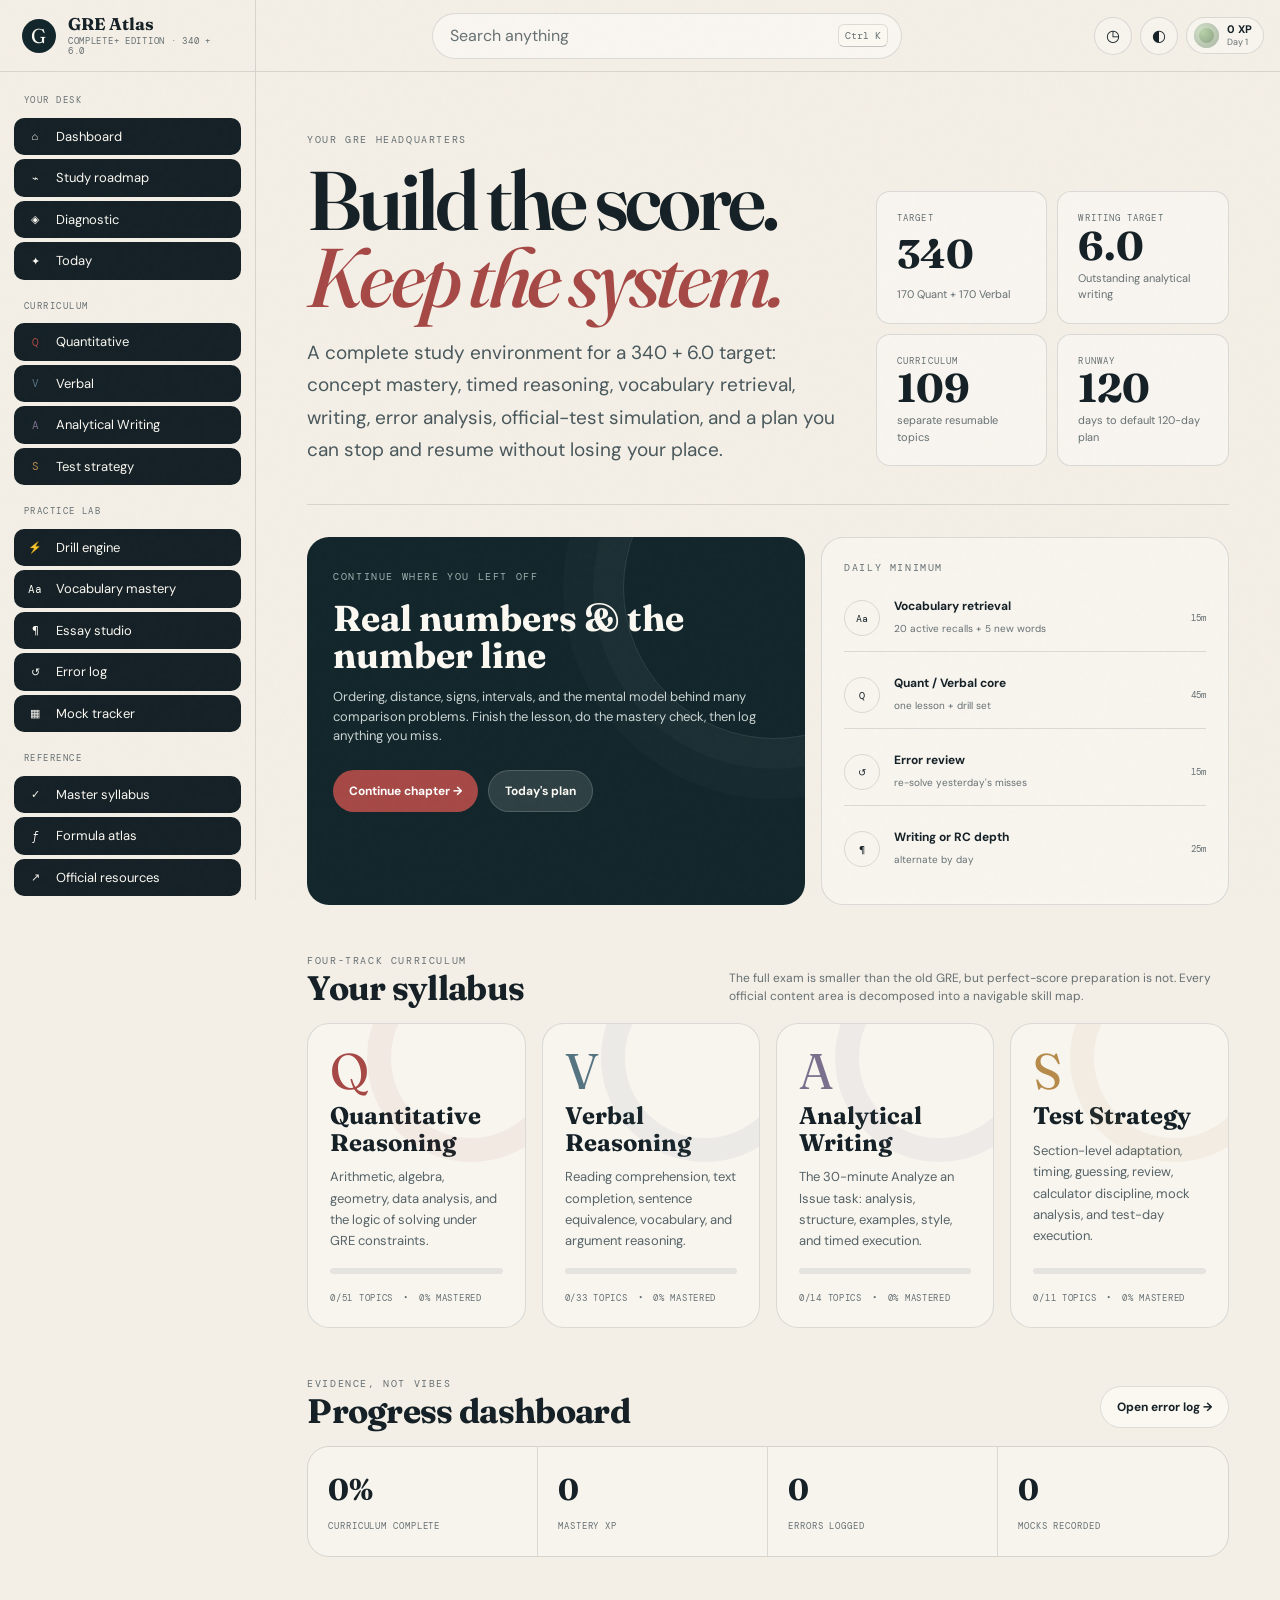
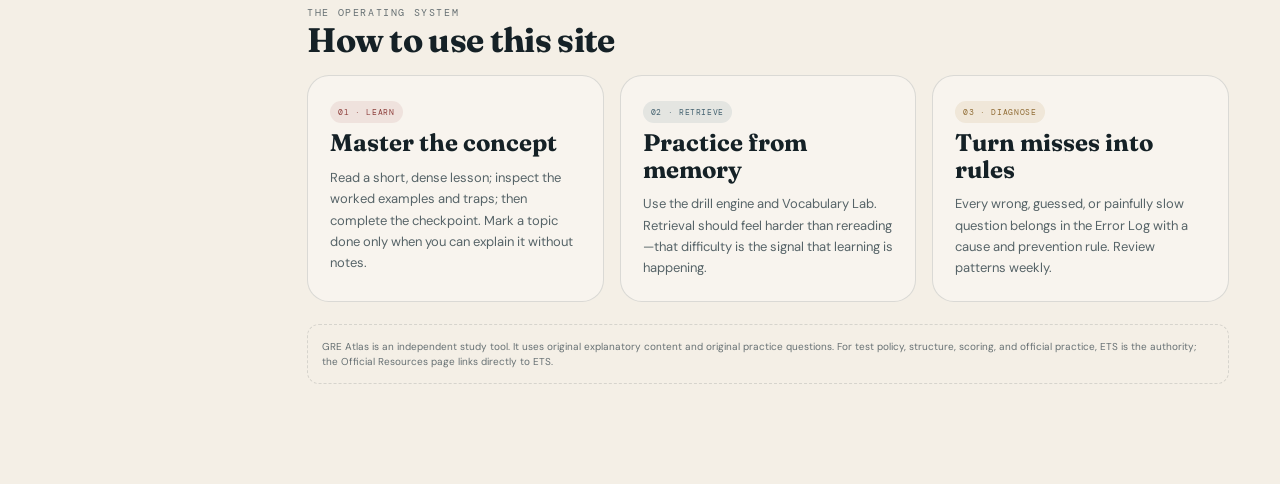
==== GRE_Atlas_Standalone.html @ 5eed2bbe "Upgrade GRE Atlas with complete tricks and formula system" ====
<!doctype html>
<html lang="en">
<head>
  <meta charset="utf-8" />
  <meta name="viewport" content="width=device-width, initial-scale=1" />
  <meta name="theme-color" content="#f4efe6" />
  <meta name="description" content="A comprehensive, interactive GRE General Test study studio for Quantitative Reasoning, Verbal Reasoning, Analytical Writing, vocabulary, timing, diagnostics, error review, and long-term planning." />
  <title>GRE Atlas Complete+ Edition — 340 + 6.0 Study Studio</title>
  <link rel="preconnect" href="https://fonts.googleapis.com">
  <link rel="preconnect" href="https://fonts.gstatic.com" crossorigin>
  <link href="https://fonts.googleapis.com/css2?family=DM+Mono:wght@300;400;500&family=DM+Sans:opsz,wght@9..40,400;9..40,500;9..40,600;9..40,700&family=Fraunces:opsz,wght@9..144,500;9..144,600;9..144,700&display=swap" rel="stylesheet" media="print" onload="this.media='all'">
  <noscript><link href="https://fonts.googleapis.com/css2?family=DM+Mono:wght@300;400;500&family=DM+Sans:opsz,wght@9..40,400;9..40,500;9..40,600;9..40,700&family=Fraunces:opsz,wght@9..144,500;9..144,600;9..144,700&display=swap" rel="stylesheet"></noscript>
  <style>
:root{
  --paper:#f4efe6;--paper-2:#fbf8f2;--ink:#152126;--muted:#667073;--line:rgba(21,33,38,.13);
  --deep:#12262b;--red:#a64946;--sage:#7d8c75;--gold:#b58a4b;--blue:#557381;--lav:#7b6f8e;
  --shadow:0 18px 60px rgba(31,38,38,.10);--radius:22px;--radius-sm:14px;
  --serif:"Fraunces",Georgia,serif;--sans:"DM Sans",Arial,sans-serif;--mono:"DM Mono",monospace;
  --sidebar:256px;--topbar:72px;
}
[hidden]{display:none!important}
*{box-sizing:border-box}html{scroll-behavior:smooth}body{margin:0;background:var(--paper);color:var(--ink);font-family:var(--sans);line-height:1.5;min-height:100vh}button,input,textarea,select{font:inherit}button{color:inherit}.grain{position:fixed;inset:0;opacity:.12;pointer-events:none;z-index:1000;background-image:url("data:image/svg+xml,%3Csvg viewBox='0 0 180 180' xmlns='http://www.w3.org/2000/svg'%3E%3Cfilter id='n'%3E%3CfeTurbulence type='fractalNoise' baseFrequency='.8' numOctaves='3' stitchTiles='stitch'/%3E%3C/filter%3E%3Crect width='100%25' height='100%25' filter='url(%23n)' opacity='.12'/%3E%3C/svg%3E")}.topbar{height:var(--topbar);position:fixed;top:0;left:0;right:0;z-index:80;display:grid;grid-template-columns:var(--sidebar) 1fr auto;align-items:center;border-bottom:1px solid var(--line);background:rgba(244,239,230,.9);backdrop-filter:blur(18px)}.brand{height:100%;display:flex;align-items:center;gap:12px;padding:0 22px;border:0;border-right:1px solid var(--line);background:transparent;text-align:left;cursor:pointer}.brand-mark{width:34px;height:34px;border-radius:50%;display:grid;place-items:center;background:var(--deep);color:var(--paper-2);font-family:var(--serif);font-size:20px}.brand-copy{display:flex;flex-direction:column;line-height:1.05}.brand-copy strong{font-family:var(--serif);font-size:17px}.brand-copy small{font-family:var(--mono);font-size:9px;letter-spacing:.08em;text-transform:uppercase;color:var(--muted);margin-top:5px}.topbar-center{display:flex;justify-content:center}.search-trigger{width:min(470px,60vw);display:flex;justify-content:space-between;align-items:center;border:1px solid var(--line);background:rgba(255,255,255,.38);border-radius:999px;padding:10px 13px 10px 17px;color:var(--muted);cursor:pointer}.search-trigger:hover{background:rgba(255,255,255,.62)}kbd{font-family:var(--mono);font-size:10px;border:1px solid var(--line);border-bottom-color:rgba(21,33,38,.24);padding:3px 6px;border-radius:6px;background:var(--paper-2)}.top-actions{display:flex;gap:8px;align-items:center;padding:0 16px}.icon-btn{width:38px;height:38px;border:1px solid var(--line);border-radius:50%;background:rgba(255,255,255,.28);cursor:pointer}.icon-btn:hover{transform:translateY(-1px);background:var(--paper-2)}.profile-chip{border:1px solid var(--line);border-radius:999px;background:rgba(255,255,255,.3);display:flex;align-items:center;gap:8px;padding:5px 11px 5px 7px;cursor:pointer}.profile-chip span:last-child{display:flex;flex-direction:column;text-align:left;line-height:1.1}.profile-chip b{font-size:11px}.profile-chip small{font-size:9px;color:var(--muted);margin-top:3px}.status-dot{width:25px;height:25px;border-radius:50%;background:radial-gradient(circle at 35% 35%,#b8d3aa,var(--sage));box-shadow:inset 0 0 0 5px rgba(255,255,255,.35)}.app-shell{display:grid;grid-template-columns:var(--sidebar) 1fr;min-height:100vh;padding-top:var(--topbar)}.sidebar{position:fixed;top:var(--topbar);bottom:0;left:0;width:var(--sidebar);padding:22px 14px 18px;border-right:1px solid var(--line);overflow:auto;background:rgba(244,239,230,.74);z-index:50}.nav-section{display:flex;flex-direction:column;gap:4px;margin-bottom:20px}.nav-eyebrow{font-family:var(--mono);font-size:9px;text-transform:uppercase;letter-spacing:.16em;color:var(--muted);padding:0 10px 6px}.nav-item{border:0;background:transparent;display:flex;align-items:center;gap:10px;border-radius:10px;padding:9px 10px;text-align:left;cursor:pointer;color:#415055;font-size:13px}.nav-item span:first-child{width:22px;text-align:center;font-family:var(--mono);font-size:11px}.nav-item:hover{background:rgba(255,255,255,.43);color:var(--ink)}.nav-item.active{background:var(--ink);color:var(--paper-2)}.nav-item.module-link.quant span:first-child{color:var(--red)}.nav-item.module-link.verbal span:first-child{color:var(--blue)}.nav-item.module-link.writing span:first-child{color:var(--lav)}.nav-item.module-link.strategy span:first-child{color:var(--gold)}.nav-item.active span:first-child{color:inherit}.sidebar-progress{border-top:1px solid var(--line);padding:18px 7px 2px;display:flex;gap:10px;align-items:center}.mini-ring{--p:0deg;width:42px;height:42px;border-radius:50%;display:grid;place-items:center;background:conic-gradient(var(--deep) var(--p),rgba(21,33,38,.1) 0);position:relative}.mini-ring:after{content:"";position:absolute;inset:5px;border-radius:50%;background:var(--paper)}.mini-ring span{position:relative;z-index:1;font-family:var(--mono);font-size:8px}.sidebar-progress>div:last-child{display:flex;flex-direction:column}.sidebar-progress strong{font-size:11px}.sidebar-progress small{font-size:9px;color:var(--muted)}.main{grid-column:2;padding:42px clamp(26px,4vw,68px) 100px;max-width:1540px;width:100%;margin:0 auto}.page{animation:fadeUp .36s ease both}@keyframes fadeUp{from{opacity:0;transform:translateY(8px)}to{opacity:1;transform:none}}.eyebrow{font-family:var(--mono);font-size:10px;text-transform:uppercase;letter-spacing:.16em;color:var(--muted)}.hero{position:relative;border-bottom:1px solid var(--line);padding:12px 0 38px;margin-bottom:32px}.hero-grid{display:grid;grid-template-columns:minmax(0,1.2fr) minmax(330px,.8fr);gap:40px;align-items:end}.hero h1{font-family:var(--serif);font-weight:600;letter-spacing:-.045em;font-size:clamp(48px,6.5vw,96px);line-height:.92;margin:12px 0 22px;max-width:950px}.hero h1 em{font-weight:500;color:var(--red)}.hero p.lead{font-size:clamp(15px,1.5vw,19px);max-width:700px;color:#49585c;line-height:1.7;margin:0}.hero-note{display:grid;grid-template-columns:1fr 1fr;gap:10px}.score-card{padding:20px;border:1px solid var(--line);background:rgba(255,255,255,.35);border-radius:var(--radius-sm);min-height:130px;display:flex;flex-direction:column;justify-content:space-between}.score-card b{font-family:var(--serif);font-size:40px;line-height:1}.score-card small{font-family:var(--mono);font-size:9px;text-transform:uppercase;letter-spacing:.12em;color:var(--muted)}.score-card p{font-size:11px;margin:4px 0 0;color:var(--muted)}.section-title{display:flex;align-items:flex-end;justify-content:space-between;gap:20px;margin:42px 0 18px}.section-title h2{font-family:var(--serif);font-size:34px;line-height:1;margin:0;letter-spacing:-.02em}.section-title p{margin:0;color:var(--muted);font-size:12px;max-width:500px}.grid{display:grid;gap:16px}.grid-4{grid-template-columns:repeat(4,minmax(0,1fr))}.grid-3{grid-template-columns:repeat(3,minmax(0,1fr))}.grid-2{grid-template-columns:repeat(2,minmax(0,1fr))}.card{border:1px solid var(--line);background:rgba(255,255,255,.34);border-radius:var(--radius);padding:22px;position:relative;overflow:hidden}.card.hover{cursor:pointer;transition:.2s ease}.card.hover:hover{transform:translateY(-3px);box-shadow:var(--shadow);background:rgba(255,255,255,.55)}.card h3{font-family:var(--serif);font-size:24px;line-height:1.1;margin:7px 0 10px}.card p{font-size:13px;color:#566367;line-height:1.65;margin:0}.card .meta{display:flex;gap:10px;align-items:center;margin-top:18px;font-family:var(--mono);font-size:9px;color:var(--muted);text-transform:uppercase;letter-spacing:.08em}.module-card{min-height:240px;display:flex;flex-direction:column;justify-content:space-between}.module-card:before{content:"";position:absolute;width:160px;height:160px;border-radius:50%;right:-50px;top:-70px;border:24px solid var(--tint,rgba(0,0,0,.06));opacity:.6}.module-card .big-letter{font-family:var(--serif);font-size:50px;line-height:1;color:var(--accent,var(--ink))}.module-card.quant{--accent:var(--red);--tint:rgba(166,73,70,.10)}.module-card.verbal{--accent:var(--blue);--tint:rgba(85,115,129,.12)}.module-card.writing{--accent:var(--lav);--tint:rgba(123,111,142,.12)}.module-card.strategy{--accent:var(--gold);--tint:rgba(181,138,75,.13)}.progress-line{height:6px;border-radius:999px;background:rgba(21,33,38,.08);overflow:hidden;margin-top:16px}.progress-line span{display:block;height:100%;border-radius:inherit;background:var(--accent,var(--ink));width:var(--progress,0%)}.daily-plan{display:grid;grid-template-columns:1.1fr .9fr;gap:16px}.mission-card{padding:26px;min-height:290px;background:var(--deep);color:var(--paper-2);border-radius:var(--radius);position:relative;overflow:hidden}.mission-card:after{content:"";position:absolute;width:300px;height:300px;border:1px solid rgba(255,255,255,.12);border-radius:50%;right:-120px;top:-100px;box-shadow:0 0 0 30px rgba(255,255,255,.025),0 0 0 60px rgba(255,255,255,.02)}.mission-card h3{font-family:var(--serif);font-size:36px;line-height:1.03;max-width:480px;margin:13px 0 12px}.mission-card p{max-width:550px;color:#cad3d2;font-size:13px}.mission-actions{display:flex;gap:10px;margin-top:24px;position:relative;z-index:2}.primary-btn,.secondary-btn,.pill-btn{border:0;border-radius:999px;padding:11px 16px;font-weight:700;font-size:12px;cursor:pointer}.primary-btn{background:var(--red);color:white}.primary-btn:hover{filter:brightness(1.06);transform:translateY(-1px)}.secondary-btn{background:rgba(255,255,255,.12);color:inherit;border:1px solid rgba(255,255,255,.16)}.secondary-btn.dark{background:var(--ink);color:var(--paper)}.pill-btn{background:var(--paper-2);border:1px solid var(--line)}.agenda-card{display:flex;flex-direction:column;gap:10px}.agenda-row{display:grid;grid-template-columns:38px 1fr auto;align-items:center;gap:12px;padding:12px 0;border-bottom:1px solid var(--line)}.agenda-row:last-child{border-bottom:0}.agenda-icon{width:36px;height:36px;border:1px solid var(--line);border-radius:50%;display:grid;place-items:center;font-family:var(--mono);font-size:10px}.agenda-row strong{display:block;font-size:12px}.agenda-row small{font-size:10px;color:var(--muted)}.agenda-time{font-family:var(--mono);font-size:9px;color:var(--muted)}.stat-strip{display:grid;grid-template-columns:repeat(4,1fr);border:1px solid var(--line);border-radius:var(--radius);overflow:hidden;margin-top:16px}.stat-cell{padding:20px;border-right:1px solid var(--line);background:rgba(255,255,255,.28)}.stat-cell:last-child{border-right:0}.stat-cell b{display:block;font-family:var(--serif);font-size:30px}.stat-cell span{font-family:var(--mono);font-size:9px;color:var(--muted);text-transform:uppercase;letter-spacing:.1em}.route-header{display:flex;justify-content:space-between;align-items:flex-start;gap:26px;border-bottom:1px solid var(--line);padding-bottom:26px;margin-bottom:26px}.route-header h1{font-family:var(--serif);font-size:clamp(42px,5vw,72px);line-height:.95;letter-spacing:-.035em;margin:10px 0 12px}.route-header p{max-width:760px;color:#526064;font-size:15px;line-height:1.7}.route-stamp{border:1px solid var(--line);border-radius:50%;width:110px;height:110px;display:grid;place-items:center;text-align:center;flex:0 0 auto;transform:rotate(4deg)}.route-stamp b{font-family:var(--serif);font-size:30px;line-height:1}.route-stamp small{font-family:var(--mono);font-size:8px;text-transform:uppercase;letter-spacing:.1em;color:var(--muted)}.topic-list{display:grid;grid-template-columns:repeat(2,minmax(0,1fr));gap:10px}.topic-row{display:grid;grid-template-columns:42px 1fr auto;align-items:center;gap:14px;border:1px solid var(--line);background:rgba(255,255,255,.3);border-radius:14px;padding:13px 14px;cursor:pointer}.topic-row:hover{background:var(--paper-2);transform:translateX(2px)}.topic-num{font-family:var(--serif);font-size:22px;color:var(--muted)}.topic-row h4{margin:0;font-size:12px}.topic-row p{margin:3px 0 0;font-size:10px;color:var(--muted)}.topic-status{width:23px;height:23px;border-radius:50%;border:1px solid var(--line);display:grid;place-items:center;font-size:10px}.topic-status.done{background:var(--deep);color:white;border-color:var(--deep)}.lesson-layout{display:grid;grid-template-columns:minmax(0,1fr) 290px;gap:28px}.lesson-main{min-width:0}.lesson-aside{position:sticky;top:94px;align-self:start;display:flex;flex-direction:column;gap:12px}.lesson-hero{padding:4px 0 22px;border-bottom:1px solid var(--line);margin-bottom:24px}.lesson-hero h1{font-family:var(--serif);font-size:clamp(38px,5vw,66px);line-height:.96;letter-spacing:-.035em;margin:10px 0 12px}.lesson-hero p{max-width:780px;font-size:15px;color:#566367;line-height:1.7}.crumbs{display:flex;gap:8px;align-items:center;font-family:var(--mono);font-size:9px;text-transform:uppercase;letter-spacing:.08em;color:var(--muted)}.crumbs button{border:0;background:transparent;padding:0;color:inherit;cursor:pointer}.lesson-section{padding:26px 0;border-bottom:1px solid var(--line)}.lesson-section h2{font-family:var(--serif);font-size:31px;margin:0 0 13px;letter-spacing:-.02em}.lesson-section h3{font-family:var(--serif);font-size:21px;margin:22px 0 8px}.lesson-section p,.lesson-section li{font-size:14px;line-height:1.78;color:#3f4d51}.lesson-section ul,.lesson-section ol{padding-left:20px}.lesson-section li+li{margin-top:7px}.callout{border-left:3px solid var(--accent,var(--red));padding:15px 18px;background:rgba(255,255,255,.35);border-radius:0 14px 14px 0;margin:18px 0}.callout b{display:block;font-size:11px;text-transform:uppercase;letter-spacing:.08em;font-family:var(--mono);margin-bottom:6px;color:var(--accent,var(--red))}.formula{display:inline-block;font-family:var(--mono);background:rgba(18,38,43,.07);padding:2px 6px;border-radius:5px;font-size:.92em}.formula-block{font-family:var(--mono);font-size:clamp(16px,2vw,24px);line-height:1.6;background:var(--deep);color:#f8f4eb;padding:20px;border-radius:16px;margin:16px 0;overflow:auto}.example-box{border:1px solid var(--line);border-radius:16px;padding:19px;background:rgba(255,255,255,.35);margin:15px 0}.example-box .label{font-family:var(--mono);font-size:9px;letter-spacing:.1em;text-transform:uppercase;color:var(--red)}.example-box h4{font-family:var(--serif);font-size:20px;margin:7px 0 9px}.solution{margin-top:12px;padding-top:12px;border-top:1px dashed var(--line)}.step{display:grid;grid-template-columns:27px 1fr;gap:10px;margin:9px 0}.step-num{width:24px;height:24px;border-radius:50%;display:grid;place-items:center;border:1px solid var(--line);font-family:var(--mono);font-size:8px}.trap-grid{display:grid;grid-template-columns:repeat(2,1fr);gap:10px}.trap{border:1px solid rgba(166,73,70,.22);background:rgba(166,73,70,.05);border-radius:14px;padding:15px}.trap strong{font-size:12px}.trap p{font-size:11px;line-height:1.55;margin:6px 0 0}.aside-card{border:1px solid var(--line);border-radius:16px;background:rgba(255,255,255,.35);padding:16px}.aside-card h4{font-family:var(--serif);font-size:18px;margin:0 0 9px}.aside-card p{font-size:11px;line-height:1.55;color:var(--muted)}.mastery-check{display:flex;flex-direction:column;gap:8px}.mastery-check label{display:flex;gap:8px;align-items:flex-start;font-size:11px;color:#475559}.mastery-check input{margin-top:3px}.complete-btn{width:100%;padding:11px;border-radius:12px;border:0;background:var(--deep);color:white;font-weight:700;cursor:pointer}.complete-btn.done{background:var(--sage)}.next-prev{display:grid;grid-template-columns:1fr 1fr;gap:10px;margin-top:14px}.next-prev button{border:1px solid var(--line);background:rgba(255,255,255,.3);border-radius:12px;padding:10px;font-size:10px;cursor:pointer}.note-box textarea{width:100%;min-height:120px;border:1px solid var(--line);background:rgba(255,255,255,.35);border-radius:12px;padding:11px;resize:vertical;color:var(--ink);font-size:11px}.visual{border:1px solid var(--line);border-radius:18px;background:var(--paper-2);padding:18px;margin:18px 0;overflow:hidden}.visual svg{width:100%;height:auto;display:block}.quiz-card{border:1px solid var(--line);border-radius:18px;background:rgba(255,255,255,.38);padding:20px;margin:16px 0}.quiz-card .q{font-family:var(--serif);font-size:20px;line-height:1.35;margin-bottom:13px}.choices{display:grid;gap:8px}.choice{border:1px solid var(--line);background:transparent;border-radius:12px;padding:10px 12px;text-align:left;cursor:pointer}.choice:hover{background:var(--paper-2)}.choice.correct{border-color:rgba(82,125,79,.6);background:rgba(82,125,79,.1)}.choice.wrong{border-color:rgba(166,73,70,.5);background:rgba(166,73,70,.08)}.explanation{display:none;margin-top:12px;border-top:1px dashed var(--line);padding-top:12px;font-size:12px;color:#4d5a5e}.explanation.show{display:block}.planner{display:grid;grid-template-columns:330px 1fr;gap:18px}.planner-form{position:sticky;top:96px;align-self:start}.field{display:flex;flex-direction:column;gap:6px;margin:13px 0}.field label{font-size:10px;font-family:var(--mono);text-transform:uppercase;letter-spacing:.08em;color:var(--muted)}.field input,.field select{width:100%;border:1px solid var(--line);background:var(--paper-2);border-radius:11px;padding:10px}.phase{display:grid;grid-template-columns:80px 1fr;gap:15px;padding:16px 0;border-bottom:1px solid var(--line)}.phase-num{font-family:var(--serif);font-size:42px;color:var(--muted);line-height:1}.phase h3{margin:0 0 5px;font-family:var(--serif);font-size:23px}.phase p{font-size:12px;color:var(--muted);margin:0}.phase-tags{display:flex;flex-wrap:wrap;gap:6px;margin-top:9px}.tag{font-family:var(--mono);font-size:8px;text-transform:uppercase;letter-spacing:.06em;border:1px solid var(--line);border-radius:999px;padding:4px 7px}.diagnostic-board{display:grid;grid-template-columns:minmax(0,1fr) 300px;gap:18px}.diagnostic-question{min-height:360px}.diag-progress{height:5px;background:rgba(21,33,38,.09);border-radius:999px;overflow:hidden}.diag-progress span{display:block;height:100%;background:var(--deep);transition:.25s}.diag-options{display:grid;gap:9px;margin-top:20px}.diag-option{padding:12px 13px;border:1px solid var(--line);border-radius:12px;background:rgba(255,255,255,.33);text-align:left;cursor:pointer}.diag-option:hover{background:var(--paper-2)}.diag-side-score{display:grid;grid-template-columns:1fr 1fr;gap:8px}.tiny-stat{padding:12px;border:1px solid var(--line);border-radius:12px}.tiny-stat b{font-family:var(--serif);font-size:25px}.tiny-stat span{display:block;font-family:var(--mono);font-size:8px;color:var(--muted);text-transform:uppercase}.drill-toolbar{display:flex;flex-wrap:wrap;gap:9px;align-items:end;margin-bottom:16px}.drill-toolbar .field{margin:0;min-width:150px}.drill-stage{min-height:420px}.numeric-entry{width:190px;border:1px solid var(--line);background:var(--paper-2);border-radius:12px;padding:11px;margin:10px 0}.answer-row{display:flex;gap:10px;align-items:center;margin-top:18px}.feedback{padding:15px;border-radius:14px;margin-top:15px;font-size:12px;line-height:1.65}.feedback.good{background:rgba(82,125,79,.1);border:1px solid rgba(82,125,79,.25)}.feedback.bad{background:rgba(166,73,70,.08);border:1px solid rgba(166,73,70,.23)}.vocab-layout{display:grid;grid-template-columns:minmax(0,1fr) 320px;gap:18px}.flashcard{min-height:390px;border-radius:26px;background:var(--deep);color:white;padding:34px;display:flex;flex-direction:column;justify-content:space-between;cursor:pointer;position:relative;overflow:hidden}.flashcard:after{content:"";position:absolute;width:250px;height:250px;border:1px solid rgba(255,255,255,.12);border-radius:50%;right:-70px;bottom:-90px;box-shadow:0 0 0 35px rgba(255,255,255,.025)}.flashcard .word{font-family:var(--serif);font-size:clamp(48px,7vw,82px);line-height:.93;letter-spacing:-.04em}.flashcard .pos{font-family:var(--mono);font-size:9px;text-transform:uppercase;letter-spacing:.12em;color:#aebbbb}.flashcard .definition{font-size:20px;line-height:1.4;max-width:680px}.flashcard .synonyms{font-size:11px;color:#bfcbca}.rating-row{display:grid;grid-template-columns:repeat(4,1fr);gap:8px;margin-top:10px}.rating-row button{border:1px solid var(--line);background:rgba(255,255,255,.3);border-radius:12px;padding:10px 5px;cursor:pointer;font-size:10px}.vocab-stats{display:grid;grid-template-columns:repeat(2,1fr);gap:8px}.vocab-search{width:100%;border:1px solid var(--line);background:var(--paper-2);border-radius:12px;padding:10px}.word-list{max-height:540px;overflow:auto;margin-top:10px}.word-row{display:flex;justify-content:space-between;gap:10px;border-bottom:1px solid var(--line);padding:9px 2px;font-size:11px}.essay-layout{display:grid;grid-template-columns:minmax(0,1fr) 320px;gap:18px}.essay-editor{width:100%;min-height:560px;border:1px solid var(--line);border-radius:18px;background:#fffdf8;padding:26px;font-family:Georgia,serif;font-size:15px;line-height:1.8;resize:vertical}.essay-toolbar{display:flex;justify-content:space-between;gap:12px;align-items:center;margin:10px 0}.timer-badge{font-family:var(--mono);font-size:12px;border:1px solid var(--line);border-radius:999px;padding:7px 12px}.rubric-row{display:grid;grid-template-columns:26px 1fr;gap:10px;padding:10px 0;border-bottom:1px solid var(--line)}.rubric-row b{font-family:var(--serif);font-size:20px}.rubric-row p{font-size:10px;margin:0;color:var(--muted)}.error-form{display:grid;grid-template-columns:1fr 180px 160px auto;gap:8px}.error-form input,.error-form select{border:1px solid var(--line);background:var(--paper-2);border-radius:10px;padding:9px}.error-table{width:100%;border-collapse:collapse;margin-top:15px}.error-table th,.error-table td{border-bottom:1px solid var(--line);padding:10px 8px;text-align:left;font-size:10px;vertical-align:top}.error-table th{font-family:var(--mono);text-transform:uppercase;letter-spacing:.08em;color:var(--muted);font-weight:400}.mock-row{display:grid;grid-template-columns:1.2fr repeat(4,.7fr) auto;gap:8px;align-items:center;padding:12px;border-bottom:1px solid var(--line)}.mock-row input{width:100%;border:1px solid var(--line);background:var(--paper-2);border-radius:9px;padding:8px}.formula-grid{columns:3 280px;column-gap:14px}.formula-card{break-inside:avoid;border:1px solid var(--line);border-radius:16px;background:rgba(255,255,255,.34);padding:16px;margin:0 0 14px}.formula-card h3{font-family:var(--serif);font-size:20px;margin:0 0 9px}.formula-card ul{padding-left:18px}.formula-card li{font-size:11px;line-height:1.65}.resource-card a{color:inherit;text-underline-offset:3px}.source-note{padding:14px;border:1px dashed var(--line);border-radius:12px;font-size:10px;color:var(--muted)}.timeline{position:relative;padding-left:24px}.timeline:before{content:"";position:absolute;left:5px;top:5px;bottom:5px;width:1px;background:var(--line)}.timeline-item{position:relative;padding:0 0 22px 15px}.timeline-item:before{content:"";position:absolute;left:-23px;top:6px;width:9px;height:9px;border-radius:50%;background:var(--paper);border:2px solid var(--deep)}.timeline-item h3{font-family:var(--serif);font-size:22px;margin:0 0 5px}.timeline-item p{font-size:12px;color:var(--muted);margin:0}.modal-wrap{position:fixed;inset:0;z-index:500;display:grid;place-items:start center;padding-top:11vh}.modal-backdrop{position:absolute;inset:0;background:rgba(14,24,27,.48);backdrop-filter:blur(8px)}.command-modal,.focus-modal{position:relative;z-index:2;width:min(680px,92vw);max-height:74vh;border:1px solid rgba(255,255,255,.25);background:var(--paper-2);border-radius:20px;box-shadow:0 30px 100px rgba(0,0,0,.25);overflow:hidden}.command-input{display:grid;grid-template-columns:auto 1fr auto;gap:10px;align-items:center;padding:14px 16px;border-bottom:1px solid var(--line)}.command-input input{border:0;outline:0;background:transparent;font-size:16px}.command-results{max-height:58vh;overflow:auto;padding:8px}.search-result{padding:11px 12px;border-radius:11px;display:flex;justify-content:space-between;gap:20px;cursor:pointer}.search-result:hover{background:rgba(21,33,38,.06)}.search-result strong{font-size:12px}.search-result small{font-size:9px;color:var(--muted)}.focus-modal{width:min(460px,92vw);padding:30px;text-align:center}.modal-close{position:absolute;top:14px;right:14px;width:34px;height:34px;border:1px solid var(--line);border-radius:50%;background:rgba(255,255,255,.45);display:grid;place-items:center;cursor:pointer;font-size:20px;line-height:1;z-index:4}.modal-close:hover{background:var(--paper);transform:translateY(-1px)}.focus-orbit{width:200px;height:200px;border-radius:50%;border:1px solid var(--line);display:grid;place-items:center;margin:0 auto 22px;position:relative}.focus-orbit:before,.focus-orbit:after{content:"";position:absolute;border:1px solid var(--line);border-radius:50%}.focus-orbit:before{inset:13px}.focus-orbit:after{inset:28px}.focus-orbit span{font-family:var(--serif);font-size:48px;z-index:2;line-height:1}.focus-orbit small{position:absolute;bottom:50px;z-index:2;font-family:var(--mono);font-size:8px;letter-spacing:.15em}.focus-modal h2{font-family:var(--serif);font-size:30px;margin:0 0 6px}.focus-modal p{font-size:12px;color:var(--muted)}.focus-controls,.focus-presets{display:flex;justify-content:center;gap:8px;margin-top:15px}.focus-presets button{border:1px solid var(--line);background:transparent;border-radius:999px;padding:6px 10px;font-size:9px;cursor:pointer}.toast{position:fixed;right:22px;bottom:22px;z-index:1000;background:var(--deep);color:white;border-radius:12px;padding:11px 14px;font-size:11px;box-shadow:var(--shadow);opacity:0;transform:translateY(8px);pointer-events:none;transition:.2s}.toast.show{opacity:1;transform:none}.mobile-nav-btn{display:none}.empty-state{border:1px dashed var(--line);border-radius:16px;padding:30px;text-align:center;color:var(--muted)}.empty-state h3{font-family:var(--serif);color:var(--ink)}.badge{display:inline-flex;align-items:center;gap:5px;border-radius:999px;padding:5px 8px;font-family:var(--mono);font-size:8px;text-transform:uppercase;letter-spacing:.08em;background:rgba(21,33,38,.07)}.badge.red{background:rgba(166,73,70,.1);color:#8d3f3c}.badge.blue{background:rgba(85,115,129,.12);color:#44626f}.badge.gold{background:rgba(181,138,75,.13);color:#906c35}.badge.green{background:rgba(82,125,79,.11);color:#50794f}.split-note{display:grid;grid-template-columns:110px 1fr;gap:17px;border-top:1px solid var(--line);padding:15px 0}.split-note strong{font-family:var(--mono);font-size:9px;text-transform:uppercase;letter-spacing:.08em;color:var(--muted)}.split-note div{font-size:12px;line-height:1.7}.quote{font-family:var(--serif);font-size:26px;line-height:1.35;border-left:1px solid var(--ink);padding-left:20px;margin:25px 0}.checklist{display:grid;gap:7px}.checkline{display:flex;gap:9px;font-size:12px;align-items:flex-start}.checkline:before{content:"✓";width:19px;height:19px;border-radius:50%;border:1px solid var(--line);display:grid;place-items:center;flex:0 0 auto;font-size:9px;margin-top:1px}.pill-row{display:flex;flex-wrap:wrap;gap:7px}.route-footer{display:flex;justify-content:space-between;gap:10px;margin-top:30px;padding-top:20px;border-top:1px solid var(--line)}.route-footer button{border:1px solid var(--line);background:rgba(255,255,255,.32);border-radius:12px;padding:11px 14px;font-size:11px;cursor:pointer}.roadmap-scale{display:grid;grid-template-columns:repeat(5,1fr);gap:8px}.scale-step{min-height:150px;border-radius:16px;padding:16px;border:1px solid var(--line);background:rgba(255,255,255,.3);display:flex;flex-direction:column;justify-content:space-between}.scale-step b{font-family:var(--serif);font-size:32px}.scale-step small{font-size:9px;color:var(--muted);font-family:var(--mono)}.night{--paper:#172126;--paper-2:#1d2a30;--ink:#edf0ea;--muted:#9ba9ab;--line:rgba(232,240,236,.12);--deep:#0f181c;--red:#d27b75;--sage:#9cac91;--gold:#d3aa69;--blue:#84a7b5;--lav:#a79aba;background:var(--paper);color:var(--ink)}.night .topbar,.night .sidebar{background:rgba(23,33,38,.88)}.night .lesson-section p,.night .lesson-section li,.night .hero p.lead,.night .route-header p,.night .card p{color:#b2c0c1}.night .flashcard{background:#0f181c}.night .essay-editor{background:#182228;color:#eef2ed}.night .status-dot{background:radial-gradient(circle at 35% 35%,#bad0ac,#708367)}
@media(max-width:1150px){.grid-4{grid-template-columns:repeat(2,1fr)}.grid-3{grid-template-columns:repeat(2,1fr)}.hero-grid{grid-template-columns:1fr}.lesson-layout,.vocab-layout,.essay-layout{grid-template-columns:1fr}.lesson-aside{position:static;display:grid;grid-template-columns:repeat(2,1fr)}.planner{grid-template-columns:1fr}.planner-form{position:static}.formula-grid{columns:2 280px}.diagnostic-board{grid-template-columns:1fr}.topbar{grid-template-columns:var(--sidebar) 1fr auto}.topbar-center{padding:0 12px}}
@media(max-width:820px){:root{--topbar:64px}.topbar{grid-template-columns:1fr auto}.brand{border-right:0}.topbar-center{display:none}.profile-chip{display:none}.app-shell{display:block}.sidebar{transform:translateX(-105%);transition:.22s ease;box-shadow:var(--shadow)}.sidebar.open{transform:none}.main{padding:28px 18px 90px}.mobile-nav-btn{display:block;position:fixed;z-index:120;right:18px;bottom:18px;width:48px;height:48px;border:0;border-radius:50%;background:var(--deep);color:white;box-shadow:var(--shadow)}.hero h1{font-size:54px}.hero-note,.grid-4,.grid-3,.grid-2,.daily-plan,.topic-list,.trap-grid{grid-template-columns:1fr}.stat-strip{grid-template-columns:1fr 1fr}.stat-cell:nth-child(2){border-right:0}.stat-cell{border-bottom:1px solid var(--line)}.route-stamp{width:80px;height:80px}.route-stamp b{font-size:23px}.lesson-aside{grid-template-columns:1fr}.roadmap-scale{grid-template-columns:1fr}.error-form{grid-template-columns:1fr}.mock-row{grid-template-columns:1fr 1fr}.formula-grid{columns:1}.route-header{flex-direction:column}.score-card{min-height:105px}.hero-note{display:grid;grid-template-columns:1fr 1fr}.essay-editor{min-height:470px}}
@media(max-width:520px){.brand-copy small{display:none}.top-actions{padding-right:8px}.hero-note{grid-template-columns:1fr}.stat-strip{grid-template-columns:1fr}.stat-cell{border-right:0}.module-card{min-height:210px}.lesson-hero h1,.route-header h1{font-size:44px}.rating-row{grid-template-columns:1fr 1fr}.mock-row{grid-template-columns:1fr}.split-note{grid-template-columns:1fr}.hero h1{font-size:46px}.main{padding-left:14px;padding-right:14px}}

/* =========================================================
   GRE ATLAS MASTER EDITION · VOCABULARY + COVERAGE SYSTEM
   ========================================================= */
.vocab-subnav{display:flex;flex-wrap:wrap;gap:7px;margin-top:22px}.vocab-subnav button{border:1px solid var(--line);background:var(--paper);color:var(--ink);border-radius:999px;padding:8px 12px;font-family:var(--mono);font-size:9px;letter-spacing:.06em;cursor:pointer;transition:.18s ease}.vocab-subnav button:hover,.vocab-subnav button.active{background:var(--ink);color:var(--paper);transform:translateY(-1px)}
.vocab-method-banner{display:grid;grid-template-columns:minmax(0,1fr) auto;gap:24px;align-items:center;padding:24px 26px;margin-bottom:16px;border:1px solid var(--line);border-radius:22px;background:linear-gradient(120deg,rgba(34,116,118,.07),rgba(255,255,255,.32))}.night .vocab-method-banner{background:linear-gradient(120deg,rgba(81,171,174,.10),rgba(255,255,255,.02))}.vocab-method-banner.warning{background:linear-gradient(120deg,rgba(166,65,55,.09),rgba(255,255,255,.25))}.vocab-method-banner h3{font-family:var(--serif);font-size:25px;margin:7px 0}.vocab-method-banner p{margin:0;max-width:900px}.method-steps{display:grid;grid-template-columns:auto auto;gap:5px 9px;align-items:center;font-family:var(--mono);font-size:9px;text-transform:uppercase;letter-spacing:.08em}.method-steps b{height:24px;width:24px;display:grid;place-items:center;border-radius:50%;background:var(--ink);color:var(--paper)}
.source-status{display:flex;align-items:center;gap:12px;border:1px solid var(--line);background:var(--paper);padding:13px 15px;border-radius:15px;margin-bottom:16px}.source-status>div{min-width:0;flex:1}.source-status b,.source-status small{display:block}.source-status b{font-size:12px}.source-status small{color:var(--muted);font-size:10px;margin-top:3px}.source-dot{width:9px;height:9px;border-radius:50%;background:#a8a8a8;box-shadow:0 0 0 5px rgba(120,120,120,.08);flex:none}.source-status.ready .source-dot{background:#3d8d70}.source-status.loading .source-dot{background:#c5963f;animation:sourcePulse 1.15s ease-in-out infinite}.source-status.error .source-dot{background:#b84a42}@keyframes sourcePulse{50%{transform:scale(1.45);opacity:.5}}
.quota-control{display:flex;align-items:center;justify-content:space-between;gap:12px;margin-top:18px;padding-top:16px;border-top:1px solid var(--line);font-family:var(--mono);font-size:10px;text-transform:uppercase;letter-spacing:.05em}.quota-control input{width:72px;background:transparent;border:1px solid var(--line);color:var(--ink);border-radius:10px;padding:8px;text-align:center}.microcopy{font-size:10px!important;color:var(--muted)!important}.vocab-callouts{display:grid;gap:7px;margin-top:16px}.mini-route{border:0;border-top:1px solid var(--line);background:transparent;color:var(--ink);padding:10px 0;display:flex;justify-content:space-between;text-align:left;cursor:pointer}.vocab-add-form{grid-template-columns:1fr 1.8fr 1fr auto!important}.definition-loading{opacity:.58;font-style:italic}.secondary-senses{font-size:11px;color:var(--muted);margin:10px 0;line-height:1.55}.recall-prompt{color:var(--muted)!important}.recall-prompt b{color:var(--ink)}
.tier-grid{display:grid;grid-template-columns:repeat(4,minmax(0,1fr));gap:10px;margin:16px 0}.tier-card h3{font-size:33px!important;margin:8px 0 4px!important}.tier-card p{font-size:11px!important}.vault-toolbar{display:flex;gap:12px;align-items:center;margin-bottom:14px}.vault-toolbar .vocab-search{flex:1}.master-word-list .word-row{min-height:54px}.word-row>span:first-child{display:grid;gap:3px}.word-row small{color:var(--muted);font-size:9px;font-weight:400;max-width:760px;overflow:hidden;text-overflow:ellipsis;white-space:nowrap}.word-row-actions{display:flex;align-items:center;gap:7px;flex:none}
.group-grid{display:grid;grid-template-columns:repeat(3,minmax(0,1fr));gap:12px}.group-card h3{font-family:var(--serif);font-size:24px;margin:10px 0}.group-card p{font-size:11px}.group-words{display:flex;flex-wrap:wrap;gap:6px;margin:10px 0 15px}.word-chip{border:1px solid var(--line);background:transparent;color:var(--ink);border-radius:999px;padding:6px 9px;font-family:var(--mono);font-size:9px;cursor:pointer}.word-chip:hover{background:var(--ink);color:var(--paper)}
.trap-grid{display:grid;gap:8px}.trap-row{display:grid;grid-template-columns:minmax(145px,.7fr) 1fr 1.35fr;gap:16px;align-items:start;border:1px solid var(--line);border-radius:16px;padding:15px 17px;background:var(--paper)}.trap-row>div:first-child{display:flex;align-items:baseline;gap:10px}.trap-row h3{font-family:var(--serif);font-size:21px;margin:0}.trap-row small{font-family:var(--mono);font-size:8px;text-transform:uppercase;letter-spacing:.08em;color:var(--muted)}.trap-row p{font-size:11px;margin:4px 0 0}.trap-number{font-family:var(--mono);font-size:8px;color:var(--muted)}
.root-table{border:1px solid var(--line);border-radius:18px;overflow:hidden}.root-head,.root-row{display:grid;grid-template-columns:.65fr .9fr 2fr;gap:18px;padding:12px 16px}.root-head{font-family:var(--mono);font-size:8px;text-transform:uppercase;letter-spacing:.08em;background:var(--ink);color:var(--paper)}.root-row{border-top:1px solid var(--line);font-size:11px;align-items:start;background:var(--paper)}.root-row b{font-family:var(--mono)}
.vault-results{display:grid;grid-template-columns:repeat(2,minmax(0,1fr));gap:7px}.vault-word{display:flex;align-items:center;justify-content:space-between;gap:10px;border:1px solid var(--line);border-radius:11px;padding:9px 11px;font-size:11px}.vault-word b{font-family:var(--serif);font-size:17px}
.coverage-grid{display:grid;grid-template-columns:repeat(2,minmax(0,1fr));gap:13px}.coverage-card{padding:0!important;overflow:hidden}.coverage-card>header{padding:18px 19px 14px;border-bottom:1px solid var(--line)}.coverage-card>header h3{font-family:var(--serif);font-size:24px;margin:4px 0}.coverage-row{display:grid;grid-template-columns:24px minmax(0,1fr);gap:10px;padding:13px 18px;border-top:1px solid var(--line)}.coverage-row:first-of-type{border-top:0}.coverage-check{height:19px;width:19px;border-radius:50%;display:grid;place-items:center;background:rgba(53,139,104,.12);color:#2c7659;font-size:10px}.coverage-links{display:flex;flex-wrap:wrap;gap:5px;margin-top:7px}.text-link{border:0;background:transparent;color:var(--accent);font-size:9px;padding:0;cursor:pointer;text-decoration:underline;text-underline-offset:3px}
@media(max-width:1050px){.tier-grid{grid-template-columns:repeat(2,minmax(0,1fr))}.group-grid{grid-template-columns:repeat(2,minmax(0,1fr))}.coverage-grid{grid-template-columns:1fr}}@media(max-width:760px){.vocab-method-banner{grid-template-columns:1fr}.method-steps{grid-template-columns:auto 1fr;justify-self:start}.tier-grid,.group-grid{grid-template-columns:1fr}.trap-row{grid-template-columns:1fr}.trap-row>div{border-top:1px solid var(--line);padding-top:8px}.trap-row>div:first-child{border-top:0;padding-top:0}.root-head,.root-row{grid-template-columns:.7fr 1fr}.root-head span:last-child,.root-row span:last-child{grid-column:1/-1}.vault-results{grid-template-columns:1fr}.vault-toolbar{align-items:stretch;flex-direction:column}.vocab-add-form{grid-template-columns:1fr!important}.source-status{align-items:flex-start;flex-wrap:wrap}}

/* =========================================================
   GRE ATLAS COMPLETE EDITION · DEEP LESSON ENGINE
   ========================================================= */
.section-intro{font-size:13px!important;color:var(--muted)!important;max-width:880px;margin:-4px 0 18px!important;line-height:1.7!important}
.deep-section{border-top:2px solid var(--ink)!important;padding-top:32px!important}
.deep-grid{display:grid;grid-template-columns:repeat(2,minmax(0,1fr));gap:11px;margin-top:18px}.deep-note{display:grid;grid-template-columns:42px 1fr;gap:13px;border:1px solid var(--line);border-radius:16px;padding:17px;background:linear-gradient(145deg,rgba(255,255,255,.5),rgba(255,255,255,.18))}.deep-num{font-family:var(--mono);font-size:10px;width:35px;height:35px;display:grid;place-items:center;border-radius:50%;border:1px solid var(--line);color:var(--muted)}.deep-note h3{font-family:var(--serif);font-size:20px;line-height:1.1;margin:2px 0 8px}.deep-note p{font-size:12px!important;line-height:1.72!important;margin:0!important}.attack-sequence{display:grid;gap:9px;margin-top:16px}.attack-step{display:grid;grid-template-columns:38px minmax(0,1fr);gap:13px;padding:15px 17px;border-left:3px solid var(--blue);background:rgba(85,115,129,.055);border-radius:0 14px 14px 0}.attack-step>span{width:30px;height:30px;border-radius:50%;display:grid;place-items:center;background:var(--blue);color:white;font-family:var(--mono);font-size:10px}.attack-step h3{font-size:14px;margin:1px 0 4px}.attack-step p{margin:0!important;font-size:12px!important}.deep-example{margin-bottom:13px}.deep-example:last-child{margin-bottom:0}.retrieval-grid{display:grid;grid-template-columns:repeat(2,minmax(0,1fr));gap:9px}.retrieval-card{border:1px solid var(--line);border-radius:14px;background:rgba(255,255,255,.28);overflow:hidden}.retrieval-card summary{list-style:none;cursor:pointer;padding:14px 15px;display:grid;grid-template-columns:28px 1fr;gap:10px;align-items:start;font-size:12px;font-weight:700;line-height:1.45}.retrieval-card summary::-webkit-details-marker{display:none}.retrieval-card summary span{width:24px;height:24px;border-radius:50%;display:grid;place-items:center;background:var(--ink);color:var(--paper);font-family:var(--mono);font-size:9px}.retrieval-card[open] summary{border-bottom:1px solid var(--line);background:rgba(255,255,255,.35)}.retrieval-card>div{padding:14px 16px}.retrieval-card>div b{font-family:var(--mono);font-size:9px;text-transform:uppercase;letter-spacing:.08em;color:var(--muted)}.retrieval-card>div p{margin:7px 0 0!important;font-size:11px!important;line-height:1.65!important}.practice-cta{display:flex;justify-content:space-between;gap:20px;align-items:center;margin-top:15px;padding:17px 19px;border:1px solid var(--line);border-radius:15px;background:var(--deep);color:var(--paper-2)}.practice-cta b{font-family:var(--serif);font-size:20px}.practice-cta p{margin:4px 0 0!important;color:#c8d2d1!important;font-size:11px!important}.practice-cta .primary-btn{flex:none}.cold-check{border:1px solid rgba(166,73,70,.25)!important;background:rgba(166,73,70,.035);border-radius:18px;padding:25px!important}.cold-check h2{margin-top:5px!important}.lesson-section .trap-grid{grid-template-columns:repeat(2,minmax(0,1fr))}.lesson-section .trap{min-height:120px}.lesson-section .trap p{font-size:11px!important}.lesson-hero .pill-row{row-gap:7px}
.night .deep-note,.night .retrieval-card{background:rgba(255,255,255,.025)}.night .attack-step{background:rgba(132,167,181,.07)}.night .cold-check{background:rgba(210,123,117,.04)}
@media(max-width:820px){.deep-grid,.retrieval-grid,.lesson-section .trap-grid{grid-template-columns:1fr}.practice-cta{align-items:flex-start;flex-direction:column}.practice-cta .primary-btn{width:100%}}

/* Complete+ chapter toolkit: high-yield tricks + formula/framework decks */
.toolkit-section{position:relative;overflow:hidden}
.toolkit-section::before{content:"";position:absolute;inset:0 auto 0 0;width:4px;background:linear-gradient(180deg,var(--gold),var(--red));opacity:.8}
.toolkit-columns{display:grid;grid-template-columns:1.08fr .92fr;gap:16px;margin-top:18px}
.toolkit-panel{border:1px solid var(--line);border-radius:18px;padding:18px;background:color-mix(in srgb,var(--paper) 88%,transparent);min-width:0}
.toolkit-panel-head{display:flex;gap:12px;align-items:center;padding-bottom:13px;border-bottom:1px solid var(--line);margin-bottom:8px}
.toolkit-panel-head h3{font-family:var(--serif);font-size:22px;margin:2px 0 0}
.toolkit-icon{width:40px;height:40px;border-radius:12px;display:grid;place-items:center;font-family:var(--serif);font-size:21px;background:rgba(181,138,75,.12);border:1px solid rgba(181,138,75,.28);flex:0 0 auto}
.tricks-panel .toolkit-icon{background:rgba(166,73,70,.09);border-color:rgba(166,73,70,.25)}
.toolkit-list{display:grid;gap:0}
.toolkit-item{display:grid;grid-template-columns:34px 1fr;gap:10px;padding:12px 0;border-bottom:1px dashed var(--line)}
.toolkit-item:last-child{border-bottom:0}
.toolkit-item p{margin:0;font-size:13px;line-height:1.65}
.toolkit-num{font:500 10px/1 var(--mono);letter-spacing:.08em;color:var(--muted);padding-top:5px}
.formula-stack{display:grid;gap:9px;padding-top:4px}
.topic-formula{display:grid;grid-template-columns:30px 1fr;gap:8px;align-items:start;padding:10px 11px;border-radius:12px;background:rgba(85,115,129,.075);border:1px solid rgba(85,115,129,.15)}
.topic-formula>span{font:500 9px/1.7 var(--mono);color:var(--muted)}
.topic-formula code{white-space:normal;overflow-wrap:anywhere;font:500 12px/1.55 var(--mono);color:var(--ink);background:none;padding:0}
.toolkit-memory-cue{margin-top:12px;padding:12px 13px;border-radius:12px;background:rgba(181,138,75,.09);border:1px solid rgba(181,138,75,.17)}
.toolkit-memory-cue b{font:600 10px/1 var(--sans);text-transform:uppercase;letter-spacing:.08em}
.toolkit-memory-cue p{font-size:11px;line-height:1.55;margin:5px 0 0;color:var(--muted)}
.toolkit-index{display:grid;gap:14px}
.toolkit-index-group{padding:20px}
.formula-topic-detail{border-top:1px solid var(--line)}
.formula-topic-detail:last-child{border-bottom:1px solid var(--line)}
.formula-topic-detail summary{display:flex;align-items:center;justify-content:space-between;gap:12px;cursor:pointer;padding:13px 2px;font-weight:650;font-size:13px;list-style:none}
.formula-topic-detail summary::-webkit-details-marker{display:none}
.formula-topic-detail summary::before{content:"+";font-family:var(--mono);font-size:15px;color:var(--muted);margin-right:8px}
.formula-topic-detail[open] summary::before{content:"−"}
.formula-topic-detail summary>span{flex:1}
.formula-topic-detail summary .text-link{flex:0 0 auto}
.formula-topic-body{display:grid;grid-template-columns:1fr 1fr;gap:18px;padding:0 6px 16px 29px}
.formula-topic-body b{font-size:10px;text-transform:uppercase;letter-spacing:.08em;color:var(--muted)}
.formula-topic-body ul{margin:8px 0 0;padding-left:18px}
.formula-topic-body li{font-size:11px;line-height:1.55;margin:5px 0}
.formula-mini-list code{font:500 10.5px/1.5 var(--mono);white-space:normal;background:rgba(85,115,129,.07);border-radius:6px;padding:2px 4px}
body.night .toolkit-panel{background:rgba(255,255,255,.025)}
body.night .topic-formula{background:rgba(255,255,255,.04)}
body.night .toolkit-memory-cue{background:rgba(181,138,75,.08)}
@media(max-width:900px){.toolkit-columns,.formula-topic-body{grid-template-columns:1fr}.formula-topic-body{padding-left:10px}.formula-topic-detail summary .text-link{display:none}}

  </style>
</head>
<body>
  <div class="grain"></div>
  <div id="toast" class="toast" aria-live="polite"></div>

  <header class="topbar">
    <button class="brand" data-route="dashboard" aria-label="GRE Atlas home">
      <span class="brand-mark">G</span>
      <span class="brand-copy"><strong>GRE Atlas</strong><small>Complete+ Edition · 340 + 6.0</small></span>
    </button>
    <div class="topbar-center">
      <button class="search-trigger" id="searchTrigger" aria-label="Search the curriculum"><span>Search anything</span><kbd>Ctrl K</kbd></button>
    </div>
    <div class="top-actions">
      <button class="icon-btn" id="focusBtn" title="Focus timer">◷</button>
      <button class="icon-btn" id="themeBtn" title="Toggle night reading mode">◐</button>
      <button class="profile-chip" data-route="settings"><span id="streakDot" class="status-dot"></span><span><b id="topXp">0 XP</b><small id="topStreak">Day 1</small></span></button>
    </div>
  </header>

  <div class="app-shell">
    <aside class="sidebar" id="sidebar">
      <nav class="nav-section">
        <span class="nav-eyebrow">Your desk</span>
        <button class="nav-item" data-route="dashboard"><span>⌂</span> Dashboard</button>
        <button class="nav-item" data-route="roadmap"><span>⌁</span> Study roadmap</button>
        <button class="nav-item" data-route="diagnostic"><span>◈</span> Diagnostic</button>
        <button class="nav-item" data-route="today"><span>✦</span> Today</button>
      </nav>

      <nav class="nav-section">
        <span class="nav-eyebrow">Curriculum</span>
        <button class="nav-item module-link quant" data-route="quant"><span>Q</span> Quantitative</button>
        <button class="nav-item module-link verbal" data-route="verbal"><span>V</span> Verbal</button>
        <button class="nav-item module-link writing" data-route="writing"><span>A</span> Analytical Writing</button>
        <button class="nav-item module-link strategy" data-route="strategy"><span>S</span> Test strategy</button>
      </nav>

      <nav class="nav-section">
        <span class="nav-eyebrow">Practice lab</span>
        <button class="nav-item" data-route="drill"><span>⚡</span> Drill engine</button>
        <button class="nav-item" data-route="vocab"><span>Aa</span> Vocabulary mastery</button>
        <button class="nav-item" data-route="essay"><span>¶</span> Essay studio</button>
        <button class="nav-item" data-route="errors"><span>↺</span> Error log</button>
        <button class="nav-item" data-route="mocks"><span>▦</span> Mock tracker</button>
      </nav>

      <nav class="nav-section">
        <span class="nav-eyebrow">Reference</span>
        <button class="nav-item" data-route="coverage"><span>✓</span> Master syllabus</button>
        <button class="nav-item" data-route="formula"><span>ƒ</span> Formula atlas</button>
        <button class="nav-item" data-route="resources"><span>↗</span> Official resources</button>
        <button class="nav-item" data-route="settings"><span>⚙</span> Settings</button>
      </nav>

      <div class="sidebar-progress">
        <div class="mini-ring" id="miniRing"><span id="miniProgress">0%</span></div>
        <div><strong>Mastery</strong><small id="miniTopicCount">0 / 0 topics</small></div>
      </div>
    </aside>

    <main id="app" class="main"></main>
  </div>

  <button id="mobileNavBtn" class="mobile-nav-btn" aria-label="Open navigation">☰</button>

  <div id="searchModal" class="modal-wrap" hidden>
    <div class="modal-backdrop" data-close-modal></div>
    <section class="command-modal" role="dialog" aria-modal="true" aria-label="Search curriculum">
      <div class="command-input"><span>⌕</span><input id="globalSearch" autocomplete="off" placeholder="Search topics, formulas, tools…" /><kbd>Esc</kbd></div>
      <div id="searchResults" class="command-results"></div>
    </section>
  </div>

  <div id="focusModal" class="modal-wrap" hidden>
    <div class="modal-backdrop" data-close-focus></div>
    <section class="focus-modal" role="dialog" aria-modal="true" aria-label="Focus timer">
      <button id="focusClose" class="modal-close" aria-label="Close focus timer" title="Close timer">×</button>
      <div class="focus-orbit"><span id="focusTime">25:00</span><small id="focusPhase">FOCUS</small></div>
      <h2>Protect the next block.</h2>
      <p>One chapter, one drill set, one essay. No tab-hopping.</p>
      <div class="focus-controls">
        <button id="focusStart" class="primary-btn">Start</button>
        <button id="focusReset" class="secondary-btn">Reset</button>
      </div>
      <div class="focus-presets">
        <button data-minutes="25">25 min</button><button data-minutes="45">45 min</button><button data-minutes="60">60 min</button>
      </div>
    </section>
  </div>

  <script>
window.GRE_DEEP_CONTENT = {
  "q-number-line": [
    "Partition the real number line before comparing expressions. The GRE repeatedly changes behavior at 0, 1, −1, endpoints, and denominator zeros; a 170-level solver actively identifies those critical regions instead of testing random numbers.",
    "Absolute value is distance, so |a−b| is the distance between a and b and |x−c|<r describes an interval centered at c. Recasting an algebraic-looking condition geometrically often removes casework.",
    "Inequality language must become notation immediately: at least ≥, at most ≤, no more than ≤, no less than ≥, between may or may not include endpoints depending on wording. Do not let conversational English blur endpoint rules.",
    "Reciprocal order depends on sign. For positive a>b, 1/a<1/b; across zero the comparison changes completely. Never take reciprocals in an inequality without controlling the sign/domain.",
    "Squaring preserves order only under restrictions. If 0≤a<b then a²<b², but with unrestricted reals magnitude matters; −10<2 while 100>4. QC uses this constantly.",
    "Use interval notation mentally even if the GRE never asks you to write it. A condition such as x≤−2 or x>4 should become two regions you can test independently, not one vague statement."
  ],
  "q-integers": [
    "Parity is algebra: write even integers as 2k and odd integers as 2k+1 when a verbal parity claim becomes complicated. This proves results and prevents relying on a few examples.",
    "Zero is an even integer but is neither positive nor negative. One is neither prime nor composite. These boundary facts are common sources of otherwise avoidable perfect-score misses.",
    "For products, one even factor forces an even product; an odd product forces every integer factor to be odd. For sums, track parity rather than values when the question only asks even/odd.",
    "Consecutive integers are n,n+1,…; consecutive evens/odds differ by 2. Products of consecutive integers contain predictable divisibility—for example n(n+1) is always even and n(n+1)(n+2) is divisible by 6.",
    "Sign logic and parity often combine. An even exponent erases the sign of a nonzero base; an odd exponent preserves it. Parentheses matter: (−3)^2=9 whereas −3^2=−9.",
    "When variables are restricted to integers, exploit discreteness. An interval such as 2<x<5 contains only 3 and 4 if x is an integer; that can turn an indeterminate-looking QC into a fixed result."
  ],
  "q-factors": [
    "Prime factorization is the universal representation for divisibility questions. Convert numbers into prime powers when GCF, LCM, divisor count, perfect squares/cubes, or divisibility constraints appear.",
    "For positive integers, GCF takes minimum prime exponents and LCM takes maximum exponents. The identity gcd(a,b)×lcm(a,b)=ab is a fast consistency check and sometimes the entire solution.",
    "If n=p^a q^b r^c, the number of positive divisors is (a+1)(b+1)(c+1). A divisor is a perfect square only when every chosen prime exponent is even, which enables harder counting variants.",
    "Divisibility tests worth instantaneous recall: 2 last digit even; 3/9 digit sum; 4 last two digits; 5 last digit 0/5; 6 divisible by 2 and 3; 8 last three digits; 10 last digit 0; 11 alternating digit sum test.",
    "Perfect square prime factorizations have only even exponents; perfect cubes have exponents divisible by 3. If a number must be multiplied by the smallest integer to become a square/cube, repair the deficient exponents.",
    "“Factor” can mean positive divisor unless signs are explicitly relevant. Read wording carefully: GRE number-property problems usually mean positive factors when counting factors, but algebraic factorization is different."
  ],
  "q-remainders": [
    "Use the division algorithm n=dq+r with 0≤r<d. The remainder is constrained by the divisor; a proposed remainder equal to or larger than the divisor is impossible.",
    "Translate “leaves remainder r when divided by d” into n=dk+r or n≡r (mod d). This makes sums, products, and polynomial expressions manageable without finding n itself.",
    "Remainders add and multiply cleanly: if a≡r and b≡s mod d, then a+b≡r+s and ab≡rs mod d, followed by reduction into 0,…,d−1.",
    "Last-digit questions are remainder questions mod 10. Powers of most last digits cycle; find the cycle length and reduce the exponent rather than computing a giant power.",
    "For simultaneous remainder conditions, listing a short arithmetic progression is often fastest on the GRE. Start with numbers satisfying the stricter condition and test the second condition.",
    "Negative numbers still use the standard nonnegative remainder convention on GRE-style arithmetic. For example −1 divided by 5 has remainder 4 because −1=5(−1)+4."
  ],
  "q-fractions": [
    "Fractions represent both numbers and ratios. Before operating, decide whether the task is addition/subtraction (common denominator) or multiplication/division (factor and cancel); mixing these procedures causes needless arithmetic.",
    "Cancel factors, never terms: (x²−9)/(x−3) can cancel after factoring to (x−3)(x+3)/(x−3), but (x+3)/x does not allow the x terms to cancel.",
    "Know benchmark fractions and decimals cold: 1/2=.5, 1/3≈.333, 2/3≈.667, 1/4=.25, 3/4=.75, 1/5=.2, 1/8=.125, 1/10=.1. They speed estimation and DI.",
    "To compare positive fractions a/b and c/d, cross-multiply ad and bc. If signs or variable denominators are unknown, first establish denominator signs before using cross-products in inequalities.",
    "A complex fraction becomes ordinary by multiplying numerator and denominator by a common denominator of the smaller fractions. Do structure first; do not turn every term into a decimal.",
    "Percent is simply a fraction over 100, so move fluently among fraction, decimal, and percent forms. The GRE often disguises the same relationship in different formats across stem and choices."
  ],
  "q-ratio": [
    "A ratio a:b is part-to-part, not automatically a part of the whole. If red:blue=3:5, red is 3/8 of the total; this distinction is a frequent word-problem trap.",
    "Ratios determine relative scale, not absolute amounts. Introduce a multiplier k: quantities are ak and bk. A total, difference, or one actual value then determines k.",
    "Proportions encode equal ratios: a/b=c/d implies ad=bc for nonzero denominators. Keep units aligned—miles per hour cannot be equated to hours per mile without reciprocation.",
    "Direct variation y=kx preserves y/x; inverse variation y=k/x preserves xy. Identify which product or quotient stays constant before plugging numbers.",
    "Compound ratios can be chained by matching a shared term. If A:B=2:3 and B:C=4:5, rescale the B parts to a common value before combining.",
    "Weighted composition and mixture questions are ratio problems in disguise. Always track the actual amount of the component, then divide by total amount at the end."
  ],
  "q-rates": [
    "Rate problems live on the identity quantity=rate×time. Write units beside every quantity until the setup is complete; dimensional cancellation exposes inverted rates instantly.",
    "Average speed is total distance/total time, not the arithmetic mean of speeds unless the times are equal. For equal distances at speeds a and b, the harmonic-mean form 2ab/(a+b) is useful but derivable.",
    "Relative speed: moving toward each other adds speeds; moving in the same direction subtracts speeds. Distance closed = relative speed × time.",
    "Round trips usually have equal distances but unequal times. Build a small distance/rate/time table rather than averaging the outbound and inbound speeds.",
    "Conversion is part of the problem, not clerical detail: 60 mph is 1 mile/minute, 1 m/s=3.6 km/h, and square/cubic unit conversions require powers.",
    "When a rate changes midway, split the trip into stages and sum distances/times. Do not apply one average rate until you have total quantity and total time."
  ],
  "q-exponents": [
    "Exponent laws apply to products of the same base, not sums: a^m·a^n=a^(m+n), but a^m+a^n does not combine that way. Preserve structure.",
    "Negative exponents mean reciprocals; zero exponent is 1 for nonzero base. These rules are often tested through simplification rather than direct recall.",
    "Fractional exponents translate roots: a^(m/n)=(nth root of a)^m when real-defined. Convert to whichever form makes comparison or simplification clearer.",
    "Principal square roots are nonnegative, so √(x²)=|x|. This is one of the most important GRE algebra traps because dropping the absolute value silently assumes x≥0.",
    "For bases greater than 1, larger exponent means larger value; for 0<base<1, larger positive exponent means smaller value. Negative bases require parity control.",
    "Compare large powers by rewriting to a common base or common exponent. 8^4 vs 4^6 is easier as 2^12 vs 2^12 than by calculating either number."
  ],
  "q-absolute": [
    "Absolute value is distance from zero; |x−a| is distance from a. Distance thinking is usually faster and less error-prone than memorized case rules.",
    "|x−a|=d with d≥0 gives two points a±d; if d<0 there is no real solution. |expression|=0 forces the inside expression to zero.",
    "|x−a|<d describes values within d of a: a−d<x<a+d. The ≤ version includes endpoints.",
    "|x−a|>d describes values farther than d from a: x<a−d or x>a+d. The outside region is an OR, not an AND.",
    "For expressions such as |x|=x, recognize the hidden condition x≥0; |x|=−x corresponds to x≤0. QC frequently packages sign information this way.",
    "The triangle inequality |a+b|≤|a|+|b| and reverse intuition can help comparisons, but only use advanced identities when they genuinely simplify the GRE item."
  ],
  "q-sequences": [
    "First determine what kind of pattern is justified. Constant first differences imply arithmetic; constant ratios imply geometric; otherwise inspect second differences, alternation, cycles, or recursion.",
    "Arithmetic nth term: a_n=a_1+(n−1)d. Arithmetic sum: n(first+last)/2. Check whether indexing starts at 1 before substituting.",
    "Geometric nth term: a_n=a_1 r^(n−1). A finite geometric sum is a_1(1−r^n)/(1−r) for r≠1, but many GRE questions can be solved by listing a few terms instead.",
    "Recursive definitions require respecting starting values. Generate only as many terms as needed; do not hunt for a closed form unless the question benefits.",
    "Alternating sign or remainder cycles often have short periods. Use the requested index modulo the cycle length to avoid writing dozens of terms.",
    "Sequence averages can collapse: the average of equally spaced arithmetic terms is the midpoint of first and last, and symmetric pairs have the same sum."
  ],
  "q-expressions": [
    "Treat expressions structurally before substituting numbers. Factor common terms, group, use identities, and look for repeated subexpressions; GRE algebra is often a recognition test.",
    "Core identities: a²−b²=(a−b)(a+b); (a±b)²=a²±2ab+b². Recognizing them can turn multi-line arithmetic into one cancellation.",
    "Rational expressions carry domain restrictions from the original denominator. Even if algebraic cancellation removes a factor, the excluded original value remains excluded.",
    "Distribution works in both directions: a(b+c)=ab+ac and ab+ac=a(b+c). Factoring is frequently better for QC because it reveals sign or common structure.",
    "If the same complicated chunk repeats, substitute u for it. For example (x+1)^2−5(x+1)+6 is a quadratic in u=x+1.",
    "When asked for a value of an expression rather than the variables themselves, manipulate given equations toward the target. Solving every variable can be unnecessary."
  ],
  "q-linear": [
    "Before solving, translate the English relationship accurately. “Five less than twice x” is 2x−5, while “five times the difference” creates parentheses.",
    "Clear fractions by multiplying every term by the least common denominator. Doing so reduces arithmetic noise and sign mistakes.",
    "Linear equations can have one solution, no solution, or infinitely many if variables cancel. Interpret contradictions such as 0=5 and identities such as 0=0 correctly.",
    "Use answer choices when helpful: backsolving is especially efficient for integer word problems and ordered choices. Start near the middle when monotonic.",
    "Keep units attached to variables in word problems. An equation may be algebraically valid but model the wrong quantity if dollars, items, hours, or people are mixed.",
    "Check the result in the original relationship, particularly when the setup involved percentages, ages, or translated wording. The GRE rewards avoiding model errors more than algebra heroics."
  ],
  "q-inequalities": [
    "Inequalities preserve direction when adding/subtracting the same amount and when multiplying/dividing by a positive number; multiplying/dividing by a negative reverses the sign.",
    "Compound inequalities use intersection for AND and union for OR. Draw a quick number line if endpoints or overlapping ranges are easy to confuse.",
    "For polynomial/rational inequalities, critical points are zeros of numerator and denominator. Sign-test intervals rather than treating the inequality like an equation.",
    "Squaring both sides can introduce ambiguity unless signs are controlled. If both sides are nonnegative, squaring preserves order; otherwise analyze cases.",
    "Reciprocals reverse order for positive quantities but behave differently across negative values. Never reciprocate a variable inequality without sign information.",
    "QC with a range should test values near boundaries and values that change sign or cross 0/1. One counterexample is enough to destroy a supposed universal relationship."
  ],
  "q-systems": [
    "Systems encode simultaneous constraints. Elimination is efficient when coefficients align; substitution is efficient when a variable is isolated or has coefficient 1.",
    "Two linear equations can intersect once, be parallel with no solution, or represent the same line with infinitely many solutions. Algebraic cancellation tells you which case.",
    "Word systems often have one equation for quantity and one for value/rate. Label what each equation represents before solving.",
    "For integer systems, use divisibility or parity after algebra narrows the possibilities. A continuous solution set may collapse under integer restrictions.",
    "Graphically, inequalities describe half-planes and their system is the intersection. The GRE may ask whether a point satisfies all constraints without requiring graphing.",
    "Sometimes the target is x+y, x−y, or another combination. Add/subtract equations directly to obtain the requested combination instead of solving x and y separately."
  ],
  "q-quadratics": [
    "Put a quadratic into standard form ax²+bx+c=0 before choosing a method. Factoring is fastest when integer factors are visible; the quadratic formula is universal.",
    "The discriminant D=b²−4ac tells the number of real roots: positive two, zero one repeated, negative none. This can answer root-count questions without solving.",
    "Vieta relationships: sum of roots=−b/a and product=c/a. GRE questions asking about root sums/products often reward these directly.",
    "Graph shape: a>0 opens upward, a<0 downward; axis of symmetry x=−b/(2a). The vertex is a minimum or maximum accordingly.",
    "A quadratic inequality depends on where the expression is positive/negative relative to roots. Factor and sign-test intervals; do not simply solve the equality and stop.",
    "If roots or coefficients are constrained to integers, use factor pairs and sign logic. Always verify that any transformed equation has not introduced extraneous roots."
  ],
  "q-functions": [
    "f(x) is notation for an output, not multiplication. Substitute the entire input everywhere x appears, using parentheses to protect signs.",
    "Composition f(g(x)) means apply g first, then f. Work inside-out and keep intermediate expressions organized.",
    "Domain restrictions arise from denominators, even roots, logs (not a GRE focus), and real-world context. The GRE may ask which input is invalid rather than asking for the domain explicitly.",
    "One-to-one/inverse reasoning on GRE is generally basic: if f(a)=b, an inverse relation would send b back to a where defined. Do not import higher-level function theory unnecessarily.",
    "Graph transformations: f(x)+k vertical, f(x−h) right h, f(x+h) left h, −f(x) reflect x-axis, f(−x) reflect y-axis. Horizontal signs feel reversed.",
    "When a function is defined piecewise or by a custom operation, read the definition literally. Evaluate the relevant case before performing arithmetic."
  ],
  "q-coordinate": [
    "Slope=(change in y)/(change in x). Horizontal lines have slope 0; vertical lines have undefined slope. Keep point order consistent in numerator and denominator.",
    "Parallel nonvertical lines share slope. Perpendicular nonvertical lines have negative reciprocal slopes, so their product is −1 when both slopes are defined.",
    "Line equations: y=mx+b for slope/intercept; y−y1=m(x−x1) from a point and slope. Choose the form that minimizes algebra.",
    "Distance comes from Pythagoras; midpoint averages coordinates. Many coordinate geometry items become ordinary triangles once you draw horizontal/vertical differences.",
    "Coordinate graphs are among the displays ETS treats as drawn to scale, unlike generic geometry figures. You may use the axes/scale where appropriate, but exact questions still require exact reasoning.",
    "Regions defined by inequalities can be tested with a sample point. Boundary inclusion depends on ≤/≥ versus </>, though the computer test may describe rather than require plotting."
  ],
  "q-translation": [
    "Use a five-step model: identify target; define variables with units; translate relationships; solve; verify against the story. Delaying arithmetic until the model is complete prevents most word-problem failures.",
    "Distinguish totals from rates and parts from wholes. “20% more than” means multiply the reference by 1.2, while “20 percentage points more” is additive on percentages.",
    "Age problems are differences-invariant: ages all increase by the same number of years, so age differences stay constant. Translate time shifts explicitly.",
    "Cost/revenue/profit: revenue=price×quantity; profit=revenue−cost. Fixed and variable costs must not be conflated.",
    "When choices are numeric, backsolve if the relationship is messy and monotonic. Testing a middle choice can eliminate half the options.",
    "Ask whether the answer is physically/logically possible: counts should respect integer/nonnegative constraints; rates and lengths should have sensible magnitude; percentages may exceed 100 when context allows."
  ],
  "q-angles": [
    "Know the nonnegotiables: straight line 180°, full turn 360°, vertical angles equal, linear pair supplementary, perpendicular lines create 90° angles.",
    "For parallel lines cut by a transversal, corresponding and alternate interior angles are equal; same-side interior angles are supplementary. Mark the parallel condition—it cannot be inferred from appearance.",
    "Ordinary GRE geometry diagrams are not guaranteed to scale. Apparent acute/obtuse relationships, equal lengths, or parallelism are not evidence unless stated or derivable.",
    "Angle algebra is often faster than angle chasing: assign x to a repeated relationship and use 180/360 totals. Avoid measuring-looking assumptions.",
    "Exterior angle of a triangle equals the sum of the two remote interior angles. This shortcut often replaces two equations.",
    "When multiple lines meet, carefully distinguish adjacent, vertical, supplementary, and corresponding relationships. A quick labeled sketch on scratch paper is safer than mental rotation."
  ],
  "q-triangles": [
    "Triangle interior angles sum to 180°. Larger angles face longer sides and equal angles face equal sides; these order relationships answer many QC items without lengths.",
    "Triangle inequality: for sides a,b,c, each side is less than the sum and greater than the positive difference of the other two. Equality would be a degenerate non-triangle.",
    "Area=1/2 bh where height is perpendicular to the chosen base and can fall outside an obtuse triangle. Do not use a slanted side as height unless it is perpendicular.",
    "Isosceles triangles have equal base angles opposite equal sides; equilateral triangles are 60-60-60. Conversely, equal angles imply opposite equal sides.",
    "For fixed base and height, triangles have equal area regardless of horizontal position of the third vertex. GRE diagrams sometimes hide this invariance.",
    "Combine algebra and geometry: if angles are expressions in x, use the 180° total; if sides are expressions, apply triangle inequality and positivity."
  ],
  "q-special-triangles": [
    "Pythagorean theorem applies only to right triangles: a²+b²=c² with c opposite the right angle. Recognize scaled triples such as 3-4-5, 5-12-13, 8-15-17, 7-24-25.",
    "45-45-90 side ratio is 1:1:√2. Equal legs imply the two acute angles are 45°; hypotenuse=leg√2.",
    "30-60-90 side ratio opposite 30°,60°,90° is 1:√3:2. The short leg is half the hypotenuse.",
    "Do not use trigonometry: ETS does not require it. Special triangle ratios plus Pythagoras cover the intended right-triangle calculations.",
    "Altitude from the right angle to the hypotenuse can create similar triangles, but only use that deeper relationship if the problem cues it; basic proportions are usually enough.",
    "Coordinate geometry often creates right triangles from horizontal/vertical differences. Look for hidden triples before reaching for square roots."
  ],
  "q-polygons": [
    "Interior-angle sum of an n-gon=(n−2)180°. For a regular n-gon, each interior angle is that sum/n and each exterior angle is 360/n.",
    "Parallelogram: opposite sides parallel/equal, opposite angles equal, consecutive angles supplementary, diagonals bisect each other. A rectangle adds four right angles.",
    "Rhombus: parallelogram with four equal sides; diagonals are perpendicular and bisect opposite angles. A square is both rectangle and rhombus.",
    "Trapezoid on GRE typically has at least one pair of parallel sides; area=1/2(b1+b2)h using perpendicular height. Do not use a slanted leg as height.",
    "For regular polygons, symmetry can turn angle/diagonal questions into central angles of 360/n. Draw the center when helpful.",
    "Properties do not automatically reverse. A quadrilateral with perpendicular diagonals is not necessarily a square; identify the minimum guaranteed classification."
  ],
  "q-circles": [
    "Core relationships: diameter=2r, circumference=2πr, area=πr². Linear changes affect circumference linearly but area quadratically.",
    "Arc length and sector area use the same fraction θ/360 of the whole circumference/area when θ is a central angle.",
    "A radius to a point of tangency is perpendicular to the tangent. Tangent segments drawn from the same external point have equal length.",
    "Central angle measure equals its intercepted arc measure; an inscribed angle is half its intercepted arc. Use only if the configuration is clearly defined.",
    "Chord facts are secondary but useful: equal chords subtend equal arcs; a perpendicular from the center to a chord bisects the chord.",
    "Keep π symbolic unless the question requests a decimal or choices require approximation. Prematurely replacing π with 3.14 creates unnecessary arithmetic."
  ],
  "q-similarity": [
    "Congruent figures match in shape and size; similar figures match shape with a constant linear scale factor. Corresponding angles equal and corresponding lengths proportional.",
    "If linear scale factor is k, perimeter scales k, area k², volume k³. Never carry a side ratio unchanged into an area/volume comparison.",
    "An area ratio can reveal a linear ratio by square root; a volume ratio by cube root. This reverse-scaling move is common in harder GRE questions.",
    "Parallel lines inside triangles often generate similar triangles through equal angles. Set up correspondence carefully before writing proportions.",
    "Similarity is about corresponding positions, not visually matching sides. Write vertex correspondence or mark angles before forming a ratio.",
    "QC often asks whether two areas/lengths are determined from partial similarity information. Ask whether enough independent dimensions are fixed rather than trusting the drawing."
  ],
  "q-area": [
    "Perimeter measures boundary length; area measures surface. Combining shapes removes shared interior edges from perimeter, a classic trap.",
    "Composite area strategy: decompose into rectangles/triangles/circles or subtract holes from a larger simple figure. Choose the representation with the fewest unknowns.",
    "Rectangle A=lw; square A=s²; triangle A=1/2bh; parallelogram A=bh; trapezoid A=1/2(b1+b2)h; circle A=πr².",
    "Equal perimeter does not imply equal area and vice versa. Among rectangles with fixed perimeter, the square has greatest area, but you rarely need that theorem unless specifically useful.",
    "Scaling every length by k multiplies area by k². Percent changes in dimensions therefore do not translate directly into the same percent change in area.",
    "For shaded regions, compute exact boundaries and account for overlap only once. A quick labeled decomposition is safer than visually estimating proportions."
  ],
  "q-solids": [
    "Rectangular solid volume=lwh; total surface area=2(lw+lh+wh); space diagonal=√(l²+w²+h²). Distinguish which measure the question asks.",
    "Cube volume=s³, surface area=6s², space diagonal=s√3. If volume is given, cube-root before computing surface area.",
    "Cylinder volume=πr²h and total surface area=2πr²+2πrh. Lateral area excludes the two circular bases.",
    "Linear scaling by k multiplies surface area by k² and volume by k³. This is usually faster than recomputing formulas.",
    "Unit conversions are powered: centimeters to meters is /100, cm² to m² is /10,000, cm³ to m³ is /1,000,000.",
    "If a solid is filled, emptied, or recast with equal volume, set volumes equal. The shape may change while material volume stays constant."
  ],
  "q-mean": [
    "Mean=sum/count is most powerful as sum=mean×count. Convert group averages into totals before combining groups.",
    "Combined mean is a weighted average by group sizes, not the simple mean of group means unless group sizes are equal.",
    "Changing one observation by d changes the total by d and therefore the mean by d/n for a fixed count n.",
    "Adding a new value above the current mean raises the mean; adding below lowers it; adding exactly the mean leaves it unchanged. This qualitative rule settles many QC items.",
    "Average speed is a separate rate concept and should not be treated as arithmetic mean of speeds unless equal times are explicitly given.",
    "For an arithmetic sequence or symmetric equally spaced data, mean equals the midpoint of first and last. Use structure instead of summing every term."
  ],
  "q-median": [
    "Median requires ordering. For odd n take the middle; for even n average the two central values. Unsorted presentation is a deliberate speed trap.",
    "Mode is the most frequent value and can be none or multiple. Range=max−min and depends only on extremes.",
    "Median is robust to extreme outliers compared with mean. A huge change to an extreme value may leave the median unchanged while moving the mean.",
    "When a value is inserted/deleted, track the new position of the middle rather than recomputing unrelated statistics.",
    "Knowing mean and median alone usually does not determine the dataset. QC “cannot determine” often arises because many distributions share the same center.",
    "For ordered data with variables, use position constraints: if x is stated to be the median, values on either side constrain x without fixing every number."
  ],
  "q-quartiles": [
    "Quartiles divide ordered data into four portions; Q2 is the median and IQR=Q3−Q1. ETS may provide the exact quartile convention implicitly through a boxplot rather than asking you to calculate ambiguous small-sample quartiles.",
    "A percentile is positional: 80th percentile means roughly 80% of observations are at or below that value. It does not mean 80% of questions were correct.",
    "Boxplots encode median, quartiles, and spread. Compare center, IQR, total range, asymmetry, and possible outliers without inventing individual data values.",
    "IQR is resistant to extreme endpoints because it uses the middle 50%. Range is highly sensitive to extremes.",
    "If every data value is shifted by c, all quartiles/median shift by c but IQR stays unchanged. Scaling by positive k scales IQR by k.",
    "Do not infer frequencies within the quartile intervals beyond the intended 25% partitions; the physical widths on the number line represent value spread, not count density."
  ],
  "q-sd": [
    "Standard deviation measures spread around the mean; GRE emphasis is usually conceptual comparison and transformation, not hand-computing the full formula.",
    "SD=0 exactly when all observations are equal. More dispersed values around the same center generally produce larger SD.",
    "Adding the same constant to every value shifts mean/median but leaves SD unchanged. Multiplying every value by k multiplies SD by |k|.",
    "Outliers can increase SD substantially because deviations are squared in the variance calculation. Compare distributions by how far values lie from their means.",
    "Two sets can have the same range but different SD, or same SD but different mean. Do not treat one spread statistic as determining another.",
    "For symmetric transformations around the mean, redistributing points farther outward increases spread even when mean stays fixed. This is useful for conceptual QC."
  ],
  "q-graphs": [
    "Read title, axes, units, legends, scale increments, category definitions, and footnotes before calculating. Many DI misses are metadata misses rather than math misses.",
    "Distinguish counts, rates, percentages, percentage points, indexed values, and cumulative totals. The denominator you choose must match the requested quantity.",
    "Bar/line/circle graphs and coordinate/data displays are drawn to scale under ETS conventions, but truncated axes can make small numerical differences look dramatic.",
    "For percent change, denominator is the original/base value. For share of total, denominator is the relevant total. Write the denominator explicitly on scratch paper.",
    "Interpolate only when the graph and question support approximation. If exact values are labeled or tabled, use them instead of measuring by eye.",
    "Shared-data sets reward one initial scan, then targeted reading. Do not memorize every value; retrieve only what each question needs."
  ],
  "q-sets": [
    "For two sets, |A∪B|=|A|+|B|−|A∩B|. The overlap is subtracted because it was counted twice.",
    "“Neither” equals universal total minus union. “Only A” equals |A|−|A∩B|. Label regions instead of manipulating words mentally.",
    "For three sets, fill the central triple intersection first, then pairwise-only regions, then single-only regions, then neither. This order prevents double-counting.",
    "Complement language—at least one, none, not A—often makes Venn/probability questions faster. Define the universe before taking a complement.",
    "If categories overlap, adding category totals without subtracting intersections overcounts. If they are mutually exclusive, intersections are zero.",
    "Bounds matter when overlap is unknown: with a fixed total, minimum/maximum possible intersection can sometimes be found from pigeonhole-style reasoning."
  ],
  "q-counting": [
    "Fundamental counting principle multiplies choices across sequential stages when every stage choice can pair with the next. Add counts for mutually exclusive alternative cases.",
    "Permutation means order matters: nPr=n!/(n−r)!. Combination means order does not matter: nCr=n!/[r!(n−r)!]. Ask whether rearranging the selected members creates a new outcome.",
    "Restrictions are often easiest via total minus forbidden. For “at least one” conditions, count all outcomes then subtract none of the required type.",
    "When objects repeat, ordinary factorial arrangements overcount; divide by factorials of identical-item counts when this pattern is explicitly relevant.",
    "For seating/order with conditions, place the constrained objects first or treat a required adjacent block as one unit, then account for internal arrangements.",
    "Do not automatically use a memorized formula. Small finite choices can be listed systematically, which is often faster and safer under GRE time."
  ],
  "q-probability": [
    "Probability is favorable outcomes/total only when outcomes are equally likely. Otherwise use weighted probabilities supplied by the problem.",
    "Complement: P(not A)=1−P(A). “At least one” over repeated trials is often 1−P(none), dramatically reducing casework.",
    "Addition rule: P(A or B)=P(A)+P(B)−P(A∩B). If mutually exclusive, the intersection is zero.",
    "Multiplication for independent events: P(A and B)=P(A)P(B). Without replacement, probabilities usually change and events are not independent.",
    "Conditional probability restricts the universe; treat “given B” as discarding outcomes outside B before finding the fraction for A.",
    "Probability answers must be between 0 and 1. Estimate direction/magnitude before arithmetic, and reduce fractions only if useful for matching choices."
  ],
  "q-conditional": [
    "P(A|B)=P(A∩B)/P(B) for P(B)>0. The vertical bar means “given,” and B becomes the new sample space.",
    "Independence means learning B does not change probability of A: P(A|B)=P(A), equivalently P(A∩B)=P(A)P(B).",
    "Mutually exclusive is different from independent. If nonzero-probability events cannot occur together, knowing one occurred makes the other impossible, so they are dependent.",
    "Without-replacement draws are dependent because the composition changes after each draw; with replacement generally restores independence.",
    "Trees are useful for sequential conditional events: multiply along a branch, add mutually exclusive branches that satisfy the event.",
    "Two-way tables make conditional probability mechanical: restrict to the relevant row/column total, then compute the desired cell fraction within that restricted total."
  ],
  "q-distributions": [
    "A random variable maps outcomes to numerical values. A discrete probability distribution lists possible values and probabilities that sum to 1.",
    "Expected value E(X)=ΣxP(X=x) is a long-run average, not necessarily a possible single outcome. Negative and positive outcomes can offset.",
    "Distribution shape matters: symmetric, skewed, uniform, unimodal/bimodal. The mean is pulled toward a long tail more than the median.",
    "For right skew, tail extends right and typically mean>median; for left skew, tail extends left and typically mean<median. Treat these as typical shape relationships, not magical identities for every dataset.",
    "Linear transformations move center/spread predictably: X+c shifts expectation by c; multiplying by k scales expectation by k and SD by |k|.",
    "Normal distributions are a special family, not a synonym for any bell-looking dataset. Use normal-specific rules only when normality is stated or justified."
  ],
  "q-qc": [
    "QC has four relationship choices. “Cannot be determined” is a mathematical claim: legal cases produce different relationships—not a confession of uncertainty.",
    "Simplify before calculating. Subtract B from A, form a safe ratio, factor common expressions, or compare signs/magnitudes; exact numerical values are often irrelevant.",
    "For unrestricted variables, test strategic values: negative, 0, positive fraction, 1, and >1 as applicable. Pick values designed to cross behavior boundaries.",
    "Read domain restrictions obsessively: integer, positive, distinct, nonzero, geometry constraints, denominator zeros, and root domains determine which counterexamples are legal.",
    "If one case gives A>B, do not stop unless the problem’s structure proves it for all cases. QC rewards searching for a second relationship before committing.",
    "For geometry QC, never use visual measurement from a generic sketch. Derive relationships from given facts and known theorems."
  ],
  "q-estimation": [
    "Estimate sign and order of magnitude before exact computation. A result off by a factor of 10 or with impossible sign can then be rejected immediately.",
    "Round intelligently based on answer spacing. Widely separated choices permit coarse rounding; close choices require bounds or exact work.",
    "Bounding preserves guarantees: if 3.1<x<3.2 and x positive, then 9.61<x²<10.24. Bounds are stronger than a vague “about 10.”",
    "Use compatible numbers: 398/19.9 is mentally about 400/20=20. Choose replacements that simplify while staying close.",
    "Percent/ratio estimation can eliminate choices before arithmetic. Translate 49/101 as “just under half” rather than long division.",
    "Estimation is not license to ignore requested accuracy. Numeric Entry and close multiple-choice options may require exact or specified rounding."
  ],
  "q-conventions": [
    "Unless stated otherwise, GRE Quant variables/numbers are real. Never silently assume integer, positive, nonzero, or distinct.",
    "Ordinary geometry figures are not necessarily drawn to scale. Straight-looking lines are intended straight and relative placement is meaningful, but lengths/angles/equalities cannot be inferred by appearance.",
    "Coordinate systems and graphical data presentations are drawn to scale. Read their axes and labels carefully; this is a different convention from generic geometry sketches.",
    "Nonstandard symbols or operations are defined within the question. Replace the symbol with its definition exactly before applying familiar algebra.",
    "Degrees, units, and numerical labels are part of the conditions. If a diagram labels a value, trust the label over visual proportion.",
    "The test stays within specified high-school mathematics; do not invent trigonometric/calculus machinery. A simpler algebraic/geometric interpretation is intended."
  ],
  "q-formats": [
    "Quantitative Comparison asks only the relationship A/B/equal/cannot determine. Do not waste time solving for an exact value when comparison can be established directly.",
    "Single-answer multiple choice has exactly one correct option; use estimation, backsolving, and choice structure when they reduce work.",
    "Multiple-answer Quant says select one or more; there is no fixed number of correct choices. Test every option independently and select the complete correct set.",
    "Numeric Entry demands your own value and may allow fraction fields. Follow requested rounding and units; no answer choices exist to catch a transcription mistake.",
    "Data Interpretation questions share a table/graph/display. Scan metadata once, but solve each question independently and do not carry an incorrect denominator from one item to the next.",
    "Every format can test the same underlying content. Practice recognizing the mathematical task beneath interface differences instead of treating formats as separate subjects."
  ],
  "q-units": [
    "Dimensional analysis treats units like algebraic factors. Write conversions so unwanted units cancel; if the final units do not match the target, the setup is wrong.",
    "Linear conversions must be squared/cubed for area/volume. 1 m=100 cm implies 1 m²=10,000 cm² and 1 m³=1,000,000 cm³.",
    "Compound rates invert when wording reverses: miles/gallon versus gallons/mile. Read the target unit to determine which way the ratio must face.",
    "Time conversions are a common trap: minutes/hours/seconds can silently create factors of 60. Convert before combining rates.",
    "Density, cost per unit, productivity, and concentration all follow total=(rate per unit)×number of units. Units reveal the correct multiplication/division.",
    "Keep exact conversion factors as fractions until cancellation is done; premature decimals introduce rounding and make structure harder to see."
  ],
  "q-percent-growth": [
    "A p% increase multiplies by 1+p/100; a p% decrease by 1−p/100. Repeated percent changes multiply growth factors rather than add percentages.",
    "Equal percent increase and decrease do not cancel in general because they use different bases. Example: ×1.2 then ×0.8=0.96.",
    "Reverse percent means divide by the growth factor. If a final value after 25% increase is 150, original=150/1.25.",
    "Percentage points versus percent change: 20%→25% is +5 percentage points but +25% relative to the original rate.",
    "For compound growth over n equal periods, final=initial(1+r)^n. You may estimate if choices are broad; no advanced finance formulas are needed.",
    "Overall percent change across unequal groups must come from total old and total new values. Averaging subgroup percent changes is generally invalid."
  ],
  "q-mixtures": [
    "Track the quantity of active component: component amount=concentration×total volume/mass. Final concentration=total component/total mixture.",
    "When combining solutions, add component amounts and total amounts separately. A weighted average emerges automatically.",
    "A mixture concentration must lie between source concentrations unless pure solute/solvent or another out-of-range source is added.",
    "If a well-mixed solution is removed, the removed portion has the current concentration. Update both total volume and component amount before replacement.",
    "For alligation-style problems, algebra is safer than memorized tricks: pA+qB=target(A+B), with percentages expressed as decimals or consistent percent units.",
    "Check whether the problem refers to percent by mass, volume, or another measure. Use the exact measure supplied; do not assume physical density relationships not stated."
  ],
  "q-work-combined": [
    "Convert a completion time a into rate 1/a job per time unit. Add rates, not times, when workers operate simultaneously on the same divisible task.",
    "Combined time must be less than the fastest individual time when all rates are positive. This is an excellent magnitude check.",
    "If someone joins/leaves, split into time intervals: work done=rate×time; subtract from one whole job; continue with new combined rate.",
    "If one worker undoes work (leak/drain), its rate is negative. Net rate can be addition or subtraction depending on direction.",
    "Productivity questions generalize the same model: output=workers×time×output per worker-time, adjusted if efficiencies differ.",
    "Beware wording such as “A works twice as fast as B”: A’s rate is twice B’s, so A’s time for the same job is half B’s."
  ],
  "q-scatter": [
    "Scatterplots show association direction, strength, and form; they do not by themselves prove causation. A lurking variable or reverse direction may explain the pattern.",
    "Positive association trends upward, negative downward, no association lacks systematic pattern. Strong nonlinear association can exist even when a straight-line trend is poor.",
    "Outliers can change an apparent relationship disproportionately. Ask whether the overall cloud and the exceptional point tell different stories.",
    "A restricted range can make an underlying association look weaker. Read axis limits before judging strength visually.",
    "Prediction within observed range is interpolation; beyond it is extrapolation and generally less secure. GRE reasoning may test this conceptual difference.",
    "Do not infer individual behavior from aggregate trends or vice versa. Match the unit of analysis shown by each point."
  ],
  "q-frequency": [
    "Frequency is count; relative frequency=count/total; percent frequency=100×relative frequency. Keep these distinct when axes switch units.",
    "Histograms group quantitative data into intervals; bar charts commonly represent categories. Adjacent histogram bars do not imply categorical labels.",
    "Cumulative frequency adds counts up to a boundary and answers “at most/below” questions. Observe whether interval endpoints are inclusive or exclusive.",
    "Skew is named for the long tail: right-skew tail right, left-skew tail left. The tallest bar does not determine skew direction.",
    "Bin width affects appearance. Do not assume two histograms with different binning reveal identical fine detail even if based on the same data.",
    "When converting a frequency table to probabilities, divide the relevant frequency by total count; for conditional probabilities, restrict to the specified subgroup first."
  ],
  "q-normal": [
    "A normal distribution is symmetric and bell-shaped with mean=median=mode at center. Equal intervals on opposite sides of the mean contain equal proportions.",
    "z=(x−mean)/SD measures how many standard deviations x lies above/below mean. z>0 above, z<0 below, z=0 at mean.",
    "Empirical rule: approximately 68% within 1 SD, 95% within 2, 99.7% within 3 for a normal distribution. Use as approximation only when normality is specified.",
    "Changing mean shifts the curve horizontally; changing SD changes spread. Standardizing allows comparison across distributions with different units/scales.",
    "At the mean, 50% lies below and 50% above by symmetry. A percentile above 50 corresponds to a positive z-score in a normal distribution.",
    "GRE normal-distribution questions are conceptual/descriptive; do not invent z-tables or calculus. If an exact non-empirical percentile is needed, sufficient information will be given."
  ],
  "q-di-hard": [
    "Spend an initial 20–30 seconds scanning title, axes, units, legend, date range, notes, and denominator definitions. This investment prevents repeated rereads across a set.",
    "Write the denominator before computing a percentage. “of total,” “increase from,” “share among,” and “ratio to” use different bases.",
    "Watch dual axes, nonzero baselines, stacked values, indexed values, thousands/millions/billions, and rounded data. Visual height alone can mislead.",
    "When a set has multiple questions, reuse trustworthy totals/conversions but treat each target independently. One early mistake should not contaminate later answers.",
    "Approximate when answer choices permit; compute exactly when choices are close. The graph is a source of data, not an instruction to overcalculate.",
    "If a question becomes a time sink, mark and move just as with a discrete question. Shared data does not make the first item more valuable."
  ],
  "q-qc-adversarial": [
    "Adversarial QC means you actively try to break your first conclusion. After finding one relationship, search for a legal value from a different behavior region.",
    "Value checklist for unrestricted real variables: negative, zero, fraction between 0 and 1, 1, greater than 1. Add equality/boundary values when conditions permit.",
    "For integers, test parity, sign, and smallest/largest boundary-adjacent values. Fractions are illegal in integer domains and create fake counterexamples.",
    "For expressions with denominators/roots, map excluded values before testing. Every counterexample must satisfy all original conditions.",
    "If algebra proves the sign of A−B for the whole domain, stop testing. Examples demonstrate possibility; algebra establishes universality.",
    "The fastest D (“cannot determine”) proof is two legal cases with two different outcomes. Record both clearly so you do not accidentally compare different problem conditions."
  ],
  "q-scaling": [
    "Linear scale factor k multiplies every corresponding length and perimeter by k, area by k², and volume by k³. This hierarchy should be automatic.",
    "A 20% increase in every length means k=1.2, so area becomes 1.44 times and volume 1.728 times—nonlinear percent change is the key lesson.",
    "Reverse from area ratio by square root and from volume ratio by cube root when figures are similar.",
    "Only use scaling laws when shapes remain similar or every relevant dimension is scaled consistently. Changing one dimension of a rectangle is not uniform scaling.",
    "Surface area of similar solids follows k² while volume follows k³, so surface-area-to-volume ratio changes as 1/k. This can appear as a conceptual ratio question.",
    "Keep ratios exact where possible: side ratio 2:3 → area 4:9 → volume 8:27. Do not convert to decimals unless needed."
  ],
  "q-integer-constraints": [
    "Whenever “integer,” “positive integer,” “distinct integer,” or “consecutive” appears, write the restriction prominently. It can be more important than the equation.",
    "Factor-pair method solves integer products efficiently: xy=n means x must be a divisor of n. Shifted products such as (x−a)(y−b)=c work the same way.",
    "Parity and modular constraints eliminate entire branches before calculation. If an equation forces an odd number to equal an even number, that branch is impossible.",
    "Bounds plus integrality turn intervals into finite candidate lists. Count or test only those candidates rather than treating x as continuous.",
    "Positive integer optimization often occurs at extremes or balanced factors depending on sum/product constraints. Test structure before using advanced optimization.",
    "“Distinct” matters: two variables cannot take the same value, which can eliminate symmetric solutions or reduce combination counts."
  ],
  "v-logic": [
    "GRE sentence questions are logic problems wearing vocabulary. Before reading choices, identify whether the blank must continue, reverse, explain, intensify, weaken, or exemplify another idea.",
    "Build a crude prediction in ordinary English—“skeptical,” “praise,” “reduce,” “surprising”—rather than hunting for an exact sophisticated synonym. The prediction protects you from attractive but logically wrong choices.",
    "Contrast signals include although, despite, yet, however, nevertheless, rather than, while; continuation/support signals include moreover, indeed, likewise, because, therefore, consequently. Punctuation can perform the same job.",
    "Negation scope matters: not uncommon does not mean rare; scarcely any is close to almost none; far from X often predicts the opposite/absence of X. Rewrite double negatives into positive meaning.",
    "Degree words such as merely, primarily, even, only, somewhat, largely, exceptionally constrain intensity. A choice with the right direction but wrong strength can still be wrong.",
    "After choosing, reread the completed sentence as a single argument. Grammar, register, logical direction, and overall coherence must all work simultaneously."
  ],
  "v-tc": [
    "Text Completion tests passage-level coherence, not isolated vocabulary. One-, two-, and three-blank forms differ in mechanics but share the same discipline: infer the meaning architecture before committing.",
    "For multi-blank TC, solve the most constrained blank first rather than automatically blank 1. A definition, contrast, or restatement can anchor the entire passage.",
    "Do not brute-force every combination. Select a plausible anchor, propagate its implications, and backtrack only if the whole passage fails.",
    "Use local and global clues separately: a nearby phrase may define one blank while the larger sentence determines another blank’s tone or causal relationship.",
    "Each blank must be correct for credit. A word that is individually plausible can still be wrong because it makes another blank incoherent or creates redundancy.",
    "When reviewing TC, write the predicted idea and the exact clue that licensed it. “I did not know the word” and “I misread the logic” are different errors and require different repair."
  ],
  "v-se": [
    "Sentence Equivalence requires two choices that each complete the sentence coherently and produce equivalent overall meanings. The task is not simply “find two synonyms.”",
    "Predict the blank first, then scan for semantic pairs. A visible synonym pair is only a candidate pair; both words must independently fit grammar, tone, and logic.",
    "Correct choices need not be perfect dictionary synonyms. Context can make words with different literal nuances yield equivalent completed sentences.",
    "Conversely, two near-synonyms can both be wrong because the sentence demands a different semantic direction. Never let pairing replace sentence analysis.",
    "Connotation and intensity distinguish tempting pairs: frugal vs parsimonious, confident vs presumptuous, concise vs curt. Ask what attitude the sentence carries.",
    "If one word seems perfect but has no viable partner, reconsider the prediction. The two-answer requirement is evidence about the intended meaning, not an annoyance."
  ],
  "v-rc-map": [
    "Read passages for architecture, not memorized detail. After each paragraph, assign a 3–7 word role such as old theory, objection, new evidence, author synthesis, example, or implication.",
    "Track viewpoints explicitly: author, critic, researcher A, traditional view, recent studies. GRE distractors often attribute a true statement to the wrong speaker.",
    "Signal words reveal structure: however/although concession, for example illustration, therefore inference, indeed emphasis, instead replacement, admittedly concession, by contrast comparison.",
    "Details are addresses in the map. You do not need to remember every date/name; remember where and why the detail appeared so you can retrieve it when asked.",
    "At the end, articulate topic, author’s main move, and attitude in one sentence. If you cannot, the passage map is not yet coherent enough.",
    "Long passages should not trigger slower word-by-word reading. Structure-first reading reduces rereading because each question can be routed to the relevant paragraph."
  ],
  "v-main": [
    "Main idea is the claim or synthesis organizing the whole passage, not merely the subject. “The passage is about X” is usually too weak; ask what the author says about X.",
    "Primary purpose describes the author’s action: challenge, explain, reconcile, compare, qualify, advocate, trace, evaluate, or propose. Match the verb to the passage structure.",
    "Wrong answers are often too narrow (one example), too broad (a whole field), or too strong (author only qualifies a theory but choice says refutes it).",
    "The opening sentence may give background rather than thesis; the final sentence may give implication rather than main idea. Use the whole map, not position alone.",
    "When two choices remain, compare scope and attitude word by word. The correct answer usually preserves the passage’s qualification and does not invent a stronger agenda.",
    "Practice writing a one-line summary after reading: “Old view X; new evidence Y; author argues qualified revision Z.” This becomes a direct main-purpose prediction."
  ],
  "v-detail": [
    "Detail questions are evidence retrieval. Return to the relevant lines and answer from the passage, not from memory or what is generally true in the subject.",
    "A correct detail answer may paraphrase rather than copy wording. Translate passage wording into simpler language before evaluating choices.",
    "Function questions ask why a sentence/detail exists in the argument: example, evidence, concession, objection, definition, transition, counterexample, or consequence.",
    "Select-in-Passage requires choosing the exact sentence that satisfies a description. Topic overlap is insufficient; match rhetorical function precisely.",
    "Use a narrow evidence window first—usually the target sentence plus surrounding context. Reread more only if a reference or logical relation extends farther.",
    "A choice can accurately quote a fact yet answer the wrong question. Always restate the task in your own words before selecting."
  ],
  "v-inference": [
    "Inference means best supported by the passage, not merely possible in the real world. The safest correct choice is often modest and tightly bounded.",
    "Match certainty: may/can/some/often do not license must/all/always. A single strengthened quantifier can invalidate an otherwise faithful choice.",
    "Combine statements only when their scopes overlap. If one claim concerns early studies and another concerns recent studies, do not silently merge populations/time frames.",
    "Use a counterexample test: can you imagine a scenario consistent with the passage in which the choice is false? If yes, the choice is probably too strong.",
    "Negative inference questions (“which is NOT supported/EXCEPT”) require careful task marking. Do not let a correct statement trick you when the question asks for the exception.",
    "Outside knowledge is deliberately unnecessary. Even if you know the scientific/history topic, the answer must be textually licensed."
  ],
  "v-tone": [
    "GRE academic tone is usually calibrated rather than emotional: skeptical, qualified, approving, ambivalent, cautiously optimistic, critical, detached, or appreciative.",
    "Look for evaluative diction—ingenious, merely, unfortunately, compelling, dubious—as well as concessions and attribution verbs. These reveal author stance more reliably than topic.",
    "Degree matters. “Qualified approval” differs from “unreserved enthusiasm”; “skeptical” differs from “dismissive.” Extreme emotional choices often overstate restrained prose.",
    "Distinguish author attitude toward a claim from attitude toward a person or evidence. The author may respect a scholar’s ingenuity while rejecting the conclusion.",
    "Attribution verbs encode distance: argues/claims/contends may be neutral, alleges can imply doubt, demonstrates is stronger endorsement, speculates signals uncertainty.",
    "When tone shifts, identify the final or dominant stance rather than averaging incompatible labels. A passage can concede strengths before delivering a critical conclusion."
  ],
  "v-cr": [
    "Argument reasoning begins by separating conclusion, evidence, and missing bridge. Do this before reading answer choices; otherwise topic-relevant distractors feel persuasive.",
    "Common gaps: correlation→causation, sample→population, past→future, proxy→construct, plan→outcome, one group→another, and absence of evidence→evidence of absence.",
    "For causal arguments test reverse causation, third variables, selection effects, timing, measurement, and whether the proposed mechanism can operate.",
    "Strengthen/weaken answers must change confidence in the conclusion. A true fact about the topic that leaves the bridge untouched is irrelevant.",
    "Necessary assumption uses the negation test: negate a candidate; if the argument’s support collapses, the candidate was required.",
    "Resolve-paradox questions accept both stated facts and seek a hidden distinction or mechanism making them compatible. Do not “solve” by denying one observation."
  ],
  "v-longrc": [
    "Long-passage success depends on navigation. Maintain a paragraph ledger of role + viewpoint, not a sentence-by-sentence memory dump.",
    "Reference chains such as this view, such findings, the latter, these assumptions often connect paragraphs. Resolve them when first encountered to avoid later confusion.",
    "Expect multiple question types on one passage. A good map lets main idea use the whole passage while detail/function questions use targeted rereads.",
    "Technical terminology can be compressed into symbols: Theory A, mechanism B, group C. Relationships matter more than memorizing unfamiliar names.",
    "Pacing: invest enough in the first read to understand structure, but do not spend time mastering every detail. Retrieval from the text is part of the intended process.",
    "When a question seems ambiguous, locate the exact evidence and compare the remaining choices on scope, speaker, degree, and causal direction."
  ],
  "v-vocab-strategy": [
    "There is no finite official ETS list of every possible GRE word. The realistic target is a very strong high-frequency academic lexicon plus context/morphology skills and a personal error-driven vocabulary layer.",
    "Learn words as retrieval units: plain meaning, connotation, one synonym/antonym, a natural sentence, and any secondary meaning. Recognition alone is fragile.",
    "Organize semantic families—talkative, praise, criticize, stubborn, obscure, clear, harmful—because Sentence Equivalence depends on relationships between meanings.",
    "Spaced repetition should prioritize failed/hard words and delay mastered words. New-word volume is useful only if retention remains high; hundreds of passive cards per day are counterproductive.",
    "Polysemy deserves separate training: qualify=limit a claim, pedestrian=ordinary, intimate=suggest, arrest=stop/hold attention. Familiar words can be more dangerous than unfamiliar ones.",
    "Every unknown word encountered in official/high-quality practice belongs in a personal list with the sentence context and why it mattered. Practice-derived vocabulary is highly targeted."
  ],
  "v-elimination": [
    "Every answer choice is a precise claim. Evaluate subject, scope, speaker, time frame, certainty, causality, and relevance—not just whether it “sounds like the passage.”",
    "Common RC traps: too broad, too narrow, too strong, reversed relationship, wrong viewpoint, true-but-irrelevant, half-right/half-wrong, chronology shift, outside-knowledge bait.",
    "TC/SE traps include right tone wrong logic, synonym pair that fails context, correct direction wrong degree, and impressive-looking rare vocabulary.",
    "In a 50/50, articulate the exact difference between choices. Then find the smallest piece of evidence that resolves that difference rather than rereading everything.",
    "Do not reward a choice for repeating passage vocabulary. Distractors often recycle exact nouns while subtly reversing the logical relationship.",
    "Review wrong choices actively: name the trap type. “Scope inflation” or “author/critic swap” becomes a reusable detection rule; “B felt wrong” does not."
  ],
  "v-morphology": [
    "Morphology is a probability tool, not proof. Roots/prefixes can suggest direction, but semantic drift means context must confirm the hypothesis.",
    "High-yield roots: bene good, mal bad, cred believe, loqu/locut speak, tac silent, ver truth, phil love, miso hate, chrono time, luc light, anthrop human.",
    "High-yield prefixes: anti/contra against, pre/ante before, post after, sub under, super above, trans across, circum around, mono one, poly many, omni all.",
    "Grammar suffixes help identify part of speech: -ity/-ness nouns, -ous/-ive/-al adjectives, -ize/-ify verbs, though exceptions exist. Part-of-speech fit can eliminate choices.",
    "Learn word families when useful: equivocal/equivocate/equivocation; lucid/elucidate; corroborate/corroboration. Families multiply vocabulary coverage efficiently.",
    "Never force an etymological guess against sentence logic. If root suggests “good” but contrast requires a negative meaning, reconsider the decomposition or word history."
  ],
  "v-rc-formats": [
    "RC single-answer questions have one correct option. Use normal evidence-based elimination and do not assume the longest or most qualified choice is correct.",
    "Select-one-or-more RC has three choices and can have one, two, or three correct answers. Evaluate each independently as true/false; there is no partial credit for an incomplete set.",
    "Select-in-Passage asks you to click the sentence satisfying a function or content description. Focus on the requested role, not merely keyword overlap.",
    "Question format does not change evidence standards. Every selected answer must be supported by the passage and answer the exact task.",
    "For multiple-answer, resist social-test instincts such as “there must be two.” ETS explicitly allows varying counts; stop only after testing all choices.",
    "Practice interface discipline: mark the task type before reading options, especially EXCEPT/NOT questions and select-all formats."
  ],
  "v-syntax-spine": [
    "Dense GRE prose often separates subject from main verb with appositives, parentheticals, relative clauses, and prepositional phrases. Find the independent-clause spine first.",
    "Bracket removable modifiers mentally. If the sentence still makes grammatical sense without a phrase, that phrase is probably subordinate information rather than the main assertion.",
    "Subordinate markers reveal role: although concession, because reason, if condition, which/who relative description, while contrast or simultaneity depending context.",
    "After locating subject→main verb→object/complement, rebuild modifiers one at a time and ask exactly what each modifies. Misattachment can reverse meaning.",
    "Punctuation is syntax: colon explains/elaborates, semicolon joins complete clauses, dash interrupts or apposes, commas can mark nonessential modifiers.",
    "For TC, grammatical spine predicts part of speech and relationship of the blank; for RC, it prevents losing the author’s central assertion inside technical detail."
  ],
  "v-reference": [
    "Pronouns do not always refer to the nearest noun. Replace it/they/this/which mentally with each plausible referent and test grammar plus meaning.",
    "“This result/view/assumption/problem” is especially valuable because the following noun tells you how the author categorizes the preceding idea.",
    "Relative clauses attach to noun phrases; identify which noun who/which/that modifies before interpreting the clause’s implication.",
    "“Former/latter” and paired comparisons require keeping order. Write A/B on scratch paper if a dense passage introduces two theories and repeatedly contrasts them.",
    "A demonstrative can refer to an entire proposition, not a physical noun. “This suggests…” often summarizes the preceding finding as a whole.",
    "Referent mistakes propagate: if you assign one pronoun incorrectly, later main-idea/inference answers may all seem plausible. Resolve ambiguity immediately."
  ],
  "v-connectors": [
    "Contrast/concession: although, though, despite, notwithstanding, yet, however, nevertheless, nonetheless, whereas, by contrast. They signal tension but not necessarily exact opposites.",
    "Continuation/support: moreover, furthermore, indeed, in fact, likewise, similarly, additionally. They generally preserve argumentative direction or add reinforcement.",
    "Cause/result: because, since, given that, owing to versus therefore, thus, hence, consequently. Distinguish premise marker from conclusion marker.",
    "Example/restatement: for example, for instance, specifically, namely, in other words. These often let one clause define the meaning required in another.",
    "Qualification/restriction: only, merely, primarily, largely, at least, at most, except, unless, even. Tiny restrictions are frequently decisive in inference questions.",
    "Distance/uncertainty: apparently, ostensibly, allegedly, purportedly, arguably, perhaps, may. These prevent you from attributing full author endorsement."
  ],
  "v-scope": [
    "Quantifier ladder matters: all/always/never are extreme; most is stronger than many; some means at least one; may/can signal possibility; must/necessarily signal requirement.",
    "Author commitment verbs matter: suggests/indicates are weaker than demonstrates/establishes; appears/seems hedge; clearly/certainly intensify.",
    "Time/population scope must match. Evidence about one decade, subgroup, species, or region cannot automatically support a universal answer.",
    "Only and primarily restrict causes/roles differently. “Primarily caused by X” allows other causes; “caused only by X” excludes them.",
    "Negative scopes require precision: “not all” means at least one exception, not “none”; “no evidence that X” is not necessarily evidence that not-X.",
    "When an answer choice is tempting, underline its strongest word mentally. If that word exceeds the passage’s commitment, eliminate the whole choice."
  ],
  "v-tc-one": [
    "One-blank TC is the purest prediction exercise. Cover choices mentally and reduce the sentence to a relationship: praise vs criticism, certainty vs doubt, increase vs decrease, conventional vs unusual.",
    "Use grammar to predict part of speech and syntactic role. If the blank follows “was remarkably,” you likely need an adjective; after “to,” often a verb.",
    "Use punctuation as a clue: colon/restatement can virtually define the blank; dash can appose; semicolon may link parallel or contrasting complete thoughts.",
    "When two choices match direction, compare connotation and degree. “Cautious” and “timid” differ in judgment; “skeptical” and “hostile” differ in intensity.",
    "Beware word association: a choice may relate to the topic but not complete the logic. Explain the sentence without the choices first.",
    "Final check: substitute the word and paraphrase the whole sentence. If your paraphrase sounds contradictory or strangely redundant, revisit."
  ],
  "v-tc-multi": [
    "Multi-blank TC is a constraint network. Find the blank with strongest evidence first; this anchor can reveal the direction of less constrained blanks.",
    "Blank order is irrelevant to scoring and need not be solution order. A later blank after a colon/definition may be much easier than blank 1.",
    "After filling one blank, update the passage meaning. Do not keep an initial prediction if new evidence from another blank makes it impossible.",
    "Global coherence beats local fit. A choice can make its immediate clause sound fine while contradicting another sentence or producing an illogical shift.",
    "Do not test every possible combination; with 3×3×3 choices brute force is inefficient and encourages post-hoc rationalization.",
    "Review by drawing arrows between clues and blanks. If a blank has no identifiable textual constraint, you likely missed a logical signal or semantic relationship."
  ],
  "v-se-pairing": [
    "First derive the completed-sentence meaning without choices. Then identify all choices individually compatible with that prediction before pairing.",
    "Semantic pairing is a check, not the starting point. Two synonyms can be distractors if the stem demands a different meaning.",
    "Correct choices may differ in dictionary nuance but produce equivalent sentence meanings in this specific context. Evaluate the sentence outcome, not lexical identity.",
    "Connotation, intensity, and register separate candidates. A neutral word may not pair with a strongly pejorative one even if both share a broad denotation.",
    "An “orphan” word that fits but has no partner is evidence to revisit your interpretation. The task guarantees a pair.",
    "On review, create a mini synonym cluster around the correct pair and note why the tempting pair failed. This makes each SE question vocabulary training as well as logic training."
  ],
  "v-polysemy": [
    "Polysemy means one familiar word has multiple senses. GRE academic prose may use the less everyday sense: qualify=limit, pedestrian=ordinary, intimate=suggest, sanction=approve or penalize by context.",
    "Learn trap words contrastively: everyday meaning / academic meaning / one sentence for each. A single flashcard definition is insufficient.",
    "Syntax often disambiguates sense. “Qualify the conclusion” signals modify/limit; “qualify for admission” signals meet requirements.",
    "Collocations are clues: “arrest attention,” “brook no dissent,” “exact a price,” “table a motion,” “temper a claim.” Store common phrase patterns.",
    "Do not overcorrect and always choose the rare meaning. Context decides; GRE is not trying to trick you arbitrarily.",
    "Your personal error log should flag “familiar word, wrong sense” separately because the fix is dual-definition retrieval, not learning a new word from scratch."
  ],
  "v-connotation": [
    "Denotation is core meaning; connotation is evaluative/emotional coloring. Frugal can be approving, parsimonious/miserly pejorative; confident can become presumptuous at higher negative intensity.",
    "Build intensity ladders as approximate networks, not rigid scales. annoyed→irate→furious and praise→laud→extol help discriminate choices when context signals degree.",
    "Register matters: GRE prose is formal/academic. A choice can be semantically possible but stylistically awkward or colloquial relative to the sentence.",
    "Valence—positive, negative, neutral—provides useful partial knowledge. If contrast demands praise, a known-negative word can be eliminated even if you cannot define every option.",
    "Connotation often encodes author stance: “tenacious” may admire persistence while “obstinate” criticizes refusal to change. Same behavior, different judgment.",
    "Learn synonym families with differences, not just lists. Ask what feature makes two neighboring words non-interchangeable."
  ],
  "v-rhetorical-role": [
    "Label sentences by job: background, claim, evidence, example, definition, concession, objection, rebuttal, mechanism, implication, transition, or question.",
    "Function is relational: a historical case is “evidence” only for a particular claim; the same sentence may be an example of one idea and a counterexample to another.",
    "Prompts asking why the author mentions X demand the argumentative role, not a paraphrase of X’s content.",
    "Paragraph roles often form an argument sequence: conventional view → problem → new evidence → revised view. This map predicts main purpose and reduces rereading.",
    "Concession markers (“admittedly,” “to be sure”) often introduce a point the author accepts before limiting it. Do not mistake conceded opposition for thesis.",
    "In select-in-passage, choose the exact sentence doing the requested job. A neighboring sentence on the same topic may still be wrong."
  ],
  "v-assumption": [
    "An assumption is an unstated proposition the reasoning needs. Separate premise and conclusion, then ask what must be true for the evidence to make the conclusion more credible.",
    "Negation test: negate a candidate necessary assumption. If the argument’s support collapses or connection becomes irrelevant, the original candidate was required.",
    "Common assumption families: representative sample, reliable measurement, no decisive confounder, future resembles past, proxy tracks target, proposed action causes intended outcome.",
    "Necessary does not mean sufficient. An assumption can be required yet far from proving the conclusion by itself.",
    "Do not choose a statement merely because it strengthens the argument. If the argument could survive its negation, it is not necessary.",
    "For passage-author assumptions, remain text-bound. The author need only presuppose what their actual claim requires, not a broad worldview you associate with the topic."
  ],
  "v-strengthen-weaken": [
    "Target the inferential gap. A strengthening choice can support a premise, confirm mechanism, rule out alternatives, improve sample relevance, or connect evidence to conclusion.",
    "A weakening choice can introduce a confounder, reverse causation, measurement problem, exception, incompatible evidence, or reason the plan will not produce the intended result.",
    "Relevance test: explicitly state “If this is true, the conclusion becomes more/less likely because ___.” If you cannot fill the because clause, the choice is probably topical noise.",
    "Causal arguments are especially vulnerable to alternative explanations. Temporal order and controlled comparisons are high-value strengthening information.",
    "No answer needs to prove/disprove with certainty unless wording asks that. Choose the fact that changes confidence most strongly among choices.",
    "Watch scope: evidence about a different group/time or a side effect unrelated to the conclusion may sound important while leaving the target claim untouched."
  ],
  "v-paradox": [
    "Resolve-the-discrepancy questions treat both surprising facts as true. Your task is to add a fact that removes the apparent contradiction.",
    "State the tension explicitly: expected X because A, yet observed not-X. Then search for different subgroups, denominators, time lags, hidden costs, or opposing mechanisms.",
    "Do not pick an answer that explains only one side; it must connect both facts or show why they can coexist.",
    "Composition effects are common: overall average can change even when subgroup behavior moves differently because subgroup weights changed.",
    "Timing can resolve apparent conflict: a policy may cause a short-term decrease and long-term increase, or measured outcomes may lag the cause.",
    "After inserting a choice, retell the paradox. If the surprise remains equally strong, the choice did not resolve it."
  ],
  "v-rc-inference-hard": [
    "Hard inference often combines two small claims rather than hiding a fact. Translate each relevant sentence into propositions and combine only where their scopes permit.",
    "Prefer the weakest statement that must/strongly follow. GRE distractors inflate possibility into certainty or correlation into causation.",
    "Counterexample test is powerful: construct a world satisfying the passage where the answer is false. Easy counterexample means insufficient support.",
    "Inference can be about author attitude, future expectation, category membership, or logical consequence—not just factual details.",
    "Negative evidence is nuanced: “none of the sampled sites contained X” supports a claim about the sample, not necessarily every site in existence.",
    "When evidence is incomplete, answers using may/could/suggests often better match the epistemic status than categorical claims, but wording alone never guarantees correctness."
  ],
  "v-science-passages": [
    "Compress technical content into phenomenon → hypothesis → prediction → experiment/observation → result → interpretation → limitation. Names are labels; relationships are the testable structure.",
    "Distinguish observation from causal experiment. Correlation, comparison groups, interventions, and controls imply different evidential strength.",
    "Mechanism verbs matter: associated with, causes, inhibits, necessary, sufficient, mediates, catalyzes. Do not upgrade one relationship into another.",
    "When two models compete, map which observation each explains and which prediction separates them. GRE questions often ask why evidence favors one account.",
    "Unknown terms should be symbolized (Protein X, process Y) rather than researched mentally. ETS passages are designed not to require specialized subject knowledge.",
    "Figures/data described in prose should be treated exactly like argument evidence: ask what changed, compared with what, and whether the author regards it as decisive or suggestive."
  ],
  "v-humanities-passages": [
    "Humanities passages often debate interpretation rather than objective chronology. Track critic/school A, critic B, evidence each uses, and author’s evaluation.",
    "Texts, archival records, style, artifacts, and reception can function as evidence. Ask what interpretation each piece is supposed to support.",
    "Attribution is crucial: “Scholar X contends…” is not author endorsement. Look for later verbs/adjectives that indicate distance, criticism, or qualified acceptance.",
    "A new interpretation may revise rather than completely overturn an old one. Main-purpose distractors often exaggerate a nuanced scholarly disagreement.",
    "Historical context can be background or causal explanation; literary example can illustrate a claim or challenge a school. Label role, not just content.",
    "Do not let familiarity with an author/history topic import outside facts. Treat the passage as the complete evidence universe for GRE questions."
  ],
  "v-social-passages": [
    "Identify unit of analysis: individuals, firms, cities, countries, institutions, periods. Generalizing across levels can create ecological or aggregation errors.",
    "Study design matters: volunteers vs representative samples, before/after vs control groups, omitted variables, operational definitions, and incentives.",
    "Distinguish descriptive (“what”), causal (“why”), and normative (“what should”). Evidence supporting one does not automatically support the others.",
    "Business/economic terms can usually be understood from ordinary relationships: price, quantity, costs, incentives, productivity, risk. Use definitions supplied by passage.",
    "Policy passages often weigh tradeoffs and heterogeneous effects. A policy can help one group, hurt another, or work under some institutional conditions only.",
    "When a passage compares studies, note differences in sample, method, timeframe, and outcome measure; those often explain apparently conflicting results."
  ],
  "v-reading-lab": [
    "Daily 20–40 minutes of demanding nonfiction is useful only if active. After each paragraph note role; after the piece reconstruct thesis, evidence, qualification, and author stance from memory.",
    "Rotate domains: natural science, social science/business, history/arts/humanities, argument/commentary. GRE comfort must transfer across unfamiliar subjects.",
    "Practice paraphrasing one dense sentence per session by extracting grammatical spine, then restoring qualifiers. This directly trains GRE syntactic control.",
    "Collect only high-value unknown words. Guess from context first, verify, then record meaning/connotation/collocation; do not turn reading into endless dictionary interruption.",
    "Close the article before summarizing. Retrieval exposes whether you understood structure or only felt familiar while looking at the text.",
    "Time some sessions: gradually reduce rereading while preserving accurate maps. Speed should emerge from structural fluency, not skimming without comprehension."
  ],
  "v-trap-taxonomy": [
    "RC scope traps: answer expands beyond the population/time/topic actually discussed or narrows a broad thesis to one supporting example.",
    "Certainty traps: passage says may/some/suggests while answer says must/all/proves. One word can make a choice wrong.",
    "Viewpoint traps: true claim from a critic/researcher is attributed to author, or a historical view is presented as current conclusion.",
    "Relationship traps: cause/effect reversed, evidence/conclusion reversed, chronology reversed, comparison direction flipped.",
    "True-but-irrelevant and half-right/half-wrong choices exploit recognition. Every clause of an answer and its relevance to the question must survive.",
    "TC/SE trap taxonomy: right semantic field wrong direction, right direction wrong degree, synonym-pair bait, rare-word intimidation, and local fit/global incoherence."
  ],
  "a-format": [
    "The current GRE Analytical Writing measure is one 30-minute Analyze an Issue task, administered first. Do not spend preparation time on the old Analyze an Argument task unless you are using it for general writing practice.",
    "The prompt contains a statement and a specific instruction. Your response is judged against that instruction, so “write about the topic” is insufficient.",
    "No specialist subject knowledge is required. Historical, scientific, social, institutional, personal, or hypothetical examples are useful only insofar as they support the reasoning accurately.",
    "The test editor is intentionally basic; plan for no grammar/spell-check assistance. Your revision system must catch your own recurring mechanical errors.",
    "AWA is scored separately from 130–170 Verbal/Quant. A perfect 340 does not imply a 6.0 essay, so writing needs its own deliberate practice.",
    "Use the published ETS Issue topic pool for authentic prompt variety and GRE Atlas for skills/original practice. Avoid memorizing full essays because instructions and claims vary."
  ],
  "a-task": [
    "Read directive and statement separately. A prompt may ask extent of agreement, conditions under which a recommendation works, consequences, competing views, or what questions must be considered.",
    "Underline the logical task in your plan: “agree/disagree + reasons,” “circumstances,” “consequences,” or “evaluate recommendation.” Build the thesis to answer that exact verb phrase.",
    "A generic five-paragraph opinion can be well written yet underperform if it ignores the directive. Task compliance is the first constraint on every paragraph.",
    "Generate both a default rule and at least one meaningful boundary condition. This produces depth without becoming indecisive.",
    "Distinguish descriptive claims from normative recommendations. If the prompt says what institutions should do, your reasons should connect outcomes/values to the recommendation.",
    "Restate the issue in your own conceptual language rather than copying the prompt. This forces interpretation and reduces canned introductions."
  ],
  "a-structure": [
    "A reliable 6.0-oriented architecture is: concise context + nuanced thesis; two deeply reasoned body paragraphs; one counterpressure/condition paragraph; synthesis conclusion. It is a scaffold, not a mandatory template.",
    "Each body paragraph should have claim → warrant/mechanism → concrete support → explicit link to thesis. Missing the warrant is the most common form of shallow “example dumping.”",
    "Topic sentences should advance distinct reasons, not paraphrase the thesis. If paragraphs can be swapped without changing the argument, their logical roles may be underdeveloped.",
    "Transitions should name relationships: concession, consequence, contrast, example, qualification, extension. Decorative “firstly/secondly” cannot substitute for logical continuity.",
    "Counterargument can appear as a dedicated paragraph or integrated qualification. Its purpose is to test and refine the thesis, not merely display “both sides.”",
    "The conclusion should synthesize the governing principle and limits. Do not spend precious time introducing a new example or repeating the introduction verbatim."
  ],
  "a-rubric": [
    "A 6-level response is characterized by insightful/cogent analysis, compelling development, sustained focus and organization, precise/fluent language, sentence variety, and strong command of standard written English.",
    "Length itself is not a criterion. More words help only if they create development; repetitive paragraphs and ornamental vocabulary can make a longer essay worse.",
    "Minor errors are compatible with a top response when they do not interfere with meaning. Persistent sentence-boundary, agreement, or clarity errors are much more damaging.",
    "Score yourself by dimensions rather than one vague number: task compliance, thesis quality, reasoning depth, example development, counterpressure, organization, style, grammar/mechanics.",
    "“Compelling examples” means examples are relevant and explained. A prestigious historical reference with no mechanism is weaker than a simple hypothetical analyzed precisely.",
    "Use rubric language diagnostically after every essay. Your next practice goal should target the lowest repeated dimension, not simply “write another essay.”"
  ],
  "a-timing": [
    "A strong default split is roughly 4–5 minutes planning, 21–23 drafting, 2–4 revision. Adjust from evidence, but never spend 30 minutes improvising without a thesis map.",
    "Planning output should be compact: thesis, 2–3 reasons, example/mechanism for each, strongest counterargument/condition. Full sentences during planning waste time.",
    "If idea generation stalls, use lenses—stakeholders, incentives, information, fairness, short/long term, scale, unintended consequences—to create distinct reasons quickly.",
    "Drafting pace should protect completion. A brilliant first body paragraph cannot compensate for an unfinished essay; use section time checkpoints during practice.",
    "Revision priority: argument contradiction/incomplete thought → sentence clarity → repeated grammar/spelling → precision. Do not rewrite whole paragraphs at minute 29.",
    "Practice timed outlines separately. If you can produce a strong argument skeleton in four minutes, full essays become much more controlled."
  ],
  "a-reasoning": [
    "The warrant is the hidden middle between claim and evidence. Ask “why would this example make my claim more likely?” and write the causal/logical mechanism explicitly.",
    "A useful paragraph often has multiple links: policy changes incentive → actors alter behavior → behavior changes outcome → outcome matters to thesis value. Skipping links produces assertion.",
    "Distinguish causal evidence, analogy, principle, and example. Each supports claims differently and has different limitations.",
    "Use “This matters because…” as a diagnostic sentence after an example. If it merely repeats the claim, the reasoning needs another step.",
    "Qualify causal claims when evidence could have alternative explanations. Intellectual precision is stronger than overclaiming.",
    "When a reason is abstract—freedom, fairness, efficiency—define what it means operationally in this context and explain the tradeoff it resolves."
  ],
  "a-counter": [
    "Steelman the strongest reasonable objection, not a caricature. A credible opposing mechanism makes your response demonstrate real analytical control.",
    "Concede precisely: acknowledge what the objection proves and no more. “This concern is strongest when X” is more useful than abandoning the thesis.",
    "Respond by showing boundary, relative weight, mitigation, or changed condition. You do not have to “defeat” every objection absolutely.",
    "A counterargument can strengthen your thesis by revealing the principle that separates ordinary from exceptional cases.",
    "Avoid mechanical “some may say…” paragraphs with no substance. Name the stakeholder/value/mechanism that creates actual pressure on your position.",
    "If the prompt explicitly asks for circumstances, counterpressure is not optional decoration; it is central task compliance."
  ],
  "a-examples": [
    "Relevance beats prestige. Choose an example you can explain accurately and connect directly to the mechanism rather than name-dropping famous events.",
    "Build examples as context → action/condition → mechanism → consequence → thesis link. This structure turns narrative into evidence.",
    "If exact facts are uncertain, generalize rather than fabricate dates, statistics, or quotations. AWA rewards reasoning, not trivia recall.",
    "Hypotheticals are legitimate when realistic and analytically precise. They can isolate a causal mechanism better than a vague historical anecdote.",
    "Diversify examples across contexts when useful—individual/institution, public/private, short/long term—to demonstrate that a principle transfers or has limits.",
    "One example can support multiple sentences of reasoning. Two deeply developed examples usually outperform five examples listed in one sentence each."
  ],
  "a-style": [
    "Precision is more valuable than rarity. Use an advanced word only when you own its meaning and collocation; misused GRE vocabulary harms clarity and credibility.",
    "Vary sentence structure deliberately: concise claim, longer causal sentence, controlled concession. Variety should serve emphasis and relationship, not complexity for its own sake.",
    "High-impact grammar checks: subject–verb agreement, pronoun reference, tense consistency, fragments, run-ons/comma splices, modifiers, parallelism, apostrophes, repeated spelling errors.",
    "Transitions should encode logic: however contrast, therefore consequence, for example illustration, admittedly concession, more importantly priority. Do not use them interchangeably.",
    "Avoid vague placeholders such as things, a lot, good, bad when a more exact noun/verb exists. Precision reduces word count while increasing analysis.",
    "Read one difficult sentence aloud mentally during revision. If the main clause disappears under stacked modifiers, split it rather than trusting sophistication."
  ],
  "a-practice": [
    "Use three practice modes: 4–5 minute outlines for idea generation; untimed rewrites for reasoning/style repair; full 30-minute essays for execution. Each trains a different bottleneck.",
    "After writing, annotate the essay: thesis, paragraph claims, warrants, examples, counterpressure, transitions. Unlabelable sentences are often unfocused.",
    "Keep a recurring-error ledger separate from score: vague thesis, undeveloped examples, paragraph drift, comma splices, repetition, weak counterargument, late conclusion.",
    "Rewrite only the weakest paragraph after review, then compare versions. Targeted revision teaches more than immediately discarding the essay and writing another.",
    "Build an idea bank of principles/examples you genuinely understand, not memorized prose. Flexible knowledge reduces planning time while preserving authenticity.",
    "Retest the same weakness under time a few days later. A lesson is learned only when the repaired behavior survives pressure and delay."
  ],
  "a-nuance": [
    "Nuance is a clear rule plus meaningful conditions, not “both sides are right.” State what you generally believe and the mechanism that creates exceptions.",
    "Useful distinctions include short vs long term, individuals vs institutions, normal vs crisis conditions, discovery vs implementation, local vs national scale, reversible vs irreversible decisions.",
    "Qualification should narrow your claim to what you can defend. Overly absolute theses create easy counterexamples and force shallow rebuttals.",
    "A nuanced thesis can still be decisive: “Generally X because A/B; however under C, Y better protects value D.” The reader knows your hierarchy.",
    "Revisit qualification in the conclusion so the essay’s complexity feels intentional rather than a mid-essay retreat.",
    "Practice turning absolute prompt statements into a matrix of conditions. This produces paragraphs faster than brainstorming unrelated examples."
  ],
  "a-example-depth": [
    "An example is not self-explanatory. Explicitly identify what feature of the example maps onto your claim and why that feature causes or illustrates the outcome.",
    "Prefer mechanism-rich details—actors, incentives, constraints, decisions, consequences—over decorative chronology and names.",
    "Contrastive examples are powerful: one case where principle works, another where changed condition reverses result. The contrast itself creates analysis.",
    "If using a personal/hypothetical example, scale its lesson carefully. Explain why the underlying mechanism generalizes rather than claiming one anecdote proves a universal rule.",
    "Avoid false precision. “A major public-health campaign” can be safer than an invented 37% statistic, and the argument can remain compelling.",
    "After each example, ask what alternative explanation or limitation exists. Addressing it briefly can elevate the paragraph from illustration to analysis."
  ],
  "a-revision": [
    "First scan for logical damage: sentence contradicts thesis, unsupported universal claim, missing link, paragraph that never answers prompt. Content repair outranks punctuation polish.",
    "Second scan sentence boundaries and clarity: fragments, run-ons, pronoun ambiguity, missing words, modifier attachment, subject–verb agreement.",
    "Third scan precision/repetition: replace vague nouns/verbs, remove redundant phrases, vary repeated sentence openings where easy.",
    "Use a personal mechanical checklist based on your own error history. Three known recurring errors are more useful than trying to inspect every grammar rule in three minutes.",
    "Do not introduce a new risky word during revision merely to sound advanced. Revision should reduce variance, not create it.",
    "End with the introduction/thesis and conclusion: make sure the final position matches what the body actually argued after any mid-draft qualification."
  ],
  "a-idea-bank": [
    "Incentives: how does a rule change costs, rewards, effort, risk, or strategic behavior? This lens is useful for education, policy, business, technology, and institutions.",
    "Information/knowledge: who knows what, how reliable is the evidence, and can centralized decision-makers access local expertise? Useful for experts, governance, science, and media prompts.",
    "Fairness/distribution: who gains, who pays, whether equal treatment creates unequal outcomes, and whether vulnerable groups bear disproportionate risk.",
    "Institutional capacity: even a good principle can fail if organizations lack enforcement, resources, competence, or accountability. Separate design from implementation.",
    "Innovation/adaptation: experimentation can create learning but also risk; reversible errors differ from catastrophic irreversible ones.",
    "Time/scale: short-run benefit may create long-run cost; local success may fail nationally; individual behavior may not aggregate. These distinctions generate sophisticated conditions quickly."
  ],
  "s-structure": [
    "The current shorter GRE is about 1 hour 58 minutes: AWA first (one 30-minute Issue task), plus two Verbal and two Quant sections.",
    "Verbal: 12 questions/18 minutes then 15/23. Quant: 12/21 then 15/26. The exact order of Verbal/Quant sections after AWA can vary.",
    "Verbal and Quant are each scored 130–170 in one-point increments; AWA is 0–6 in half-point increments.",
    "Verbal and Quant are section-level adaptive: first section performance affects difficulty of the second section in that measure.",
    "Within a section you can skip, mark, return, and change answers while time remains. Build pacing around that freedom rather than treating the section as strictly linear.",
    "There is no subtraction for incorrect Verbal/Quant answers, so every question should have an answer before time expires."
  ],
  "s-timing": [
    "Average pacing is roughly 1:30 per Verbal question and 1:44–1:45 per Quant question, but question types vary. Use averages as checkpoints, not per-question commandments.",
    "Two-pass strategy: first secure accessible points and mark expensive items; second return with remaining time. The goal is expected score, not conquering questions in order.",
    "Define skip triggers during practice: no model after ~45–60 seconds, algebra exploding, RC 50/50 with no new evidence, or calculation that clearly exceeds value.",
    "Protect a final answer-completion buffer. With no wrong-answer penalty, unanswered questions are the only guaranteed zeroes.",
    "Section 1 deserves accuracy because of adaptation, but overprotecting it by spending four minutes on one item can create more misses. Triage still applies.",
    "Analyze timing by question family after mocks: slow-correct can be as important a training signal as wrong. Speed problems often come from method choice, not arithmetic ability."
  ],
  "s-calculator": [
    "The on-screen calculator is a computation tool, not a reasoning strategy. Most GRE Quant becomes faster after simplifying, estimating, factoring, or canceling first.",
    "Use it for tedious multi-digit arithmetic, square roots, or verification when manual calculation would consume attention. Avoid opening it for 20×5 or simple fractions.",
    "Estimate sign and magnitude before pressing equals. A result far from expectation signals entry/setup error immediately.",
    "Calculator use has overhead: opening, mouse/keyboard entry, reading display, transferring result. Practice when that overhead is worthwhile.",
    "Do not let decimals erase exact structure. Fractions, radicals, and π are often easier to compare symbolically and avoid rounding.",
    "In DI, calculator helps repeated percent calculations, but the hard part is usually choosing correct values/denominator. Verify model before computation."
  ],
  "s-review": [
    "Mark questions you can plausibly improve, not every uncertainty. A useful mark has a reason: unresolved setup, calculation to verify, 50/50 with evidence location known.",
    "Change an answer when you find specific new evidence or a flaw in prior reasoning. Anxiety alone is not evidence.",
    "On final review, prioritize unanswered first, then marked questions with clear next action, then quick mechanical checks. Do not reread every solved question.",
    "For Quant, check target quantity, units, sign, and whether you answered x versus x² or percent versus amount. For Verbal, recheck task word and strongest scope term.",
    "If a problem was guessed due to time, fill an answer immediately before marking so a sudden timeout cannot leave it blank.",
    "Mock analysis should record whether review actually changed answers beneficially. Your personal data can refine how aggressively you revisit."
  ],
  "s-mocks": [
    "Official POWERPREP is calibration material, not an endless question bank. Use simulations at meaningful checkpoints so each one tests a block of preparation.",
    "Replicate conditions: no pausing, realistic start time/setup, no phone, authentic section timing, scratch process, and no answer checking mid-test.",
    "Classify every miss or lucky guess: concept, reasoning/model, execution/careless, time/strategy, vocabulary. The category determines the repair.",
    "For each error, locate the earliest preventable decision—not only the final wrong step. “I chose the wrong formula” may really begin with misreading units.",
    "Review should take at least as seriously as the mock itself. Re-solve cold, articulate correct method, analyze tempting distractor, and schedule delayed retest.",
    "Trend process metrics alongside scores: first-pass completion, marked count, slow-correct items, careless misses, vocab misses, section-end guesses. Scaled score alone hides causes."
  ],
  "s-scratch": [
    "Good scratchwork externalizes constraints and decisions, not the entire prompt. Write variable definitions, equations, sign/domain restrictions, units, and critical cases.",
    "Keep each Quant problem in its own visual zone. Crowded overlapping arithmetic creates so-called “careless” errors that are actually information-layout failures.",
    "Circle/box the requested quantity before final answer. Many GRE misses solve a related intermediate variable correctly then answer the wrong target.",
    "QC scratch can be a tiny table of tested values and A/B outcomes; this prevents confusing which case produced which relationship.",
    "RC scratch should be paragraph roles/viewpoints, not copied sentences. P1 old view / P2 problem / P3 new account is enough to navigate.",
    "AWA planning scratch should be thesis, body claims, examples/mechanisms, countercondition. Full prose belongs in the editor, not the plan."
  ],
  "s-testday": [
    "In the final week, preserve proven routines. Do not introduce a new pacing philosophy, giant vocabulary list, or exhausting study volume because anxiety rises.",
    "Recheck current ETS ID, registration, test-center/at-home procedures, arrival/setup requirements, and permitted materials shortly before the test because logistics can change.",
    "Sleep and wake timing should approximate test-day schedule for several days if possible. Cognitive consistency is more valuable than one late-night cram session.",
    "Use a brief warm-up of familiar material, not a scored mini-mock that can damage confidence. Arrive mentally activated, not fatigued.",
    "During the exam, reset at each section. One unusually hard/easy item is not reliable evidence of performance or adaptive path; continue executing your rules.",
    "Answer every Verbal/Quant question, use mark/review deliberately, and let the clock—not emotion—trigger triage decisions."
  ],
  "s-adaptive-deep": [
    "Adaptation occurs between sections, not question-by-question. First section in a measure is average difficulty; performance determines the difficulty of that measure’s second section.",
    "Do not try to reverse-engineer the algorithm from how a question feels. Perceived difficulty is noisy and thinking about it consumes working memory.",
    "Maximize correct answers under normal triage. Intentionally missing easier questions or refusing to skip a time sink cannot improve the scoring objective.",
    "Accuracy in section 1 matters, but time still has opportunity cost. A four-minute battle can cost multiple other questions and harm both raw performance and adaptive path.",
    "A hard-feeling section 2 can be consistent with strong section 1 performance, but it is not a score report. Execute identically regardless of perceived difficulty.",
    "Practice complete section pairs sometimes, not only isolated sets, so pacing and emotional response to changing difficulty become automatic."
  ],
  "s-error-budget": [
    "At 165→170 territory, many losses are process variance rather than missing syllabus: misread qualifier, sign, denominator, illegal assumption, wrong target, or premature verbal selection.",
    "Track error rates across several timed sets by category. One correct hard question does not establish reliability; repeated low-variance execution does.",
    "Lucky guesses are unresolved errors because the process could fail next time. Log them with the same seriousness as wrong answers.",
    "Create a prevention rule for each recurring cause: “write denominator,” “test negative/fraction,” “name speaker,” “predict before choices,” “circle target.” Rules must be observable actions.",
    "Repair with targeted repetition, then mixed transfer, then delayed timed retest. Only the final stage demonstrates that the new behavior survived context change.",
    "A perfect-score target needs an error budget mindset without perfectionism during learning: errors are expected in practice, but unresolved recurring errors are unacceptable."
  ],
  "s-masterygates": [
    "Gate 1—explain: without notes, state concept/strategy and one common trap/counterexample. Recognition while reading is not retrieval.",
    "Gate 2—execute: solve several representative items accurately untimed, including at least one variant that changes surface form.",
    "Gate 3—transfer: identify the skill inside mixed practice where no chapter title tells you which method to use.",
    "Gate 4—speed: solve under realistic time without sacrificing setup quality or evidence checking.",
    "Gate 5—retain: retest after days/weeks. Delayed retrieval is the strongest evidence that mastery will be available on test day.",
    "The site’s “mastered” button is a navigation/progress marker. Your practice accuracy, error recurrence, and delayed performance are the real mastery evidence."
  ],
  "s-final-calibration": [
    "Use official simulations late enough to measure integrated skill but early enough to repair. Space them; do not burn all high-fidelity tests in one anxious week.",
    "Replicate the complete current exam order/timing and environment. Calibration is invalid if you pause, look up answers, extend breaks, or multitask.",
    "After each mock, convert outcomes into a training prescription: two highest recurring error mechanisms, one pacing issue, one content cluster, one writing weakness.",
    "In the final 7–10 days, shift from acquisition to consolidation: mixed retrieval, vocabulary reviews, error rules, one or two controlled simulations/sections, and sleep consistency.",
    "Use confidence intervals mentally: a single score can vary. Trust a pattern across multiple official/high-fidelity performances more than one unusually good/bad day.",
    "Finish preparation with a test-day playbook: section checkpoints, skip rule, calculator rule, AWA time split, reset cue, and logistics checklist. No decisions should be invented under stress."
  ]
};

  </script>
  <script>
window.GRE_TOPIC_TOOLKIT = {
  "q-number-line": {
    "tricks": [
      "Critical-value trick: split the number line at 0, 1, −1, denominator zeros, square-root boundaries, and stated endpoints before testing values.",
      "Distance trick: rewrite |x−a| as “distance from a.” Absolute-value equations and inequalities often become a picture instead of casework.",
      "Reciprocal trap: never invert an inequality until you know the signs. Positive reciprocals reverse order; crossing zero changes everything.",
      "QC speed move: one legal counterexample that changes the relationship is enough to prove “cannot be determined”; do not over-solve."
    ],
    "formulas": [
      "|a−b| = distance between a and b",
      "|x−a| < r  ⇔  a−r < x < a+r",
      "|x−a| > r  ⇔  x < a−r or x > a+r",
      "If 0<a<b, then 1/a > 1/b; if signs are unrestricted, test cases."
    ]
  },
  "q-integers": {
    "tricks": [
      "Write even as 2k and odd as 2k+1 when parity gets messy; this turns “pattern intuition” into proof.",
      "Remember the boundaries: 0 is even and neither positive nor negative; 1 is neither prime nor composite.",
      "For consecutive integers, exploit guaranteed divisibility: among any 2 consecutive integers one is even; among any 3 one is divisible by 3.",
      "If a product is odd, every integer factor is odd; if a product is even, at least one factor is even. Use implications in reverse carefully."
    ],
    "formulas": [
      "even = 2k; odd = 2k+1",
      "even±even=even; odd±odd=even; even±odd=odd",
      "Product odd ⇔ every integer factor odd",
      "n(n+1) is divisible by 2; n(n+1)(n+2) is divisible by 6."
    ]
  },
  "q-factors": {
    "tricks": [
      "Prime-factorize early whenever you see GCF, LCM, divisor count, perfect square/cube, or “smallest multiplier.”",
      "Divisor-count trick: if n=p^a q^b…, the positive divisor count comes from choosing each exponent independently.",
      "Perfect-square repair: every prime exponent must be even; for a cube every exponent must be divisible by 3.",
      "Fast divisibility: memorize 2,3,4,5,6,8,9,10,11 rules; these often eliminate answer choices without division."
    ],
    "formulas": [
      "If n=p^a q^b…, # positive divisors=(a+1)(b+1)…",
      "GCF uses minimum prime exponents; LCM uses maximum exponents.",
      "For positive a,b: GCF(a,b)·LCM(a,b)=ab",
      "Perfect square ⇔ all prime exponents even; perfect cube ⇔ all exponents multiples of 3."
    ]
  },
  "q-remainders": {
    "tricks": [
      "Translate immediately: “remainder r when divided by d” means n=dk+r or n≡r (mod d).",
      "Last-digit problems are mod 10 problems. Powers cycle; find the cycle instead of evaluating the power.",
      "For two remainder conditions, list the short arithmetic progression for one condition and test the other; this is often faster than formal CRT.",
      "Reduce after every arithmetic step. Keeping residues small prevents calculation errors."
    ],
    "formulas": [
      "n=dq+r with 0≤r<d",
      "If a≡r and b≡s (mod d), then a+b≡r+s (mod d)",
      "If a≡r and b≡s (mod d), then ab≡rs (mod d)",
      "Last digit of N = N mod 10; reduce exponent by the power cycle length."
    ]
  },
  "q-fractions": {
    "tricks": [
      "Cancel factors, never terms. Factor first before cancelling algebraic fractions.",
      "Benchmark fractions (1/2,1/3,2/3,1/4,3/4,1/5,1/8) should be instant; they make DI and estimation much faster.",
      "Cross-multiply only when denominator signs are known; with variable denominators, sign uncertainty can invalidate an inequality step.",
      "For complex fractions, multiply top and bottom by the least common denominator instead of converting everything to decimals."
    ],
    "formulas": [
      "a/b ÷ c/d = ad/bc",
      "a/b + c/d = (ad+bc)/bd",
      "For positive b,d: a/b ? c/d  ⇔  ad ? bc",
      "p% = p/100; fraction ↔ decimal ↔ percent should be interchangeable."
    ]
  },
  "q-ratio": {
    "tricks": [
      "Ratio is part-to-part unless the question asks a part of the whole: 3:5 means 3/8 and 5/8 of total.",
      "Introduce a scale factor k: if A:B=3:5, write A=3k and B=5k; totals/differences then become one-step equations.",
      "Chain ratios by matching the shared term before combining them.",
      "For direct/inverse variation, identify the invariant first (y/x or xy) rather than memorizing words."
    ],
    "formulas": [
      "A:B=a:b ⇒ A=ak, B=bk",
      "Direct variation: y=kx ⇒ y/x=k",
      "Inverse variation: y=k/x ⇒ xy=k",
      "Part fraction from ratio a:b is a/(a+b) or b/(a+b)."
    ]
  },
  "q-rates": {
    "tricks": [
      "Write units beside every number; if units do not cancel to the requested unit, the setup is wrong.",
      "Average speed is total distance / total time, not the average of the speeds unless time weights are equal.",
      "Toward each other: add speeds. Same direction: subtract speeds. Think “rate at which the gap changes.”",
      "Split multi-stage trips into rows of a distance-rate-time table; combine only at the end."
    ],
    "formulas": [
      "distance = rate × time",
      "average speed = total distance / total time",
      "Equal-distance two-speed average = 2ab/(a+b)",
      "relative speed = a+b (toward) or |a−b| (same direction)."
    ]
  },
  "q-exponents": {
    "tricks": [
      "Rewrite to a common base before computing huge powers.",
      "√(x²)=|x| is a GRE favorite; dropping the absolute value silently assumes x≥0.",
      "For 0<a<1, bigger positive exponent makes a smaller number—the direction reverses from the a>1 intuition.",
      "Negative bases require parity control; distinguish (−3)^2 from −3^2."
    ],
    "formulas": [
      "a^m·a^n=a^(m+n); a^m/a^n=a^(m−n)",
      "(a^m)^n=a^(mn); a^(−n)=1/a^n",
      "a^(m/n)=nth-root(a^m) when real-defined",
      "√(x²)=|x|."
    ]
  },
  "q-absolute": {
    "tricks": [
      "Use the distance interpretation before algebraic case splitting.",
      "“Inside” inequalities (< or ≤) become a single interval; “outside” (> or ≥) becomes two rays joined by OR.",
      "If the right side of |expression|=c is negative, there are no real solutions; if c=0, the inside must be zero.",
      "In QC, |x| compared with x is immediately sign-dependent unless x≥0 is given."
    ],
    "formulas": [
      "|x−a|=r ⇒ x=a±r (r≥0)",
      "|x−a|<r ⇒ a−r<x<a+r",
      "|x−a|>r ⇒ x<a−r or x>a+r",
      "|x|=x for x≥0; |x|=−x for x≤0."
    ]
  },
  "q-sequences": {
    "tricks": [
      "Write the first few terms if the pattern is unfamiliar; differences, ratios, parity, or cycles often reveal the rule faster than formulas.",
      "For arithmetic sequences, use the first and last terms to sum; do not add term-by-term.",
      "For geometric sequences, watch signs when the ratio is negative—terms alternate.",
      "Indexing trap: the nth-term exponent is n−1 because a1 uses zero jumps."
    ],
    "formulas": [
      "Arithmetic: a_n=a_1+(n−1)d",
      "Arithmetic sum: S_n=n(a_1+a_n)/2",
      "Geometric: a_n=a_1 r^(n−1)",
      "Finite geometric sum: S_n=a_1(1−r^n)/(1−r), r≠1."
    ]
  },
  "q-expressions": {
    "tricks": [
      "Factor before expanding when the goal is cancellation, roots, divisibility, or comparison.",
      "Use substitutions for repeated chunks such as x²+x; the GRE often hides a simple quadratic inside a complicated expression.",
      "Never cancel across addition: (x+3)/x does not become 3.",
      "Preserve domain restrictions from the original expression even after cancellation."
    ],
    "formulas": [
      "a²−b²=(a−b)(a+b)",
      "(a+b)²=a²+2ab+b²; (a−b)²=a²−2ab+b²",
      "a³−b³=(a−b)(a²+ab+b²)",
      "a³+b³=(a+b)(a²−ab+b²)."
    ]
  },
  "q-linear": {
    "tricks": [
      "Translate words before solving; most errors occur in setup, not algebra.",
      "Clear fractions by multiplying the entire equation by the LCD.",
      "Backsolve answer choices when the verbal setup is cumbersome and choices are ordered; start near the middle.",
      "Attach units to variables so “price per item” and “total price” do not get confused."
    ],
    "formulas": [
      "ax+b=c ⇒ x=(c−b)/a, a≠0",
      "“p% more than y” ⇒ x=(1+p/100)y",
      "“p% of y” ⇒ x=(p/100)y",
      "proportion a/b=c/d ⇒ ad=bc (b,d≠0)."
    ]
  },
  "q-inequalities": {
    "tricks": [
      "Every time you multiply or divide by a negative, physically flip the inequality sign on paper.",
      "Factor polynomial inequalities and make a sign chart around roots instead of guessing.",
      "For compound inequalities, AND means intersection; OR means union.",
      "In QC, test boundary-adjacent values and sign regions, not random values."
    ],
    "formulas": [
      "If a<b, then a+c<b+c",
      "If c>0 and a<b, ac<bc; if c<0, ac>bc",
      "a<x<b means x>a AND x<b",
      "(x−r1)(x−r2) changes sign only at roots r1,r2."
    ]
  },
  "q-systems": {
    "tricks": [
      "Choose elimination when coefficients nearly match; substitution when one variable is already isolated.",
      "For word systems, one equation often tracks quantity and the other value/cost/concentration.",
      "Parallel distinct lines = no solution; same line = infinitely many solutions.",
      "If only one expression (like x+y) is requested, eliminate toward that expression instead of solving both variables."
    ],
    "formulas": [
      "Linear system solution = intersection of the lines",
      "For ax+by=e and cx+dy=f, eliminate by multiplying equations to match one coefficient",
      "Parallel nonvertical lines: same slope, different intercepts ⇒ no solution",
      "Equivalent equations ⇒ infinitely many solutions."
    ]
  },
  "q-quadratics": {
    "tricks": [
      "Factor first; use the quadratic formula only when factoring is not obvious.",
      "If a question asks only sum/product of roots, use Vieta instead of solving.",
      "Discriminant tells number of real roots instantly.",
      "For sign questions, factor and use intervals around roots; a positive leading coefficient means the parabola opens upward."
    ],
    "formulas": [
      "ax²+bx+c=0 ⇒ x=[−b±√(b²−4ac)]/(2a)",
      "Discriminant Δ=b²−4ac",
      "Roots r,s: r+s=−b/a; rs=c/a",
      "Axis of symmetry: x=−b/(2a)."
    ]
  },
  "q-functions": {
    "tricks": [
      "Treat f(x) as a machine, not multiplication. Substitute the entire input, including parentheses.",
      "Composition order matters: f(g(x)) means g first.",
      "Domain restrictions often come from denominator ≠0 and even-root radicand ≥0.",
      "For transformations, horizontal shifts feel reversed: f(x−h) shifts right h."
    ],
    "formulas": [
      "(f∘g)(x)=f(g(x))",
      "f(x)+k: vertical shift up k",
      "f(x−h): horizontal shift right h",
      "−f(x): reflect over x-axis; f(−x): reflect over y-axis."
    ]
  },
  "q-coordinate": {
    "tricks": [
      "Use slope to decide parallel/perpendicular relationships before writing full line equations.",
      "Horizontal line slope=0; vertical line slope undefined—do not call it infinite.",
      "For distance, look for Pythagorean triples before using the square-root formula.",
      "Coordinate graphs are to scale under ETS conventions; ordinary geometry sketches are not."
    ],
    "formulas": [
      "m=(y2−y1)/(x2−x1)",
      "y=mx+b; point-slope y−y1=m(x−x1)",
      "distance=√[(x2−x1)²+(y2−y1)²]",
      "midpoint=((x1+x2)/2,(y1+y2)/2); perpendicular slopes multiply to −1 when defined."
    ]
  },
  "q-translation": {
    "tricks": [
      "Define the target variable first; many word problems become easier when you model what the question actually asks.",
      "Build equations before doing arithmetic—premature number-crunching hides relationships.",
      "Use answer choices: backsolve if the choices are numeric and the model is monotonic.",
      "Check the solution against story constraints such as positivity, integrality, capacity, or time order."
    ],
    "formulas": [
      "quantity = rate × time",
      "total value = Σ(quantity × unit value)",
      "part + part = whole (when categories are exhaustive)",
      "Percent relation: new = old × (1 ± p/100)."
    ]
  },
  "q-angles": {
    "tricks": [
      "Do not trust apparent angle sizes in ordinary geometry figures.",
      "When parallel lines appear, mark equal corresponding/alternate interior angles immediately.",
      "At an intersection, vertical angles are equal and adjacent linear-pair angles sum to 180°.",
      "If many angles appear, use variables and the smallest number of equations rather than chasing every angle."
    ],
    "formulas": [
      "Straight angle =180°; full turn=360°",
      "Vertical angles are equal",
      "Linear pair angles sum to 180°",
      "With parallel lines: corresponding and alternate interior angles equal; same-side interior sum 180°."
    ]
  },
  "q-triangles": {
    "tricks": [
      "Triangle inequality is fastest as |a−b|<c<a+b for the third side.",
      "Largest side faces largest angle; this can answer comparison questions without calculating angles.",
      "Any side can be a base, but the height must be perpendicular to that base.",
      "For isosceles triangles, equal sides ↔ equal opposite angles; exploit symmetry."
    ],
    "formulas": [
      "Interior angles sum to 180°",
      "Area=½bh",
      "Triangle inequality: |a−b|<c<a+b",
      "Isosceles: equal sides ⇔ equal opposite angles."
    ]
  },
  "q-special-triangles": {
    "tricks": [
      "Memorize 3-4-5, 5-12-13, 8-15-17 and scaled versions; spotting triples beats square roots.",
      "In 30-60-90, the shortest side is opposite 30°; do not attach the ratio to the wrong angles.",
      "In 45-45-90, equal legs imply hypotenuse leg√2.",
      "No trigonometry is required; reduce to Pythagorean theorem or special-triangle ratios."
    ],
    "formulas": [
      "Right triangle: a²+b²=c²",
      "45-45-90 sides = 1:1:√2",
      "30-60-90 sides opposite 30°,60°,90° = 1:√3:2",
      "Common triples: 3-4-5, 5-12-13, 8-15-17."
    ]
  },
  "q-polygons": {
    "tricks": [
      "Exterior-angle sum is always 360° for a convex polygon—often faster than interior-angle formulas.",
      "For a regular polygon, one exterior angle immediately gives n=360/exterior.",
      "Remember hierarchy: square is both rectangle and rhombus; rectangle/rhombus are parallelograms.",
      "Diagonal properties differ by quadrilateral; do not assume rectangle diagonals are perpendicular or rhombus diagonals equal."
    ],
    "formulas": [
      "Interior sum=(n−2)180°",
      "Regular interior angle=[(n−2)180°]/n",
      "Sum of exterior angles=360°",
      "Trapezoid area=½(b1+b2)h."
    ]
  },
  "q-circles": {
    "tricks": [
      "Convert arc/sector questions to “fraction of 360°” before calculating.",
      "Radius is perpendicular to tangent at the point of tangency.",
      "Doubling radius doubles circumference but quadruples area.",
      "If a chord passes through the center, it is a diameter; diameter subtends a right angle in many standard circle setups."
    ],
    "formulas": [
      "C=2πr=πd",
      "A=πr²",
      "Arc length=(θ/360°)·2πr",
      "Sector area=(θ/360°)·πr²."
    ]
  },
  "q-similarity": {
    "tricks": [
      "For similar figures, find the linear scale factor first; then square/cube it for area/volume.",
      "Area ratio is not side ratio: take square roots to recover linear ratio.",
      "Congruent means same size and shape; similar means same shape with proportional dimensions.",
      "Use corresponding-angle labels carefully; one mismatched correspondence ruins every ratio."
    ],
    "formulas": [
      "Linear scale=k ⇒ perimeter scale=k",
      "Linear scale=k ⇒ area scale=k²",
      "Linear scale=k ⇒ volume scale=k³",
      "If area ratio=A1:A2, linear ratio=√A1:√A2 for similar figures."
    ]
  },
  "q-area": {
    "tricks": [
      "Decompose composite figures into rectangles/triangles/circles or subtract holes from a larger shape.",
      "Perimeter counts only the outside boundary; shared interior edges disappear.",
      "Equal perimeter does not imply equal area—QC loves this.",
      "When dimensions scale, use k² for area instead of recomputing every piece."
    ],
    "formulas": [
      "Rectangle A=lw; P=2l+2w",
      "Square A=s²; P=4s",
      "Triangle A=½bh",
      "Parallelogram A=bh; trapezoid A=½(b1+b2)h."
    ]
  },
  "q-solids": {
    "tricks": [
      "Visualize dimensions and label units; volume uses cubic units, surface area square units.",
      "Scale-factor trick: if all lengths multiply by k, surface area ×k² and volume ×k³.",
      "For open-top/open-bottom solids, remove the missing face from surface-area formulas.",
      "For box diagonals, apply Pythagorean theorem twice or use the 3D diagonal formula."
    ],
    "formulas": [
      "Rectangular solid V=lwh",
      "Rectangular solid SA=2(lw+lh+wh)",
      "Space diagonal=√(l²+w²+h²)",
      "Cylinder V=πr²h; total SA=2πr²+2πrh."
    ]
  },
  "q-mean": {
    "tricks": [
      "Convert a mean to a total immediately: sum=mean×count. Combined-average problems then become bookkeeping.",
      "Weighted averages must weight by group size; never average averages blindly.",
      "If one observation changes by d among n values, the mean changes by d/n.",
      "Average speed is a rate problem, not automatically an arithmetic-mean problem."
    ],
    "formulas": [
      "mean=Σx/n",
      "sum=mean×count",
      "weighted mean=Σ(w_i x_i)/Σw_i",
      "If one value changes by d in n observations, new mean=old mean+d/n."
    ]
  },
  "q-median": {
    "tricks": [
      "Sort first—always. Median is positional, not based on the magnitude of all values.",
      "With even n, median is average of the two middle values.",
      "Outliers can drag the mean dramatically while leaving the median almost unchanged.",
      "Range depends only on min/max; changes to interior values do nothing to range."
    ],
    "formulas": [
      "Odd n: median = value at position (n+1)/2 after sorting",
      "Even n: median = average of positions n/2 and n/2+1",
      "range=max−min",
      "mode=most frequent value(s); a set may have multiple modes."
    ]
  },
  "q-quartiles": {
    "tricks": [
      "Read boxplots by five-number summary: min, Q1, median, Q3, max.",
      "IQR measures the middle 50% and is resistant to extremes.",
      "Percentile means relative position, not percent correct.",
      "When comparing boxplots, separate center (median) from spread (IQR/range)."
    ],
    "formulas": [
      "IQR=Q3−Q1",
      "Q1≈25th percentile; Q2=median≈50th; Q3≈75th",
      "Middle 50% lies from Q1 to Q3",
      "Common outlier rule in many contexts: below Q1−1.5IQR or above Q3+1.5IQR (use only if stated/appropriate)."
    ]
  },
  "q-sd": {
    "tricks": [
      "GRE usually tests what standard deviation does, not long manual computation.",
      "Adding a constant shifts every value and mean but leaves SD unchanged.",
      "Multiplying every value by k multiplies SD by |k|.",
      "SD=0 only when all observations are identical."
    ],
    "formulas": [
      "SD measures spread around the mean",
      "x_i→x_i+c ⇒ mean→mean+c, SD unchanged",
      "x_i→kx_i ⇒ mean→k·mean, SD→|k|·SD",
      "SD=0 ⇔ all data values equal."
    ]
  },
  "q-graphs": {
    "tricks": [
      "Read title, axes, units, legend, and footnotes before touching numbers.",
      "Watch broken axes and nonzero baselines; visual steepness may exaggerate changes.",
      "Distinguish percent change from percentage-point change.",
      "For DI, scan the display once, then fetch only data needed by each question."
    ],
    "formulas": [
      "percent change=(new−old)/old×100%",
      "percentage-point change=new%−old%",
      "part of total=part/total",
      "weighted total=Σ(category value × category weight/count) when applicable."
    ]
  },
  "q-sets": {
    "tricks": [
      "Fill the overlap first in Venn problems, then “only” regions, then neither.",
      "Inclusion-exclusion prevents double-counting.",
      "“At least one” means union; “both” means intersection; “neither” means complement of union.",
      "For three sets, work from the triple overlap outward."
    ],
    "formulas": [
      "n(A∪B)=n(A)+n(B)−n(A∩B)",
      "n(neither)=N−n(A∪B)",
      "P(A∪B)=P(A)+P(B)−P(A∩B)",
      "3-set inclusion-exclusion: Σsingles−Σpair intersections+triple intersection."
    ]
  },
  "q-counting": {
    "tricks": [
      "First ask: does order matter? If yes, permutation; if no, combination.",
      "Use complement counting when “at least one,” “not together,” or forbidden arrangements make direct counting ugly.",
      "Divide out overcounting for repeated objects.",
      "Break multi-stage choices into independent slots and multiply possibilities."
    ],
    "formulas": [
      "Fundamental counting principle: total = product of choices per stage",
      "n! = n(n−1)…1; 0!=1",
      "nP r=n!/(n−r)!",
      "nC r=n!/[r!(n−r)!] and nC r=nC(n−r)."
    ]
  },
  "q-probability": {
    "tricks": [
      "Use complement for “at least one”: 1−P(none).",
      "For OR, add and subtract overlap; for independent AND, multiply.",
      "Without replacement usually creates dependence.",
      "Count the sample space carefully before applying favorable/total; outcomes must be equally likely for that shortcut."
    ],
    "formulas": [
      "P(A)=favorable/total for equally likely outcomes",
      "P(A^c)=1−P(A)",
      "P(A∪B)=P(A)+P(B)−P(A∩B)",
      "If independent: P(A∩B)=P(A)P(B)."
    ]
  },
  "q-conditional": {
    "tricks": [
      "Restrict the universe to the condition first; then compute within that smaller universe.",
      "Tree diagrams make without-replacement sequences easier to audit.",
      "Independence means learning B does not change P(A).",
      "Do not confuse P(A|B) with P(B|A)—the denominator changes."
    ],
    "formulas": [
      "P(A|B)=P(A∩B)/P(B)",
      "P(A∩B)=P(A|B)P(B)",
      "Independence ⇔ P(A|B)=P(A)",
      "Independence ⇔ P(A∩B)=P(A)P(B)."
    ]
  },
  "q-distributions": {
    "tricks": [
      "Expected value is a long-run weighted average, not necessarily a possible outcome.",
      "For symmetric distributions, mean and median often coincide; for a normal distribution mean=median=mode.",
      "Right skew means long tail to the right and typically mean>median; left skew typically mean<median.",
      "Check that probabilities in a discrete distribution sum to 1."
    ],
    "formulas": [
      "E(X)=Σ[x·P(X=x)]",
      "ΣP(X=x)=1",
      "Normal distribution: mean=median=mode",
      "z=(x−μ)/σ gives standardized distance from the mean."
    ]
  },
  "q-qc": {
    "tricks": [
      "Memorize the four answer choices so you never waste time rereading them.",
      "Simplify both quantities before computing exact values; ETS explicitly rewards avoiding unnecessary computation.",
      "For variables, test strategically: negative, 0, fraction, 1, >1, and boundaries when legal.",
      "To prove D, find two legal cases with different outcomes. To prove A/B/equal, show the relationship is fixed for all legal cases."
    ],
    "formulas": [
      "A−B>0 ⇒ A greater; A−B<0 ⇒ B greater; A−B=0 ⇒ equal",
      "If B>0, compare A/B with 1; do not divide by unknown-sign B",
      "QC D proof = two legal cases with different relationships",
      "Always preserve domain restrictions before testing values."
    ]
  },
  "q-estimation": {
    "tricks": [
      "Estimate the sign and order of magnitude before exact arithmetic; this catches calculator-entry mistakes.",
      "Round numbers in a direction that creates useful bounds if choices are close.",
      "If answer choices are far apart, exact computation is often unnecessary.",
      "Use benchmark roots/powers and fractions rather than decimalizing everything."
    ],
    "formulas": [
      "Approximation rule: replace values with nearby easy values, then verify choice separation is large enough",
      "If a<x<b and x positive, then a²<x²<b²",
      "Percent estimate: p% of N ≈ (easy nearby p%)(easy nearby N)",
      "Error check: exact answer should have the predicted sign, units, and magnitude."
    ]
  },
  "q-conventions": {
    "tricks": [
      "Default variables are real numbers unless the problem adds restrictions; never assume integer/positive.",
      "Ordinary geometry figures are not necessarily to scale; coordinate/data graphs are drawn to scale according to ETS conventions.",
      "Nonstandard symbols are defined locally—ignore the symbol’s usual meaning and follow the given definition.",
      "If rounding is not requested in Numeric Entry, prefer an exact answer."
    ],
    "formulas": [
      "Domain default: real numbers unless stated otherwise",
      "Ordinary geometry: trust stated relationships, not visual scale",
      "Coordinate/data displays: read using the provided scale",
      "Numeric Entry: enter exact value unless rounding instructions say otherwise."
    ]
  },
  "q-formats": {
    "tricks": [
      "For “select one or more,” test every option independently; there may be any number of correct answers.",
      "For Numeric Entry, reread units and requested form before typing.",
      "DI sets share a display: scan metadata once and reuse useful calculations.",
      "For QC, the answer-choice meanings never change—know them cold."
    ],
    "formulas": [
      "QC choices: A greater / B greater / equal / cannot determine",
      "Multiple-answer: credit requires the complete correct set",
      "Numeric Entry: exact unless rounding explicitly requested",
      "DI workflow: title → axes/units/legend → question-specific extraction."
    ]
  },
  "q-units": {
    "tricks": [
      "Treat units like algebraic factors and cancel them.",
      "Square/cubic conversions require squaring/cubing the linear conversion factor.",
      "If the final unit is wrong, the setup is wrong even if arithmetic is flawless.",
      "Convert before combining rates; 90 km/h and 20 m/s cannot be compared safely until units match."
    ],
    "formulas": [
      "1 linear unit conversion factor k ⇒ area factor k², volume factor k³",
      "quantity = rate × time carries units automatically",
      "density = mass/volume; productivity = output/time (or output/worker-time)",
      "unit check: multiply/divide dimensions until only the requested unit remains."
    ]
  },
  "q-percent-growth": {
    "tricks": [
      "Use multipliers, not “percent points,” for repeated percent changes.",
      "Reverse percent by division, not by subtracting the same percent from the final value.",
      "Equal percent increase and decrease do not generally cancel.",
      "For subgroup changes, compute from totals unless weights are equal."
    ],
    "formulas": [
      "Increase p%: new=old(1+p/100)",
      "Decrease p%: new=old(1−p/100)",
      "Successive changes: final=initial·∏(1+r_i)",
      "Net percent change=(final/initial−1)×100%."
    ]
  },
  "q-mixtures": {
    "tricks": [
      "Track the amount of pure component, not just total liquid.",
      "Final concentration must lie between source concentrations unless pure solute/solvent outside that range is added.",
      "If a well-mixed solution is removed, the removed portion has the same concentration as the current mixture.",
      "Mixture problems are weighted averages in disguise."
    ],
    "formulas": [
      "pure component = concentration × total amount",
      "final concentration=(c1V1+c2V2)/(V1+V2)",
      "component before + component added − component removed = component after",
      "weighted average concentration=Σ(c_i V_i)/ΣV_i."
    ]
  },
  "q-work-combined": {
    "tricks": [
      "Convert “finishes in t hours” to rate 1/t job per hour immediately.",
      "Combined time must be less than the fastest individual time; use this as a sanity check.",
      "If workers join/leave, break the timeline into stages and track fraction of job completed.",
      "For productivity, separate number of workers, hours, and rate per worker."
    ],
    "formulas": [
      "Individual rate=1/t",
      "Combined rate=Σ(1/t_i)",
      "Combined time T=1/[Σ(1/t_i)]",
      "work completed=rate×time; remaining work=1−completed fraction."
    ]
  },
  "q-scatter": {
    "tricks": [
      "Direction, strength, form, and outliers are separate features—name all four mentally.",
      "Correlation does not prove causation; always consider lurking variables and reverse causality.",
      "A nonlinear relationship can be strong even if a straight-line trend is weak.",
      "One extreme point can change apparent correlation; inspect the cloud and outliers separately."
    ],
    "formulas": [
      "Positive association: larger x tends to pair with larger y",
      "Negative association: larger x tends to pair with smaller y",
      "Correlation measures association, not causation",
      "No numerical r formula is normally needed; interpret direction/strength from the plot unless data are supplied."
    ]
  },
  "q-frequency": {
    "tricks": [
      "Distinguish histogram (quantitative bins) from bar chart (categories).",
      "Relative frequency is count divided by total; convert to percent only at the end if needed.",
      "For cumulative frequency, add all bins up to the requested boundary.",
      "Skew is named for the long tail, not the side with the tallest bar."
    ],
    "formulas": [
      "relative frequency=bin count/total count",
      "percentage frequency=relative frequency×100%",
      "cumulative frequency at boundary = sum of included bin counts",
      "All frequencies sum to total n; all relative frequencies sum to 1."
    ]
  },
  "q-normal": {
    "tricks": [
      "Use symmetry: 50% is below the mean and 50% above.",
      "Convert to z-score to compare positions across distributions with different means/SDs.",
      "Use the 68-95-99.7 rule only when the distribution is stated/treated as normal and approximation is appropriate.",
      "A larger SD makes the curve wider, not “higher scores.”"
    ],
    "formulas": [
      "z=(x−μ)/σ",
      "Normal: mean=median=mode",
      "≈68% within μ±1σ",
      "≈95% within μ±2σ; ≈99.7% within μ±3σ."
    ]
  },
  "q-di-hard": {
    "tricks": [
      "Write the denominator before computing any percent; hard DI questions often hide denominator changes.",
      "Annotate units/magnitudes (thousands, millions, percent) once at the top of scratchwork.",
      "Do not over-study the graph. Scan, answer, and return only to the data each question needs.",
      "Reuse computed totals/ratios across a set, but do not let one difficult item consume the entire set."
    ],
    "formulas": [
      "percent of total=part/total×100%",
      "percent change=(new−old)/old×100%",
      "weighted average=Σ(wx)/Σw",
      "ratio A:B=A/B; preserve units and scale factors from axes/legends."
    ]
  },
  "q-qc-adversarial": {
    "tricks": [
      "Build a standard test-value checklist: negative, 0, fraction, 1, >1, boundary; prune illegal values first.",
      "Try to break a proposed fixed relationship rather than prove it by random examples.",
      "If algebra reveals a factor with unknown sign, stop and case-split instead of cancelling/ordering blindly.",
      "Use extreme values when a relationship depends on growth rates (x vs x², linear vs reciprocal, etc.)."
    ],
    "formulas": [
      "D answer criterion: ∃ legal cases with different A/B/equal outcomes",
      "Compare A−B sign whenever possible",
      "If dividing by expression E, first determine sign(E)",
      "Critical regions usually split at zeros, 1/−1, roots, denominator zeros, and domain endpoints."
    ]
  },
  "q-scaling": {
    "tricks": [
      "Find the linear scale factor once, then use powers instead of recomputing formulas.",
      "If area ratio is given, square-root it to get side ratio; if volume ratio is given, cube-root it.",
      "Perimeter is linear, area quadratic, volume cubic.",
      "Percentage increase in dimension produces a much larger percentage change in area/volume; use multipliers."
    ],
    "formulas": [
      "length factor=k",
      "perimeter factor=k",
      "area/surface-area factor=k²",
      "volume factor=k³."
    ]
  },
  "q-integer-constraints": {
    "tricks": [
      "When variables are integers, stop treating the solution set as continuous.",
      "Factor-pair enumeration is powerful for xy=N and transformed products like (x−a)(y−b)=N.",
      "Use parity/modular constraints to eliminate cases before solving.",
      "Positive-integer bounds often make only a handful of legal values; list them."
    ],
    "formulas": [
      "xy=N with positive integers ⇒ x must be a positive divisor of N",
      "even=2k; odd=2k+1",
      "n≡r (mod d) encodes remainder restrictions",
      "For integer x with a<x<b, legal values are the integers strictly between the bounds."
    ]
  },
  "v-logic": {
    "tricks": [
      "Predict the blank before looking at choices; even a crude “positive/negative/contrast” prediction blocks vocabulary anchoring.",
      "Circle logical pivots: although/yet = turn; moreover/indeed = continuation; therefore = result; because = reason.",
      "Use punctuation as logic: colon often explains; semicolon links complete thoughts; dash may restate or qualify.",
      "When stuck, replace the blank with “good/bad/same/opposite/cause/result” before demanding a precise word."
    ],
    "formulas": [
      "Contrast formula: A, but B ⇒ B resists/qualifies A",
      "Continuation formula: A; moreover B ⇒ B reinforces A",
      "Cause formula: because X, Y ⇒ X is reason/evidence for Y",
      "Prediction workflow: logic → rough meaning → choices → coherence check."
    ]
  },
  "v-tc": {
    "tricks": [
      "Solve the most constrained blank first; ETS explicitly says you need not go left-to-right.",
      "Do not brute-force combinations. Build local predictions, then verify global coherence.",
      "If no choice fits a later blank, revisit the earlier selection instead of forcing it.",
      "After filling all blanks, reread the entire passage for logical, grammatical, and stylistic coherence."
    ],
    "formulas": [
      "TC algorithm: read whole → mark signals → predict → solve anchor blank → propagate → reread",
      "Contrast blank ≈ semantic opposite of the contrasted clue (adjust for nuance)",
      "Cause/result blank must preserve direction of causality",
      "Multi-blank credit = all blanks correct; no partial credit."
    ]
  },
  "v-se": {
    "tricks": [
      "Do not simply hunt synonyms; ETS warns that synonym pairs can be wrong in context.",
      "First predict the sentence meaning, then identify candidates, then pair by equivalent completed meaning.",
      "An attractive word with no valid partner is often an “orphan” signaling a wrong interpretation.",
      "Check both grammar and connotation; two close meanings may differ in tone/intensity enough to fail."
    ],
    "formulas": [
      "SE condition 1: each chosen word makes a coherent sentence",
      "SE condition 2: the two completed sentences have equivalent overall meaning",
      "SE workflow: predict → individual fit → pair equivalence → reread",
      "Credit requires both correct choices; no partial credit."
    ]
  },
  "v-rc-map": {
    "tricks": [
      "After each paragraph, write a 3–6 word role label, not a content summary.",
      "Track viewpoints separately: author, old theory, critic, new study. Most hard traps are attribution errors.",
      "Do not memorize details; know where they live and why they were introduced.",
      "Signal words are architecture: however=turn, for example=illustration, therefore=conclusion, admittedly=concession."
    ],
    "formulas": [
      "Passage map = P1 role → P2 role → P3 role …",
      "Common arc: old view → problem/evidence → revised view",
      "Common argument arc: claim → evidence → objection → response",
      "Question rule: answer from mapped role + exact supporting lines, not memory of topic."
    ]
  },
  "v-main": {
    "tricks": [
      "Separate topic (“what it discusses”) from thesis (“what it says about the topic”).",
      "Wrong main-idea answers are often too broad, too narrow, or too strong.",
      "For primary purpose, use a verb: challenge, explain, compare, qualify, reconcile, advocate.",
      "If an answer describes only one paragraph/example, it is usually too narrow."
    ],
    "formulas": [
      "Main idea ≈ central claim + appropriate scope",
      "Primary purpose = rhetorical verb + object (e.g., “challenge X by presenting Y”)",
      "Good summary preserves author stance + passage scope",
      "Trap test: if choice could describe only one paragraph, reject for whole-passage questions."
    ]
  },
  "v-detail": {
    "tricks": [
      "Return to the cited region; do not answer detail questions from memory.",
      "Function questions ask “why is this here?” not “what does this sentence say?”",
      "For select-in-passage, match the requested function exactly, not merely a sentence on the right topic.",
      "Paraphrase before comparing choices; copied passage words can be bait."
    ],
    "formulas": [
      "Detail answer = textually supported paraphrase",
      "Function answer = local content + relation to surrounding argument",
      "Example usually supports/illustrates a nearby generalization",
      "Select-in-passage: requested role → locate sentence performing that role."
    ]
  },
  "v-inference": {
    "tricks": [
      "Prefer the smallest claim the passage forces; GRE inference rewards calibrated certainty.",
      "Quantifier audit every answer: some≠most≠all; may≠must.",
      "Counterexample test: if you can imagine a scenario consistent with the passage where the choice is false, it may be too strong.",
      "Outside knowledge is irrelevant unless the passage supplies it."
    ],
    "formulas": [
      "Inference = passage facts + valid logical consequence, no outside premise",
      "“Some A are B” ⇒ at least one A is B; not “most/all”",
      "“May/can” supports possibility, not necessity",
      "Best-answer formula: support strength ≥ answer certainty."
    ]
  },
  "v-tone": {
    "tricks": [
      "Tone on GRE is usually restrained: skeptical, qualified, appreciative, critical, ambivalent—not cartoonishly emotional.",
      "Watch attribution verbs and evaluative adjectives; “claims” vs “demonstrates” encodes stance.",
      "One concession can downgrade “enthusiastic” to “qualified approval.”",
      "Choose the adjective matching both direction and intensity."
    ],
    "formulas": [
      "Tone = valence (positive/negative/neutral) + intensity + certainty",
      "Praise + reservation ⇒ qualified approval",
      "“Suggests/may” + criticism ⇒ cautious skepticism, not rejection",
      "Author stance ≠ stance of quoted/cited speaker."
    ]
  },
  "v-cr": {
    "tricks": [
      "Always isolate conclusion, evidence, and the gap between them.",
      "For causation, check reverse causation, confounding, selection bias, and timing.",
      "An answer strengthens/weakens only if it changes confidence in the conclusion, not merely discusses the topic.",
      "Use the negation test for necessary assumptions."
    ],
    "formulas": [
      "Argument = premises + assumption(s) ⇒ conclusion",
      "Necessary assumption test: negate candidate; if argument collapses, candidate is required",
      "Causal gap checklist: correlation ≠ causation; rule out reverse cause/confounders",
      "Strengthen/weakening power ∝ how directly the choice targets the gap."
    ]
  },
  "v-longrc": {
    "tricks": [
      "Use a paragraph ledger; do not reread the entire passage for every question.",
      "For names/theories, create a tiny viewpoint matrix so claims do not get swapped.",
      "Resolve pronouns like “this view” by replacing them with the full antecedent.",
      "Spend reading time on structure and turns; retrieve details only when asked."
    ],
    "formulas": [
      "Ledger: P# → role → viewpoint → key turn",
      "Viewpoint matrix: speaker | claim | evidence | author attitude",
      "Reference chain: pronoun/demonstrative → exact antecedent proposition",
      "Long-RC workflow: map once → question → return to proof lines."
    ]
  },
  "v-vocab-strategy": {
    "tricks": [
      "Learn words in semantic families, not isolated alphabetic lists; SE rewards relationships.",
      "For each word store meaning, tone, one synonym, one contrast/antonym, and one natural sentence.",
      "Active recall beats rereading: hide the definition and retrieve it before checking.",
      "Prioritize high-frequency words, then add unknowns from practice; giant unranked lists have poor return on time."
    ],
    "formulas": [
      "Word memory = meaning + connotation + synonym family + contrast + example",
      "SRS rule: successful recall ⇒ longer interval; failed recall ⇒ shorter interval",
      "SE utility = knowing relationships, not just dictionary glosses",
      "Unknown-word strategy: sentence logic + morphology + elimination, then verify later."
    ]
  },
  "v-elimination": {
    "tricks": [
      "Name the exact flaw in a wrong answer: scope, certainty, viewpoint, reversal, irrelevant truth, half-right, outside knowledge.",
      "At 50/50, state the difference between the choices in your own words and find the smallest text that decides it.",
      "One wrong word invalidates the whole answer.",
      "Do not reward choices for repeating passage vocabulary; test logic, not lexical overlap."
    ],
    "formulas": [
      "Answer validity = every material word supported",
      "Trap taxonomy: too broad / too narrow / too strong / reversed / wrong speaker / irrelevant",
      "50/50 rule: identify distinguishing claim → locate deciding evidence",
      "Elimination > attraction: reject provable flaws before choosing “best sounding.”"
    ]
  },
  "v-morphology": {
    "tricks": [
      "Use roots/prefixes as probability clues, never as proof; modern meaning can drift.",
      "Grammar suffixes can eliminate choices even if the exact definition is unknown.",
      "Combine morphology with sentence valence: a “bad” root in a positive blank should trigger suspicion.",
      "Learn families (equivocal/equivocate/equivocation) to multiply vocabulary coverage."
    ],
    "formulas": [
      "Morphology hypothesis = prefix + root + suffix",
      "Final meaning = morphology hypothesis checked against context",
      "Common polarity roots: bene/eu≈good; mal/dys≈bad",
      "Grammar clue: -ity/-ness noun; -ous/-ive/-al adjective; -ize/-ify verb (not absolute rules)."
    ]
  },
  "v-rc-formats": {
    "tricks": [
      "For multi-answer RC, evaluate each option independently as true/false; do not assume a fixed number of answers.",
      "No partial credit: selecting one extra wrong option loses the item.",
      "For select-in-passage, translate the prompt into a rhetorical role before scanning.",
      "Single-answer still follows the same proof standard: every part must be licensed by the passage."
    ],
    "formulas": [
      "Multi-answer credit = all correct + no incorrect",
      "Select-in-passage: requested function → sentence performing function",
      "RC proof rule: passage support only; no specialized outside knowledge",
      "Choice audit: scope + speaker + certainty + relationship must all match."
    ]
  },
  "v-syntax-spine": {
    "tricks": [
      "Bracket interrupting modifiers and find the independent clause first.",
      "Ask “who/what does what?” before interpreting qualifications.",
      "Long noun phrases can hide the real subject; locate the main finite verb.",
      "After finding the spine, add modifiers back one at a time and label concession/cause/definition/etc."
    ],
    "formulas": [
      "Sentence spine = subject + main verb + object/complement",
      "Although X, Y ⇒ X is concession; Y is main assertion",
      "Because X, Y ⇒ X reason; Y result/main claim",
      "Relative clause (“which/that/who…”) modifies a specific noun phrase; attach it explicitly."
    ]
  },
  "v-reference": {
    "tricks": [
      "Replace pronouns with candidate antecedents and reread; grammar + meaning should both work.",
      "“This result/view/claim” often summarizes an entire previous proposition, not the nearest noun.",
      "Watch “former/latter” and plural/singular agreement.",
      "Modifier attachment can change the argument; identify exactly which noun a relative clause describes."
    ],
    "formulas": [
      "Pronoun resolution = number/gender/grammar match + semantic coherence",
      "“This + noun” = previous idea recategorized by that noun",
      "Relative clause attachment: noun phrase + who/which/that clause",
      "Reference-chain check: substitute full antecedent into sentence and verify meaning."
    ]
  },
  "v-connectors": {
    "tricks": [
      "Build a mental polarity map of connectors; recognize them instantly rather than translating during the test.",
      "“Although” does not mean exact opposite; it signals a concession/qualification relationship.",
      "Cause/result connectors reveal direction—do not reverse evidence and conclusion.",
      "Restatement markers (“in other words,” colon) can give a near-definition of a blank."
    ],
    "formulas": [
      "Contrast: although/however/yet/nevertheless ⇒ turn",
      "Continuation: moreover/indeed/likewise ⇒ same direction",
      "Cause→result: because X, Y / X; therefore Y",
      "Example/restatement: for example/specifically/in other words/colon ⇒ explanation or illustration."
    ]
  },
  "v-scope": {
    "tricks": [
      "Circle quantifiers and modal verbs; many hard RC questions hinge on one small scope word.",
      "Downshift extreme answers unless the text is equally extreme.",
      "“At least” gives a lower bound; “at most” an upper bound; “not necessarily” only denies necessity.",
      "Preserve population/time frame: findings about one subgroup do not automatically generalize."
    ],
    "formulas": [
      "some < many < most < all (logical strength generally increases)",
      "may/can = possibility; must/necessarily = requirement",
      "Answer certainty must not exceed passage certainty",
      "Scope match = same subject/population + same time frame + same degree."
    ]
  },
  "v-tc-one": {
    "tricks": [
      "Cover choices mentally and write a crude prediction before scanning options.",
      "Use all clues, including grammar, punctuation, tone, and degree—not just one nearby word.",
      "If two choices fit roughly, test connotation/intensity and full-sentence coherence.",
      "Eliminate contradictions and redundancies before choosing the prettiest vocabulary word."
    ],
    "formulas": [
      "One-blank TC = logic clue → prediction → semantic match → full reread",
      "“Far from X” ⇒ blank/claim often contrasts with X",
      "“Because X” ⇒ blank should be causally compatible with X",
      "Correct choice must satisfy logic + grammar + style simultaneously."
    ]
  },
  "v-tc-multi": {
    "tricks": [
      "Start with the anchor blank—the one with clearest local evidence—not necessarily blank 1.",
      "Propagate the meaning of a solved blank through the rest of the passage.",
      "If a later blank becomes impossible, backtrack rather than force a bad word.",
      "Do not test every combination; ETS explicitly warns against it."
    ],
    "formulas": [
      "Multi-TC = identify anchor → solve → constrain others → global coherence check",
      "Each blank has local constraints; the passage has one global meaning",
      "No partial credit: all blanks must be correct",
      "Backtracking rule: no viable choice later ⇒ reconsider earlier anchor."
    ]
  },
  "v-se-pairing": {
    "tricks": [
      "Scan for semantic pairs only after understanding the sentence; pairing is a hypothesis, not a solution.",
      "Each word must independently fit; then the resulting sentences must mean the same thing.",
      "If a fitting word has no partner, look for a different interpretation.",
      "Pay attention to register and valence—near-synonyms can diverge enough to fail."
    ],
    "formulas": [
      "SE = individual fit × pair equivalence",
      "Prediction → candidate set → pair → reread both completed sentences",
      "Correct pair need not be exact dictionary synonyms",
      "Synonym pair alone is insufficient if sentence logic fails."
    ]
  },
  "v-polysemy": {
    "tricks": [
      "Familiar-looking words are dangerous because recognition creates false confidence; actively learn secondary academic senses.",
      "Store two meanings with contrastive example sentences.",
      "Use syntax/object to select the intended sense (“qualify a claim” differs from “qualify for a job”).",
      "Add every missed secondary meaning to a personal trap ledger."
    ],
    "formulas": [
      "Polysemy decision = syntax + collocation + topic + tone",
      "qualify a claim ≈ limit/modify it",
      "disinterested ≈ impartial (not merely bored)",
      "enervate ≈ weaken; ingenuous ≈ frank/naive; belie ≈ contradict/misrepresent."
    ]
  },
  "v-connotation": {
    "tricks": [
      "Build intensity ladders and positive/negative valence labels for synonym families.",
      "GRE choices often share denotation but differ in approval, hostility, formality, or degree.",
      "A rare word is not better; the right word is the one whose tone exactly fits.",
      "When uncertain, eliminate by polarity first, then intensity, then precision."
    ],
    "formulas": [
      "Word fit = denotation + connotation + intensity + register",
      "Positive/negative valence is a first-pass filter",
      "Intensity match: mild clue ↔ mild word; extreme clue ↔ extreme word",
      "SE pair equivalence requires similar completed-sentence tone, not just rough meaning."
    ]
  },
  "v-rhetorical-role": {
    "tricks": [
      "Label sentences by job: claim, evidence, example, objection, concession, rebuttal, definition, implication.",
      "Function is relational: evidence is evidence for a specific claim.",
      "If a sentence begins “for example,” its role is usually illustrative, not the thesis.",
      "For “why mention X?” answer with what X does to the argument."
    ],
    "formulas": [
      "Rhetorical role = local statement + relationship to argument",
      "Claim ← supported by evidence/example",
      "Objection → response/rebuttal is a common two-step structure",
      "Concession formula: admit limited point → preserve/qualify main position."
    ]
  },
  "v-assumption": {
    "tricks": [
      "Negate answer choices to test necessity; if the argument survives comfortably, the choice is not required.",
      "Look for common bridges: sample→population, correlation→cause, past→future, proxy→construct.",
      "An assumption need not prove the conclusion; it only needs to be required by the reasoning.",
      "Do not choose a statement merely because it would strengthen the argument if it is not necessary."
    ],
    "formulas": [
      "Premises + necessary assumption ⇒ conclusion",
      "Negation test: NOT(candidate) destroys argument ⇒ candidate likely necessary",
      "Causal assumption often rules out major alternative explanations",
      "Generalization assumption links sampled group to target population."
    ]
  },
  "v-strengthen-weaken": {
    "tricks": [
      "Identify the conclusion and gap before reading options.",
      "For causal arguments, strong weakeners introduce a confounder/reverse cause; strong strengtheners rule those out or verify mechanism.",
      "Ask “If true, why does this change the conclusion’s probability?”",
      "Ignore topical facts that do not touch the reasoning chain."
    ],
    "formulas": [
      "Strengthen: new fact ↑ support for premise/assumption/causal link",
      "Weaken: new fact ↓ support or adds viable alternative explanation",
      "Causal chain: proposed cause → mechanism → effect",
      "Relevance test: choice must move confidence in conclusion, not merely add information."
    ]
  },
  "v-paradox": {
    "tricks": [
      "Accept both facts as true; do not “solve” a paradox by denying one.",
      "State the tension in one sentence before reading choices.",
      "Look for hidden subgroup, denominator, time lag, opposing mechanisms, or definition changes.",
      "Insert each candidate into the story; the correct answer makes the surprise disappear."
    ],
    "formulas": [
      "Paradox form: expectation from A ⇒ X, but observation=not-X",
      "Resolution = missing fact that makes A and not-X compatible",
      "Common mechanisms: subgroup/composition + timing + selection + hidden variable",
      "Correct choice explains both facts simultaneously."
    ]
  },
  "v-rc-inference-hard": {
    "tricks": [
      "Break the passage into small propositions and combine only what their scopes allow.",
      "Use the “could this be false while passage remains true?” test.",
      "Prefer modest answers with exact support over elegant but ambitious claims.",
      "Watch conditional logic: if A→B does not imply B→A."
    ],
    "formulas": [
      "Valid inference = stated facts + valid logical rule",
      "If A→B and A, infer B (modus ponens)",
      "If A→B and not-B, infer not-A (contrapositive)",
      "Do not infer converse: A→B does not imply B→A."
    ]
  },
  "v-science-passages": {
    "tricks": [
      "Treat technical nouns as labels; track relationships, variables, hypotheses, and evidence.",
      "Identify experiment skeleton: hypothesis → prediction → observation → interpretation.",
      "Distinguish association from causation and necessary from sufficient language.",
      "Unknown science knowledge should not be imported; GRE supplies what you need."
    ],
    "formulas": [
      "Science map = phenomenon → hypothesis → evidence → limitation/alternative",
      "Experiment: independent variable → outcome/dependent variable",
      "Association ≠ causation",
      "Necessary vs sufficient: A necessary for B means B→A; A sufficient for B means A→B."
    ]
  },
  "v-humanities-passages": {
    "tricks": [
      "Map schools/scholars and their interpretations separately.",
      "Attribution verbs reveal author distance: “argues/claims” can be neutral or skeptical; “demonstrates” is stronger endorsement.",
      "Humanities RC often asks how new evidence qualifies an old interpretation rather than simply replaces it.",
      "Do not get lost in names/dates; track the interpretive dispute."
    ],
    "formulas": [
      "Humanities map = interpretation A ↔ evidence ↔ interpretation B ↔ author synthesis",
      "Author stance = wording + selection of evidence + concessions",
      "Qualification formula: old view partly valid BUT incomplete under new evidence",
      "Primary purpose often = evaluate/compare/revise an interpretation."
    ]
  },
  "v-social-passages": {
    "tricks": [
      "Identify unit of analysis: individual, firm, city, country, cohort. Cross-level generalization is a classic trap.",
      "Check sample selection and comparison groups when studies are discussed.",
      "Separate descriptive (“what”), causal (“why”), and normative (“should”) claims.",
      "Incentives and unintended consequences are common mechanisms in social-science arguments."
    ],
    "formulas": [
      "Observed association = outcome difference; causal claim requires stronger bridge",
      "Sample → population requires representativeness/generalizability",
      "Policy analysis = intended effect + incentives + costs + unintended effects",
      "Descriptive evidence alone does not automatically prove a normative recommendation."
    ]
  },
  "v-reading-lab": {
    "tricks": [
      "Read difficult nonfiction actively: paragraph role, thesis, evidence, qualification, inference.",
      "Close the article and reconstruct the argument; retrieval is the training, not highlighting.",
      "Rotate domains so performance is not dependent on familiarity.",
      "Collect vocabulary in context, but do not turn reading into a dictionary session."
    ],
    "formulas": [
      "20–40 min session: read → map paragraphs → close → reconstruct → verify",
      "Paragraph note = role, not full summary",
      "Post-read recall = thesis + 2–3 supports + strongest qualification + author stance",
      "Vocabulary capture rule: add only words whose meaning/use materially affected comprehension."
    ]
  },
  "v-trap-taxonomy": {
    "tricks": [
      "Classify every wrong answer during review; “I picked B” is not diagnostic.",
      "Most hard traps are controlled distortions: scope, degree, viewpoint, relationship, chronology, or relevance.",
      "Lucky guesses count as errors because the process is unreliable.",
      "For each miss, write the earliest point where a better decision was possible."
    ],
    "formulas": [
      "RC trap classes: broad/narrow/strong/reversed/wrong speaker/irrelevant/half-right",
      "TC/SE traps: wrong direction/wrong degree/right synonym pair but wrong context",
      "Error review = trap label + textual proof + prevention cue",
      "Mastery requires eliminating the same trap correctly on later mixed practice."
    ]
  },
  "a-format": {
    "tricks": [
      "Current GRE AWA is one 30-minute Analyze an Issue task; do not train the old Argument task as if it still appears.",
      "Read both the issue statement and the specific instruction; the instruction controls what your response must do.",
      "No specialist knowledge is required—reasoning quality matters more than factual sophistication.",
      "Plan before drafting and reserve a few minutes for revision, as ETS recommends."
    ],
    "formulas": [
      "30 min = plan + draft + revise",
      "Core score dimensions = task response + analysis/development + organization + language control",
      "Issue response = position + reasons + examples + qualification/counterpressure",
      "No fixed paragraph count or template is required by ETS."
    ]
  },
  "a-task": {
    "tricks": [
      "Underline the task verb: agree/disagree, discuss conditions, explain consequences, evaluate recommendation.",
      "Rephrase the prompt into a question your thesis directly answers.",
      "If the task asks for circumstances, build conditions into the thesis rather than tacking them on at the end.",
      "Avoid generic essays that could fit any instruction."
    ],
    "formulas": [
      "Task compliance formula: thesis must answer the exact instruction",
      "Conditional thesis: Generally X because A/B, except when C",
      "Extent prompt: position + degree + boundary conditions",
      "Recommendation prompt: benefits + assumptions/conditions + costs/alternatives."
    ]
  },
  "a-structure": {
    "tricks": [
      "Each paragraph should have one analytical job; do not mix unrelated reasons.",
      "Start body paragraphs with claims, not historical narration.",
      "After each example, explicitly connect it back to the paragraph claim.",
      "Use counterpressure to sharpen the thesis, not to create a disconnected “other side” paragraph."
    ],
    "formulas": [
      "Intro = interpret issue + thesis + roadmap (optional)",
      "Body = claim → warrant/mechanism → evidence/example → link back",
      "Counter paragraph = strongest objection → concession → boundary/response",
      "Conclusion = synthesize principle + conditions; do not merely repeat sentences."
    ]
  },
  "a-rubric": {
    "tricks": [
      "Score 6 is about insightful, well-developed analysis, not maximum length or rare vocabulary.",
      "Self-grade separate dimensions instead of giving one vague “good/bad” score.",
      "Minor errors can coexist with a high score; persistent clarity-breaking errors are the real danger.",
      "Compare your writing against ETS 5/6 samples and rater commentary, not internet folklore."
    ],
    "formulas": [
      "6-level target ≈ clear insightful position + compelling development + focus/organization + precise fluent language",
      "Development quality > number of examples",
      "Language precision + sentence variety support meaning; they are not decoration",
      "Rubric audit: task | thesis | reasoning | examples | organization | language | mechanics."
    ]
  },
  "a-timing": {
    "tricks": [
      "Do not spend 10 minutes planning a perfect outline; plan enough to prevent drift, then draft.",
      "If behind schedule, compress examples rather than abandoning a conclusion/revision entirely.",
      "Use a fixed time checkpoint so you know when to leave the introduction/body and move on.",
      "Revision priority: logic/clarity first, then grammar/mechanics, then style."
    ],
    "formulas": [
      "Useful default: 4–5 min plan + 21–23 min draft + 2–4 min revise",
      "Planning skeleton = thesis + 2–3 claims + examples + counterpoint",
      "Revision order = argument coherence → sentence clarity → grammar/spelling",
      "Time rule: stop expanding a paragraph when it threatens completion of the essay."
    ]
  },
  "a-reasoning": {
    "tricks": [
      "Ask “why?” twice after every claim; the missing second answer is often the warrant.",
      "Explain mechanisms—how incentives, information, institutions, behavior, or constraints produce the claimed outcome.",
      "Do not treat correlation/anecdote as proof of causation without qualification.",
      "Use “This matters because…” after examples to force the analytical link."
    ],
    "formulas": [
      "Paragraph logic = claim → warrant/mechanism → evidence → implication",
      "Causal argument = cause → mechanism → effect + alternative-explanation check",
      "Example value = relevance × explanation depth",
      "Qualified claim = general rule + stated boundary/exception."
    ]
  },
  "a-counter": {
    "tricks": [
      "Steelman the strongest reasonable objection; weak straw men add words but no sophistication.",
      "Concede only what is justified, then explain how it changes the scope/weight of your thesis.",
      "Use counterarguments to introduce conditions, tradeoffs, or exceptions.",
      "If the objection fully destroys your thesis, revise the thesis instead of pretending it does not."
    ],
    "formulas": [
      "Counter formula = objection → why plausible → limitation/condition → response",
      "Concession language: “This concern is strongest when…”",
      "Nuance formula: X generally holds under A/B; Y dominates under C",
      "Weighting formula: compare magnitude + likelihood + reversibility of competing consequences."
    ]
  },
  "a-examples": {
    "tricks": [
      "Specificity should serve analysis; do not waste time on dates/names that do not matter.",
      "Hypothetical examples are valid if they clearly illustrate the mechanism.",
      "Use examples from domains you understand well so factual uncertainty does not derail you.",
      "One deeply developed example can outperform several name-drops."
    ],
    "formulas": [
      "Example = context → action/condition → mechanism → consequence → thesis link",
      "Example test: remove it; if the paragraph reasoning does not weaken, it was decorative",
      "Contrastive example = case where rule works + case where condition changes outcome",
      "Accuracy rule: uncertain detail → generalize rather than invent precision."
    ]
  },
  "a-style": {
    "tricks": [
      "Prefer precise ordinary words to risky “GRE vocabulary” used unnaturally.",
      "Vary sentence length intentionally; complexity without control lowers clarity.",
      "Check pronoun reference, agreement, fragments, run-ons, modifiers, and parallelism.",
      "Use transitions that name logic (however, therefore, for example) rather than decorating every paragraph."
    ],
    "formulas": [
      "Good style = precision + clarity + controlled variety",
      "Parallel list formula: same grammatical form for coordinated items",
      "Pronoun clarity: every pronoun has one obvious antecedent",
      "Transition choice = actual logical relation (contrast/cause/example/concession), not habit."
    ]
  },
  "a-practice": {
    "tricks": [
      "Use three modes: fast outlines, untimed rewrites, and full 30-minute essays.",
      "Review takes as much thinking as writing; annotate claims, warrants, evidence, and weak transitions.",
      "Track recurring process failures (planning, development, grammar), not just word count.",
      "Rewrite one weak paragraph after review to practice the corrected skill immediately."
    ],
    "formulas": [
      "Practice loop = write → rubric audit → isolate weakness → targeted rewrite → timed retest",
      "5-minute outline trains idea generation; untimed rewrite trains quality; 30-min essay trains execution",
      "Error frequency = occurrences of same weakness across essays, not one-off mistake",
      "Improvement metric = stronger development + fewer repeated errors + stable completion under time."
    ]
  },
  "a-nuance": {
    "tricks": [
      "Nuance means a clear rule with meaningful boundaries, not “both sides are right.”",
      "Generate exceptions using scale, stakeholder, time horizon, normal vs emergency conditions, and reversibility.",
      "Put the qualification in the thesis so the essay structure follows naturally.",
      "After conceding an exception, explain whether it narrows or actually strengthens the main principle."
    ],
    "formulas": [
      "Nuanced thesis = general position + because A/B + exception when C",
      "Boundary lens = stakeholder × scale × time horizon × context",
      "Concession ≠ surrender; it changes scope, not necessarily direction",
      "Analytical sophistication = distinctions + mechanisms, not hedging language alone."
    ]
  },
  "a-example-depth": {
    "tricks": [
      "Do not stop at “for example.” Explain the causal/logical bridge from example to claim.",
      "Choose details that reveal incentives, constraints, actions, and outcomes.",
      "Use a contrast case when it helps expose a boundary condition.",
      "If an example consumes too much time, compress background and expand the analytical link."
    ],
    "formulas": [
      "Deep example = context → mechanism → consequence → inference",
      "Link sentence: “This supports the claim because…”",
      "Contrast pair = same principle under condition A vs condition B",
      "Example efficiency = analytical payoff / words spent."
    ]
  },
  "a-revision": {
    "tricks": [
      "First fix any paragraph that contradicts or fails to support the thesis.",
      "Next fix sentences whose grammar obscures meaning; cosmetic edits come last.",
      "Use a personal error checklist built from previous essays.",
      "Do not rewrite whole paragraphs in the final minute; target high-impact defects."
    ],
    "formulas": [
      "3-minute pass: argument → clarity → grammar/mechanics",
      "High-impact edit = changes meaning/coherence or prevents reader confusion",
      "Low-impact edit = synonym polishing with no clarity gain",
      "Personal checklist = top 3 repeated grammar/style errors from prior essays."
    ]
  },
  "a-idea-bank": {
    "tricks": [
      "Use reusable lenses rather than memorized essays: incentives, information, institutions, fairness, innovation, risk, time.",
      "Ask who gains, who pays, who decides, who bears risk, and who lacks information.",
      "Test the claim at individual vs institutional scale and short vs long term.",
      "Build a small bank of examples you understand deeply across education, science, technology, policy, and organizations."
    ],
    "formulas": [
      "Idea lens set = incentives + information + institutions + equity + innovation + risk + time",
      "Stakeholder map = actor → benefit/cost → incentive → power/information",
      "Tradeoff analysis = benefit magnitude/probability vs cost magnitude/probability",
      "Scale check = individual/local rule may not generalize to institution/national level."
    ]
  },
  "s-structure": {
    "tricks": [
      "Know the current section counts/timing before test day so no cognitive effort is spent learning the interface.",
      "AWA is first; Verbal and Quant are section-level adaptive.",
      "Within a section you can skip, mark, review, and change answers while time remains.",
      "All Verbal/Quant questions are worth pursuing; there is no penalty for incorrect answers."
    ],
    "formulas": [
      "AWA: 1 Issue task, 30 min",
      "Verbal: 12Q/18m + 15Q/23m",
      "Quant: 12Q/21m + 15Q/26m",
      "Verbal/Quant scale 130–170; AWA 0–6 in 0.5 increments."
    ]
  },
  "s-timing": {
    "tricks": [
      "Use a two-pass system: secure accessible points first, then return to time sinks.",
      "Average pace is a checkpoint, not a rigid per-question timer; RC passages and DI sets naturally vary.",
      "Never let one “hero question” consume time that could answer multiple easier ones.",
      "With seconds left, fill every unanswered Verbal/Quant item because wrong answers are not penalized."
    ],
    "formulas": [
      "Verbal pace ≈18/12=1.50 min/Q and 23/15≈1.53 min/Q",
      "Quant pace ≈21/12=1.75 min/Q and 26/15≈1.73 min/Q",
      "Time bank = section time − time already spent; compare with questions remaining",
      "Expected-value rule: skip when extra time on one item costs more likely points elsewhere."
    ]
  },
  "s-calculator": {
    "tricks": [
      "Estimate first, then use the calculator for tedious arithmetic—not as a substitute for setup.",
      "Mental math/factoring is usually faster for simple operations.",
      "Avoid calculator decimals when an exact fraction is requested.",
      "If the display is outside your estimated range, assume an input/setup error until checked."
    ],
    "formulas": [
      "Calculator decision: use if computation time saved > entry/checking time",
      "Estimate → calculate → compare to estimate",
      "Exact-answer rule: keep fractions/radicals exact unless decimal/rounding requested",
      "Calculator cannot validate the mathematical model; only arithmetic."
    ]
  },
  "s-review": {
    "tricks": [
      "Mark questions only when a second look is likely to improve the answer; marking half the section creates noise.",
      "Change an answer only with a specific new reason/evidence, not anxiety.",
      "Use the review screen to locate unanswered items first.",
      "If you return to a problem, restart from the key decision point rather than rereading everything."
    ],
    "formulas": [
      "Mark value = probability of improvement × points protected − revisit time cost",
      "Answer-change rule: new evidence/reasoning required",
      "Final scan priority: unanswered > solvable marked > pure rechecks",
      "Review trigger = unresolved setup / 50-50 verbal / calculation needing verification."
    ]
  },
  "s-mocks": {
    "tricks": [
      "Official POWERPREP is calibration material; do not burn all tests before you can learn from them.",
      "Review every miss, lucky guess, and slow correct answer.",
      "Classify errors into concept, reasoning, execution, and time/strategy.",
      "Retest the same failure pattern after delay; logging without retesting is not remediation."
    ],
    "formulas": [
      "Mock loop = simulate → score → classify → repair → delayed retest",
      "Error rate by category = category misses / opportunities",
      "Lucky guess = process error even if score is correct",
      "Review time should often be ≥ test time for high-value diagnostic work."
    ]
  },
  "s-scratch": {
    "tricks": [
      "Write decisions and constraints, not transcripts of the question.",
      "Keep each Quant problem in one visual zone and label the requested quantity.",
      "For QC, record tested cases so you do not forget which relationship occurred.",
      "For RC, use paragraph-role fragments rather than copied sentences."
    ],
    "formulas": [
      "Quant scratch template: givens | restrictions | target | equation/cases | check",
      "QC mini-table: case → A → B → relationship",
      "RC map: P1 role / P2 role / P3 role",
      "Unit/sign check belongs beside the final Quant answer."
    ]
  },
  "s-testday": {
    "tricks": [
      "Rehearse the actual test-day sequence and start time before the final week.",
      "Do not introduce new pacing systems or giant content areas in the last 48 hours.",
      "Recheck current ETS ID/test-center/at-home policies shortly before the exam.",
      "One ugly question is not diagnostic of your score; reset mentally at each section boundary."
    ],
    "formulas": [
      "Final 48h = light retrieval + error rules + sleep/logistics, not marathon learning",
      "Section reset = breathe → clear scratch context → execute familiar pacing plan",
      "No wrong-answer penalty ⇒ answer every Verbal/Quant item",
      "Performance stability = routine + sleep + practiced process, not last-minute volume."
    ]
  },
  "s-adaptive-deep": {
    "tricks": [
      "Do not try to game section difficulty; maximize correct answers.",
      "First-section accuracy matters because it influences second-section difficulty, but that does not justify unlimited time on one item.",
      "A hard-feeling second section is not a score report—keep the same process.",
      "Difficulty guessing is wasted cognition; solve the question in front of you."
    ],
    "formulas": [
      "Adaptation unit = section, not individual question",
      "Objective = maximize correct answers under section time",
      "First-section strategy = accuracy + normal triage, not perfectionism",
      "Second-section difficulty is conditional on first-section performance, but every scored item still matters."
    ]
  },
  "s-error-budget": {
    "tricks": [
      "At 170-level ambitions, process errors matter as much as concept gaps.",
      "Count lucky guesses and excessively slow correct answers as unresolved reliability issues.",
      "Create one observable prevention cue for each recurring error.",
      "Reliability is measured across repeated timed sets, not one successful problem."
    ],
    "formulas": [
      "Accuracy = correct/attempted",
      "Reliable accuracy should be tracked over multiple timed sets, not one sample",
      "Error repair = trigger → replacement behavior → targeted reps → delayed mixed retest",
      "Closed error = prevention behavior succeeds again under time after delay."
    ]
  },
  "s-masterygates": {
    "tricks": [
      "Do not mark a chapter mastered because it feels familiar.",
      "Gate 1: explain without notes; Gate 2: solve representative items; Gate 3: transfer in mixed sets; Gate 4: retain after delay.",
      "Use hard variants and disguised surface forms to test transfer.",
      "If performance collapses under time, the skill is not yet test-ready even if untimed accuracy is high."
    ],
    "formulas": [
      "Mastery = retrieval + execution + transfer + retention",
      "Gate 1 explain → Gate 2 untimed accuracy → Gate 3 mixed recognition → Gate 4 delayed timed retest",
      "Recognition ≠ recall; recall ≠ transfer",
      "Completion click is metadata; timed delayed performance is evidence."
    ]
  },
  "s-final-calibration": {
    "tricks": [
      "Use official simulations to validate pacing, stamina, interface behavior, and score—not to learn brand-new tricks.",
      "Replicate conditions: no pausing, no answer checking, realistic scratch setup, minimal interruptions.",
      "After each mock, change only strategies supported by repeated evidence.",
      "Taper volume in final days while maintaining retrieval and confidence."
    ],
    "formulas": [
      "Calibration = official-like conditions + objective post-test analysis",
      "Best-score gap = target total − best validated total (use trend, not one outlier)",
      "Final-week plan = maintain strengths + repair top recurrent errors + protect sleep",
      "Strategy change threshold = repeated pattern across multiple sets, not one emotional result."
    ]
  }
};

  </script>
  <script>
const $ = (s, el=document) => el.querySelector(s);
const $$ = (s, el=document) => [...el.querySelectorAll(s)];
const STORAGE_KEY = 'gre-atlas-state-v1';
const safeStorage = (() => {
  let mem = null, usable = null;
  const probe = () => {
    if (usable !== null) return usable;
    try { const t='__gre_probe__'; localStorage.setItem(t,'1'); localStorage.removeItem(t); usable = true; }
    catch(e){ usable = false; }
    return usable;
  };
  return {
    get(){ if(!probe()) return mem; try{return localStorage.getItem(STORAGE_KEY)}catch(e){return mem} },
    set(v){ mem=v; if(!probe()) return; try{localStorage.setItem(STORAGE_KEY,v)}catch(e){} },
    del(){ mem=null; if(!probe()) return; try{localStorage.removeItem(STORAGE_KEY)}catch(e){} },
    persistent(){ return probe(); }
  };
})();
const pad2 = n => String(n).padStart(2,'0');
const todayISO = () => { const x=new Date(); return `${x.getFullYear()}-${pad2(x.getMonth()+1)}-${pad2(x.getDate())}`; };
const addDays = (d,n) => { const x=new Date(d); x.setDate(x.getDate()+n); return x; };
const parseLocalDate = s => { if(!s||!/^\d{4}-\d{2}-\d{2}$/.test(s)) return null; const [y,m,d]=s.split('-').map(Number); const x=new Date(y,m-1,d,12); return isNaN(x.getTime())?null:x; };
const fmtDate = d => { const x=d instanceof Date?d:(parseLocalDate(d)||new Date(d)); return (!x||isNaN(x.getTime()))?'—':new Intl.DateTimeFormat(undefined,{month:'short',day:'numeric',year:'numeric'}).format(x); };
const clamp=(n,a,b)=>Math.max(a,Math.min(b,n));
const esc=s=>String(s??'').replace(/[&<>"']/g,m=>({'&':'&amp;','<':'&lt;','>':'&gt;','"':'&quot;',"'":'&#39;'}[m]));
const shuffle=a=>{a=[...a];for(let i=a.length-1;i>0;i--){let j=Math.floor(Math.random()*(i+1));[a[i],a[j]]=[a[j],a[i]];}return a};

const defaultState = {
  created: Date.now(), examDate:'', hoursWeek:10, targetQ:170,targetV:170,targetAWA:6,
  completed:{}, mastery:{}, notes:{}, xp:0, streak:1,lastStudy:todayISO(),lastRoute:'dashboard',
  diag:null, errors:[], mocks:[], vocab:{}, vocabDefs:{}, customWords:[], essayDraft:'', essayPrompt:0,
  settings:{night:false, compact:false}, activity:[]
};
let state = loadState();
function loadState(){
  const raw=safeStorage.get(); let parsed=null;
  try{parsed=raw?JSON.parse(raw):null}catch(e){parsed=null}
  if(!parsed||typeof parsed!=='object'||Array.isArray(parsed)) return {...defaultState};
  const s={...defaultState,...parsed};
  for(const k of ['errors','mocks','customWords','activity']) if(!Array.isArray(s[k])) s[k]=[];
  for(const k of ['completed','mastery','notes','vocab','vocabDefs']) if(!s[k]||typeof s[k]!=='object'||Array.isArray(s[k])) s[k]={};
  if(!s.settings||typeof s.settings!=='object'||Array.isArray(s.settings)) s.settings={...defaultState.settings};
  return s;
}
function saveState(){safeStorage.set(JSON.stringify(state)); updateChrome();}
function logActivity(type,detail){state.activity.unshift({t:Date.now(),type,detail});state.activity=state.activity.slice(0,80);saveState();}
function toast(msg){const t=$('#toast');if(!t)return;t.textContent=msg;t.classList.add('show');clearTimeout(window.__toast);window.__toast=setTimeout(()=>t.classList.remove('show'),2200)}

const OFFICIAL = {
  structure:'https://www.ets.org/gre/test-takers/general-test/prepare/test-structure.html',
  content:'https://www.ets.org/gre/test-takers/general-test/prepare/content.html',
  quant:'https://www.ets.org/gre/test-takers/general-test/prepare/content/quantitative-reasoning.html',
  verbal:'https://www.ets.org/gre/test-takers/general-test/prepare/content/verbal-reasoning.html',
  writing:'https://www.ets.org/gre/test-takers/general-test/prepare/content/analytical-writing.html',
  scoring:'https://www.ets.org/gre/test-takers/general-test/scores/understand-scores.html',
  scoreScale:'https://www.ets.org/gre/test-takers/general-test/scores/get-scores.html',
  tips:'https://www.ets.org/gre/test-takers/general-test/prepare/strategies-tips.html',
  khan:'https://www.ets.org/gre/test-takers/general-test/prepare/khan-prep-videos.html',
  issue:'https://www.ets.org/gre/test-takers/general-test/prepare/content/analytical-writing/issue.html',
  awaScore:'https://www.ets.org/gre/test-takers/general-test/prepare/content/analytical-writing/scoring.html',
  prep:'https://www.ets.org/gre/test-takers/general-test/prepare.html',
  powerprep:'https://www.ets.org/gre/test-takers/general-test/prepare/powerprep.html'
};

const MODULES = {
  quant:{name:'Quantitative Reasoning',letter:'Q',klass:'quant',desc:'Arithmetic, algebra, geometry, data analysis, and the logic of solving under GRE constraints.'},
  verbal:{name:'Verbal Reasoning',letter:'V',klass:'verbal',desc:'Reading comprehension, text completion, sentence equivalence, vocabulary, and argument reasoning.'},
  writing:{name:'Analytical Writing',letter:'A',klass:'writing',desc:'The 30-minute Analyze an Issue task: analysis, structure, examples, style, and timed execution.'},
  strategy:{name:'Test Strategy',letter:'S',klass:'strategy',desc:'Section-level adaptation, timing, guessing, review, calculator discipline, mock analysis, and test-day execution.'}
};

function topic(id,module,title,summary,sections,opts={}){
  return {id,module,title,summary,sections,minutes:opts.minutes||35,difficulty:opts.difficulty||'Core',visual:opts.visual||null,quiz:opts.quiz||[],tags:opts.tags||[]};
}

const TOPICS = [
// QUANT — ARITHMETIC
 topic('q-number-line','quant','Real numbers & the number line','Ordering, distance, signs, intervals, and the mental model behind many comparison problems',[
   ['What you must know',`GRE Quant uses real numbers unless a question explicitly says otherwise. Be fluent with positive/negative numbers, ordering, distance, intervals, and the fact that multiplying or dividing an inequality by a negative reverses the inequality sign.`],
   ['Core ideas',`A number's absolute value is its distance from 0, so it is never negative. Distance between numbers a and b is |a − b|. On the number line, values increase as you move right. Between any two distinct real numbers lie infinitely many real numbers.`],
   ['Perfect-score habits',`Translate words such as “at least,” “at most,” “between,” “no more than,” and “no less than” into inequalities before doing arithmetic. In Quantitative Comparison, test values from different sign regions whenever a variable is unrestricted.`]
 ],{visual:'numberline',quiz:[['If x < -3, which must be true?',['|x| > 3','x² < 9','1/x < -1/3','x+3 > 0'],0,'Any number left of −3 is more than 3 units from zero, so |x| > 3.']]}),
 topic('q-integers','quant','Integers, parity & sign logic','Odd/even behavior, positive/negative products, consecutive integers, and fast case analysis',[
   ['Integer structure',`Integers are ..., −2, −1, 0, 1, 2, ... . Zero is even. The sum of two integers is an integer; the quotient need not be. Consecutive integers differ by 1, consecutive even or odd integers differ by 2.`],
   ['Parity rules',`even ± even = even; odd ± odd = even; even ± odd = odd. A product is odd only when every integer factor is odd. A product is even if at least one integer factor is even.`],
   ['Sign rules',`A product or quotient with an even number of negative factors is positive; with an odd number, negative. For powers, a negative base raised to an even integer exponent is positive and to an odd integer exponent is negative.`],
   ['GRE trap',`Do not assume “positive” when the prompt says only “integer.” In QC, x² versus x depends dramatically on whether x<0, 0<x<1, x=1, or x>1.`]
 ],{quiz:[['If n is an odd integer, which is always even?',['n²','n(n+1)','n+2','3n'],1,'n and n+1 are consecutive, so one is even; their product is even.']]}),
 topic('q-factors','quant','Factors, multiples, primes & divisibility','Prime factorization, divisibility tests, divisor counting, GCF and LCM',[
   ['Prime factorization',`Every integer greater than 1 can be written uniquely as a product of primes apart from order. Prime numbers are integers greater than 1 with exactly two positive divisors. 1 is not prime.`],
   ['GCF and LCM',`For prime factorizations, GCF takes the smaller exponent of each shared prime; LCM takes the larger exponent of every prime present. For positive integers a and b: GCF(a,b) × LCM(a,b) = ab.`],
   ['Number of positive divisors',`If n = p^a q^b r^c ... then the number of positive divisors is (a+1)(b+1)(c+1)... . This is a high-value GRE shortcut.`],
   ['Divisibility checks',`Know 2,3,4,5,6,8,9,10,11. Example: divisible by 3 or 9 depends on the digit sum; divisible by 4 depends on the last two digits; by 8, the last three.`]
 ],{quiz:[['How many positive divisors does 72 have?',['8','10','12','16'],2,'72 = 2³×3², so the count is (3+1)(2+1)=12.']]}),
 topic('q-remainders','quant','Remainders & modular thinking','Division algorithm, cycles, last digits, and remainder constraints',[
   ['Division algorithm',`For integer n divided by positive integer d, n = dq + r where 0 ≤ r < d. A remainder can never equal or exceed the divisor.`],
   ['Modular language',`“n leaves remainder 3 when divided by 7” means n = 7k+3, or n ≡ 3 (mod 7). Rewriting in this form makes algebraic remainder problems much easier.`],
   ['Cycles',`Last digits of powers repeat in cycles. Instead of computing a huge power, identify the cycle length and reduce the exponent modulo that length.`],
   ['Perfect-score habit',`When multiple remainder conditions exist, list the smallest values satisfying one condition and test the other, unless a more direct algebraic route is obvious.`]
 ],{quiz:[['If n leaves remainder 4 when divided by 7, what remainder does 2n+3 leave when divided by 7?',['0','1','3','4'],3,'n≡4, so 2n+3≡8+3≡11≡4 (mod 7).']]}),
 topic('q-fractions','quant','Fractions, decimals & percent','Conversion fluency, percent change, reverse percent, repeated change, and comparison',[
   ['Fraction fluency',`Reduce before multiplying. To divide by a fraction, multiply by its reciprocal. To compare fractions, cross-multiply only when denominators are positive or use a common denominator.`],
   ['Percent language',`p% of x = (p/100)x. “A is what percent of B?” means 100A/B. “A is p% greater than B” means A=(1+p/100)B.`],
   ['Percent change',`Percent change = (new−old)/old ×100%. The denominator is the original amount. A 20% increase followed by a 20% decrease does not return to the original: 1.2×0.8=0.96.`],
   ['Reverse percent',`If a value after a 25% increase is 150, the original is 150/1.25, not 150−25% of 150.`]
 ],{quiz:[['A price rises 25% and then falls 20%. Relative to the original price, the final price is:',['5% lower','unchanged','5% higher','10% higher'],1,'1.25×0.80=1.00, so it returns exactly to the original.']]}),
 topic('q-ratio','quant','Ratios, proportions & variation','Part-part vs part-whole, scaling, direct/inverse variation, mixtures',[
   ['Ratios',`A ratio a:b means a/b. If boys:girls=3:5, total parts=8; boys are 3/8 of the group, not 3/5.`],
   ['Proportions',`a/b=c/d implies ad=bc when denominators are nonzero. Scaling a recipe, map, or similar figure often reduces to proportional reasoning.`],
   ['Variation',`Direct variation: y=kx. Inverse variation: y=k/x. Joint variation combines factors, e.g. z=kxy.`],
   ['Mixtures',`Use amount of pure component = concentration × total amount. Track the component you care about, not merely total volume.`]
 ],{quiz:[['If x varies inversely with y and x=6 when y=4, what is x when y=9?',['8/3','3','13.5','54'],0,'xy=k=24, so x=24/9=8/3.']]}),
 topic('q-rates','quant','Rates, work & motion','Unit rates, distance-rate-time, average speed, combined work, and unit conversion',[
   ['Motion',`distance = rate × time. Keep units consistent. When equal distances are traveled at two speeds, average speed is not usually the arithmetic mean.`],
   ['Average speed',`Average speed = total distance / total time. If equal distances are traveled at a and b, the average speed is 2ab/(a+b).`],
   ['Work',`If A completes a job in a hours, A's rate is 1/a job per hour. Add rates when workers act simultaneously.`],
   ['Units',`Write units beside quantities until the setup is complete. Dimensional consistency catches many mistakes before calculation.`]
 ],{quiz:[['A does a job in 6 h and B in 3 h. Working together, how long?',['1.5 h','2 h','2.5 h','4.5 h'],1,'Combined rate =1/6+1/3=1/2 job per hour, so time=2 h.']]}),
 topic('q-exponents','quant','Exponents, roots & radicals','Exponent laws, fractional exponents, radicals, squares, and magnitude traps',[
   ['Exponent laws',`For nonzero a: a^m a^n=a^(m+n), a^m/a^n=a^(m−n), (a^m)^n=a^(mn), a^0=1, a^(−n)=1/a^n.`],
   ['Roots',`√(a²)=|a|, not automatically a. This absolute-value detail is a classic trap. For real numbers, an even root requires a nonnegative radicand.`],
   ['Fractional exponents',`a^(m/n) is the nth root of a^m when defined. Convert between radical and exponent notation freely.`],
   ['Comparison habit',`For 0<a<1, increasing a positive exponent makes the value smaller. For a>1 it makes the value larger.`]
 ],{quiz:[['For real x, √(x²) equals:',['x','−x','|x|','x²'],2,'Principal square roots are nonnegative, so √(x²)=|x|.']]}),
 topic('q-absolute','quant','Absolute value & distance equations','Piecewise thinking, distance interpretation, equations and inequalities',[
   ['Distance model',`|x−a| is the distance from x to a. So |x−a|=d gives x=a±d for d≥0.`],
   ['Inequalities',`|x−a|<d means x lies inside an interval: a−d<x<a+d. |x−a|>d means x lies outside: x<a−d or x>a+d.`],
   ['Case splitting',`If an expression inside absolute value can change sign, split into sign cases only when necessary. Often the geometric distance interpretation is faster.`]
 ],{quiz:[['How many real solutions does |2x−5|=7 have?',['0','1','2','infinitely many'],2,'2x−5=7 or −7, giving x=6 or x=−1.']]}),
 topic('q-sequences','quant','Sequences & patterns','Arithmetic and geometric sequences, recursive patterns, sums, and cycle spotting',[
   ['Arithmetic sequence',`Common difference d. nth term: a_n=a_1+(n−1)d. Sum: n(a_1+a_n)/2.`],
   ['Geometric sequence',`Common ratio r. nth term: a_n=a_1 r^(n−1). For finite sum with r≠1: a_1(1−r^n)/(1−r).`],
   ['Pattern problems',`GRE often rewards pattern recognition more than formula memorization. Write the first few terms, inspect differences, ratios, parity, and repetition.`]
 ],{quiz:[['In an arithmetic sequence, a₁=7 and d=4. What is a₁₀?',['39','43','47','70'],1,'a₁₀=7+9×4=43.']]}),

// ALGEBRA
 topic('q-expressions','quant','Algebraic expressions & factoring','Simplification, identities, factoring patterns, rational expressions, and domain restrictions',[
   ['Operate structurally',`Combine like terms, factor common factors, and recognize identities: a²−b²=(a−b)(a+b); (a±b)²=a²±2ab+b².`],
   ['Rational expressions',`Factor before canceling. You may cancel factors, not terms. Keep track of excluded values that make an original denominator zero.`],
   ['Substitution',`If a complicated repeated expression appears, substitute a new variable for it. GRE algebra is often testing structural recognition.`]
 ],{quiz:[['(x²−9)/(x−3), for x≠3, simplifies to:',['x−3','x+3','x²+3','1'],1,'x²−9=(x−3)(x+3); cancel the factor x−3.']]}),
 topic('q-linear','quant','Linear equations & word translation','Solving equations, translating phrases, proportions, and modeling',[
   ['Linear equations',`Collect variable terms on one side and constants on the other. Fractions are often easiest after multiplying through by the least common denominator.`],
   ['Translate carefully',`“5 less than x” = x−5. “5 less than twice x” = 2x−5. “x is 30% more than y” = x=1.3y.`],
   ['Model before solving',`Define variables with units, write the relationship, then solve. Many GRE errors happen in setup, not algebra.`]
 ],{quiz:[['Three less than twice x equals 17. x = ?',['7','8','10','20'],2,'2x−3=17 → 2x=20 → x=10.']]}),
 topic('q-inequalities','quant','Inequalities & ranges','Linear inequalities, sign reversal, interval reasoning, compound conditions',[
   ['Sign reversal',`Multiplying or dividing both sides by a negative reverses <, >, ≤, or ≥.`],
   ['Compound inequalities',`Treat a<x<b as two simultaneous conditions. “or” corresponds to a union of ranges; “and” to an intersection.`],
   ['QC strategy',`If the prompt gives a range, test endpoints conceptually and critical values where signs or order relationships change.`]
 ],{quiz:[['Solve −3x > 12.',['x>−4','x<−4','x>4','x<4'],1,'Divide by −3 and reverse the inequality: x<−4.']]}),
 topic('q-systems','quant','Systems of equations & inequalities','Substitution, elimination, intersections, and translating coupled conditions',[
   ['Two linear equations',`Use substitution when one variable is easy to isolate; use elimination when coefficients align. Graphically, a solution is an intersection point.`],
   ['No/infinitely many solutions',`Parallel distinct lines have no solution; equivalent equations represent the same line and have infinitely many.`],
   ['Word systems',`Mixtures, tickets, ages, and totals often create one equation for total quantity and another for total value.`]
 ],{quiz:[['x+y=11 and x−y=3. x = ?',['4','7','8','14'],1,'Add equations: 2x=14, so x=7.']]}),
 topic('q-quadratics','quant','Quadratics','Factoring, roots, discriminant intuition, vertex symmetry, and sign behavior',[
   ['Standard form',`ax²+bx+c=0. Factor when convenient; otherwise the quadratic formula gives x=[−b±√(b²−4ac)]/(2a).`],
   ['Discriminant',`b²−4ac >0 gives two distinct real roots; =0 one repeated real root; <0 no real roots.`],
   ['Root relationships',`For ax²+bx+c with roots r and s: r+s=−b/a and rs=c/a. This can be much faster than solving.`],
   ['Graph intuition',`A parabola opens upward if a>0 and downward if a<0. Axis of symmetry x=−b/(2a).`]
 ],{quiz:[['The roots of x²−7x+10=0 are:',['2 and 5','−2 and −5','1 and 10','3 and 4'],0,'Factor: (x−2)(x−5)=0.']]}),
 topic('q-functions','quant','Functions & notation','Inputs/outputs, composition, domain, range, transformations, and function graphs',[
   ['Notation',`f(x) is an output associated with input x; it is not multiplication. To find f(3), substitute 3 everywhere x appears.`],
   ['Composition',`f(g(x)) means evaluate g first, then use that result as the input to f.`],
   ['Domain',`Exclude inputs that create division by zero or invalid even roots. Context may also restrict domain, such as counts being nonnegative integers.`],
   ['Transformations',`f(x)+k shifts vertically; f(x−h) shifts right by h; −f(x) reflects over x-axis; f(−x) reflects over y-axis.`]
 ],{quiz:[['If f(x)=2x²−1, f(−3)=?',['−19','17','19','35'],1,'2(9)−1=17.']]}),
 topic('q-coordinate','quant','Coordinate geometry','Slope, lines, intercepts, distance, midpoint, regions, and graph interpretation',[
   ['Slope',`m=(y₂−y₁)/(x₂−x₁). Horizontal lines have slope 0; vertical lines have undefined slope.`],
   ['Line forms',`Slope-intercept y=mx+b. Point-slope y−y₁=m(x−x₁). Parallel nonvertical lines share slope; perpendicular slopes multiply to −1.`],
   ['Distance & midpoint',`Distance = √[(x₂−x₁)²+(y₂−y₁)²]. Midpoint = ((x₁+x₂)/2,(y₁+y₂)/2).`],
   ['Scale rule',`ETS treats coordinate systems and data graphs as drawn to scale, unlike ordinary geometry figures.`]
 ],{visual:'coordinate',quiz:[['A line through (2,5) and (6,13) has slope:',['1/2','2','4','8'],1,'(13−5)/(6−2)=8/4=2.']]}),
 topic('q-translation','quant','Word problems as models','A systematic translation framework for ages, mixtures, rates, costs, growth, and constraints',[
   ['The five-step model',`1) Identify the target. 2) Define variables with units. 3) Translate each sentence into a relation. 4) Solve only after the model is complete. 5) Check against the story.`],
   ['Avoid premature arithmetic',`The hardest word problems often include irrelevant or differently framed information. Write relationships before reaching for numbers.`],
   ['Backsolving',`When answer choices are numerical and the equation setup is messy, testing choices can be faster—especially if choices are ordered and monotonicity lets you start in the middle.`]
 ],{quiz:[['A number is 8 more than three times another. If their sum is 32, the smaller number is:',['4','6','8','10'],1,'Let smaller=y, larger=3y+8. Then 4y+8=32 → y=6.']]}),

// GEOMETRY
 topic('q-angles','quant','Lines, angles & transversals','Angle pairs, parallel lines, perpendicularity, and diagram discipline',[
   ['Angle facts',`A straight angle is 180°, a full turn 360°. Vertical angles are equal. Adjacent angles on a straight line are supplementary.`],
   ['Parallel lines',`With a transversal, corresponding and alternate interior angles are equal; same-side interior angles are supplementary.`],
   ['GRE diagram rule',`Ordinary geometry figures are not necessarily drawn to scale. Trust stated relationships and geometry, not appearance.`]
 ],{visual:'angles',quiz:[['Two supplementary angles are in ratio 2:3. Smaller angle?',['36°','60°','72°','108°'],2,'5 parts=180°, so each part=36°; smaller=72°.']]}),
 topic('q-triangles','quant','Triangles','Angle sum, side rules, area, isosceles/equilateral properties, and triangle inequality',[
   ['Core rules',`Interior angles sum to 180°. Larger angles face longer sides. Triangle inequality: sum of any two side lengths must exceed the third.`],
   ['Area',`A=½bh, where height is perpendicular to the chosen base. Different base-height pairs produce the same area.`],
   ['Isosceles/equilateral',`In an isosceles triangle, equal sides face equal angles. Equilateral triangles have three 60° angles.`]
 ],{visual:'triangle',quiz:[['Which could be the third side of a triangle with sides 5 and 11?',['5','6','10','17'],2,'Third side x must satisfy 6<x<16, so 10 works.']]}),
 topic('q-special-triangles','quant','Right & special triangles','Pythagorean triples, 45-45-90, 30-60-90, and geometric shortcuts',[
   ['Pythagorean theorem',`For a right triangle with legs a,b and hypotenuse c: a²+b²=c². Recognize triples such as 3-4-5, 5-12-13, 8-15-17 and scaled versions.`],
   ['45-45-90',`Side ratio 1:1:√2. The hypotenuse is leg×√2.`],
   ['30-60-90',`Side ratio 1:√3:2 opposite 30°, 60°, 90° respectively.`],
   ['No trig required',`GRE Quant does not test trigonometry; these side relationships replace many trig calculations.`]
 ],{visual:'specialtriangle',quiz:[['A 45-45-90 triangle has leg 6. Hypotenuse?',['6√2','12','3√2','12√2'],0,'In a 45-45-90 triangle, hypotenuse = leg√2.']]}),
 topic('q-polygons','quant','Quadrilaterals & polygons','Interior/exterior angles, rectangles, parallelograms, trapezoids, and regular polygons',[
   ['Polygon angle sum',`An n-gon's interior angle sum is (n−2)180°. A regular n-gon has each exterior angle 360°/n.`],
   ['Parallelogram family',`Opposite sides and angles of parallelograms are equal; diagonals bisect each other. Rectangles add right angles; rhombi add four equal sides; squares have both.`],
   ['Trapezoid area',`A=½(b₁+b₂)h for parallel bases b₁,b₂.`]
 ],{quiz:[['Interior angle sum of a hexagon?',['540°','720°','900°','1080°'],1,'(6−2)180°=720°.']]}),
 topic('q-circles','quant','Circles','Radius, diameter, circumference, area, arcs, sectors, chords, and tangents',[
   ['Core formulas',`Circumference C=2πr=πd. Area A=πr².`],
   ['Arcs and sectors',`An arc or sector is the same fraction of the whole circle as its central angle is of 360°. Sector area=(θ/360)πr².`],
   ['Tangents',`A tangent is perpendicular to the radius drawn to the point of tangency.`],
   ['Scaling',`If radius scales by k, circumference scales by k and area by k².`]
 ],{visual:'circle',quiz:[['If a circle’s radius doubles, its area becomes:',['2 times','4 times','6 times','8 times'],1,'Area depends on r², so doubling r multiplies area by 4.']]}),
 topic('q-similarity','quant','Similarity, congruence & scale','Proportional sides, corresponding angles, area/volume scaling, and hidden ratios',[
   ['Similarity',`Similar figures have equal corresponding angles and proportional corresponding side lengths. Congruent figures are the same size and shape.`],
   ['Scale effects',`If linear dimensions scale by k, perimeter scales by k, area by k², and volume by k³.`],
   ['Perfect-score trap',`Do not use an area ratio as a side ratio. A 9:16 area ratio implies a 3:4 linear ratio for similar figures.`]
 ],{quiz:[['Similar solids have linear scale factor 2:3. Volume ratio?',['2:3','4:9','6:9','8:27'],3,'Volume scales with the cube of linear scale: 2³:3³=8:27.']]}),
 topic('q-area','quant','Area & perimeter','Composite figures, shaded regions, transformations, and efficient decomposition',[
   ['Think by decomposition',`Break complex figures into rectangles, triangles, circles, or subtract a hole from a larger simple shape.`],
   ['Perimeter is boundary',`When figures are combined, shared interior edges disappear from the outside perimeter.`],
   ['Scaling distinction',`Equal perimeter does not imply equal area; equal area does not imply equal perimeter. QC frequently exploits this.`]
 ],{quiz:[['A square has perimeter 40. Area?',['40','64','100','160'],2,'Side=10, area=100.']]}),
 topic('q-solids','quant','3D figures','Volume, surface area, boxes, cylinders, and spatial scaling',[
   ['Rectangular solid',`V=lwh. Surface area=2(lw+lh+wh). Space diagonal=√(l²+w²+h²).`],
   ['Cylinder',`V=πr²h. Total surface area=2πr²+2πrh.`],
   ['Scale',`Linear factor k changes surface area by k² and volume by k³.`]
 ],{quiz:[['A cube has volume 125. Its surface area is:',['25','75','125','150'],3,'Side=5; surface area=6×25=150.']]}),

// DATA ANALYSIS
 topic('q-mean','quant','Mean, weighted mean & averages','Arithmetic mean, missing values, weighted averages, and average-speed distinction',[
   ['Mean',`mean = sum / count. Therefore sum = mean × count. This identity is often the fastest route to combined-average problems.`],
   ['Weighted mean',`Weighted mean = Σ(weight×value)/Σweights. Group sizes act as weights when combining group averages.`],
   ['Change logic',`If one observation increases by d in a set of n values, the mean increases by d/n.`],
   ['Trap',`Average speed uses total distance/total time, not usually the arithmetic mean of speeds.`]
 ],{quiz:[['Five numbers have mean 12. A sixth number 18 is added. New mean?',['12','13','14','15'],1,'Original sum=60; new sum=78; 78/6=13.']]}),
 topic('q-median','quant','Median, mode, range & robust center','Ordering data, effects of changes, outliers, and choosing the right statistic',[
   ['Median',`Sort first. For odd n, take the middle value; for even n, average the two middle values.`],
   ['Mode and range',`Mode is most frequent. Range=max−min. A data set may have multiple modes or no repeated mode.`],
   ['Robustness',`Median is less sensitive to extreme outliers than mean. Adding one huge value can change mean substantially while leaving median nearly unchanged.`]
 ],{quiz:[['Median of 3, 9, 2, 11, 7, 8?',['7','7.5','8','8.5'],1,'Sorted:2,3,7,8,9,11; median=(7+8)/2=7.5.']]}),
 topic('q-quartiles','quant','Quartiles, percentiles, IQR & boxplots','Position, spread, outliers, and reading box-and-whisker displays',[
   ['Quartiles',`Q1 is roughly the 25th percentile, median Q2 the 50th, Q3 the 75th. IQR=Q3−Q1.`],
   ['Boxplots',`The box spans Q1 to Q3; a line marks the median; whiskers extend toward extremes according to the display's convention. Compare center, spread, skew, and possible outliers.`],
   ['Percentile wording',`Being at the 80th percentile means about 80% of observations are at or below that value—not that you answered 80% correctly.`]
 ],{visual:'boxplot',quiz:[['If Q1=18 and Q3=31, IQR = ?',['13','18','24.5','49'],0,'IQR=31−18=13.']]}),
 topic('q-sd','quant','Standard deviation & spread','Conceptual understanding of dispersion, transformations, and comparison',[
   ['Meaning',`Standard deviation measures typical spread around the mean. GRE generally emphasizes conceptual comparison rather than manual computation of a long formula.`],
   ['Transformations',`Adding the same constant to every value shifts the mean but leaves standard deviation unchanged. Multiplying every value by k multiplies standard deviation by |k|.`],
   ['Zero spread',`Standard deviation is 0 only when every data value is identical.`]
 ],{visual:'distribution',quiz:[['If 5 is added to every observation, standard deviation:',['increases by 5','is multiplied by 5','stays the same','cannot be determined'],2,'Translation changes location, not spread.']]}),
 topic('q-graphs','quant','Tables & graphs','Bar/line/circle graphs, broken scales, units, interpolation, and efficient reading',[
   ['Read metadata first',`Check title, axes, units, legends, scale increments, and footnotes before using the data.`],
   ['Scale discipline',`Unlike ordinary geometry figures, ETS states that coordinate systems and graphical data presentations are drawn to scale.`],
   ['Do not overread',`Scan the display, then read only the values needed for the question. Watch for millions/billions, percent vs percentage points, and truncated axes.`]
 ],{quiz:[['A rate rises from 20% to 25%. The increase is:',['5%','5 percentage points','20 percentage points','25%'],1,'The direct change in a percentage is 5 percentage points; relative percent increase is 25%.']]}),
 topic('q-sets','quant','Sets & Venn diagrams','Union, intersection, complements, inclusion-exclusion, and two/three-set counting',[
   ['Two-set formula',`n(A∪B)=n(A)+n(B)−n(A∩B). Subtract the overlap because it was counted twice.`],
   ['Neither',`If the universal total is N, then neither = N−n(A∪B).`],
   ['Three sets',`Use regions or full inclusion-exclusion carefully. Label the central triple overlap first, then pair-only regions, then singles.`]
 ],{visual:'venn',quiz:[['In 100 students, 60 take X, 45 take Y, and 20 take both. How many take neither?',['5','15','20','25'],1,'Union=60+45−20=85, so neither=15.']]}),
 topic('q-counting','quant','Counting, permutations & combinations','Fundamental counting principle, arrangements, selections, restrictions, and overcounting',[
   ['Fundamental counting principle',`If one choice has a possibilities and another independent stage has b possibilities, total ordered outcomes = ab.`],
   ['Permutations',`Order matters: nPr=n!/(n−r)!.`],
   ['Combinations',`Order does not matter: nCr=n!/[r!(n−r)!]. Also nCr=nC(n−r).`],
   ['Restriction strategy',`Count total minus forbidden when direct restricted counting becomes messy.`]
 ],{quiz:[['How many ways to choose 3 students from 8?',['24','56','336','512'],1,'8C3=56.']]}),
 topic('q-probability','quant','Probability','Sample spaces, complements, addition/multiplication rules, independence, and “at least one”',[
   ['Basic probability',`For equally likely outcomes, P(event)=favorable/total. Probabilities lie from 0 to 1.`],
   ['Complement',`P(not A)=1−P(A). “At least one” is often fastest as 1−P(none).`],
   ['Addition',`P(A or B)=P(A)+P(B)−P(A and B). For mutually exclusive events, intersection is zero.`],
   ['Multiplication',`For independent events, P(A and B)=P(A)P(B). Without independence, use conditional probability.`]
 ],{quiz:[['A fair coin is tossed 3 times. Probability of at least one head?',['1/8','3/8','7/8','1'],2,'Complement: 1−P(all tails)=1−1/8=7/8.']]}),
 topic('q-conditional','quant','Conditional probability & independence','Restricted sample spaces, tree thinking, dependence, and without-replacement events',[
   ['Conditional probability',`P(A|B)=P(A∩B)/P(B), provided P(B)>0. The condition B creates a new restricted universe.`],
   ['Independence test',`A and B are independent when P(A|B)=P(A), equivalently P(A∩B)=P(A)P(B).`],
   ['Without replacement',`Sequential draws without replacement are generally dependent because the composition changes after each draw.`]
 ],{quiz:[['A bag has 3 red and 2 blue balls. Two are drawn without replacement. P(both red)?',['1/5','3/10','2/5','9/25'],1,'3/5×2/4=6/20=3/10.']]}),
 topic('q-distributions','quant','Random variables & distributions','Expected value, normal-distribution intuition, symmetry, and shape',[
   ['Random variable',`A random variable assigns a numerical value to outcomes of a random process. A probability distribution pairs possible values with their probabilities.`],
   ['Expected value',`E(X)=Σ[x·P(X=x)]. Think of it as the long-run average over many repetitions.`],
   ['Normal distribution',`A normal curve is symmetric and bell-shaped; mean=median=mode. GRE may ask qualitative questions about center, spread, and standardized position.`],
   ['Shape',`Right-skewed data have a longer right tail and often mean>median; left-skewed often mean<median.`]
 ],{visual:'distribution',quiz:[['For a perfectly symmetric normal distribution, which is true?',['mean<median','mean=median','mean>mode','no mode'],1,'Normal distributions are symmetric with mean=median=mode.']]}),
 topic('q-qc','quant','Quantitative Comparison mastery','The A/B/equal/cannot-determine format, variable testing, simplification, and avoiding overcalculation',[
   ['The four outcomes',`Compare Quantity A and Quantity B: A greater, B greater, equal, or relationship cannot be determined. The fourth choice is not “I am unsure”; it means valid cases produce different relationships.`],
   ['Simplify both sides',`Cancel common positive factors, compare differences or ratios when safe, and use algebra before computing exact values.`],
   ['Test cases intelligently',`For unrestricted variables, test 0, 1, −1, a fraction between 0 and 1, and a larger positive/negative value as relevant. Seek a counterexample.`],
   ['Geometry caution',`Do not trust apparent lengths or angles unless the display is a coordinate system/data graph that ETS says is to scale.`]
 ],{quiz:[['x is a real number. A: x². B: x. Relationship?',['A>B','B>A','Equal','Cannot be determined'],3,'For x=2, A>B; x=1/2, B>A; x=0 or1 equal.']]}),

 topic('q-estimation','quant','Estimation, bounds & approximation','Magnitude checks, smart rounding, bounding, and using answer choices to avoid unnecessary arithmetic',[
   ['Why estimation matters',`GRE Quant rewards exact reasoning, but many questions become faster when you estimate first. Estimation also acts as an error detector: know the sign, rough size, and plausible range before doing detailed arithmetic.`],
   ['Smart rounding',`Round in a direction that preserves what you need. For 49.8×20.3, 50×20 gives an excellent magnitude estimate. For inequalities or close answer choices, use tighter bounds rather than crude rounding.`],
   ['Bounding',`If 3.1<x<3.2, then x² lies between 9.61 and 10.24 because x is positive. Bounds can settle comparisons without finding an exact value.`],
   ['Backsolving and answer choices',`When choices are numeric, estimating can eliminate most of them before exact work. If choices are widely spaced, exact arithmetic may be wasted effort.`]
 ],{quiz:[['Without exact multiplication, 19.8×50.4 is closest to:',['100','500','1,000','5,000'],2,'20×50≈1,000, so the product must be near 1,000.']]}),
 topic('q-conventions','quant','GRE mathematical conventions & figures','Real-number assumptions, geometry drawings, coordinate/data displays, notation, and what you may safely infer',[
   ['Default number domain',`Unless a problem says otherwise, numbers used in GRE Quant are real numbers. Do not silently restrict a variable to integers, positives, or nonzero values.`],
   ['Ordinary geometry figures',`Lines shown straight are straight and relative positions/order are reliable, but ordinary geometric figures are not necessarily drawn to scale. Never infer an angle, length, parallelism, or equality from appearance alone.`],
   ['Displays that are to scale',`Coordinate systems and graphical data presentations such as bar, line, and circle graphs are drawn to scale, so values can be read or estimated from their scales when the question permits.`],
   ['Nonstandard notation',`If GRE uses nonstandard notation, it defines it in the question. Read the definition literally and substitute carefully instead of relying on what the symbol usually means.`]
 ],{quiz:[['Which display may generally be read to scale on GRE Quant?',['an ordinary triangle sketch','a coordinate plane','an unlabeled quadrilateral','a circle geometry diagram'],1,'ETS states that coordinate systems and graphical data presentations are drawn to scale; ordinary geometry figures need not be.']]}),

// VERBAL
 topic('v-logic','verbal','Sentence logic & clue words','Contrast, continuation, cause, concession, degree, and predicting before choices',[
   ['The core verbal habit',`Do not begin with vocabulary. Begin with logic. Identify what the sentence is doing, predict the blank's role, then evaluate choices.`],
   ['Contrast markers',`although, despite, however, yet, nevertheless, rather than, while can signal a reversal or qualification.`],
   ['Continuation markers',`and, moreover, indeed, likewise, because, therefore, consequently often preserve or explain a direction.`],
   ['Punctuation clues',`Colons often explain; semicolons can join parallel or contrasting complete thoughts; dashes can restate, define, or interrupt. Grammar narrows what kind of word can fit.`]
 ],{quiz:[['“Although the critic was usually ___, this review was unusually generous.” Best prediction?',['harsh','popular','precise','famous'],0,'“Although” creates contrast with generous, so a negative/harsh baseline is predicted.']]}),
 topic('v-tc','verbal','Text Completion','One-, two-, and three-blank questions; local logic, global coherence, and blank independence',[
   ['Question structure',`Text Completion can contain one, two, or three blanks. Each blank has its own choice set. For multi-blank questions, all blanks must be correct for credit.`],
   ['Predict first',`Cover choices mentally. Identify sentence logic, write a simple prediction such as “negative,” “praise,” “cause,” or a rough synonym, then match.`],
   ['Solve easiest blank first',`Multi-blank questions do not need to be solved left-to-right. A highly constrained blank can unlock the rest.`],
   ['Coherence test',`Insert every chosen word and reread the whole sentence or passage. Local fit is insufficient if the overall meaning breaks.`]
 ],{quiz:[['Because the evidence was ___, the committee wisely remained ___ about the dramatic claim.',['conclusive / enthusiastic','equivocal / skeptical','abundant / certain','irrelevant / jubilant'],1,'Unclear evidence logically supports skepticism.']]}),
 topic('v-se','verbal','Sentence Equivalence','One blank, six choices, two answers that produce equivalent completed meanings',[
   ['What ETS is testing',`You must choose two words that each make the sentence coherent and that yield sentences with the same overall meaning. There is no partial credit.`],
   ['Do not synonym-hunt blindly',`Two choices can be synonyms yet both be wrong in context. Conversely, the correct pair need not be exact dictionary synonyms if the completed sentences are equivalent.`],
   ['Prediction + pairing',`Predict the blank, identify all individually plausible candidates, then pair by resulting sentence meaning.`]
 ],{quiz:[['“The speaker’s style was so ___ that even a technical topic felt lively.” Choose two.',['ponderous','animated','vivacious','opaque','tedious','taciturn'],[1,2],'Animated and vivacious both fit and produce equivalent meanings.']]}),
 topic('v-rc-map','verbal','Reading passage mapping','Read for structure, roles, viewpoints, shifts, and the passage’s job—not every detail',[
   ['Map, do not memorize',`For each paragraph, record its role in a few words: old view, new evidence, objection, reply, example, implication. This preserves structure without rereading everything.`],
   ['Viewpoint tracking',`Distinguish author, researchers, critics, historical actors, and hypothetical positions. GRE answer choices often misattribute one person's view to another.`],
   ['Signal words',`however, yet, nevertheless, by contrast, for example, therefore, admittedly, in fact, instead reveal logical architecture.`],
   ['Passage subjects',`GRE passages span humanities, social sciences/business, and natural sciences. You need reasoning, not outside subject knowledge.`]
 ],{visual:'passagemap',quiz:[['A paragraph that begins “Critics of this account object that…” most likely serves to:',['introduce an objection','state the author’s conclusion','define a term','give numerical evidence'],0,'The explicit signal introduces a competing objection.']]}),
 topic('v-main','verbal','Main idea & primary purpose','Separating topic from thesis, capturing scope, and rejecting distorted summaries',[
   ['Main idea',`Ask: what claim or point organizes the passage as a whole? The answer must cover the important architecture without overfocusing on one example.`],
   ['Primary purpose',`Purpose asks what the author is doing: challenging a theory, reconciling evidence, explaining a phenomenon, evaluating proposals, etc.`],
   ['Scope trap',`Wrong answers may be too broad, too narrow, or stronger than the passage. Prefer the choice whose scope and certainty match the text.`]
 ],{quiz:[['If a passage presents a traditional theory, new evidence against it, and a revised theory that fits both old and new data, its primary purpose is likely to:',['list unrelated facts','advocate a revision to an existing account','attack all theories','describe a biography'],1,'The structure centers on revising the old account in light of new evidence.']]}),
 topic('v-detail','verbal','Detail, function & select-in-passage','Locating proof, understanding why a sentence exists, and using textual evidence precisely',[
   ['Detail questions',`Return to the relevant lines. Correct answers are paraphrases or implications of what is stated, not what seems generally plausible.`],
   ['Function questions',`Ask what role a sentence/example plays in the author's argument: evidence, concession, contrast, illustration, definition, counterexample, transition.`],
   ['Select-in-passage',`The answer is a sentence in the passage itself. Match the requested function exactly; do not choose a sentence merely because it mentions the right topic.`]
 ],{quiz:[['An author gives one historical case immediately after a general claim. The case most likely functions as:',['a counterexample','an illustration','a definition','the main conclusion'],1,'A concrete case following a general claim typically illustrates it.']]}),
 topic('v-inference','verbal','Inference questions','What must or strongly follows, calibrated certainty, and evidence-bounded reasoning',[
   ['Inference standard',`An inference must be supported by the passage. Do not import outside knowledge. Prefer modest conclusions that are compelled or strongly licensed by the text.`],
   ['Certainty matching',`If the passage says “may” or “often,” an answer saying “always” is usually too strong. Watch every quantifier.`],
   ['Negation test',`For close choices, ask whether denying the candidate would conflict with the passage. This can expose a necessary implication.`]
 ],{quiz:[['Passage: “No sample from the northern site contained mineral X, though several southern samples did.” Which is supported?',['Mineral X never occurs in the north','At least one southern sample contained X','All southern samples contained X','Northern samples were older'],1,'Only the existence claim about southern samples is directly supported.']]}),
 topic('v-tone','verbal','Tone, attitude & author stance','Calibrating adjectives, detecting approval/skepticism, and avoiding emotionally excessive choices',[
   ['Tone is usually restrained',`Academic prose is more often skeptical, qualified, appreciative, critical, ambivalent, or cautiously optimistic than furious, ecstatic, or contemptuous.`],
   ['Evidence',`Look at evaluative adjectives, concessions, verbs of attribution, and what the author chooses to defend or challenge.`],
   ['Fine distinctions',`“Qualified approval” differs from “unreserved enthusiasm.” GRE tone questions often hinge on degree.`]
 ],{quiz:[['“The proposal is ingenious, though its practical assumptions remain doubtful.” Tone?',['unreserved admiration','qualified approval','hostile rejection','indifference'],1,'The author praises ingenuity but expresses reservations.']]}),
 topic('v-cr','verbal','Argument reasoning inside Reading Comprehension','Assumptions, strengthen/weaken, resolve paradox, evaluate, cause/effect, and alternative explanations',[
   ['Argument skeleton',`Identify conclusion, evidence, and the gap connecting them. Critical reasoning questions target that gap.`],
   ['Assumption',`An assumption is a required bridge. Negate a candidate: if the argument collapses, that candidate was likely necessary.`],
   ['Strengthen/weaken',`A strong answer changes confidence in the conclusion by addressing the logic. Merely discussing the topic is not enough.`],
   ['Causation',`For causal claims, consider reverse causation, third variables, selection effects, timing, and whether the supposed cause actually precedes the effect.`]
 ],{quiz:[['Study finds coffee drinkers report less fatigue; author concludes coffee causes lower fatigue. Which weakens?',['Coffee contains caffeine','Less-fatigued people may be more likely to choose coffee','Coffee is sold worldwide','Some people dislike coffee'],1,'This gives reverse/selection causation: the observed association need not be caused by coffee.']]}),
 topic('v-longrc','verbal','Long-passage control','Paragraph roles, reference chains, viewpoint matrices, and evidence retrieval under time pressure',[
   ['Paragraph ledger',`After each paragraph, record 3–6 words: P1 problem, P2 old theory, P3 evidence, P4 author synthesis. This is enough to navigate questions quickly.`],
   ['Reference chains',`Track pronouns and phrases such as “this view,” “such findings,” “the latter.” Many difficult questions require resolving what a reference points to.`],
   ['Time discipline',`Do not attempt to memorize names, dates, or examples. Know where they are and why they were introduced; return to details only when asked.`]
 ],{quiz:[['Best note for a paragraph that catalogs three experiments supporting the same hypothesis?',['definitions','supporting evidence','author biography','unrelated tangent'],1,'Its structural role is a body of supporting evidence.']]}),
 topic('v-vocab-strategy','verbal','Vocabulary strategy','Synonym clusters, roots, context, spaced repetition, and building an academic lexicon without memorizing blindly',[
   ['No finite official word list',`There is no official bounded “GRE vocabulary list.” Your goal is broad academic lexical precision plus the ability to infer meaning from context and morphology.`],
   ['Learn in networks',`Store each word with a plain-language meaning, one strong synonym/antonym, a sentence, and its tone or usage. Clusters make Sentence Equivalence faster.`],
   ['Spaced retrieval',`Recognition feels easy but is fragile. Use active recall, increasing intervals, and frequent mixed review. The Vocabulary Lab in this site implements a lightweight SRS.`],
   ['Morphology',`Roots and affixes help: bene- good, mal- bad, loqu-/locut- speak, cred- believe, tac-/tic- silent, ambi- both, circum- around, eu- good, dys- bad.`]
 ],{quiz:[['“Taciturn” most nearly means:',['talkative','silent/reserved','wasteful','uncertain'],1,'Taciturn describes someone habitually quiet or sparing in speech.']]}),

 topic('v-elimination','verbal','Answer-choice elimination & trap taxonomy','Extreme language, scope shifts, reversals, true-but-irrelevant choices, half-right choices, and proof-based elimination',[
   ['Every choice is a claim',`Do not ask which option “sounds best.” Ask what evidence would have to be true for each option to be correct. One unsupported word can invalidate an otherwise attractive answer.`],
   ['Common RC traps',`Watch for scope shifts, reversed relationships, wrong viewpoints, extreme certainty, chronology errors, true statements that do not answer the question, and choices that copy passage vocabulary while changing the logic.`],
   ['TC/SE traps',`A word may fit grammatically but violate the sentence direction; a synonym pair may be semantically close but wrong in context; a sophisticated-looking word may simply have the wrong tone.`],
   ['The 50/50 protocol',`When two choices remain, name the exact difference between them and return to the smallest piece of text that can decide that difference. Do not reread the entire passage aimlessly.`]
 ],{quiz:[['A passage says a method “sometimes improves accuracy.” Which answer is most suspicious?',['It can improve accuracy','It improves accuracy in some cases','It invariably improves accuracy','Its benefit may depend on circumstances'],2,'“Invariably” is stronger than the passage’s “sometimes.”']]}),
 topic('v-morphology','verbal','Roots, prefixes & morphological inference','Using word structure as a probability tool without letting etymology override context',[
   ['Morphology is backup, not proof',`Prefixes and roots can narrow an unfamiliar word, but modern meanings drift. Sentence logic and actual usage remain primary.`],
   ['High-yield building blocks',`Examples: bene- good; mal- bad; eu- good; dys- bad; cred- believe; loqu/locut- speak; tac- silent; ambi- both; circum- around; omni- all; poly- many; mono- one; contra-/anti- against; pre-/ante- before; post- after.`],
   ['Suffix clues',`-ous/-ive/-al often mark adjectives; -ity/-ness nouns; -ize/-ify verbs. Grammar clues can eliminate choices even when you do not know every definition.`],
   ['Build families',`Learn related forms together when useful: equivocal/equivocate/equivocation; lucid/clarity; corroborate/corroboration. This expands usable vocabulary faster than isolated memorization.`]
 ],{quiz:[['The root “cred” most often relates to:',['speaking','belief','movement','time'],1,'Cred- appears in credible, credence, credulous, and incredulous.']]}),

// WRITING
 topic('a-format','writing','Current Analytical Writing format','The single 30-minute Analyze an Issue task and what it actually measures',[
   ['Current task',`The current GRE General Test has one 30-minute Analyze an Issue task. The older Analyze an Argument task is not part of the current shorter GRE General Test.`],
   ['What is assessed',`You are judged on how clearly and effectively you articulate complex ideas, support them with relevant reasons/examples, sustain a focused coherent discussion, and control standard written English.`],
   ['No specialist knowledge required',`The task is designed to assess reasoning and writing, not domain-specific facts. You can use historical, academic, social, personal, or hypothetical examples if they genuinely support your reasoning.`],
   ['Tool limitations',`ETS provides a basic word processor; do not rely on spellcheck or grammar-check assistance.`]
 ],{quiz:[['Current GRE Analytical Writing consists of:',['Issue + Argument tasks','one Issue task','one Argument task','two Issue tasks'],1,'The shorter GRE uses one 30-minute Analyze an Issue task.']]}),
 topic('a-task','writing','Issue task families & instruction reading','Responding to the exact directive rather than writing a generic opinion essay',[
   ['Read the instruction twice',`The topic statement and the instruction are separate. Your essay must address the specific instruction—e.g., discuss conditions, consequences, agreement extent, or competing considerations.`],
   ['Common demand patterns',`You may be asked to take a position, discuss circumstances under which a claim holds, consider consequences, or evaluate a recommendation. Build your thesis around that demand.`],
   ['Nuance beats indecision',`A sophisticated thesis can be conditional: “Generally X, except when Y because Z.” Nuance should sharpen your logic, not blur your position.`]
 ],{quiz:[['A prompt asks “Discuss circumstances in which the recommendation would or would not be advantageous.” Best thesis style?',['absolute yes/no only','conditional framework','topic summary only','no thesis'],1,'The instruction explicitly rewards conditions and boundaries.']]}),
 topic('a-structure','writing','6.0 essay architecture','Thesis, analytical body paragraphs, counterpressure, transitions, and conclusion',[
   ['A reliable architecture',`Intro: interpret the issue + clear nuanced thesis. Body 1: strongest reason + developed example. Body 2: distinct reason + example. Body 3: counterargument/limitation or condition + response. Conclusion: synthesize, do not merely repeat.`],
   ['Paragraph job',`Each body paragraph should contain a claim, reasoning chain, concrete support, and a sentence tying it back to the thesis.`],
   ['Depth over list-making',`Two deeply explained examples are usually better than five namedropped examples. Explain mechanism: why does the example prove the claim?`],
   ['Transitions',`Use logical transitions to show relation—not decorative “firstly/secondly.” Examples: “The limitation matters because…”, “A stronger case arises when…”, “This objection weakens if…”`]
 ],{quiz:[['Which most improves an example’s value?',['adding more proper nouns','explaining how it supports the claim','making it longer regardless of relevance','using rare vocabulary'],1,'Raters reward developed reasoning, not name-dropping.']]}),
 topic('a-rubric','writing','Decoding the 6.0 rubric','Insight, development, focus, organization, precision, sentence variety, and language control',[
   ['Outstanding responses',`A top response presents a cogent, well-articulated analysis; develops its position fully with compelling reasons or persuasive examples; remains focused and organized; uses language fluently and precisely; and shows strong command of standard written English.`],
   ['What 6.0 is not',`It is not a contest for longest essay, fanciest vocabulary, or obscure facts. Precision, logical development, relevance, and control dominate.`],
   ['Error tolerance',`Minor mistakes can occur even in a top response. Persistent errors that interfere with clarity are the real danger.`],
   ['Self-check',`After each timed essay, grade separately: task compliance, thesis quality, reasoning depth, example development, counterpressure, organization, sentence control, grammar/mechanics.`]
 ],{quiz:[['Which is least aligned with the 6.0 rubric?',['logical organization','precise vocabulary','compelling support','maximum possible word count'],3,'Word count alone is not a rubric criterion.']]}),
 topic('a-timing','writing','30-minute execution system','Planning, drafting, revision, and preventing mid-essay collapse',[
   ['Suggested split',`A strong default is about 4–5 minutes planning, 21–23 minutes drafting, and 2–4 minutes revision. Adjust after practice, but never begin with no plan.`],
   ['Plan in skeleton form',`Write thesis + 2–3 paragraph claims + example names + counterargument in shorthand. This prevents repetition and wandering.`],
   ['Revision priorities',`First repair incomplete sentences and logical contradictions, then obvious grammar/spelling, then awkward repetition. Do not rewrite whole paragraphs in the final minute.`]
 ],{quiz:[['Best use of the first few minutes?',['write immediately with no thesis','plan thesis and paragraph logic','search for rare words','write conclusion first only'],1,'A compact plan greatly improves coherence under the 30-minute constraint.']]}),

 topic('a-reasoning','writing','Reasoning depth: claim → warrant → evidence','Building causal and logical bridges so paragraphs analyze instead of merely assert',[
   ['The hidden middle',`A strong paragraph is not just claim + example. It explains the warrant: why the example makes the claim more likely, important, or generally applicable.`],
   ['Mechanism language',`Ask “through what mechanism?” If you claim a policy improves innovation, explain whether it changes incentives, information flow, risk tolerance, competition, or resource allocation.`],
   ['Test the link',`After each example, write a sentence beginning “This matters because…” If that sentence merely repeats the claim, the reasoning is still underdeveloped.`],
   ['Avoid causal overreach',`Correlation, one anecdote, or a plausible story does not automatically prove causation. Qualify when alternative explanations or boundary conditions matter.`]
 ],{quiz:[['Which paragraph pattern is strongest?',['claim → example name → new claim','claim → mechanism → specific example → link back','example list only','thesis repeated three times'],1,'The warrant/mechanism connects support to the paragraph claim and thesis.']]}),
 topic('a-counter','writing','Counterarguments, concessions & qualification','Using opposing considerations to sharpen—not weaken—your position',[
   ['Counterpressure earns sophistication',`Acknowledge the strongest reasonable objection or condition. Then explain whether it limits your claim, creates an exception, or is outweighed under specific circumstances.`],
   ['Concede precisely',`A concession should give away only what is justified: “This concern is strongest when…” is more controlled than abandoning the thesis.`],
   ['Conditional thesis',`Many Issue prompts reward a rule plus boundary: X is generally preferable when A and B hold, but Y can dominate when C creates a serious cost.`],
   ['Steelman first',`Respond to the best version of the opposing case. Refuting a weak caricature creates length but little analytical value.`]
 ],{quiz:[['Best use of a counterargument?',['ignore it','present a weak straw man','state its strongest form and explain its boundary or weight','replace your thesis entirely'],2,'A developed counterargument demonstrates complexity while preserving a coherent position.']]}),
 topic('a-examples','writing','Examples that actually prove something','Selecting relevant examples, developing hypotheticals, avoiding factual traps, and connecting evidence to principle',[
   ['Relevance beats prestige',`A simple, accurate hypothetical can outperform a famous historical reference if the hypothetical directly illustrates the mechanism in your argument.`],
   ['Specific enough to reason with',`Give enough detail to show actors, incentives, constraints, and consequences. Do not spend half the essay narrating background that never becomes analysis.`],
   ['Do not bluff facts',`If you are unsure of a date, statistic, or attribution, generalize the example rather than inventing precision. GRE writing is not a trivia contest.`],
   ['Diversify support',`When possible, let body paragraphs test your principle in different contexts—e.g., institutions versus individuals, short term versus long term, ordinary versus exceptional conditions.`]
 ],{quiz:[['You remember the general lesson of a historical case but not its exact date. Best move?',['invent a date','avoid all examples','state the case without unnecessary uncertain precision and analyze the mechanism','add more names'],2,'Accuracy and analytical relevance matter more than decorative specificity.']]}),
 topic('a-style','writing','Style, grammar & sentence control','Precision, variety, transitions, agreement, modifiers, pronouns, punctuation, and editing under pressure',[
   ['Clarity first',`Use the most precise ordinary word available. Advanced vocabulary helps only when it is exact and natural. Avoid inflated diction that increases error risk.`],
   ['Sentence variety with control',`Mix concise statements with controlled complex sentences. Long sentences should have clear clause relationships; short sentences can emphasize a key inference.`],
   ['High-value grammar checks',`Watch subject–verb agreement, pronoun reference, tense consistency, sentence fragments, run-ons/comma splices, misplaced modifiers, parallelism, apostrophes, and repeated spelling errors.`],
   ['Transitions are logic labels',`Use transitions that name the relationship: concession, cause, example, consequence, contrast, qualification, or synthesis. Do not scatter “moreover” where the ideas are not actually additive.`]
 ],{quiz:[['Which editing priority is highest?',['replace simple words with rare ones','repair a sentence whose grammar obscures the reasoning','increase paragraph length','add ornamental transitions'],1,'Language control serves clarity and reasoning.']]}),
 topic('a-practice','writing','Deliberate AWA practice & review cycle','Outlines, full essays, rubric scoring, revision, idea banks, and measuring improvement without memorized templates',[
   ['Three practice modes',`Use 5-minute outlines for idea generation, untimed rewrites for reasoning/style repair, and full 30-minute essays for execution. Each trains a different bottleneck.`],
   ['Review with evidence',`After writing, highlight thesis, paragraph claims, warrants, examples, counterpressure, and transitions. If you cannot label the function of a sentence, it may be expendable or unfocused.`],
   ['Keep an idea bank',`Collect flexible domains—education, science, public policy, business, technology, institutions, art, history—along with principles you understand well. Do not memorize whole essays.`],
   ['Measure process',`Track planning time, completion, number of developed body paragraphs, repeated grammar errors, and rubric weaknesses. Improvement should be visible in both reasoning and timed control.`]
 ],{quiz:[['Best way to improve a recurring weak essay pattern?',['write many essays without review','alternate targeted rewrite work with timed essays and rubric analysis','memorize one universal template','focus only on word count'],1,'Deliberate practice isolates the failure, repairs it, then tests the repair under time.']]}),

// STRATEGY
 topic('s-structure','strategy','Current GRE structure & scoring','Five sections, timing, score scales, and section-level adaptation',[
   ['Current structure',`The shorter GRE General Test is about 1 hour 58 minutes: Analytical Writing first (one 30-minute Issue task), then two Verbal sections and two Quant sections. Verbal sections contain 12 questions/18 minutes and 15 questions/23 minutes; Quant sections contain 12 questions/21 minutes and 15 questions/26 minutes.`],
   ['Score scales',`Verbal and Quant are each reported from 130–170 in 1-point increments; Analytical Writing is 0–6 in half-point increments.`],
   ['Section-level adaptive',`The second Verbal section difficulty depends on performance in the first Verbal section; likewise for Quant. Within a section, you can move forward/back, mark, review, and change answers while time remains.`],
   ['Perfect-score implication',`Section 1 accuracy matters enormously because it determines the second-section difficulty path, yet all operational questions count. Treat every point as valuable.`]
 ],{quiz:[['GRE adaptation occurs primarily at what level?',['every question','section level','only the essay','there is no adaptation'],1,'The current GRE is section-level adaptive for Verbal and Quant.']]}),
 topic('s-timing','strategy','Timing & triage','Two-pass section management, checkpoints, skip/return behavior, and protecting easy points',[
   ['No question is worth extra raw credit',`Within a section, all questions contribute equally to the raw score. Do not donate 4 minutes to a single hard question while leaving easier questions unseen.`],
   ['Two-pass model',`Pass 1: secure straightforward points and mark expensive questions. Pass 2: return to marked items with remaining time. Reserve a final scan for unanswered questions.`],
   ['Approximate pacing',`12-question verbal in 18 min averages 1:30 each; 15 in 23 min ≈1:32. Quant 12 in 21 min ≈1:45; 15 in 26 min ≈1:44. Actual allocation should vary by question type.`],
   ['Answer everything',`ETS explicitly states there is no subtraction for incorrect answers in Verbal/Quant, so never leave a question blank.`]
 ],{quiz:[['You have 90 seconds left and 3 unanswered questions. Best policy?',['leave blank','answer all, then improve any you can','spend all time on one','cancel section'],1,'There is no wrong-answer penalty; fill every answer.']]}),
 topic('s-calculator','strategy','Calculator discipline','When the on-screen calculator helps, when it slows you down, and estimation checks',[
   ['Calculator is a tool, not a method',`ETS provides a basic on-screen calculator. Most questions do not require difficult computation; use it for tedious arithmetic, long division, square roots, or multi-digit work.`],
   ['Avoid dependency',`Mental arithmetic, factoring, estimation, and cancellation are often faster. Calculator entry creates its own error risk.`],
   ['Estimate first',`Before pressing equals, estimate the magnitude/sign. If the display is far outside that range, investigate an entry or modeling error.`]
 ],{quiz:[['Best calculator habit?',['use it for every arithmetic step','estimate first and use it selectively','avoid it entirely','trust every displayed result'],1,'Selective use plus estimation gives speed and error control.']]}),
 topic('s-review','strategy','Mark, review & answer-changing','Using the computer interface strategically without losing time',[
   ['Section navigation',`You may skip questions, mark them, return within the section, and change answers while time remains. Use this freedom intentionally.`],
   ['Mark with a reason',`Mark only items you are genuinely likely to improve: an unresolved setup, a 50/50 verbal choice, a calculation to recheck. Marking half the section creates noise.`],
   ['Changing answers',`Change an answer when you find a specific flaw or new evidence—not merely because anxiety increased.`]
 ],{quiz:[['A good reason to change an answer is:',['it feels too easy','you found a specific contradiction in your original reasoning','you usually change answers','the clock is low'],1,'Evidence-based revision is rational; anxiety-based switching is not.']]}),
 topic('s-mocks','strategy','Mock-test system & error analysis','How to use POWERPREP, classify misses, track timing, and turn tests into training data',[
   ['Baseline first',`Take an official POWERPREP simulation early enough to diagnose strengths, but after learning the interface and current test structure so the score is informative.`],
   ['Four error classes',`Concept gap: did not know. Reasoning gap: knew concepts but modeled badly. Execution gap: arithmetic/reading slip. Time/strategy gap: pacing, overinvestment, panic, or poor skip decision.`],
   ['Review deeper than correctness',`For every missed or guessed question, record why the wrong path felt attractive, the earliest point where a better decision was possible, and the rule that would prevent recurrence.`],
   ['Retest weak patterns',`An error log is only useful if it creates future drills. Revisit error categories after 3–7 days and again under timed conditions.`]
 ],{quiz:[['Best post-mock question?',['What score did I get?','What recurring process caused misses and how do I retrain it?','Was the test unfair?','How many pages of notes can I write?'],1,'The score is a measurement; process-level diagnosis creates improvement.']]}),
 topic('s-scratch','strategy','Scratch-work systems & notation','Minimal, legible Quant work and compact Verbal passage maps that reduce working-memory errors',[
   ['Write decisions, not transcripts',`Scratch work should preserve the steps most likely to be forgotten: variable definitions, equations, sign constraints, units, case splits, and eliminated choices. Do not copy the whole prompt.`],
   ['Quant layout',`Keep one problem in one visual zone, label variables, circle the requested quantity, and write units. For QC, make a tiny A/B table or list tested cases so you do not confuse outcomes.`],
   ['Verbal layout',`For RC, note paragraph roles and viewpoints in fragments such as P1 old view / P2 evidence / P3 author reply. The map should make retrieval faster than rereading.`],
   ['Error-proofing',`Separate arithmetic lines clearly and avoid doing multiple unrelated calculations on the same line. Many “careless” misses are actually poor information layout.`]
 ],{quiz:[['Best scratch-work principle?',['copy every sentence','record only final answers','externalize constraints and decision points that reduce errors','avoid scratch work entirely'],2,'Good notation protects working memory without consuming excessive time.']]}),
 topic('s-testday','strategy','Test-day execution & final-week taper','Simulation, sleep, food, equipment/ID checks, warm-up, pacing rules, and what not to change at the last minute',[
   ['Rehearse the real sequence',`In the final weeks, practice the current order and timing: Analytical Writing first, then the Verbal/Quant sections in whatever order they appear. Build endurance for the actual roughly two-hour experience.`],
   ['Final 48 hours',`Review compact notes, error rules, vocabulary due items, and a few confidence-building problems. Avoid a giant new topic dump or an exhausting late-night mock.`],
   ['Logistics',`Re-check current ETS registration, identification, test-center or at-home requirements, and arrival/setup instructions shortly before test day because policies can change.`],
   ['During the test',`Use your practiced skip thresholds, answer every Verbal/Quant item, and reset mentally at each section. One ugly question is not evidence that the whole test is going badly.`]
 ],{quiz:[['Best final-week change?',['invent a new pacing system','rehearse the system already validated in mocks','learn an entirely new math curriculum','take an all-nighter mock'],1,'The taper should stabilize proven execution rather than introduce volatility.']]}),

];

TOPICS.push(
 topic('q-formats','quant','Quant question formats & Data Interpretation sets','QC, single-answer, multiple-answer, numeric entry, and shared-data question sets',[
   ['Four question types',`GRE Quant uses Quantitative Comparison; multiple-choice with one answer; multiple-choice with one or more answers; and Numeric Entry. A question can be discrete or belong to a Data Interpretation set built around the same table, graph, or display.`],
   ['Multiple-answer discipline',`When the instruction says select one or more, there is no reason to assume a fixed number of correct choices. Test each option independently against the condition rather than stopping after one plausible answer.`],
   ['Numeric Entry',`Enter the requested exact value unless rounding is explicitly requested. Check whether the interface expects an integer/decimal or a fraction entry and reread units before submitting.`],
   ['Data Interpretation sets',`Scan the title, units, axes, legend, and notes first; then answer only from the presented data plus ordinary facts and mathematics. Do not import specialized outside knowledge about the context.`]
 ],{quiz:[['Which is NOT an official GRE Quant question format?',['Quantitative Comparison','Numeric Entry','Select one or more','Proof construction'],3,'GRE Quant does not ask you to construct mathematical proofs.']]}),
 topic('v-rc-formats','verbal','Reading Comprehension question formats','Single-answer, select-all-that-apply, select-in-passage, and the no-partial-credit rule',[
   ['Three RC formats',`Reading Comprehension includes traditional multiple choice with one answer; multiple choice asking you to select one or more correct answers; and Select-in-Passage questions that ask you to click the sentence satisfying a description.`],
   ['Select one or more',`For GRE RC multiple-answer items, choose every correct answer and no incorrect answers. Partial selections do not earn partial credit. Evaluate each choice as an independent true/false claim about the passage.`],
   ['Select-in-Passage',`Match the requested sentence function exactly—e.g., a sentence that states an assumption, gives evidence, or presents a contrast. In longer passages, the selectable region may be restricted to specified paragraphs.`],
   ['Evidence standard',`The interface changes, but the reasoning rule does not: every selected answer must be defensible from the passage, and no correct answer can require unsupported outside information.`]
 ],{quiz:[['For an RC “select one or more” item, how do you earn credit?',['Choose at least one correct answer','Choose all correct and only correct answers','Choose exactly two answers','Partial credit is automatic'],1,'The multiple-answer format requires the complete correct set; there is no partial credit.']]})
);

// MASTER EDITION — deep-dive chapters added after the original complete topic map.
// These chapters split high-value skills that deserve their own deliberate-practice loop.
TOPICS.push(...[
// VERBAL — sentence mechanics, TC/SE micro-skills, argument analysis, passage genres
 topic('v-syntax-spine','verbal','Dense sentence parsing: find the spine','Strip intimidating GRE prose down to subject, verb, object/complement, then rebuild modifiers',[
  ['Why this matters',`GRE sentences often feel difficult because several modifiers, appositives, parenthetical phrases, and subordinate clauses sit between the grammatical subject and its main verb. Vocabulary alone will not save you if you misidentify what is being asserted.`],
  ['The spine method',`First bracket interrupting material. Then locate the independent clause: subject → main verb → object or complement. Only after you can paraphrase that skeleton should you restore qualifications, examples, and contrasts.`],
  ['Clause hierarchy',`Independent clauses can stand alone. Dependent clauses introduced by although, because, while, if, when, which, that, who, despite the fact that, and similar markers modify or qualify a larger assertion. Ask what each clause is doing: concession, reason, condition, evidence, definition, example, or contrast.`],
  ['Hard-sentence drill',`On a difficult sentence, do not reread the whole thing five times. Mark the structural words, slash at clause boundaries, name the main claim in under ten words, and then attach each modifier to the exact idea it qualifies.`]
 ],{difficulty:'Advanced',minutes:45,quiz:[['In “Although the theory, once dismissed as speculative, has gained support, its central prediction remains unverified,” what is the main clause?',['the theory was dismissed','the theory has gained support','its central prediction remains unverified','support was speculative'],2,'“Although …” marks a concession. The independent main assertion is that the central prediction remains unverified.']]}),
 topic('v-reference','verbal','Pronouns, referents & modifier control','Track exactly what “it,” “they,” “this,” “which,” and compressed modifiers refer to',[
  ['Referent discipline',`In dense prose, a pronoun may refer to a whole proposition rather than the nearest noun. Replace every vague pronoun mentally with its candidate referent and check grammar plus meaning.`],
  ['This/that + noun',`Academic writers often write “this result,” “that assumption,” or “such a view.” The following noun tells you how the author classifies the previous idea. Treat it as a built-in summary clue.`],
  ['Relative clauses',`Who/which/that clauses attach to nouns or noun phrases. Misattaching a relative clause can reverse an argument. Ask: which exact noun is being described, and what new limitation or property is added?`],
  ['GRE habit',`When two answer choices differ only in what a pronoun or modifier refers to, return to the sentence and trace the grammatical link instead of choosing the interpretation that merely sounds plausible.`]
 ],{difficulty:'Advanced',quiz:[['In “The committee rejected the proposal because its assumptions were implausible. This criticism surprised the authors,” “This criticism” refers most directly to:',['the committee','the proposal','the rejection based on implausible assumptions','the authors'],2,'The demonstrative phrase summarizes the preceding evaluative action/reason, not merely the nearest noun.']]}),
 topic('v-connectors','verbal','Logic words: the complete signal system','Master contrast, support, cause, concession, condition, example, chronology, and emphasis signals',[
  ['Contrast / concession',`although, though, even though, while, whereas, despite, notwithstanding, yet, but, however, nevertheless, nonetheless, still, on the other hand, by contrast. These predict a turn, but the two sides need not be exact opposites.`],
  ['Support / continuation',`and, moreover, furthermore, indeed, in fact, likewise, similarly, also, additionally. These tell you the next idea generally points in the same argumentative direction.`],
  ['Cause / result',`because, since, given that, owing to, therefore, thus, hence, consequently, as a result. Distinguish evidence/reason from conclusion/result; GRE distractors often reverse them.`],
  ['Other high-value signals',`for example/for instance = illustration; specifically = narrowing; in other words = restatement; if/unless/provided = condition; primarily/especially = emphasis; allegedly/apparently/ostensibly = distance or uncertainty; only/merely = restriction.`]
 ],{quiz:[['Which word most strongly predicts that the clause after it will resist or qualify the preceding idea?',['moreover','nevertheless','therefore','for example'],1,'“Nevertheless” marks concession/contrast: despite what came before, a countervailing claim follows.']]}),
 topic('v-scope','verbal','Scope, qualifiers & degrees of certainty','Tiny words—some, many, usually, merely, may, must—control what an answer may legitimately claim',[
  ['Quantifier ladder',`all/always/never are extreme; most is stronger than many; some means at least one, not “only a few”; can/may indicates possibility; must/necessarily indicates requirement. Do not strengthen a passage in your head.`],
  ['Author commitment',`Writers signal confidence with certainly, clearly, demonstrates, establishes and soften with suggests, appears, may, arguably, likely, perhaps. In RC, an answer with stronger certainty than the passage is often wrong.`],
  ['Restriction words',`only, merely, primarily, largely, at least, at most, except, unless, not necessarily. Circle them mentally. They frequently determine whether an inference is licensed.`],
  ['Answer-choice audit',`Before selecting an inference answer, compare subject, scope, time frame, degree, causality, and certainty to the passage. A choice can be “basically right” yet still be too broad or too strong.`]
 ],{quiz:[['A passage says a method “may partly explain” a pattern. Which conclusion is safest?',['The method fully explains the pattern','The method necessarily caused the pattern','The method could contribute to the pattern','No other explanation is possible'],2,'“May” and “partly” license only a possibility/contribution claim.']]}),
 topic('v-tc-one','verbal','Text Completion: one-blank precision','Predict before options, determine direction, then separate near-synonyms by logic and tone',[
  ['Build the blank',`Before looking at choices, write a crude prediction such as “praise,” “skeptical,” “reduce,” “ordinary,” or “unexpected.” You do not need the exact word; you need the semantic job.`],
  ['Use every clue',`A one-blank TC can hinge on a contrast word, causal relation, example, degree word, punctuation, or the author’s tone. The correct choice must make the entire sentence logically, grammatically, and stylistically coherent.`],
  ['Do not vocabulary-match blindly',`A word may fit the topic but violate the logic. Another may be a synonym of your prediction yet have the wrong connotation or intensity. Reinsert the candidate and reread the whole sentence.`],
  ['Eliminate by contradiction',`If two choices seem plausible, ask what each would imply about the rest of the sentence. The one producing a contradiction, redundancy, wrong direction, or awkward register is out.`]
 ],{quiz:[['“Far from being ___, the report repeatedly acknowledges the limits of its evidence.” Best prediction?',['dogmatic','lucid','lengthy','empirical'],0,'“Far from” reverses direction. A report that acknowledges limits is not dogmatic/overly certain.']]}),
 topic('v-tc-multi','verbal','Text Completion: two- & three-blank systems','Solve multi-blank passages as a constraint network, not a combinatorial guessing game',[
  ['Do not multiply choices',`ETS explicitly advises against testing every combination. Solve the blank with the strongest local evidence first, then use it to constrain the rest.`],
  ['Anchor blank',`Look for a blank governed by an obvious contrast, definition, parallel structure, or cause. Fill that one conceptually, choose its best option, then propagate the meaning through the passage.`],
  ['Global coherence',`Each blank is selected independently in the interface, but the completed passage must work as one argument. A locally plausible word can still be wrong if it makes another clause incoherent.`],
  ['Backtracking rule',`If a later blank becomes impossible, do not force it. Reconsider the earlier anchor. Multi-blank TC rewards flexible revision of your model of the passage.`]
 ],{difficulty:'Advanced',quiz:[['In a three-blank TC, the most efficient first move is usually to:',['test all 27 combinations','always solve blank 1 first','start with the blank having the clearest logical clues','pick the rarest vocabulary word'],2,'Use the strongest constraint first; ETS specifically warns against brute-force combinations.']]}),
 topic('v-se-pairing','verbal','Sentence Equivalence: pairing without traps','Create a sentence meaning first; then find the two choices that independently fit and preserve equivalent meaning',[
  ['Two conditions',`Each selected word must fit the sentence, and the two completed sentences must be alike in meaning. Two dictionary synonyms can both be wrong if they do not satisfy the sentence logic.`],
  ['Pair map',`Scan six choices for rough semantic pairs, but treat that only as a map. Then test each member independently against the stem.`],
  ['No orphan answers',`If one word fits beautifully but has no partner yielding an equivalent completed sentence, your interpretation is probably wrong. Search for another semantic direction supported by the clues.`],
  ['Connotation matters',`Near-synonyms differ in approval/disapproval, intensity, formality, agency, and object. The sentence can demand “stingy” rather than merely “poor,” or “talkative” rather than “eloquent.”`]
 ],{quiz:[['Why is “find two synonyms” an unsafe SE strategy?',['Synonyms never appear together','The correct pair may not be exact synonyms, and synonym pairs may not fit the sentence','SE has only one answer','Grammar does not matter'],1,'ETS emphasizes completed-sentence equivalence and coherence, not merely dictionary synonymy.']]}),
 topic('v-polysemy','verbal','Secondary meanings & GRE trap words','Learn familiar-looking words whose less-common meanings can decide TC, SE, and RC',[
  ['Why familiar words are dangerous',`GRE difficulty often comes from polysemy: a common word used in an uncommon but legitimate sense. “Pedestrian” can mean dull/ordinary; “qualify” can mean limit; “intimate” can mean suggest; “arrest” can mean stop or attract attention.`],
  ['Dual-definition study',`For trap words, store primary meaning + GRE-relevant secondary meaning + one contrastive example. Recognition of the word is not mastery if you know only its everyday sense.`],
  ['Context decides sense',`Do not ask “what does this word mean?” Ask “which sense is compatible with this syntax, object, tone, and topic?” A verb’s object often reveals the intended sense.`],
  ['Build a personal trap ledger',`Every time an official/practice question catches you with a familiar word in an unfamiliar sense, add it to the Vocabulary Lab’s trap list and review it more aggressively than a totally new word.`]
 ],{difficulty:'Advanced',quiz:[['In “The new evidence qualifies the earlier conclusion,” “qualifies” most nearly means:',['certifies','limits or modifies','makes eligible','praises'],1,'In academic prose, to qualify a claim often means to limit, modify, or add conditions to it.']]}),
 topic('v-connotation','verbal','Connotation, intensity & register','Distinguish words that share denotation but differ in emotional charge, strength, or formality',[
  ['Denotation is not enough',`“Thrifty,” “frugal,” “parsimonious,” “miserly,” and “penurious” occupy related territory but are not interchangeable in tone or emphasis. GRE answer choices exploit these distinctions.`],
  ['Intensity ladder',`Build scales: annoyed → irate → furious; dislike → antipathy → abhorrence; praise → laud → extol → venerate. Exact ordering is context-sensitive, but relative intensity helps eliminate choices.`],
  ['Register',`Academic prose may prefer “ameliorate” to “make nicer,” “repudiate” to “say no to,” or “corroborate” to “back up.” TC/SE answers must fit the sentence’s stylistic register as well as its logic.`],
  ['Valence',`Label unfamiliar words roughly positive, negative, or neutral when possible. Even incomplete knowledge can eliminate choices if the sentence clearly requires approval, condemnation, uncertainty, restraint, etc.`]
 ],{quiz:[['Which word is most clearly negative in describing someone reluctant to spend money?',['frugal','prudent','parsimonious','economical'],2,'“Parsimonious” commonly carries a stingy/ungenerous negative connotation.']]}),
 topic('v-rhetorical-role','verbal','Rhetorical role & sentence function','Identify whether a sentence states a thesis, objection, evidence, example, concession, mechanism, or implication',[
  ['Read for function',`RC is easier when you stop treating every sentence as equal information. Label sentences by job: claim, evidence, example, background, competing view, concession, rebuttal, definition, consequence, question, or transition.`],
  ['Function is relational',`A statistic is not automatically “evidence” in the abstract; it is evidence for a particular claim. A sentence can introduce a view only to reject it in the next sentence.`],
  ['Question language',`Prompts may ask why the author mentions X, what role a sentence plays, or which statement best describes a paragraph’s function. Answer with the relationship to the argument, not merely the sentence’s topic.`],
  ['Passage map',`After each paragraph, write a 3–7 word role label: “old theory,” “problem with theory,” “new evidence,” “author’s qualified synthesis.” This map dramatically reduces rereading.`]
 ],{quiz:[['A paragraph begins with a theory, then lists two observations the theory cannot explain. The observations primarily serve to:',['define the theory','challenge its adequacy','provide historical background','praise its simplicity'],1,'Their argumentative role is to expose limitations in the theory.']]}),
 topic('v-assumption','verbal','Assumptions & hidden bridges','Find what must be accepted for evidence to support a conclusion',[
  ['Argument anatomy',`Separate evidence/premises from conclusion. The assumption is often the invisible bridge that makes the move from one to the other possible.`],
  ['Necessary vs helpful',`A necessary assumption need not prove the conclusion; it must be something the argument depends on. Use the negation test: if denying a candidate wrecks the argument, it is likely necessary.`],
  ['Common gaps',`Correlation→causation, sample→population, past→future, one group→another, proxy measure→real construct, no evidence→evidence of absence, relative→absolute, and plan→desired outcome without side effects.`],
  ['RC caution',`Only infer an assumption when the passage’s reasoning requires it. Do not import a philosophical premise merely because it would make the author’s argument stronger.`]
 ],{difficulty:'Advanced',quiz:[['A study finds users of an app exercise more and concludes the app causes exercise. A central assumption is that:',['exercise is healthy','the groups do not differ in some preexisting way that explains the difference','all apps are identical','everyone owns a phone'],1,'The causal conclusion depends on ruling out selection/confounding explanations.']]}),
 topic('v-strengthen-weaken','verbal','Strengthen, weaken & alternative explanations','Evaluate which new fact changes the credibility of an argument rather than merely discussing its topic',[
  ['Target the gap',`A strengthening fact supports a premise, bridges an assumption, rules out an alternative, or makes the causal mechanism more plausible. A weakening fact attacks the same structural points.`],
  ['Causal arguments',`Ask about reverse causation, confounders, selection bias, measurement errors, coincidence, and whether the proposed mechanism operates at the relevant time/scale.`],
  ['Relevance test',`An answer can sound important yet leave the conclusion’s probability unchanged. Always say: “If this is true, exactly why should I believe the conclusion more/less?”`],
  ['Degree',`Strengthen/weaken questions rarely require certainty. The choice only has to move the evidential needle more than the alternatives.`]
 ],{difficulty:'Advanced',quiz:[['Which fact best weakens “City X’s bike lanes caused the fall in traffic injuries”?',['Bike lanes are popular','During the same period, the city also lowered speed limits citywide','Many residents own bicycles','Injuries are undesirable'],1,'A simultaneous intervention is an alternative causal explanation.']]}),
 topic('v-paradox','verbal','Resolve the paradox / explain the discrepancy','Hold both surprising facts true and find the missing circumstance that makes them compatible',[
  ['Do not attack a fact',`In paradox questions, the stated observations are givens. The correct answer explains how both can be true; it does not simply deny one.`],
  ['Build the tension',`State the contradiction in one sentence: “We expected X because A, but observed not-X.” Then ask what variable, subgroup, timing difference, denominator, or mechanism could reconcile them.`],
  ['Common resolutions',`Different populations, different time windows, hidden costs, composition effects, self-selection, thresholds, lagged effects, measurement definitions, or two opposing mechanisms.`],
  ['Answer test',`After reading a choice, retell the two facts with the new information inserted. If the surprise genuinely shrinks, it resolves the discrepancy.`]
 ],{quiz:[['A store cut prices yet total revenue rose. Which could resolve this?',['Customers dislike sales','The quantity sold rose by a sufficiently large percentage','Revenue equals price only','The store changed its logo'],1,'Revenue = price × quantity. A large enough increase in quantity can more than offset a lower price.']]}),
 topic('v-rc-inference-hard','verbal','Inference: must follow vs merely plausible','Use the narrowest defensible claim, combine statements carefully, and avoid real-world embellishment',[
  ['Inference standard',`Correct answers are supported by the passage even if not stated verbatim. “Could be true” is too weak; “must be true in all imaginable worlds” can be too strong. Think “best justified by the text.”`],
  ['Combination',`Some inferences require linking two separate statements. Write each as a small proposition, then combine only what their scopes allow.`],
  ['Counterexample test',`Try to imagine a scenario consistent with the passage in which the answer is false. If easy to do, the inference is probably too strong.`],
  ['Beware outside knowledge',`Specialized background may make an option factually true but textually unsupported. GRE RC asks what follows from the passage.`]
 ],{difficulty:'Advanced',quiz:[['If a passage says “some early studies failed to replicate the effect,” what can be inferred?',['No study replicated it','At least one early study failed to replicate it','Most early studies failed','The effect is false'],1,'“Some” guarantees at least one, and nothing stronger.']]}),
 topic('v-science-passages','verbal','Science passage literacy without science prerequisites','Read hypotheses, mechanisms, experiments, and competing explanations structurally rather than technically',[
  ['Translate the scientific skeleton',`Identify phenomenon → hypothesis → predicted observation → evidence → interpretation → limitation/alternative. Technical nouns are often less important than this structure.`],
  ['Variables and comparisons',`Notice what differs between groups, what is held constant, what outcome is measured, and whether evidence is observational or experimental. These details drive inference questions.`],
  ['Mechanism language',`Words like mediates, inhibits, catalyzes, associated with, necessary, sufficient, correlated, and proposed mechanism encode different strength. Do not convert association into causation.`],
  ['Unknown terms',`When a passage defines protein X, process Y, or species Z, treat the names as symbols. Build relationships from the text instead of spending working memory on the labels.`]
 ],{quiz:[['In a technical science passage, an unfamiliar molecule name should usually be treated first as:',['a cue to use outside knowledge','a label whose relationships are defined by the passage','proof the passage is impossible','a vocabulary question'],1,'GRE RC is designed so specialized knowledge is not required; track the relationships supplied in the passage.']]}),
 topic('v-humanities-passages','verbal','Humanities & arts passage literacy','Track interpretation, evidence, schools of thought, and authorial qualification in history, literature, and arts passages',[
  ['Interpretive disputes',`Humanities passages often contrast scholars’ readings rather than test factual chronology. Map who believes what and what evidence each view emphasizes.`],
  ['Evidence types',`Texts, artifacts, style, archival records, reception history, and contextual clues can support interpretations. Notice when the author argues evidence is incomplete or overread.`],
  ['Author distance',`Attribution verbs matter: argues, claims, assumes, concedes, demonstrates, speculates. “Scholar X contends” does not mean the passage author agrees.`],
  ['Nuance',`The correct main idea may be a qualified synthesis: an older interpretation is useful but incomplete; a new explanation is promising but not decisive.`]
 ],{quiz:[['If the author writes “Critic A ingeniously argues X, though the surviving letters offer little support,” the author is most likely:',['fully endorsing X','qualified/skeptical toward X despite respecting the argument','unaware of X','discussing only chronology'],1,'Praise for ingenuity is immediately qualified by an evidentiary weakness.']]}),
 topic('v-social-passages','verbal','Social science & business passage literacy','Handle studies, incentives, institutions, samples, policy claims, and competing causal stories',[
  ['Unit of analysis',`Know whether claims concern individuals, firms, countries, historical periods, or subgroups. Generalizing across levels is a common trap.`],
  ['Study design',`Sample selection, comparison groups, omitted variables, incentives, and operational definitions often matter more than technical terminology.`],
  ['Policy reasoning',`Distinguish descriptive claims (“what happens”), causal claims (“why”), and normative claims (“what should be done”). A passage may support one without supporting the others.`],
  ['Business/economic language',`Elasticity, incentives, productivity, market share, costs, and risk may be used in ordinary conceptual ways. Follow definitions supplied in context; no specialized economics course is assumed.`]
 ],{quiz:[['A study of volunteers is used to generalize to all residents. The most immediate concern is:',['arithmetic','sample representativeness','grammar','whether volunteers exist'],1,'Volunteers may systematically differ from the target population, making the generalization vulnerable.']]}),
 topic('v-reading-lab','verbal','Graduate-prose Reading Lab','Train the exact habits ETS recommends: sustained, active reading of sophisticated nonfiction',[
  ['Daily protocol',`Read 20–40 minutes from demanding nonfiction. After each paragraph, write its role; after the article, state thesis, evidence, strongest qualification, author attitude, and one inference.`],
  ['Do not collect facts',`The goal is not to memorize the subject. Train structure recognition, paraphrase speed, vocabulary-in-context, and comfort with long sentences.`],
  ['Source rotation',`Rotate science, social science, business/economics, arts/humanities, and argumentative commentary. Variety prevents you from becoming dependent on a familiar domain.`],
  ['Turn reading into retrieval',`Highlight at most a few words. Close the article and reconstruct the argument from memory. Then reopen and compare. That retrieval step is what turns “reading more” into GRE training.`]
 ],{minutes:40,quiz:[['The highest-value post-reading exercise is to:',['copy every unfamiliar word','reconstruct the argument and paragraph roles from memory','memorize the author’s biography','read only topics you already know'],1,'Active reconstruction trains structure, inference, and retention rather than passive familiarity.']]}),
 topic('v-trap-taxonomy','verbal','Verbal trap taxonomy: why wrong answers look right','Classify wrong choices by distortion type so elimination becomes a repeatable skill',[
  ['Common RC traps',`Too broad, too narrow, too strong, half-right/half-wrong, reversed relationship, wrong speaker, wrong time frame, true-but-irrelevant, plausible outside knowledge, cause/effect reversal, and detail used as main idea.`],
  ['TC/SE traps',`Correct tone but wrong logic; right general meaning but wrong degree; attractive rare word; synonym pair that fails the sentence; one blank solved locally but whole passage broken.`],
  ['Name the trap',`During review, do not write only “I chose B.” Write “B was a scope inflation” or “I confused author with cited scholar.” A named error is easier to recognize next time.`],
  ['Perfect-score review',`For every miss—and every lucky guess—explain why the correct answer must work and why each tempting alternative fails. That is more valuable than solving five fresh items mindlessly.`]
 ],{difficulty:'Advanced',quiz:[['An answer repeats a sentence from the passage accurately but does not answer the question asked. This is:',['a true-but-irrelevant trap','a grammar error','a calculation slip','a necessary inference'],0,'GRE distractors often exploit information that is true in the passage but irrelevant to the specific task.']]}),
// QUANT — split commonly tested applied/data skills into dedicated deep dives
 topic('q-units','quant','Units & dimensional analysis','Convert units, cancel dimensions, and detect impossible answers before calculating',[
  ['Write units into the algebra',`Treat units as factors: 60 miles/hour × 2 hours = 120 miles. Unit cancellation catches many setup errors automatically.`],
  ['Square/cubic conversion',`If 1 m = 100 cm, then 1 m² = 10,000 cm² and 1 m³ = 1,000,000 cm³. Linear conversion factors must be squared or cubed for area/volume.`],
  ['Rates',`Complex units such as dollars/item, miles/gallon, people/km², or widgets/worker-hour tell you which quantities should multiply or divide.`],
  ['Sanity check',`Before finalizing, inspect the target unit. If the question asks for time and your expression ends in distance/time, the model is wrong regardless of arithmetic.`]
 ],{quiz:[['If 1 meter = 100 centimeters, 2 square meters equals:',['200 cm²','2,000 cm²','20,000 cm²','200,000 cm²'],2,'1 m² = 100² = 10,000 cm², so 2 m² = 20,000 cm².']]}),
 topic('q-percent-growth','quant','Repeated percent change & growth factors','Handle compounding, reverse percent, percent points, and weighted changes cleanly',[
  ['Growth-factor model',`A p% increase multiplies by 1+p/100; a p% decrease multiplies by 1−p/100. Repeated changes multiply factors rather than adding percentages.`],
  ['Reverse change',`If final = original × factor, then original = final/factor. Do not “undo” a 20% increase by subtracting 20% of the final.`],
  ['Percent vs percentage points',`A rate moving from 20% to 25% rises 5 percentage points but rises 25% relative to its original rate.`],
  ['Unequal bases',`When groups have different original sizes, overall percent change must be computed from totals; averaging subgroup percentages is generally wrong.`]
 ],{quiz:[['A quantity falls 20% then rises 25%. Net change?',['5% increase','unchanged','5% decrease','cannot know'],1,'0.80×1.25=1.00.']]}),
 topic('q-mixtures','quant','Mixtures, concentration & weighted composition','Track the amount of the component that matters through adding, removing, and mixing',[
  ['Conservation equation',`Pure component = concentration × total amount. In a mixture problem, write an equation for the component, not merely the total liquid.`],
  ['Mixing',`If a liters at concentration p and b liters at concentration q are combined, component amount is ap+bq and total is a+b, so final concentration=(ap+bq)/(a+b).`],
  ['Removal/replacement',`If a well-mixed solution is partially removed, the removed portion has the same concentration as the solution at that moment. Recompute after each stage.`],
  ['Weighted-average link',`Concentration problems are weighted averages. The final percentage must lie between the source percentages unless pure component/solvent is added outside that range.`]
 ],{difficulty:'Advanced',quiz:[['10 L of 20% solution is mixed with 10 L of 40% solution. Final concentration?',['25%','30%','35%','60%'],1,'Pure amount=2+4=6 L in 20 L total → 30%.']]}),
 topic('q-work-combined','quant','Combined work & productivity','Translate individual rates into fractions of a job per unit time',[
  ['Rate representation',`If A completes one job in a hours, A’s rate is 1/a job/hour. Add rates when workers operate simultaneously on the same divisible task.`],
  ['Combined time',`For two workers: 1/T=1/a+1/b when both work continuously at constant independent rates. The combined time must be less than the faster individual time.`],
  ['Partial schedules',`If workers join or leave, break the timeline into stages. Work completed in a stage = rate × time; remaining work carries forward.`],
  ['Productivity units',`Workers × hours × output/worker-hour = output. If productivity changes, separate headcount/time from rate.`]
 ],{quiz:[['A takes 6 h and B takes 3 h to complete a job alone. Together they take:',['1 h','2 h','3 h','4.5 h'],1,'Combined rate=1/6+1/3=1/2 job/h, so time=2 h.']]}),
 topic('q-scatter','quant','Scatterplots, association & trend','Interpret direction, strength, outliers, nonlinear patterns, and what correlation cannot prove',[
  ['Direction and form',`Positive association rises left→right; negative falls; weak association is diffuse; nonlinear patterns may be strong even if not well described by a line.`],
  ['Outliers',`A single extreme point can materially change an apparent trend. Compare the cloud with and without the point when the question asks what influences association.`],
  ['No automatic causation',`A scatterplot can show association, not by itself establish that X causes Y. A lurking variable or reverse direction may exist.`],
  ['Scale',`ETS graphical data presentations are drawn to scale, but read axes, units, truncated ranges, and labels before judging visual steepness or magnitude.`]
 ],{quiz:[['A strong positive scatterplot association proves:',['X causes Y','Y causes X','a positive association, but not causation by itself','there are no outliers'],2,'Association alone does not identify causal direction or eliminate confounding.']]}),
 topic('q-frequency','quant','Frequency distributions & histograms','Read bins, frequencies, relative frequencies, cumulative counts, and unequal visual scales',[
  ['Bins',`A histogram groups quantitative values into intervals; adjacent bars normally represent continuous intervals. Do not confuse histogram bins with categorical bar-chart labels.`],
  ['Frequency vs relative frequency',`Frequency is a count. Relative frequency = count/total. Percentage = relative frequency×100%.`],
  ['Cumulative frequency',`Cumulative counts answer “at most/below” style questions by adding all bins up to a boundary. Be precise about inclusive/exclusive endpoints given by the intervals.`],
  ['Shape',`Recognize symmetric, left-skewed, right-skewed, uniform, unimodal, and bimodal patterns. Skew direction points toward the long tail, not the location of the tallest bar.`]
 ],{quiz:[['In a right-skewed distribution, the long tail extends primarily:',['left','right','both equally','nowhere'],1,'Skew is named for the direction of the longer tail.']]}),
 topic('q-normal','quant','Normal distributions & standardized position','Use symmetry and qualitative normal-curve reasoning without overreaching beyond GRE scope',[
  ['Shape',`A normal distribution is symmetric, bell-shaped, and centered at its mean; mean=median=mode for an ideal normal distribution.`],
  ['Spread',`Standard deviation controls width. A larger SD spreads observations farther from the same mean. Converting x to z=(x−mean)/SD expresses distance from the mean in SD units.`],
  ['Empirical rule',`For a normal distribution, roughly 68% lies within 1 SD, 95% within 2, and 99.7% within 3. Use only when the distribution is described as normal and the question supports the approximation.`],
  ['Percentile intuition',`By symmetry, 50% lies below the mean. Values above the mean have z>0; below, z<0. Equal z-scores indicate equal relative position even across different scales.`]
 ],{difficulty:'Advanced',quiz:[['A score one standard deviation above the mean has z-score:',['−1','0','1','depends on units'],2,'z=(x−mean)/SD=1.']]}),
 topic('q-di-hard','quant','Data Interpretation: hard-set protocol','Control units, denominators, broken scales, multi-step percentages, and shared-display timing',[
  ['30-second scan',`Before question 1, identify title, axes, units, legends, date ranges, notes, and whether values are totals, rates, percentages, or indexed figures. Do not study every number.`],
  ['Denominator discipline',`“Percent of total,” “percent increase,” “share of subgroup,” and “ratio to category B” use different denominators. Write the denominator explicitly before calculating.`],
  ['Display traps',`Watch nonzero baselines, broken scales, dual axes, thousands/millions/billions, stacked categories, cumulative totals, and rounding notes.`],
  ['Reuse work',`A DI set shares a display, so annotate useful totals/conversions once. But do not let a hard early item consume the time of later easier items in the same set.`]
 ],{difficulty:'Advanced',quiz:[['Before calculating a DI percent change, the most important denominator check is:',['use the larger number','use the original/base value unless the prompt defines otherwise','always use total sample','always use 100'],1,'Percent change is relative to the original/base amount unless another denominator is explicitly specified.']]}),
 topic('q-qc-adversarial','quant','Quantitative Comparison: adversarial value testing','Systematically search sign, zero, fraction, equality, boundary, and extreme cases before committing',[
  ['Four outcomes',`A greater, B greater, equal, or relationship cannot be determined. “Cannot be determined” is proved by finding two legal cases that produce different relationships.`],
  ['Case checklist',`For unrestricted variables test negative, zero, positive fraction, 1, and >1 when relevant. For inequalities test boundary-adjacent values. For integers test parity and smallest allowed values.`],
  ['Do not over-solve',`QC asks for relationship, not exact values. Simplify both quantities, compare differences/ratios when safe, and stop once the relationship is established for all permitted cases.`],
  ['Hidden restrictions',`Square roots, denominators, geometry, counts, and words like positive/distinct/consecutive impose domain restrictions. Illegal test values can create fake counterexamples.`]
 ],{difficulty:'Advanced',quiz:[['To prove QC answer D (“cannot be determined”), you need:',['one example where A>B','two legal examples producing different comparison outcomes','an algebraic solution for x','a calculator'],1,'Different legal cases with different outcomes prove no single relationship is forced.']]}),
 topic('q-scaling','quant','Scaling laws: length, area & volume','Understand how changing dimensions changes perimeter, area, surface area, and volume',[
  ['Linear scale',`If every length is multiplied by k, all other lengths and perimeter scale by k.`],
  ['Area scale',`Areas scale by k². Doubling every dimension quadruples area; tripling gives nine times the area.`],
  ['Volume scale',`Volumes scale by k³. Doubling every dimension multiplies volume by 8.`],
  ['Similarity shortcut',`For similar figures, corresponding side ratio = k, area ratio = k², volume ratio = k³. This often eliminates lengthy formula substitution.`]
 ],{quiz:[['A cube’s edge length increases by 50%. Its volume is multiplied by:',['1.5','2.25','3.375','4.5'],2,'Volume scales with the cube of the linear factor: 1.5³=3.375.']]}),
 topic('q-integer-constraints','quant','Integer constraints & hidden discreteness','Exploit divisibility, parity, bounds, and integrality when algebra alone leaves many possibilities',[
  ['Continuous vs integer world',`An equation may permit infinitely many real solutions but only a few integer solutions. If variables are integers, use divisibility and bounds before heavy algebra.`],
  ['Factor-pair method',`Expressions such as xy=n or (x−a)(y−b)=c can be solved by enumerating integer factor pairs of c.`],
  ['Parity/mod constraints',`If one side must be even, odd, or a particular remainder class, eliminate impossible cases immediately.`],
  ['Bounds',`Positive integer restrictions plus a fixed sum/product often make extreme values easy to identify. Always use the domain information the GRE gives you.`]
 ],{difficulty:'Advanced',quiz:[['If positive integers x and y satisfy xy=12, how many ordered pairs (x,y) exist?',['3','4','6','12'],2,'Positive divisors x=1,2,3,4,6,12 each determine y, giving 6 ordered pairs.']]}),
// WRITING — additional 6.0-specific drills
 topic('a-nuance','writing','Nuance without mush: qualify a thesis','Take a clear position while identifying the exact conditions under which the opposite view has force',[
  ['Qualification is not indecision',`A nuanced thesis still answers the prompt. State the general rule, then specify a boundary: “Generally X because A and B; however, when condition C holds, Y becomes preferable.”`],
  ['Choose meaningful exceptions',`A useful concession changes the analysis. Avoid token “both sides have merit” paragraphs. Explain the mechanism that makes the exception different.`],
  ['Return to the thesis',`After conceding, show whether the exception narrows, modifies, or strengthens your main principle. This turns counterargument into analysis rather than digression.`],
  ['6.0 habit',`Complexity comes from distinctions—short vs long term, individual vs institution, discovery vs implementation, normal vs crisis conditions—not from using ornate vocabulary.`]
 ],{difficulty:'Advanced',quiz:[['Which thesis is most analytically useful?',['Both sides are right','I completely agree in every case','Generally the policy is beneficial because X, but when Y is present its incentives reverse','This issue is complex'],2,'It is decisive yet conditional, giving the essay a clear analytical structure.']]}),
 topic('a-example-depth','writing','Turn examples into analysis, not name-dropping','Build mechanism-rich examples that actually prove the claim',[
  ['Example chain',`Context → specific action/event → mechanism → consequence → explicit link to thesis. The mechanism is the part most rushed essays omit.`],
  ['Accuracy over trivia',`You do not need obscure dates or exhaustive historical detail. Use facts you can state confidently and spend words explaining relevance.`],
  ['Hypotheticals are valid',`A well-designed hypothetical can be persuasive if it makes the causal logic clear. ETS evaluates reasoning and support, not a trivia contest.`],
  ['Contrastive examples',`Pair cases where the principle works and fails under different conditions. This creates nuance efficiently and prevents sweeping generalization.`]
 ],{quiz:[['The most important sentence after an example is usually the one that:',['adds another proper noun','explains how the example supports the argument','uses the longest word','repeats the prompt'],1,'Examples become evidence only when their mechanism and relevance are made explicit.']]}),
 topic('a-revision','writing','The 3-minute revision pass','Prioritize thesis alignment, logical gaps, sentence clarity, and high-impact grammar under time pressure',[
  ['First: argument',`Check that each body paragraph has a claim and that the conclusion actually follows. Delete or repair a sentence that contradicts the thesis before hunting commas.`],
  ['Second: clarity',`Fix pronoun ambiguity, fragments/run-ons, missing words, subject–verb disagreement, and sentences so long that the main clause disappears.`],
  ['Third: precision',`Replace vague “things,” “a lot,” “good/bad,” and repeated generic verbs with precise but natural language. Do not insert risky vocabulary solely to sound sophisticated.`],
  ['Last: mechanics',`Scan sentence starts and endings for capitalization/punctuation, then common personal errors. A targeted checklist is faster than rereading for “anything wrong.”`]
 ],{quiz:[['With 90 seconds left, which edit has highest priority?',['replace “use” with an obscure synonym','fix a sentence whose logic contradicts your thesis','add a fourth example','change font'],1,'Coherence and clarity affect the rubric more than decorative vocabulary.']]}),
 topic('a-idea-bank','writing','Issue idea bank: reusable analytical lenses','Generate arguments rapidly using incentives, tradeoffs, institutions, knowledge, equity, innovation, and time horizons',[
  ['Seven lenses',`Ask about incentives, unintended consequences, information/knowledge limits, fairness/distribution, institutional capacity, innovation/adaptation, and short-term vs long-term effects.`],
  ['Stakeholders',`Who gains, who pays, who decides, who lacks information, and who bears risk? Stakeholder mapping quickly generates reasons and exceptions.`],
  ['Scale',`A principle appropriate for individuals may fail for governments; a local success may not scale nationally; an emergency rule may be poor normal policy.`],
  ['Do not memorize essays',`Memorize reasoning lenses and flexible examples, not canned paragraphs. The task instruction changes what you must do with the topic.`]
 ],{quiz:[['A fast way to create a sophisticated exception is to ask:',['Can I use more adjectives?','Does the principle change across stakeholders, scale, or time horizon?','Can I quote a celebrity?','Can I avoid a thesis?'],1,'Stakeholder/scale/time distinctions generate real analytical conditions.']]}),
// STRATEGY — perfect-score process chapters
 topic('s-adaptive-deep','strategy','Section-level adaptation: what to optimize','Understand what adaptation changes—and what it does not—so you protect accuracy without gaming the test',[
  ['How it works',`Verbal and Quant are section-level adaptive: performance on the first scored section influences the difficulty of the second section in that measure. Within a section, you can move around, mark, review, and change answers.`],
  ['Do not game difficulty',`Your job is still to maximize correct answers. Do not intentionally miss questions, spend absurd time trying to infer difficulty, or panic because an item feels easy/hard.`],
  ['First-section discipline',`Because the first section affects the second section’s difficulty, careless early misses can be costly. But “protect section 1” means controlled accuracy and triage, not refusing to skip a time sink.`],
  ['Second section',`A harder-feeling second section is not a score report. Continue using the same evidence-based timing rules and answer every question.`]
 ],{difficulty:'Advanced',quiz:[['The best adaptation strategy is to:',['intentionally miss easy questions','maximize correct answers while using normal triage and review','guess the algorithm after each item','spend unlimited time in section 1'],1,'Adaptation changes section difficulty; the scoring objective remains getting as many questions correct as possible.']]}),
 topic('s-error-budget','strategy','170-level error budget & reliability','Turn “I know this” into repeatable near-zero careless-error performance',[
  ['Knowledge is necessary, not sufficient',`At the top end, misses increasingly come from execution: misreading scope, sign errors, wrong denominator, skipped constraint, premature answer selection, or overthinking a verbal choice.`],
  ['Reliability metric',`Track error rate by category over several timed sets. A concept is not “mastered” because you solved one hard example; it is mastered when you repeatedly execute it under time with low variance.`],
  ['Lucky guesses count as errors',`If your reasoning was incomplete but the answer happened to be right, log it. Perfect-score preparation cannot hide behind answer-key luck.`],
  ['Repair loop',`Classify → identify trigger → write replacement behavior → do 3–10 targeted items → retest later mixed and timed. An error is closed only after the replacement behavior survives delay.`]
 ],{difficulty:'Advanced',quiz:[['A guessed-correct question should be treated in review as:',['fully mastered','an unresolved reasoning error','irrelevant','proof your intuition is enough'],1,'The result was correct but the process is unreliable; top-score prep audits the process.']]}),
 topic('s-masterygates','strategy','Mastery gates: when a chapter is actually done','Use retrieval, transfer, mixed practice, and delayed retesting instead of completion clicks',[
  ['Gate 1 — explain',`Without notes, explain the rule or strategy in your own words and give a counterexample/trap.`],
  ['Gate 2 — execute',`Solve several representative questions with high accuracy untimed, including at least one hard variant.`],
  ['Gate 3 — transfer',`Recognize the skill when it appears mixed with other topics and when the surface story changes.`],
  ['Gate 4 — retain',`Retest after delay under realistic time. Only then treat the skill as stable. GRE Atlas completion is a navigation marker; your error log and timed results are the real evidence.`]
 ],{quiz:[['Which is the strongest evidence of mastery?',['reading the lesson twice','getting one example right immediately','accurate mixed timed performance after a delay','recognizing the formula when shown'],2,'Delayed, mixed, timed retrieval demonstrates retention and transfer.']]}),
 topic('s-final-calibration','strategy','Final calibration: convert practice skill into test-day score','Use official simulations, pacing evidence, sleep/routine, and a taper instead of last-minute volume',[
  ['Official calibration',`Use official POWERPREP strategically to calibrate interface, pacing, adaptation, stamina, and score—not simply as another question bank.`],
  ['Replicate conditions',`Same start time when possible, normal breaks/rules, no pausing, no answer checking mid-test, realistic scratch setup, and no phone interruptions.`],
  ['Taper',`In the final days, prioritize stable sleep, light retrieval, error-log review, familiar pacing, and logistics. Avoid introducing dozens of new tricks or exhausting marathon sessions.`],
  ['After each mock',`Separate content gap from process failure. The next week’s plan should be driven by repeated evidence across questions, not emotion about one scaled score.`]
 ],{difficulty:'Advanced',quiz:[['The best use of an official full simulation is to:',['take it casually for extra questions','replicate test conditions and diagnose pacing/process/content','pause whenever tired','look up answers during sections'],1,'Calibration requires realistic conditions and disciplined post-test analysis.']]})
]);

const topicMap = Object.fromEntries(TOPICS.map(t=>[t.id,t]));
const byModule = m => TOPICS.filter(t=>t.module===m);

const VOCAB = [
 ['abate','verb','become less intense; reduce','subside, diminish'],['aberrant','adj.','departing from the normal or expected','anomalous, deviant'],['abeyance','noun','temporary suspension or inactivity','suspension, dormancy'],['abjure','verb','renounce formally or solemnly','forswear, repudiate'],['abstemious','adj.','moderate and restrained, especially in consumption','temperate, sparing'],['accretion','noun','gradual growth by accumulation','buildup, accumulation'],['acrimony','noun','bitterness or sharp hostility in speech','rancor, bitterness'],['adroit','adj.','skillful and clever in action or thought','dexterous, deft'],['aesthetic','adj.','concerned with beauty or artistic judgment','artistic, tasteful'],['alacrity','noun','cheerful readiness and quickness','eagerness, promptness'],
 ['ameliorate','verb','make a bad situation better','improve, mitigate'],['anachronism','noun','something placed in the wrong historical time','misdating, temporal mismatch'],['anodyne','adj./noun','soothing or unlikely to provoke disagreement','bland, calming'],['antipathy','noun','strong dislike or aversion','aversion, hostility'],['apathy','noun','lack of interest or feeling','indifference, listlessness'],['appease','verb','calm or satisfy by concessions','placate, pacify'],['arbitrary','adj.','based on whim rather than reason or system','capricious, random'],['arcane','adj.','understood by very few; obscure','esoteric, recondite'],['arduous','adj.','requiring great effort','strenuous, laborious'],['artless','adj.','simple and sincere; without guile','guileless, ingenuous'],
 ['ascetic','adj./noun','practicing severe self-discipline and abstention','austere, self-denying'],['assiduous','adj.','showing persistent careful effort','diligent, industrious'],['assuage','verb','make an unpleasant feeling less intense','soothe, alleviate'],['audacious','adj.','bold, daring, sometimes recklessly so','intrepid, brazen'],['austere','adj.','severely simple, strict, or plain','stern, unadorned'],['avarice','noun','extreme greed for wealth','cupidity, greed'],['banal','adj.','so common as to be boring','trite, hackneyed'],['belie','verb','give a false impression of; contradict','misrepresent, contradict'],['beneficent','adj.','doing good or producing benefit','benevolent, charitable'],['bolster','verb','support or strengthen','reinforce, buttress'],
 ['bombastic','adj.','pompous and inflated in language','grandiloquent, turgid'],['boorish','adj.','rough, rude, and insensitive','uncouth, coarse'],['burgeon','verb','grow or develop rapidly','flourish, expand'],['cajole','verb','persuade through flattery or coaxing','coax, wheedle'],['calumny','noun','a false statement meant to damage reputation','slander, defamation'],['candor','noun','honest and direct expression','frankness, openness'],['capricious','adj.','changing unpredictably according to whim','fickle, arbitrary'],['castigate','verb','criticize or punish severely','chastise, rebuke'],['caustic','adj.','bitingly sarcastic or corrosive','scathing, cutting'],['censure','verb/noun','express strong official disapproval','condemn, rebuke'],
 ['chicanery','noun','deception by clever trickery','subterfuge, trickery'],['circumspect','adj.','careful to consider risks and consequences','cautious, prudent'],['clandestine','adj.','kept secret, often because improper','covert, surreptitious'],['coalesce','verb','come together into one whole','merge, unite'],['cogent','adj.','clear, logical, and convincing','compelling, persuasive'],['complacent','adj.','self-satisfied and unaware of danger or defects','smug, unworried'],['conciliatory','adj.','intended to reduce hostility','appeasing, pacifying'],['concomitant','adj./noun','naturally accompanying or associated','attendant, accompanying'],['conflagration','noun','a large destructive fire; major conflict','inferno, blaze'],['conundrum','noun','a difficult puzzle or problem','puzzle, dilemma'],
 ['corroborate','verb','confirm with additional evidence','verify, substantiate'],['credulous','adj.','too ready to believe claims','gullible, trusting'],['cursory','adj.','quick and not thorough','perfunctory, superficial'],['dearth','noun','a scarcity or lack','paucity, shortage'],['debunk','verb','expose as false or exaggerated','discredit, refute'],['decorum','noun','proper and dignified behavior','propriety, etiquette'],['deference','noun','respectful submission to another’s judgment','respect, submission'],['deleterious','adj.','causing harm or damage','detrimental, injurious'],['demur','verb','raise doubts or objections','object, hesitate'],['denigrate','verb','criticize unfairly; belittle','disparage, demean'],
 ['derivative','adj.','imitative rather than original','unoriginal, borrowed'],['desultory','adj.','lacking a plan or steady purpose','random, aimless'],['didactic','adj.','intended to teach, sometimes excessively','instructive, preachy'],['diffident','adj.','modest or shy from lack of confidence','timid, self-effacing'],['dilatory','adj.','slow or intended to cause delay','tardy, procrastinating'],['disabuse','verb','free someone from a mistaken belief','correct, enlighten'],['disparate','adj.','fundamentally different','dissimilar, divergent'],['dispassionate','adj.','not influenced by strong emotion','impartial, objective'],['dogmatic','adj.','asserting opinions as unquestionably true','doctrinaire, inflexible'],['dupe','verb/noun','deceive; a person who is deceived','trick, gull'],
 ['ebullient','adj.','cheerful and full of energy','exuberant, buoyant'],['eclectic','adj.','drawn from many varied sources','diverse, wide-ranging'],['effrontery','noun','shameless boldness','audacity, impudence'],['egalitarian','adj.','favoring equality of rights or status','equalitarian'],['egregious','adj.','outstandingly bad','flagrant, glaring'],['elicit','verb','draw out a response or information','evoke, extract'],['eloquent','adj.','fluent and persuasive in expression','expressive, articulate'],['enervate','verb','weaken or drain energy','debilitate, exhaust'],['enigmatic','adj.','mysterious or difficult to interpret','puzzling, cryptic'],['ephemeral','adj.','lasting a very short time','fleeting, transitory'],
 ['equivocal','adj.','ambiguous or open to multiple interpretations','ambiguous, noncommittal'],['erudite','adj.','having deep scholarly knowledge','learned, scholarly'],['esoteric','adj.','intended for or understood by a small group','arcane, recondite'],['eulogy','noun','speech or writing praising someone, often after death','tribute, praise'],['exacerbate','verb','make a problem or bad situation worse','aggravate, intensify'],['exculpate','verb','clear from blame','absolve, vindicate'],['exigent','adj.','urgent and demanding immediate attention','pressing, critical'],['extant','adj.','still existing','surviving, remaining'],['fastidious','adj.','very attentive to detail; hard to please','meticulous, exacting'],['fatuous','adj.','silly and pointless','inane, foolish'],
 ['fervid','adj.','intensely enthusiastic or passionate','ardent, impassioned'],['florid','adj.','excessively elaborate or ornate','flowery, ornate'],['garrulous','adj.','excessively talkative','loquacious, verbose'],['germane','adj.','directly relevant','pertinent, relevant'],['glib','adj.','fluent but shallow or insincere','slick, facile'],['gregarious','adj.','sociable and fond of company','outgoing, convivial'],['hackneyed','adj.','overused and lacking freshness','trite, banal'],['iconoclast','noun','one who attacks cherished beliefs or institutions','nonconformist, critic'],['idiosyncratic','adj.','peculiar to an individual','distinctive, quirky'],['impecunious','adj.','having little or no money','poor, penniless'],
 ['imperturbable','adj.','calm and not easily upset','unflappable, composed'],['impetuous','adj.','acting quickly without enough thought','rash, impulsive'],['implacable','adj.','unable to be appeased','relentless, inexorable'],['inchoate','adj.','only partly formed or developed','incipient, rudimentary'],['incongruous','adj.','out of place or inconsistent','discordant, incompatible'],['indolent','adj.','habitually lazy','slothful, idle'],['ineffable','adj.','too great or extreme to be expressed in words','indescribable, inexpressible'],['ingenuous','adj.','innocent and straightforward; candid','naive, guileless'],['inimical','adj.','hostile or harmful','adverse, antagonistic'],['insipid','adj.','lacking flavor, vigor, or interest','bland, dull'],
 ['intransigent','adj.','unwilling to compromise','uncompromising, obstinate'],['laconic','adj.','using very few words','terse, concise'],['laud','verb','praise highly','extol, acclaim'],['loquacious','adj.','very talkative','garrulous, voluble'],['lucid','adj.','clear and easy to understand','intelligible, coherent'],['magnanimous','adj.','generous and forgiving, especially toward a rival','noble, generous'],['malleable','adj.','easily shaped or influenced','pliable, adaptable'],['mendacious','adj.','dishonest; lying','deceitful, untruthful'],['mercurial','adj.','changing mood or behavior unpredictably','volatile, fickle'],['meticulous','adj.','extremely careful about details','scrupulous, exacting'],
 ['mitigate','verb','make less severe or painful','alleviate, moderate'],['mollify','verb','calm someone’s anger or anxiety','placate, soothe'],['munificent','adj.','extremely generous','lavish, bountiful'],['myopic','adj.','short-sighted; lacking long-term perspective','narrow, shortsighted'],['nascent','adj.','just beginning to exist or develop','emerging, incipient'],['nebulous','adj.','vague or ill-defined','hazy, amorphous'],['obdurate','adj.','stubbornly refusing to change','inflexible, unyielding'],['obfuscate','verb','make unclear or harder to understand','confuse, obscure'],['obsequious','adj.','excessively eager to please or obey','servile, sycophantic'],['opaque','adj.','not transparent; difficult to understand','obscure, inscrutable'],
 ['ostentatious','adj.','designed to attract notice and display wealth/status','showy, pretentious'],['paradigm','noun','a model or typical pattern','model, framework'],['parsimonious','adj.','extremely unwilling to spend; also economical in explanation','stingy, frugal'],['pedantic','adj.','overly concerned with minor rules or displays of learning','doctrinaire, bookish'],['pellucid','adj.','very clear in meaning or style','lucid, transparent'],['perfunctory','adj.','done with minimal effort or interest','cursory, mechanical'],['pernicious','adj.','having a harmful effect, often gradually','damaging, deleterious'],['placate','verb','make less angry or hostile','appease, pacify'],['pragmatic','adj.','focused on practical results','practical, realistic'],['precipitate','verb/adj.','cause suddenly; done too hastily','trigger, rash'],
 ['prodigal','adj.','wastefully extravagant','lavish, spendthrift'],['prolific','adj.','producing much or many','productive, abundant'],['prosaic','adj.','ordinary, unimaginative, or matter-of-fact','mundane, pedestrian'],['protean','adj.','able to change form readily; versatile','mutable, versatile'],['prudent','adj.','showing careful good judgment','wise, cautious'],['pugnacious','adj.','eager to fight or argue','belligerent, combative'],['quixotic','adj.','idealistic in an impractical way','romantic, unrealistic'],['recalcitrant','adj.','resisting authority or control','defiant, uncooperative'],['recondite','adj.','little known and difficult to understand','obscure, esoteric'],['reticent','adj.','not revealing thoughts readily; reserved','restrained, taciturn'],
 ['sagacious','adj.','wise and perceptive','shrewd, discerning'],['salubrious','adj.','health-giving or pleasant','wholesome, beneficial'],['sanguine','adj.','optimistic, especially in a difficult situation','hopeful, buoyant'],['sardonic','adj.','grimly mocking or cynical','scornful, derisive'],['scrupulous','adj.','very careful and principled','meticulous, conscientious'],['spurious','adj.','false but appearing genuine','bogus, specious'],['stolid','adj.','calm and showing little emotion','impassive, phlegmatic'],['taciturn','adj.','habitually quiet; saying little','reserved, laconic'],['tenuous','adj.','very weak, slight, or thin','fragile, insubstantial'],['tirade','noun','a long angry speech','diatribe, rant'],
 ['trenchant','adj.','sharp, effective, and insightful','incisive, penetrating'],['ubiquitous','adj.','present or found everywhere','omnipresent, pervasive'],['vacillate','verb','waver between choices','hesitate, oscillate'],['venerate','verb','regard with deep respect','revere, honor'],['verbose','adj.','using more words than necessary','wordy, prolix'],['vindicate','verb','clear from blame or prove right','exonerate, justify'],['vitriolic','adj.','filled with bitter criticism','caustic, venomous'],['volatile','adj.','liable to change rapidly and unpredictably','unstable, mercurial'],['wary','adj.','cautious about possible danger','vigilant, circumspect'],['zealous','adj.','showing intense enthusiasm','fervent, ardent']
];

VOCAB.push(...[
 ['abrogate','verb','formally abolish or repeal','revoke, annul'],['abscond','verb','leave secretly to avoid capture or duty','flee, escape'],['acerbic','adj.','sharp and bitter in tone','caustic, biting'],['acquiesce','verb','accept something reluctantly without protest','consent, comply'],['admonish','verb','warn or reprimand firmly','rebuke, caution'],['adulterate','verb','make impure by adding inferior material','contaminate, debase'],['advocate','verb/noun','support publicly; a supporter','champion, promote'],['aggrandize','verb','increase power, status, or reputation','exalt, magnify'],['aggregate','verb/noun','collect into a whole; a total','combine, sum'],['altruistic','adj.','concerned selflessly with others','selfless, benevolent'],
 ['ambivalent','adj.','having mixed or conflicting feelings','uncertain, conflicted'],['amenable','adj.','open and responsive to suggestion; manageable','receptive, compliant'],['amorphous','adj.','without clear shape or structure','formless, vague'],['antagonistic','adj.','actively opposed or hostile','inimical, adversarial'],['apocryphal','adj.','widely told but of doubtful truth','dubious, legendary'],['approbation','noun','official or strong approval','praise, endorsement'],['archaic','adj.','very old-fashioned or no longer in common use','antiquated, obsolete'],['artifice','noun','clever trickery or a deceptive device','ruse, stratagem'],['augment','verb','make larger or greater','increase, enlarge'],['autonomous','adj.','self-governing or independent','independent, self-directed'],
 ['baleful','adj.','threatening harm; menacing','sinister, harmful'],['benign','adj.','gentle, harmless, or favorable','mild, innocuous'],['brazen','adj.','bold and shameless','audacious, impudent'],['brittle','adj.','hard but easily broken; lacking flexibility','fragile, rigid'],['byzantine','adj.','excessively complicated and difficult to navigate','convoluted, labyrinthine'],['canonical','adj.','accepted as authoritative or standard','orthodox, established'],['capitulate','verb','stop resisting; surrender','yield, submit'],['catalyst','noun','something that accelerates change','stimulus, trigger'],['cathartic','adj.','providing emotional release','purging, cleansing'],['cerebral','adj.','intellectual rather than emotional','analytical, intellectual'],
 ['chauvinistic','adj.','excessively convinced of the superiority of one’s group','jingoistic, prejudiced'],['circumscribe','verb','restrict within limits','confine, delimit'],['coercive','adj.','using force or threats to compel','compulsory, intimidating'],['commensurate','adj.','corresponding in size or degree','proportionate, equivalent'],['compendium','noun','a concise collection of information','digest, collection'],['complaisant','adj.','eager to please; obliging','accommodating, agreeable'],['convoluted','adj.','extremely complex and difficult to follow','tortuous, intricate'],['cosmopolitan','adj.','familiar with many cultures; worldly','sophisticated, international'],['credence','noun','belief or acceptance as true','belief, trust'],['cryptic','adj.','mysterious or obscure in meaning','enigmatic, puzzling'],
 ['cynical','adj.','distrustful of human sincerity or motives','skeptical, sardonic'],['daunt','verb','make someone feel intimidated or discouraged','dismay, intimidate'],['debase','verb','reduce in quality, dignity, or value','degrade, cheapen'],['debilitate','verb','make weak or feeble','enervate, weaken'],['decry','verb','publicly condemn','denounce, criticize'],['delineate','verb','describe or mark precisely','outline, define'],['demagogue','noun','a leader who exploits emotions and prejudice','agitator, rabble-rouser'],['deride','verb','mock with contempt','ridicule, scorn'],['dichotomy','noun','a division into two contrasting parts','split, duality'],['diffuse','adj./verb','spread out; disperse widely','scattered, disseminate'],
 ['digress','verb','depart temporarily from the main subject','deviate, wander'],['disinterested','adj.','impartial; not influenced by personal advantage','unbiased, objective'],['dissemble','verb','conceal true motives or feelings','feign, disguise'],['dissident','noun/adj.','one who opposes official policy or doctrine','dissenting, opponent'],['edify','verb','instruct or improve morally or intellectually','instruct, enlighten'],['efficacious','adj.','successful in producing the intended result','effective, potent'],['effusive','adj.','showing excessive or unrestrained emotion','gushing, demonstrative'],['elegy','noun','a mournful poem or composition','lament, dirge'],['empirical','adj.','based on observation or experiment','observational, evidence-based'],['emulate','verb','try to equal or surpass by imitation','imitate, rival'],
 ['endemic','adj.','regularly found in a particular place or group','native, prevalent'],['engender','verb','cause or give rise to','generate, produce'],['ennui','noun','weary boredom from lack of interest','tedium, listlessness'],['enumerate','verb','list items one by one','itemize, count'],['equivocate','verb','use ambiguous language to avoid commitment','hedge, prevaricate'],['erratic','adj.','unpredictable and inconsistent','irregular, capricious'],['euphoria','noun','intense happiness or confidence','elation, exhilaration'],['evanescent','adj.','quickly fading or disappearing','fleeting, ephemeral'],['exonerate','verb','officially clear from blame','absolve, vindicate'],['expedient','adj./noun','convenient and practical, sometimes at moral cost','pragmatic, advantageous'],
 ['explicit','adj.','clearly and directly stated','unambiguous, definite'],['extol','verb','praise enthusiastically','laud, acclaim'],['extraneous','adj.','irrelevant or coming from outside','irrelevant, superfluous'],['facile','adj.','superficially easy or fluent, often lacking depth','glib, simplistic'],['fallacious','adj.','based on mistaken reasoning','unsound, misleading'],['fecund','adj.','fertile or highly productive','prolific, fruitful'],['flagrant','adj.','conspicuously and offensively bad','glaring, egregious'],['foment','verb','stir up or encourage unrest','incite, instigate'],['fortuitous','adj.','happening by chance, often fortunately','accidental, serendipitous'],['fractious','adj.','irritable and difficult to control','quarrelsome, unruly'],
 ['frugal','adj.','careful and economical with resources','thrifty, sparing'],['futile','adj.','incapable of producing a useful result','pointless, vain'],['gainsay','verb','deny or contradict','dispute, refute'],['galvanize','verb','shock or excite into action','stimulate, spur'],['grandiloquent','adj.','pompously elaborate in speech','bombastic, lofty'],['gratuitous','adj.','unnecessary or uncalled for; free','unwarranted, needless'],['guile','noun','sly or cunning deception','cunning, deceit'],['hegemony','noun','dominance of one group over others','supremacy, predominance'],['immutable','adj.','unable to be changed','unchangeable, fixed'],['impassive','adj.','showing no emotion','stolid, expressionless'],
 ['impugn','verb','challenge as false or questionable','attack, dispute'],['inadvertent','adj.','unintentional','accidental, unintended'],['incipient','adj.','beginning to happen or develop','nascent, emerging'],['incisive','adj.','clear, sharp, and analytically direct','trenchant, penetrating'],['intractable','adj.','very difficult to solve or manage','stubborn, unmanageable'],['inveterate','adj.','long-established and unlikely to change','habitual, entrenched'],['irascible','adj.','easily angered','irritable, hot-tempered'],['irresolute','adj.','unable to decide firmly','indecisive, wavering'],['judicious','adj.','showing sensible and careful judgment','prudent, discerning'],['latent','adj.','present but not yet visible or active','dormant, hidden'],
 ['lethargic','adj.','sluggish and lacking energy','torpid, listless'],['meander','verb','wander without a direct course','ramble, wind'],['misanthropic','adj.','distrustful or contemptuous of humankind','cynical, antisocial'],['modicum','noun','a small amount','bit, trace'],['morose','adj.','sullen and gloomy','dour, melancholy'],['mundane','adj.','ordinary and lacking excitement','prosaic, commonplace'],['negligible','adj.','so small as to be unimportant','trivial, insignificant'],['nettlesome','adj.','causing annoyance or difficulty','vexing, troublesome'],['novice','noun','a beginner','neophyte, newcomer'],['oblique','adj.','indirect or not straightforward','indirect, slanting'],
 ['obstinate','adj.','stubbornly refusing to change','obdurate, headstrong'],['officious','adj.','intrusively eager to offer unwanted help or authority','meddlesome, interfering'],['onerous','adj.','involving a heavy burden','burdensome, taxing'],['opprobrium','noun','harsh public disgrace or criticism','infamy, condemnation'],['orthodox','adj.','following established or traditional beliefs','conventional, traditional'],['paradoxical','adj.','seemingly contradictory yet possibly true','contradictory, puzzling'],['partial','adj.','biased in favor of one side; incomplete','biased, incomplete'],['paucity','noun','a small or insufficient amount','dearth, scarcity'],['pedestrian','adj.','dull, ordinary, and unimaginative','prosaic, commonplace'],['penchant','noun','a strong liking or tendency','inclination, fondness'],
 ['pervasive','adj.','spread throughout','ubiquitous, widespread'],['phlegmatic','adj.','calm and unemotional','stolid, impassive'],['placid','adj.','calm and peaceful','serene, tranquil'],['plausible','adj.','seemingly reasonable or believable','credible, likely'],['precarious','adj.','unstable or dangerously uncertain','insecure, risky'],['preclude','verb','prevent from happening or make impossible','bar, forestall'],['predilection','noun','a preference or special liking','penchant, inclination'],['presumptuous','adj.','overstepping proper bounds with excessive confidence','forward, arrogant'],['prevaricate','verb','avoid the truth by being deliberately vague','equivocate, hedge'],['prodigious','adj.','remarkably great in size, extent, or ability','enormous, exceptional'],
 ['propensity','noun','a natural tendency','inclination, proclivity'],['qualify','verb','limit or modify a statement; meet requirements','restrict, modify'],['rarefied','adj.','esoteric, refined, or accessible to few','elevated, exclusive'],['rebuke','verb/noun','express sharp disapproval','reprimand, censure'],['recant','verb','publicly withdraw a belief or statement','retract, renounce'],['redress','verb/noun','remedy or correct a wrong','remedy, compensation'],['refute','verb','prove a claim or argument false','disprove, rebut'],['relegate','verb','assign to a lower or less important position','demote, consign'],['remiss','adj.','negligent in fulfilling a duty','careless, lax'],['reproach','verb/noun','express disappointment or blame','rebuke, criticism'],
 ['repudiate','verb','reject or refuse to accept','disavow, renounce'],['resilient','adj.','able to recover quickly from difficulty','robust, adaptable'],['resolute','adj.','firmly determined','steadfast, unwavering'],['reverent','adj.','showing deep respect','venerating, respectful'],['robust','adj.','strong, healthy, or able to withstand stress','sturdy, vigorous'],['rueful','adj.','expressing regret or sorrow','remorseful, wry'],['sanction','noun/verb','official permission or a penalty; authorize','approval, penalty'],['scant','adj.','barely sufficient; meager','sparse, insufficient'],['skeptical','adj.','not easily convinced; questioning','doubtful, critical'],['solicitous','adj.','showing attentive concern','considerate, concerned'],
 ['soporific','adj.','causing sleep or drowsiness','sedative, sleep-inducing'],['specious','adj.','seemingly convincing but actually false','plausible-looking, deceptive'],['sporadic','adj.','occurring irregularly','intermittent, occasional'],['steadfast','adj.','firm and unwavering','resolute, constant'],['stringent','adj.','strict and demanding','rigorous, severe'],['sublime','adj.','of exceptional beauty or excellence','exalted, magnificent'],['subvert','verb','undermine the power or effectiveness of','destabilize, sabotage'],['supercilious','adj.','behaving as though superior to others','haughty, disdainful'],['tacit','adj.','understood without being openly stated','implicit, unspoken'],['temperate','adj.','moderate and restrained','abstemious, mild'],
 ['tentative','adj.','not fully decided or certain','provisional, hesitant'],['terse','adj.','brief and concise, sometimes abruptly so','laconic, succinct'],['torpor','noun','a state of inactivity or sluggishness','lethargy, stupor'],['transient','adj.','lasting only a short time','temporary, ephemeral'],['unequivocal','adj.','clear and leaving no doubt','unambiguous, explicit'],['urbane','adj.','polished, courteous, and sophisticated','suave, refined'],['vacuous','adj.','lacking thought or meaningful content','empty, inane'],['venerable','adj.','respected because of age, wisdom, or character','esteemed, august'],['veracity','noun','truthfulness or accuracy','truth, reliability'],['viable','adj.','capable of working successfully','feasible, workable'],
 ['visceral','adj.','arising from deep instinct rather than reasoning','instinctive, gut-level'],['wan','adj.','pale or weak in appearance','pallid, faint'],['whimsical','adj.','playfully unusual or governed by sudden fancy','capricious, fanciful'],['abash','verb','make embarrassed or ashamed','disconcert, embarrass'],['abject','adj.','extremely bad, miserable, or degraded','wretched, servile'],['adamant','adj.','refusing to change position','unyielding, resolute'],['affable','adj.','friendly and easy to talk to','genial, amiable'],['affectation','noun','behavior adopted to impress rather than naturally felt','pretense, pose'],['allay','verb','reduce fear, worry, or pain','assuage, calm'],['analogous','adj.','comparable in important respects','similar, parallel'],
 ['animosity','noun','strong hostility','antipathy, rancor'],['antediluvian','adj.','extremely old-fashioned','archaic, antiquated'],['apprise','verb','inform or notify','advise, acquaint'],['apt','adj.','appropriate or especially suitable; likely','fitting, prone'],['arresting','adj.','striking enough to attract attention','striking, compelling'],['attenuate','verb','reduce in force, value, or thickness','weaken, diminish'],['bellicose','adj.','eager to fight','pugnacious, belligerent'],['bucolic','adj.','pleasantly rural or pastoral','pastoral, rustic'],['cavalier','adj.','showing dismissive lack of concern','offhand, disdainful'],['corrosive','adj.','gradually destructive physically or figuratively','caustic, damaging'],
 ['defer','verb','postpone; yield respectfully to another','delay, submit'],['demarcate','verb','set the boundaries of','delineate, separate'],['discrete','adj.','separate and distinct','distinct, separate'],['encomium','noun','a formal expression of high praise','tribute, eulogy'],['foible','noun','a minor weakness or eccentricity','flaw, quirk'],['homogeneous','adj.','uniform in composition or kind','uniform, consistent'],['hubris','noun','excessive pride or self-confidence','arrogance, conceit'],['iconoclastic','adj.','challenging established beliefs or traditions','unorthodox, rebellious'],['impudent','adj.','boldly disrespectful','brazen, insolent'],['insular','adj.','narrow in outlook; isolated','provincial, inward-looking'],
 ['nuance','noun','a subtle distinction or variation','shade, subtlety'],['proclivity','noun','a natural tendency or inclination','propensity, penchant'],['quotidian','adj.','ordinary or occurring every day','daily, mundane'],['rancor','noun','lasting bitter resentment','acrimony, animosity'],['satiate','verb','satisfy fully or excessively','sate, glut'],['succinct','adj.','brief and clearly expressed','concise, terse'],['surreptitious','adj.','kept secret, especially because improper','clandestine, covert'],['sycophantic','adj.','excessively flattering toward the powerful','obsequious, servile'],['transgression','noun','an act that violates a rule or moral boundary','offense, violation'],['zealot','noun','a fanatically devoted supporter','fanatic, partisan']
]);

const ESSAY_PROMPTS = [
 'Universities should require every student, regardless of major, to complete substantial coursework outside the student’s primary field of study.',
 'The best leaders are those who are willing to change their most important decisions when new evidence appears.',
 'Society benefits more when public funding supports a small number of ambitious scientific projects than when it is spread among many modest projects.',
 'Educational institutions should reward intellectual risk-taking even when it results in failure.',
 'Governments should preserve historically significant buildings even when doing so limits economically valuable development.',
 'The increasing ability to personalize news and information weakens rather than strengthens public understanding.',
 'People learn more from defending a position they disagree with than from defending a position they already hold.',
 'A nation’s progress should be judged primarily by the quality of life of its least advantaged citizens.',
 'Technological convenience often reduces people’s capacity to solve problems independently.',
 'Experts should have greater influence than the general public over decisions that require specialized knowledge.',
 'Competition is a more powerful driver of excellence than cooperation.',
 'The most effective way to reduce misinformation is to teach people how to evaluate evidence rather than to restrict false claims.',
 'Organizations should promote employees based more on demonstrated potential than on past performance.',
 'The study of history is most valuable when it challenges a society’s preferred stories about itself.',
 'Major discoveries are more often the result of persistent incremental work than sudden flashes of genius.',
 'Public institutions should prefer policies that are reversible when the long-term consequences are uncertain.',
 'Students should be allowed to use artificial-intelligence tools in most academic work provided that their use is disclosed.',
 'A person’s willingness to revise a belief is a better sign of intelligence than the confidence with which the belief is held.',
 'Cities should prioritize dense public transportation systems over infrastructure designed for private cars.',
 'Works of art should be evaluated independently of the character and conduct of their creators.'
];

const DIAGNOSTIC = [
 {m:'quant',q:'If n is an integer and n² is odd, what must be true?',o:['n is even','n is odd','n is prime','n is positive'],a:1,skill:'Integers & parity'},
 {m:'quant',q:'A jacket marked ₹2400 is discounted 25%, then the sale price is increased by 10%. Final price?',o:['₹1800','₹1980','₹2040','₹2100'],a:1,skill:'Percent'},
 {m:'quant',q:'If x/y=3/5 and x+y=64, what is x?',o:['24','32','40','48'],a:0,skill:'Ratio'},
 {m:'quant',q:'For x>0, Quantity A: x+1/x. Quantity B: 2.',o:['A greater','B greater','Equal','Cannot be determined'],a:0,skill:'QC / algebra'},
 {m:'quant',q:'A right triangle has legs 9 and 12. Its area is:',o:['54','72','108','150'],a:0,skill:'Geometry'},
 {m:'quant',q:'The mean of 8 values is 15. If one value 11 is replaced by 27, the new mean is:',o:['16','17','18','19'],a:1,skill:'Averages'},
 {m:'quant',q:'A fair die is rolled twice. Probability the sum is 12?',o:['1/36','1/18','1/12','1/6'],a:0,skill:'Probability'},
 {m:'quant',q:'How many ways can 2 people be chosen from 7?',o:['14','21','35','42'],a:1,skill:'Counting'},
 {m:'verbal',q:'Although the scientist’s public lectures were lucid, her earliest papers were notoriously ___.',o:['opaque','concise','popular','generous'],a:0,skill:'Text Completion'},
 {m:'verbal',q:'Choose two words: “The committee’s report was praised for being ___: it made a complicated dispute unusually easy to understand.”',o:['pellucid','arcane','lucid','equivocal','desultory','opaque'],a:[0,2],skill:'Sentence Equivalence'},
 {m:'verbal',q:'Passage: “The new archive does not disprove the traditional account; rather, it shows that the account explains only one of several regional patterns.” The author’s stance toward the traditional account is best described as:',o:['total rejection','qualified limitation','unreserved endorsement','indifference'],a:1,skill:'Tone / stance'},
 {m:'verbal',q:'An argument claims a training program caused higher sales because employees who joined it sold more. Which most weakens?',o:['The program was popular','High-performing employees were more likely to volunteer for the program','Sales are measured monthly','The company sells several products'],a:1,skill:'Critical reasoning'},
 {m:'verbal',q:'“Parsimonious” most nearly means:',o:['extravagant','stingy or economical','uncertain','talkative'],a:1,skill:'Vocabulary'},
 {m:'verbal',q:'Passage: “The first theory explained the timing but not the location of the events. A later model explains both.” Main purpose?',o:['describe why a later model is more comprehensive','argue that timing is irrelevant','list unrelated models','prove the first theory fraudulent'],a:0,skill:'Main idea'},
 {m:'verbal',q:'“The claim is plausible, but the evidence offered for it is ___.”',o:['decisive','equivocal','copious','irrefutable'],a:1,skill:'Sentence logic'},
 {m:'verbal',q:'If a passage says a method “sometimes improves accuracy,” which conclusion is safest?',o:['It always improves accuracy','It can improve accuracy in at least some cases','It never hurts accuracy','It doubles accuracy'],a:1,skill:'Inference'}
];

const FORMULAS = [
 ['Arithmetic',['percent change = (new−old)/old ×100%','average = sum/count','weighted mean = Σ(wx)/Σw','distance = rate×time','work rates add: 1/T = 1/a + 1/b','GCF(a,b)×LCM(a,b)=ab for positive integers']],
 ['Exponents & algebra',['a^m·a^n=a^(m+n)','a^m/a^n=a^(m−n)','(a^m)^n=a^(mn)','a^(−n)=1/a^n','a²−b²=(a−b)(a+b)','quadratic: x=[−b±√(b²−4ac)]/(2a)']],
 ['Lines & coordinates',['slope=(y₂−y₁)/(x₂−x₁)','y=mx+b','distance=√[(x₂−x₁)²+(y₂−y₁)²]','midpoint=((x₁+x₂)/2,(y₁+y₂)/2)']],
 ['Triangles',['angle sum=180°','area=½bh','a²+b²=c² for right triangles','45-45-90 → 1:1:√2','30-60-90 → 1:√3:2']],
 ['Polygons & circles',['n-gon interior sum=(n−2)180°','regular exterior angle=360°/n','circle C=2πr','circle A=πr²','sector area=(θ/360)πr²']],
 ['Solids',['rectangular solid V=lwh','surface area=2(lw+lh+wh)','cylinder V=πr²h','cylinder SA=2πr²+2πrh','linear scale k → area k², volume k³']],
 ['Statistics',['range=max−min','IQR=Q3−Q1','translation +c leaves SD unchanged','scaling ×k changes SD by |k|','sum=mean×count']],
 ['Counting & probability',['nPr=n!/(n−r)!','nCr=n!/[r!(n−r)!]','P(not A)=1−P(A)','P(A or B)=P(A)+P(B)−P(A∩B)','P(A|B)=P(A∩B)/P(B)']],
 ['Sequences',['arithmetic nth=a₁+(n−1)d','arithmetic sum=n(a₁+a_n)/2','geometric nth=a₁r^(n−1)','geometric finite sum=a₁(1−r^n)/(1−r)']]
];

function routeTo(route){
  if(!route) route='dashboard';
  location.hash='#/'+route;
}
function currentRoute(){return location.hash.replace(/^#\/?/,'')||state.lastRoute||'dashboard'}
function moduleProgress(m){const arr=byModule(m), done=arr.filter(t=>state.completed[t.id]).length;return {done,total:arr.length,pct:arr.length?Math.round(done/arr.length*100):0}}
function overallProgress(){const done=TOPICS.filter(t=>state.completed[t.id]).length;return {done,total:TOPICS.length,pct:TOPICS.length?Math.round(done/TOPICS.length*100):0}}
function updateChrome(){
  const p=overallProgress();
  $('#miniProgress').textContent=p.pct+'%';$('#miniTopicCount').textContent=`${p.done} / ${p.total} topics`;$('#miniRing').style.setProperty('--p',`${p.pct*3.6}deg`);
  $('#topXp').textContent=`${state.xp||0} XP`;$('#topStreak').textContent=`Day ${state.streak||1}`;
  document.body.classList.toggle('night',!!state.settings?.night);
}
function setActiveNav(route){$$('.nav-item').forEach(b=>b.classList.toggle('active',b.dataset.route===route || (route.startsWith('vocab')&&b.dataset.route==='vocab') || (topicMap[route] && b.dataset.route===topicMap[route].module)))}

function render(){
  const route=currentRoute();state.lastRoute=route;saveState();setActiveNav(route);
  const app=$('#app');window.scrollTo({top:0,behavior:'instant'});
  if(topicMap[route]) app.innerHTML=renderLesson(topicMap[route]);
  else if(route==='dashboard') app.innerHTML=renderDashboard();
  else if(route==='roadmap') app.innerHTML=renderRoadmap();
  else if(route==='diagnostic') app.innerHTML=renderDiagnostic();
  else if(route==='today') app.innerHTML=renderToday();
  else if(route==='quant'||route==='verbal'||route==='writing'||route==='strategy') app.innerHTML=renderModule(route);
  else if(route==='drill') app.innerHTML=renderDrill();
  else if(route==='vocab'||route==='vocab-browse'||route==='vocab-groups'||route==='vocab-traps'||route==='vocab-roots'||route==='vocab-vault') app.innerHTML=renderVocab(route);
  else if(route==='essay') app.innerHTML=renderEssay();
  else if(route==='errors') app.innerHTML=renderErrors();
  else if(route==='mocks') app.innerHTML=renderMocks();
  else if(route==='coverage') app.innerHTML=renderCoverage();
  else if(route==='formula') app.innerHTML=renderFormula();
  else if(route==='resources') app.innerHTML=renderResources();
  else if(route==='settings') app.innerHTML=renderSettings();
  else app.innerHTML=renderNotFound(route);
  bindPage(route);
}

function renderDashboard(){
  const p=overallProgress(), q=moduleProgress('quant'),v=moduleProgress('verbal'),a=moduleProgress('writing'),s=moduleProgress('strategy');
  const next=TOPICS.find(t=>!state.completed[t.id])||TOPICS[0];
  const exam = state.examDate ? new Date(state.examDate) : addDays(new Date(),120);
  const days=Math.max(0,Math.ceil((exam-new Date())/86400000));
  return `<div class="page">
    <section class="hero"><div class="hero-grid"><div>
      <span class="eyebrow">Your GRE headquarters</span>
      <h1>Build the score.<br><em>Keep the system.</em></h1>
      <p class="lead">A complete study environment for a 340 + 6.0 target: concept mastery, timed reasoning, vocabulary retrieval, writing, error analysis, official-test simulation, and a plan you can stop and resume without losing your place.</p>
    </div><div class="hero-note">
      <div class="score-card"><small>Target</small><b>340</b><p>170 Quant + 170 Verbal</p></div>
      <div class="score-card"><small>Writing target</small><b>6.0</b><p>Outstanding analytical writing</p></div>
      <div class="score-card"><small>Curriculum</small><b>${p.total}</b><p>separate resumable topics</p></div>
      <div class="score-card"><small>Runway</small><b>${days}</b><p>days to ${state.examDate?fmtDate(state.examDate):'default 120-day plan'}</p></div>
    </div></div></section>

    <div class="daily-plan">
      <section class="mission-card"><span class="eyebrow" style="color:#9fb0b0">Continue where you left off</span><h3>${esc(next.title)}</h3><p>${esc(next.summary)}. Finish the lesson, do the mastery check, then log anything you miss.</p><div class="mission-actions"><button class="primary-btn" data-route="${next.id}">Continue chapter →</button><button class="secondary-btn" data-route="today">Today's plan</button></div></section>
      <section class="card agenda-card"><span class="eyebrow">Daily minimum</span>
        <div class="agenda-row"><span class="agenda-icon">Aa</span><div><strong>Vocabulary retrieval</strong><small>20 active recalls + 5 new words</small></div><span class="agenda-time">15m</span></div>
        <div class="agenda-row"><span class="agenda-icon">Q</span><div><strong>Quant / Verbal core</strong><small>one lesson + drill set</small></div><span class="agenda-time">45m</span></div>
        <div class="agenda-row"><span class="agenda-icon">↺</span><div><strong>Error review</strong><small>re-solve yesterday's misses</small></div><span class="agenda-time">15m</span></div>
        <div class="agenda-row"><span class="agenda-icon">¶</span><div><strong>Writing or RC depth</strong><small>alternate by day</small></div><span class="agenda-time">25m</span></div>
      </section>
    </div>

    <div class="section-title"><div><span class="eyebrow">Four-track curriculum</span><h2>Your syllabus</h2></div><p>The full exam is smaller than the old GRE, but perfect-score preparation is not. Every official content area is decomposed into a navigable skill map.</p></div>
    <div class="grid grid-4">
      ${moduleCard('quant',q)}${moduleCard('verbal',v)}${moduleCard('writing',a)}${moduleCard('strategy',s)}
    </div>

    <div class="section-title"><div><span class="eyebrow">Evidence, not vibes</span><h2>Progress dashboard</h2></div><button class="pill-btn" data-route="errors">Open error log →</button></div>
    <div class="stat-strip">
      <div class="stat-cell"><b>${p.pct}%</b><span>curriculum complete</span></div>
      <div class="stat-cell"><b>${state.xp||0}</b><span>mastery XP</span></div>
      <div class="stat-cell"><b>${state.errors.length}</b><span>errors logged</span></div>
      <div class="stat-cell"><b>${state.mocks.length}</b><span>mocks recorded</span></div>
    </div>

    <div class="section-title"><div><span class="eyebrow">The operating system</span><h2>How to use this site</h2></div></div>
    <div class="grid grid-3">
      <div class="card"><span class="badge red">01 · Learn</span><h3>Master the concept</h3><p>Read a short, dense lesson; inspect the worked examples and traps; then complete the checkpoint. Mark a topic done only when you can explain it without notes.</p></div>
      <div class="card"><span class="badge blue">02 · Retrieve</span><h3>Practice from memory</h3><p>Use the drill engine and Vocabulary Lab. Retrieval should feel harder than rereading—that difficulty is the signal that learning is happening.</p></div>
      <div class="card"><span class="badge gold">03 · Diagnose</span><h3>Turn misses into rules</h3><p>Every wrong, guessed, or painfully slow question belongs in the Error Log with a cause and prevention rule. Review patterns weekly.</p></div>
    </div>
    <div class="source-note" style="margin-top:22px">GRE Atlas is an independent study tool. It uses original explanatory content and original practice questions. For test policy, structure, scoring, and official practice, ETS is the authority; the Official Resources page links directly to ETS.</div>
  </div>`;
}
function moduleCard(m,p){const x=MODULES[m];return `<div class="card module-card ${x.klass} hover" data-route="${m}"><div><span class="big-letter">${x.letter}</span><h3>${x.name}</h3><p>${x.desc}</p></div><div><div class="progress-line" style="--accent:var(--${m==='quant'?'red':m==='verbal'?'blue':m==='writing'?'lav':'gold'});--progress:${p.pct}%"><span style="width:${p.pct}%"></span></div><div class="meta"><span>${p.done}/${p.total} topics</span><span>•</span><span>${p.pct}% mastered</span></div></div></div>`}

function renderModule(m){
  const mod=MODULES[m], topics=byModule(m), p=moduleProgress(m);
  const intro = {
    quant:'ETS defines four Quant content areas: arithmetic, algebra, geometry, and data analysis. The test stays at high-school/intro-statistics level: no trigonometry, calculus, higher mathematics, or inferential statistics. This track also teaches the conventions and question-format strategy needed for 170-level execution.',
    verbal:'The current Verbal measure uses Reading Comprehension, Text Completion, and Sentence Equivalence. Roughly half involves passage reading; the rest focuses on completing and interpreting text.',
    writing:'The current shorter GRE uses one 30-minute Analyze an Issue task. Preparation here is about analytical depth, task compliance, organization, examples, language control, and repeatable timing.',
    strategy:'The GRE is section-level adaptive in Quant and Verbal. Strong strategy protects accuracy, unlocks the harder second section, and prevents avoidable losses from pacing or interface misuse.'
  }[m];
  return `<div class="page"><header class="route-header"><div><span class="eyebrow">Curriculum · ${m.toUpperCase()}</span><h1>${mod.name}</h1><p>${intro}</p><div class="pill-row"><span class="badge">${topics.length} topics</span><span class="badge green">${p.pct}% complete</span></div></div><div class="route-stamp"><div><b>${mod.letter}</b><small>${p.done}/${p.total}<br>mastered</small></div></div></header>
    <div class="section-title"><div><span class="eyebrow">Skill map</span><h2>Every chapter</h2></div><p>Each topic is a separate route, so your browser URL and local progress always preserve exactly where you were.</p></div>
    <div class="topic-list">${topics.map((t,i)=>topicRow(t,i)).join('')}</div>
    <div class="route-footer"><button data-route="dashboard">← Dashboard</button><button data-route="drill">Open drill engine →</button></div></div>`
}
function topicRow(t,i){const done=!!state.completed[t.id];return `<div class="topic-row" data-route="${t.id}"><div class="topic-num">${String(i+1).padStart(2,'0')}</div><div><h4>${t.title}</h4><p>${t.summary}</p></div><span class="topic-status ${done?'done':''}">${done?'✓':'→'}</span></div>`}


function deepPoints(t){return (window.GRE_DEEP_CONTENT&&window.GRE_DEEP_CONTENT[t.id])||[]}
function topicToolkit(t){return (window.GRE_TOPIC_TOOLKIT&&window.GRE_TOPIC_TOOLKIT[t.id])||{tricks:[],formulas:[]}}
function toolkitLabels(t){
  if(t.module==='quant')return ['High-yield GRE tricks','Must-memorize formulas'];
  if(t.module==='verbal')return ['High-yield GRE tricks','Logic formulas & decision frameworks'];
  if(t.module==='writing')return ['High-yield GRE writing tricks','Essay frameworks & scoring formulas'];
  return ['High-yield execution tricks','Timing formulas & decision rules'];
}
function renderTopicToolkit(t){
  const k=topicToolkit(t), labels=toolkitLabels(t); if(!k.tricks.length&&!k.formulas.length)return '';
  return `<section class="lesson-section toolkit-section"><span class="eyebrow">GRE quick-reference layer · chapter-specific</span><h2>Tricks, formulas & things worth memorizing</h2><p class="section-intro">This is the compact layer to revisit before timed practice. It is deliberately specific to <b>${esc(t.title)}</b>: shortcuts that save time, rules that prevent classic GRE traps, and the formulas/frameworks that should be instantly retrievable.</p><div class="toolkit-columns"><div class="toolkit-panel tricks-panel"><div class="toolkit-panel-head"><span class="toolkit-icon">⚡</span><div><span class="eyebrow">${esc(labels[0])}</span><h3>Shortcut & trap deck</h3></div></div><div class="toolkit-list">${k.tricks.map((x,i)=>`<div class="toolkit-item trick-item"><span class="toolkit-num">${String(i+1).padStart(2,'0')}</span><p>${esc(x)}</p></div>`).join('')}</div></div><div class="toolkit-panel formula-panel"><div class="toolkit-panel-head"><span class="toolkit-icon">ƒ</span><div><span class="eyebrow">${esc(labels[1])}</span><h3>Formula / framework deck</h3></div></div><div class="formula-stack">${k.formulas.map((x,i)=>`<div class="topic-formula"><span>${String(i+1).padStart(2,'0')}</span><code>${esc(x)}</code></div>`).join('')}</div><div class="toolkit-memory-cue"><b>Memory rule</b><p>Do not merely recognize these. Cover the right side and retrieve each line from the chapter title before marking the lesson mastered.</p></div></div></div></section>`;
}
function lessonTimeRange(t){
  const raw=[...(t.sections||[]).flatMap(s=>[s[0],s[1]]),...deepPoints(t)].join(' ');
  const words=raw.trim()?raw.trim().split(/\s+/).length:0;
  const active=Math.max(26,Math.ceil(words/150)+20);
  return `${active}–${active+15}`;
}
function renderDeepDive(t){
  const pts=deepPoints(t); if(!pts.length)return '';
  return `<section class="lesson-section deep-section"><span class="eyebrow">Deep mastery notes</span><h2>The layer the shortcut notes leave out</h2><p class="section-intro">These are the details, restrictions, edge cases, and decision rules that make this chapter usable on an unfamiliar GRE problem rather than merely recognizable on a flashcard.</p><div class="deep-grid">${pts.map((p,i)=>`<article class="deep-note"><span class="deep-num">${String(i+1).padStart(2,'0')}</span><div><h3>${['Mental model','Boundary conditions','GRE translation','High-value shortcut','Trap-resistant reasoning','Transfer rule'][i]||`Mastery point ${i+1}`}</h3><p>${esc(p)}</p></div></article>`).join('')}</div></section>`
}
function attackSequence(t){
  const pts=deepPoints(t);
  const common=t.module==='quant'?[
    ['Parse the domain','Underline restrictions: integer/positive/distinct/nonzero, units, diagram conventions, and exactly what quantity is requested.'],
    ['Name the structure','Before arithmetic, identify the governing relationship and the critical cases where its behavior can change.'],
    ['Choose the cheapest valid method','Simplify, factor, estimate, test cases, backsolve, or compute—whichever proves the answer with the least fragile work.'],
    ['Audit the answer','Check sign, scale, units, endpoints, and whether another legal case could change the result.']
  ]:t.module==='verbal'?[
    ['Map the logic','Identify speaker, task, contrast/support signals, scope words, and the exact claim the question asks about.'],
    ['Predict before choices','State the needed meaning, inference, or rhetorical role in plain language before attractive options can anchor you.'],
    ['Demand textual proof','For each survivor, locate the phrase or logical relation that licenses it; reject scope, viewpoint, certainty, and causality distortions.'],
    ['Re-read with the choice inserted','For TC/SE check full-sentence coherence; for RC check that every word of the option remains within the passage’s evidence.']
  ]:t.module==='writing'?[
    ['Decode the instruction','Separate the topic from the specific task and decide what degree of agreement, conditions, or consequences you must address.'],
    ['Build the reasoning skeleton','Thesis → body claims → mechanisms → examples → counterpressure. Plan the logic before drafting sentences.'],
    ['Develop, do not list','After every example, explain why it proves the paragraph claim and how that claim advances the thesis.'],
    ['Revise for score impact','Repair task drift, logical gaps, unclear syntax, and repeated grammar errors before cosmetic wording changes.']
  ]:[
    ['Define the decision rule','Turn advice into an observable action: a skip threshold, review trigger, pacing checkpoint, or error-prevention check.'],
    ['Use timed evidence','Keep the rule only if repeated practice shows that it protects expected points or reliability.'],
    ['Track the failure mode','When the rule fails, classify whether the problem was content, reasoning, execution, timing, or emotional decision-making.'],
    ['Retest after delay','A strategy is learned only when it survives a fresh timed set without conscious improvisation.']
  ];
  if(pts[0]) common[1][1]+=` Chapter-specific anchor: ${pts[0]}`;
  return `<section class="lesson-section"><span class="eyebrow">GRE attack algorithm</span><h2>A repeatable way to execute</h2><div class="attack-sequence">${common.map((x,i)=>`<div class="attack-step"><span>${i+1}</span><div><h3>${x[0]}</h3><p>${esc(x[1])}</p></div></div>`).join('')}</div></section>`
}
function renderTopicExamples(t){
  const pts=deepPoints(t);
  if(!pts.length) return '';
  const modulePrompt=t.module==='quant'
    ? `A GRE Quant problem is really testing “${t.title},” but the surface story is unfamiliar. What should a top-score solver do before committing to arithmetic?`
    :t.module==='verbal'
    ? `A GRE Verbal item disguises “${t.title}” inside dense prose and tempting answer choices. How should you control the reasoning before selecting anything?`
    :t.module==='writing'
    ? `You receive an Issue prompt for which “${t.title}” is the main weakness in your first draft. How do you repair the response under the 30-minute constraint?`
    :`A timed section exposes a weakness in “${t.title}.” How do you turn that observation into a repeatable test-day behavior?`;
  const trapPrompt=t.module==='quant'
    ? `A student knows the formula or rule for this chapter but applies it without checking restrictions. Show the audit that prevents the common GRE miss.`
    :t.module==='verbal'
    ? `A student recognizes the topic and picks an answer that sounds plausible. Show how to force the choice to earn its place from logic/evidence instead.`
    :t.module==='writing'
    ? `A student adds length and sophisticated vocabulary but the paragraph still feels shallow. Show what analytical work is actually missing.`
    :`A student follows a strategy because it “feels right” rather than because it improves outcomes. Show the correction.`;
  const p0=pts[0]||t.summary,p1=pts[1]||'',p3=pts[3]||pts[2]||'',p5=pts[5]||pts[4]||'';
  return `<section class="lesson-section"><span class="eyebrow">Worked examples · separate from checkpoint</span><h2>See the reasoning, then solve something different</h2>
    <div class="example-box deep-example"><span class="label">Worked example A · method selection</span><h4>${esc(modulePrompt)}</h4><div class="solution">
      <div class="step"><span class="step-num">1</span><div><b>Identify what actually controls the problem.</b><br>${esc(p0)}</div></div>
      <div class="step"><span class="step-num">2</span><div><b>Check the restriction or edge case before executing.</b><br>${esc(p1)}</div></div>
      <div class="step"><span class="step-num">3</span><div><b>Convert that into an exam behavior.</b><br>State the relevant rule in one line, perform only the work needed to prove the answer, and verify the requested quantity before moving on.</div></div>
    </div></div>
    <div class="example-box deep-example"><span class="label">Worked example B · trap repair</span><h4>${esc(trapPrompt)}</h4><div class="solution">
      <div class="step"><span class="step-num">1</span><div><b>Locate the fragile assumption.</b><br>${esc(p3)}</div></div>
      <div class="step"><span class="step-num">2</span><div><b>Stress-test it.</b><br>${esc(p5)}</div></div>
      <div class="step"><span class="step-num">3</span><div><b>Replace intuition with a checkable rule.</b><br>Write the prevention rule you would want in your Error Log, then apply it to the checkpoint below.</div></div>
    </div></div>
  </section>`
}
function renderTopicTraps(t){
  const pts=deepPoints(t);
  const base = t.module==='quant' ? [
    ['Hidden assumption','Treating a variable as positive, integer, nonzero, or a diagram as to-scale when the prompt never licensed that assumption.'],
    ['Over-computation','Doing exact arithmetic before simplifying, estimating, factoring, testing a boundary, or using answer choices.'],
    ['Illegal shortcut','Using a familiar rule outside its domain—for example squaring, reciprocating, canceling, averaging, or scaling without checking conditions.'],
    ['Wrong target','Correct mathematics aimed at the wrong quantity, unit, denominator, or comparison.']
  ] : t.module==='verbal' ? [
    ['Choice-first reading','Letting an attractive word or familiar phrase dictate the sentence/passage before deriving the logic.'],
    ['Strength inflation','Choosing always/entirely/proves when the passage supports may/often/suggests.'],
    ['Viewpoint or scope swap','Assigning a cited view to the author, or expanding a claim from one group/time frame to another.'],
    ['Topic match','Choosing an option because it discusses the same subject while performing the wrong logical job.']
  ] : t.module==='writing' ? [
    ['Generic template','Answering the topic but not the exact instruction.'],
    ['Name-dropping','Listing examples without explaining the warrant or mechanism that makes them evidence.'],
    ['False sophistication','Adding length or rare vocabulary instead of analytical precision.'],
    ['Token counterargument','Mentioning the other side without stating the condition under which it actually matters.']
  ] : [
    ['Hero-question syndrome','Spending excessive time on one item while easier points remain unseen.'],
    ['Rule without evidence','Following a pacing or review habit because it sounds smart rather than because timed data supports it.'],
    ['Anxiety switching','Changing an answer or strategy with no specific new evidence.'],
    ['Score-only review','Tracking mock scores without identifying the process that produced misses and slow correct answers.']
  ];
  const topicSpecific=[];
  if(pts[2])topicSpecific.push(['Chapter-specific pressure point',pts[2]]);
  if(pts[4])topicSpecific.push(['Edge case to remember',pts[4]]);
  return `<section class="lesson-section"><span class="eyebrow">Trap radar</span><h2>What usually breaks</h2><div class="trap-grid">${[...base,...topicSpecific].map(x=>`<div class="trap"><strong>${esc(x[0])}</strong><p>${esc(x[1])}</p></div>`).join('')}</div></section>`
}
function renderPracticeLadder(t){
  const pts=deepPoints(t); if(!pts.length)return '';
  const cues = t.module==='quant' ? [
    'State the controlling rule and the exact domain in which it is valid.',
    'Construct one legal counterexample to the most tempting false assumption.',
    'Explain how the GRE could disguise this skill inside a word problem, QC item, or data display.',
    'Name the fastest valid method and one slower method you should avoid.',
    'Identify a boundary value, sign case, unit issue, or diagram assumption that could flip an answer.',
    'Write a one-line Error Log rule that would prevent your most likely miss.'
  ] : t.module==='verbal' ? [
    'State the logical/evidentiary task before looking at answer choices.',
    'Name the clue word, scope term, speaker, or structural signal most likely to control the answer.',
    'Invent one tempting wrong answer and classify its trap type.',
    'Paraphrase the chapter’s key rule in ordinary English with no GRE jargon.',
    'Explain the difference between a plausible answer and a textually licensed answer here.',
    'Write the exact behavior you will use when you are 50/50 under time.'
  ] : t.module==='writing' ? [
    'State the scoring dimension this chapter improves and what a weak essay does instead.',
    'Write a one-sentence thesis/body claim that demonstrates the chapter’s principle.',
    'Give a concrete example and then add the missing warrant beginning “This matters because…”',
    'Name one condition or counterexample that would force a qualification.',
    'Identify the highest-impact revision you would make with three minutes left.',
    'Write a one-line checklist item to use after every timed Issue essay.'
  ] : [
    'Turn the chapter into a specific if/then decision rule.',
    'Name the metric that would tell you whether the rule is helping.',
    'Describe a case where following the rule mechanically would be wrong.',
    'State the failure mode you would log after a bad timed set.',
    'Define the delayed retest that would count as evidence of mastery.',
    'Write the exact test-day cue you want to execute automatically.'
  ];
  return `<section class="lesson-section"><span class="eyebrow">Six-rep mastery workout</span><h2>Do not mark this chapter complete from recognition alone</h2><p class="section-intro">Answer each prompt aloud or on scratch paper before opening the model note. These are retrieval/transfer drills, not the cold multiple-choice checkpoint that follows.</p><div class="retrieval-grid">${cues.map((cue,i)=>`<details class="retrieval-card"><summary><span>${i+1}</span>${esc(cue)}</summary><div><b>Model note</b><p>${esc(pts[i]||pts[0])}</p></div></details>`).join('')}</div><div class="practice-cta"><div><b>Need more reps?</b><p>Use the Drill Engine for randomized questions, then log every miss or lucky guess. Official ETS/POWERPREP remains the calibration source.</p></div><button class="primary-btn" data-route="drill">Open Drill Engine →</button></div></section>`
}

function renderLesson(t){
  const mod=MODULES[t.module], topics=byModule(t.module), idx=topics.findIndex(x=>x.id===t.id), prev=topics[idx-1],next=topics[idx+1], done=!!state.completed[t.id];
  const note=state.notes[t.id]||'';
  return `<div class="page lesson-layout"><article class="lesson-main" data-topic-id="${t.id}">
    <header class="lesson-hero"><div class="crumbs"><button data-route="${t.module}">${mod.name}</button><span>›</span><span>${idx+1} / ${topics.length}</span></div><h1>${esc(t.title)}</h1><p>${esc(t.summary)}</p><div class="pill-row"><span class="badge ${t.module==='quant'?'red':t.module==='verbal'?'blue':t.module==='writing'?'':'gold'}">${esc(t.difficulty)}</span><span class="badge">~${lessonTimeRange(t)} min with practice</span><span class="badge green">${deepPoints(t).length} deep mastery notes</span>${done?'<span class="badge green">Mastered ✓</span>':''}</div></header>
    ${t.visual?renderVisual(t.visual):''}
    ${t.sections.map((s,i)=>`<section class="lesson-section"><h2>${esc(s[0])}</h2>${paragraphize(s[1])}${i===0?topicCallout(t):''}</section>`).join('')}
    ${renderDeepDive(t)}
    ${renderTopicToolkit(t)}
    ${attackSequence(t)}
    ${renderTopicExamples(t)}
    ${renderTopicTraps(t)}
    ${renderPracticeLadder(t)}
    ${t.quiz?.length?`<section class="lesson-section cold-check"><span class="eyebrow">Cold GRE checkpoint · not used above</span><h2>Now solve a different question</h2><p class="section-intro">Do this without reopening the worked examples. The purpose is to test transfer rather than recognition.</p>${t.quiz.map((q,i)=>renderQuiz(q,t.id,i)).join('')}</section>`:''}
    <section class="lesson-section"><h2>Mastery standard</h2><div class="checklist"><div class="checkline">I can explain the central rule and its restrictions without looking at this page.</div><div class="checkline">I can name the common GRE trap and construct a counterexample or evidence check.</div><div class="checkline">I can solve a fresh problem accurately without copying the worked examples.</div><div class="checkline">I can recognize the skill when mixed with another topic or disguised by surface wording.</div><div class="checkline">I can still do it after a delay and under realistic timing.</div></div></section>
    <div class="route-footer">${prev?`<button data-route="${prev.id}">← ${esc(prev.title)}</button>`:'<button data-route="'+t.module+'">← Module home</button>'}${next?`<button data-route="${next.id}">${esc(next.title)} →</button>`:'<button data-route="drill">Drill this module →</button>'}</div>
  </article>
  <aside class="lesson-aside">
    <div class="aside-card"><span class="eyebrow">Chapter status</span><h4>${done?'Mastered':'In progress'}</h4><p>Mark complete only after the cold checkpoint and retrieval workout are genuinely reproducible.</p><button id="completeTopic" class="complete-btn ${done?'done':''}" data-topic="${t.id}">${done?'✓ Mastered — click to undo':'Mark mastered +25 XP'}</button></div>
    <div class="aside-card"><span class="eyebrow">Quick actions</span><h4>Train it</h4><div class="next-prev"><button data-route="drill">⚡ Drill</button><button data-route="errors">↺ Log error</button><button data-route="formula">ƒ Formula</button><button id="focusLesson">◷ Focus</button></div></div>
    <div class="aside-card note-box"><span class="eyebrow">Your note</span><h4>Memory hook</h4><p>Store only the rule, trap, or counterexample future-you is likely to forget.</p><textarea id="topicNote" data-topic="${t.id}" placeholder="e.g. restriction / trap / one-line rule…">${esc(note)}</textarea></div>
    <div class="aside-card"><span class="eyebrow">Official anchor</span><h4>Source of truth</h4><p>GRE Atlas teaches the skill. ETS defines the current exam, formats, scoring, and policy.</p><a href="${t.module==='quant'?OFFICIAL.quant:t.module==='verbal'?OFFICIAL.verbal:t.module==='writing'?OFFICIAL.writing:OFFICIAL.tips}" target="_blank" rel="noopener">Open ETS guidance ↗</a></div>
  </aside></div>`
}
function paragraphize(s){return String(s).split(/\n\n+/).map(x=>`<p>${esc(x)}</p>`).join('')}
function topicCallout(t){
  const text=t.module==='quant'?'Before computing, ask what the problem is really testing—structure, sign, scale, constraints, or arithmetic.':t.module==='verbal'?'Evidence and logic beat intuition. Predict first, then force every answer choice to prove itself.':t.module==='writing'?'The essay is scored holistically. Develop a precise position and reasoning chain; ornate vocabulary cannot rescue shallow analysis.':'Strategy is useful only when it protects expected points. Build rules from timed evidence, not superstition.';
  return `<div class="callout"><b>Perfect-score lens</b>${esc(text)}</div>`
}
function renderQuiz(q,tid,idx){
  const [text,opts,ans,exp]=q; return `<div class="quiz-card" data-quiz="${tid}-${idx}" data-answer='${JSON.stringify(ans)}'><div class="q">${esc(text)}</div><div class="choices">${opts.map((o,i)=>`<button class="choice" data-i="${i}">${String.fromCharCode(65+i)}. ${esc(o)}</button>`).join('')}</div><div class="explanation"><b>Why:</b> ${esc(exp)}</div></div>`
}

function renderVisual(type){
  const v={
    numberline:`<svg viewBox="0 0 760 180" aria-label="number line"><line x1="70" y1="90" x2="690" y2="90" stroke="currentColor" stroke-width="2"/><path d="M690 90l-12-7v14z" fill="currentColor"/><path d="M70 90l12-7v14z" fill="currentColor"/>${[-4,-3,-2,-1,0,1,2,3,4].map((n,i)=>`<g><line x1="${110+i*68}" y1="82" x2="${110+i*68}" y2="98" stroke="currentColor"/><text x="${110+i*68}" y="122" text-anchor="middle" font-family="DM Mono" font-size="12">${n}</text></g>`).join('')}<circle cx="382" cy="90" r="6" fill="#a64946"/><text x="382" y="55" text-anchor="middle" font-family="Fraunces" font-size="20">distance = absolute difference</text></svg>`,
    coordinate:`<svg viewBox="0 0 600 320"><g stroke="rgba(21,33,38,.18)" stroke-width="1">${[80,130,180,230,280,330,380,430,480,530].map(x=>`<line x1="${x}" y1="25" x2="${x}" y2="285"/>`).join('')}${[35,85,135,185,235,285].map(y=>`<line x1="55" y1="${y}" x2="555" y2="${y}"/>`).join('')}</g><line x1="55" y1="185" x2="555" y2="185" stroke="currentColor" stroke-width="2"/><line x1="280" y1="285" x2="280" y2="25" stroke="currentColor" stroke-width="2"/><line x1="80" y1="250" x2="520" y2="70" stroke="#a64946" stroke-width="4"/><circle cx="180" cy="209" r="6" fill="#a64946"/><circle cx="430" cy="107" r="6" fill="#a64946"/><text x="455" y="85" font-family="DM Mono" font-size="12">rise / run</text></svg>`,
    angles:`<svg viewBox="0 0 650 260"><line x1="70" y1="80" x2="580" y2="80" stroke="currentColor" stroke-width="3"/><line x1="70" y1="190" x2="580" y2="190" stroke="currentColor" stroke-width="3"/><line x1="210" y1="230" x2="430" y2="35" stroke="#a64946" stroke-width="4"/><text x="450" y="60" font-family="Fraunces" font-size="20">parallel lines + transversal</text><path d="M387 80 A40 40 0 0 1 414 51" fill="none" stroke="#b58a4b" stroke-width="4"/><path d="M263 190 A40 40 0 0 1 235 219" fill="none" stroke="#b58a4b" stroke-width="4"/></svg>`,
    triangle:`<svg viewBox="0 0 650 300"><path d="M120 245 L525 245 L390 60 Z" fill="none" stroke="currentColor" stroke-width="4"/><line x1="390" y1="60" x2="390" y2="245" stroke="#a64946" stroke-width="3" stroke-dasharray="7 7"/><rect x="390" y="227" width="18" height="18" fill="none" stroke="#a64946"/><text x="250" y="275" font-family="DM Mono" font-size="12">base b</text><text x="405" y="160" font-family="DM Mono" font-size="12">height h</text><text x="120" y="40" font-family="Fraunces" font-size="22">Area = ½bh · angles sum to 180°</text></svg>`,
    specialtriangle:`<svg viewBox="0 0 700 300"><path d="M90 245 L315 245 L315 80 Z" fill="none" stroke="currentColor" stroke-width="4"/><text x="180" y="272" font-family="DM Mono" font-size="12">1</text><text x="330" y="170" font-family="DM Mono" font-size="12">1</text><text x="185" y="145" font-family="DM Mono" font-size="12">√2</text><text x="120" y="70" font-family="Fraunces" font-size="18">45–45–90</text><path d="M410 245 L630 245 L630 55 Z" fill="none" stroke="#a64946" stroke-width="4"/><text x="505" y="272" font-family="DM Mono" font-size="12">√3</text><text x="645" y="160" font-family="DM Mono" font-size="12">1</text><text x="505" y="140" font-family="DM Mono" font-size="12">2</text><text x="445" y="70" font-family="Fraunces" font-size="18">30–60–90</text></svg>`,
    circle:`<svg viewBox="0 0 650 300"><circle cx="315" cy="150" r="110" fill="none" stroke="currentColor" stroke-width="4"/><line x1="315" y1="150" x2="425" y2="150" stroke="#a64946" stroke-width="4"/><line x1="315" y1="150" x2="370" y2="55" stroke="#b58a4b" stroke-width="4"/><path d="M365 150 A50 50 0 0 0 340 107" fill="none" stroke="#557381" stroke-width="4"/><text x="366" y="140" font-family="DM Mono" font-size="12">θ</text><text x="360" y="173" font-family="DM Mono" font-size="12">r</text><text x="60" y="70" font-family="Fraunces" font-size="22">C = 2πr</text><text x="60" y="105" font-family="Fraunces" font-size="22">A = πr²</text></svg>`,
    boxplot:`<svg viewBox="0 0 720 250"><line x1="80" y1="130" x2="650" y2="130" stroke="currentColor" stroke-width="2"/><line x1="140" y1="105" x2="140" y2="155" stroke="currentColor" stroke-width="3"/><rect x="220" y="85" width="280" height="90" fill="rgba(85,115,129,.12)" stroke="#557381" stroke-width="3"/><line x1="355" y1="85" x2="355" y2="175" stroke="#a64946" stroke-width="4"/><line x1="580" y1="105" x2="580" y2="155" stroke="currentColor" stroke-width="3"/><text x="140" y="195" text-anchor="middle" font-family="DM Mono" font-size="11">min</text><text x="220" y="195" text-anchor="middle" font-family="DM Mono" font-size="11">Q1</text><text x="355" y="195" text-anchor="middle" font-family="DM Mono" font-size="11">median</text><text x="500" y="195" text-anchor="middle" font-family="DM Mono" font-size="11">Q3</text><text x="580" y="195" text-anchor="middle" font-family="DM Mono" font-size="11">max</text></svg>`,
    distribution:`<svg viewBox="0 0 720 260"><line x1="70" y1="210" x2="650" y2="210" stroke="currentColor"/><path d="M85 208 C170 205,190 180,235 130 C275 85,310 45,360 45 C410 45,445 85,485 130 C530 180,550 205,635 208" fill="rgba(85,115,129,.10)" stroke="#557381" stroke-width="4"/><line x1="360" y1="45" x2="360" y2="210" stroke="#a64946" stroke-dasharray="6 6"/><text x="360" y="235" text-anchor="middle" font-family="DM Mono" font-size="11">mean = median = mode</text></svg>`,
    venn:`<svg viewBox="0 0 650 300"><circle cx="265" cy="155" r="110" fill="rgba(166,73,70,.10)" stroke="#a64946" stroke-width="3"/><circle cx="390" cy="155" r="110" fill="rgba(85,115,129,.10)" stroke="#557381" stroke-width="3"/><text x="225" y="75" font-family="Fraunces" font-size="20">A</text><text x="415" y="75" font-family="Fraunces" font-size="20">B</text><text x="326" y="160" text-anchor="middle" font-family="DM Mono" font-size="12">A ∩ B</text></svg>`,
    passagemap:`<svg viewBox="0 0 760 300"><g font-family="DM Sans"><rect x="55" y="85" width="145" height="90" rx="15" fill="rgba(85,115,129,.10)" stroke="#557381"/><text x="127" y="120" text-anchor="middle" font-size="14" font-weight="700">P1</text><text x="127" y="145" text-anchor="middle" font-size="11">old view</text><path d="M200 130 H260" stroke="currentColor"/><path d="M260 130l-10-6v12z" fill="currentColor"/><rect x="270" y="85" width="145" height="90" rx="15" fill="rgba(166,73,70,.09)" stroke="#a64946"/><text x="342" y="120" text-anchor="middle" font-size="14" font-weight="700">P2</text><text x="342" y="145" text-anchor="middle" font-size="11">new evidence</text><path d="M415 130 H475" stroke="currentColor"/><path d="M475 130l-10-6v12z" fill="currentColor"/><rect x="485" y="85" width="180" height="90" rx="15" fill="rgba(181,138,75,.10)" stroke="#b58a4b"/><text x="575" y="120" text-anchor="middle" font-size="14" font-weight="700">P3</text><text x="575" y="145" text-anchor="middle" font-size="11">author synthesis</text><text x="380" y="230" text-anchor="middle" font-family="Fraunces" font-size="23">Map roles → retrieve evidence later</text></g></svg>`
  }[type]; return v?`<div class="visual">${v}</div>`:''
}

function renderRoadmap(){
  const phases = [
    ['0','Baseline & setup','Learn the current test interface, take a short diagnostic, set target date, and start the error log.',['1–3 days','diagnostic','workflow']],
    ['1','Foundations without a clock','Complete all core Quant concepts and verbal logic while building daily vocabulary retrieval. Accuracy first.',['25–35% of runway','concepts','vocab daily']],
    ['2','Skill-specific pressure','Add timed mini-sets, deeper RC, harder QC, mixed probability/counting, and 30-minute essays.',['25–30%','timed sets','AWA weekly']],
    ['3','Mixed sections & adaptation','Practice complete 12/15-question sections, two-pass pacing, mark/review choices, and second-section difficulty.',['20–25%','section timing','mixed review']],
    ['4','Official mocks & taper','Use official POWERPREP strategically; repair recurring misses; simulate exact conditions; reduce new material late.',['final 15–20%','POWERPREP','test-day rehearsal']]
  ];
  return `<div class="page"><header class="route-header"><div><span class="eyebrow">Plan before grind</span><h1>Roadmap to 340 + 6.0</h1><p>A perfect score is an extreme target. The correct plan is not “finish notes, then practice.” It is a loop: diagnose → learn → retrieve → time → analyze errors → retest. The proportions below automatically matter more than any arbitrary calendar.</p></div><div class="route-stamp"><div><b>5</b><small>training<br>phases</small></div></div></header>
  <div class="planner">
    <aside class="card planner-form"><span class="eyebrow">Build your runway</span><h3>Plan settings</h3><div class="field"><label>Exam date</label><input id="examDateInput" type="date" value="${state.examDate||''}"></div><div class="field"><label>Hours per week</label><input id="hoursWeekInput" type="number" min="3" max="40" value="${state.hoursWeek||10}"></div><div class="field"><label>Target Quant</label><input id="targetQ" type="number" min="130" max="170" value="${state.targetQ||170}"></div><div class="field"><label>Target Verbal</label><input id="targetV" type="number" min="130" max="170" value="${state.targetV||170}"></div><div class="field"><label>Target AWA</label><input id="targetA" type="number" min="0" max="6" step=".5" value="${state.targetAWA||6}"></div><button id="savePlan" class="complete-btn">Save plan</button><p style="font-size:10px;color:var(--muted)">Your plan is stored only in this browser via localStorage.</p></aside>
    <section class="card"><span class="eyebrow">Training architecture</span>${phases.map(p=>`<div class="phase"><div class="phase-num">${p[0]}</div><div><h3>${p[1]}</h3><p>${p[2]}</p><div class="phase-tags">${p[3].map(x=>`<span class="tag">${x}</span>`).join('')}</div></div></div>`).join('')}</section>
  </div>
  <div class="section-title"><div><span class="eyebrow">Weekly cadence</span><h2>A plan that compounds</h2></div><p>At a 340 target, “studying more” is not enough; you need high-quality feedback loops.</p></div>
  <div class="roadmap-scale">${[
    ['Mon','Concept + vocab','60–90m'],['Tue','Drill + RC','60–90m'],['Wed','Concept + vocab','60–90m'],['Thu','Timed mixed set','60–90m'],['Fri','Error repair + essay','60–90m']
  ].map(x=>`<div class="scale-step"><small>${x[0]}</small><b>${x[1]}</b><small>${x[2]}</small></div>`).join('')}</div>
  <div class="section-title"><div><span class="eyebrow">Weekend block</span><h2>Saturday / Sunday</h2></div></div>
  <div class="grid grid-2"><div class="card"><h3>One deep block</h3><p>Alternate between a full official or high-fidelity timed section, a long mixed Quant set, and an RC-heavy Verbal block. Review should take at least as long as testing.</p></div><div class="card"><h3>Weekly audit</h3><p>Count concept misses, reasoning misses, careless misses, timeouts, and guesses. Pick the top two recurring patterns for next week. Do not carry a giant unsorted backlog.</p></div></div>
  </div>`
}

function buildTodayPlan(){
  const pending=TOPICS.filter(t=>!state.completed[t.id]);
  const first=pending[0]||TOPICS[0], second=pending.find(t=>t.module!==first.module)||pending[1]||TOPICS[1];
  const day=new Date().getDay();
  return [
    {icon:'Aa',title:'Vocabulary retrieval',sub:'20 due words + 5 unseen',time:'15m',route:'vocab'},
    {icon:MODULES[first.module].letter,title:first.title,sub:`${MODULES[first.module].name} · next incomplete`,time:'35m',route:first.id},
    {icon:'⚡',title:'Timed mixed drill',sub:day%2?'Verbal logic + vocabulary':'Quant mixed accuracy',time:'20m',route:'drill'},
    {icon:'↺',title:'Error replay',sub:state.errors.length?`${Math.min(5,state.errors.length)} logged errors to review`:'Start the error log with any miss',time:'15m',route:'errors'},
    {icon:day%2?'¶':'RC',title:day%2?'Issue essay / outline':'Deep verbal block',sub:day%2?'30-minute essay or 10-minute outline':'one passage mapped carefully',time:day%2?'30m':'20m',route:day%2?'essay':second.id}
  ]
}
function renderToday(){const items=buildTodayPlan();return `<div class="page"><header class="route-header"><div><span class="eyebrow">Daily operating plan</span><h1>Today</h1><p>Small enough to finish, serious enough to move the score. Keep the sequence flexible, but do not skip retrieval and error review.</p></div><div class="route-stamp"><div><b>${items.reduce((s,x)=>s+parseInt(x.time),0)}</b><small>planned<br>minutes</small></div></div></header><div class="grid grid-2"><section class="card agenda-card">${items.map((x,i)=>`<div class="agenda-row" data-route="${x.route}" style="cursor:pointer"><span class="agenda-icon">${x.icon}</span><div><strong>${i+1}. ${x.title}</strong><small>${x.sub}</small></div><span class="agenda-time">${x.time}</span></div>`).join('')}</section><section class="mission-card"><span class="eyebrow" style="color:#9fb0b0">Rule for today</span><h3>Finish with fewer unknowns than you started with.</h3><p>When you miss, do not simply read the answer. Identify whether the cause was knowledge, reasoning, execution, vocabulary, or time. Then create one prevention rule.</p><div class="mission-actions"><button class="primary-btn" data-route="drill">Start a drill →</button><button class="secondary-btn" id="focusToday">Open focus timer</button></div></section></div></div>`}

let diagIndex=0,diagAnswers=[];
function renderDiagnostic(){
  if(state.diag) return renderDiagnosticResult();
  diagIndex=clamp(diagIndex,0,DIAGNOSTIC.length-1); const d=DIAGNOSTIC[diagIndex];
  return `<div class="page"><header class="route-header"><div><span class="eyebrow">Fast baseline · ${DIAGNOSTIC.length} questions</span><h1>Diagnostic</h1><p>This is an original mini-diagnostic, not an official GRE score predictor. Its job is to locate broad weaknesses before you choose what to study first. Use official POWERPREP for a true GRE simulation.</p></div></header><div class="diagnostic-board"><section class="card diagnostic-question"><div class="diag-progress"><span style="width:${(diagIndex/DIAGNOSTIC.length)*100}%"></span></div><div style="margin-top:22px"><span class="badge ${d.m==='quant'?'red':'blue'}">${d.m} · ${d.skill}</span><h2 style="font-family:var(--serif);font-size:30px;line-height:1.3">${d.q}</h2><div class="diag-options">${d.o.map((o,i)=>`<button class="diag-option" data-diag="${i}">${String.fromCharCode(65+i)}. ${o}</button>`).join('')}</div></div></section><aside class="card"><span class="eyebrow">Progress</span><h3>${diagIndex+1} / ${DIAGNOSTIC.length}</h3><div class="diag-side-score"><div class="tiny-stat"><b>${diagAnswers.filter(x=>x?.ok).length}</b><span>correct so far</span></div><div class="tiny-stat"><b>${diagAnswers.length}</b><span>answered</span></div></div><div class="source-note" style="margin-top:14px">Do this cold. No notes, no calculator unless you would genuinely use the GRE on-screen calculator for the item.</div></aside></div></div>`
}
function renderDiagnosticResult(){const r=state.diag;return `<div class="page"><header class="route-header"><div><span class="eyebrow">Diagnostic complete</span><h1>Your starting map</h1><p>Use this as triage, not a label. The mini-diagnostic is deliberately small; official POWERPREP is the better benchmark once you have learned the interface.</p></div><div class="route-stamp"><div><b>${r.total}/${DIAGNOSTIC.length}</b><small>correct</small></div></div></header><div class="grid grid-3"><div class="card"><span class="badge red">Quant</span><h3>${r.q}/${DIAGNOSTIC.filter(x=>x.m==='quant').length}</h3><p>${r.q>=7?'Strong baseline. Shift toward hard QC, speed, data analysis, and eliminating careless errors.':r.q>=5?'Good base with visible gaps. Complete the full Quant map before heavy mock testing.':'Build concepts systematically before timing pressure.'}</p></div><div class="card"><span class="badge blue">Verbal</span><h3>${r.v}/${DIAGNOSTIC.filter(x=>x.m==='verbal').length}</h3><p>${r.v>=7?'Strong baseline. Focus on subtle inference, dense passages, vocabulary precision, and timed consistency.':r.v>=5?'Solid reasoning base. Daily vocabulary + structured RC/TC work should compound quickly.':'Prioritize sentence logic, passage mapping, and daily vocabulary retrieval.'}</p></div><div class="card"><span class="badge gold">Next move</span><h3>${r.weak[0]||'Mixed review'}</h3><p>Your weakest tagged skills are the best place to begin, but still complete the entire curriculum for a 340 target.</p></div></div><div class="section-title"><div><span class="eyebrow">Weak-skill queue</span><h2>What to study first</h2></div></div><div class="pill-row">${r.weak.map(x=>`<span class="badge">${x}</span>`).join('')||'<span class="badge green">No obvious weak tag in this small sample</span>'}</div><div class="route-footer"><button id="resetDiag">Retake mini-diagnostic</button><button data-route="roadmap">Build roadmap →</button></div></div>`}

let drillState={module:'quant',kind:'mixed',q:null,answered:false,correct:0,total:0};
function newDrillQuestion(){drillState.q=drillState.module==='quant'?genQuant(drillState.kind):genVerbal(drillState.kind);drillState.answered=false}
function renderDrill(){if(!drillState.q)newDrillQuestion();const q=drillState.q;return `<div class="page"><header class="route-header"><div><span class="eyebrow">Original practice engine</span><h1>Drill lab</h1><p>Generate fresh micro-problems for retrieval and speed. These are original training items, not copied ETS questions. Use official material for final calibration.</p></div><div class="route-stamp"><div><b>${drillState.correct}/${drillState.total}</b><small>session<br>accuracy</small></div></div></header><div class="drill-toolbar"><div class="field"><label>Track</label><select id="drillModule"><option value="quant" ${drillState.module==='quant'?'selected':''}>Quantitative</option><option value="verbal" ${drillState.module==='verbal'?'selected':''}>Verbal</option></select></div><div class="field"><label>Question family</label><select id="drillKind">${drillKinds().map(x=>`<option value="${x[0]}" ${drillState.kind===x[0]?'selected':''}>${x[1]}</option>`).join('')}</select></div><button id="newDrill" class="pill-btn">New question</button></div><section class="card drill-stage"><span class="badge ${drillState.module==='quant'?'red':'blue'}">${q.label}</span><h2 style="font-family:var(--serif);font-size:32px;line-height:1.3">${q.text}</h2>${q.choices?`<div class="diag-options">${q.choices.map((o,i)=>`<button class="diag-option drill-choice" data-i="${i}">${String.fromCharCode(65+i)}. ${o}</button>`).join('')}</div>`:`<input id="drillNumeric" class="numeric-entry" inputmode="decimal" placeholder="Enter answer"><div class="answer-row"><button id="checkNumeric" class="primary-btn">Check answer</button></div>`}<div id="drillFeedback"></div></section></div>`}
function drillKinds(){return drillState.module==='quant'?[['mixed','Mixed Quant'],['percent','Percent & percent change'],['ratio','Ratio & proportion'],['algebra','Linear algebra'],['remainder','Remainders'],['average','Averages & statistics'],['probability','Probability'],['geometry','Geometry'],['exponents','Exponents & roots'],['divisibility','Divisibility / GCF'],['inequality','Inequalities'],['functions','Functions'],['coordinate','Coordinate geometry'],['counting','Counting'],['sets','Sets / Venn'],['data','Data interpretation'],['qc','Quantitative Comparison']]:[['mixed','Mixed Verbal'],['tc','Text Completion'],['se','Sentence Equivalence'],['logic','Sentence logic'],['vocab','Vocabulary'],['rc','Reading Comprehension'],['inference','Inference'],['argument','Argument reasoning'],['tone','Tone & stance']];}
function genQuant(kind){
  if(kind==='mixed')kind=shuffle(['percent','ratio','algebra','remainder','average','probability','geometry','exponents','divisibility','inequality','functions','coordinate','counting','sets','data','qc'])[0];
  const ri=(a,b)=>Math.floor(Math.random()*(b-a+1))+a;
  const gcd=(a,b)=>{a=Math.abs(a);b=Math.abs(b);while(b){[a,b]=[b,a%b]}return a};
  if(kind==='percent'){
    const mode=ri(0,2),p=shuffle([10,15,20,25,30,40])[0],base=ri(4,20)*20;
    if(mode===0){const ans=base*(1+p/100);return {label:'Percent',text:`A value of ${base} is increased by ${p}%. What is the new value?`,answer:ans,explain:`Multiply by 1+${p}/100 = ${1+p/100}. ${base} × ${1+p/100} = ${ans}.`}}
    if(mode===1){const final=base*(1+p/100);return {label:'Reverse percent',text:`After a ${p}% increase, a quantity is ${final}. What was the original quantity?`,answer:base,explain:`The final amount is original×${1+p/100}; divide ${final} by ${1+p/100}.`}}
    const q=shuffle([10,20,25,50])[0],ans=p-q-p*q/100;return {label:'Successive percent change',text:`A price rises ${p}% and then falls ${q}%. What is the net percent change? Enter a positive number for an increase and a negative number for a decrease.`,answer:ans,explain:`Multiplier=(1+${p}/100)(1−${q}/100). Net percent = ${ans}%.`}
  }
  if(kind==='ratio'){const a=ri(2,6),b=ri(3,8),k=ri(3,10),total=(a+b)*k,ans=a*k;return {label:'Ratio',text:`The ratio of red to blue tokens is ${a}:${b}. If there are ${total} tokens total, how many are red?`,answer:ans,explain:`Total ratio parts = ${a+b}. Each part = ${total}/${a+b}=${k}; red=${a}×${k}=${ans}.`}}
  if(kind==='algebra'){const x=ri(-8,15),a=ri(2,7),b=ri(-10,10),c=a*x+b;return {label:'Linear equation',text:`Solve for x: ${a}x ${b>=0?'+ '+b:'− '+Math.abs(b)} = ${c}`,answer:x,explain:`Undo the constant term, then divide by ${a}. The solution is ${x}.`}}
  if(kind==='remainder'){const d=ri(4,11),r=ri(0,d-1),m=ri(2,5),c=ri(1,9),ans=(m*r+c)%d;return {label:'Remainder',text:`Integer n leaves remainder ${r} when divided by ${d}. What remainder does ${m}n+${c} leave when divided by ${d}?`,answer:ans,explain:`n≡${r} (mod ${d}), so ${m}n+${c}≡${m*r+c}≡${ans} (mod ${d}).`}}
  if(kind==='average'){const vals=Array.from({length:5},()=>ri(3,25)).sort((a,b)=>a-b);const mode=ri(0,1);if(mode===0){const ans=vals.reduce((a,b)=>a+b,0)/vals.length;return {label:'Mean',text:`Find the mean of: ${vals.join(', ')}`,answer:+ans.toFixed(4),tolerance:.001,explain:`Add the five values and divide by 5: ${ans}.`}}const ans=vals[2];return {label:'Median',text:`Find the median of: ${shuffle(vals).join(', ')}`,answer:ans,explain:`Order the five values. The middle value is ${ans}.`}}
  if(kind==='probability'){const r=ri(2,6),b=ri(2,6),total=r+b,ans=(r/total)*((r-1)/(total-1));return {label:'Probability',text:`A bag contains ${r} red and ${b} blue balls. Two are drawn without replacement. What is the probability both are red? Enter a decimal.`,answer:+ans.toFixed(4),tolerance:.01,explain:`P=(${r}/${total})×(${r-1}/${total-1})=${ans.toFixed(4)}.`}}
  if(kind==='geometry'){const mode=ri(0,2);if(mode===0){const w=ri(4,14),h=ri(3,12),ans=w*h/2;return {label:'Triangle area',text:`A triangle has base ${w} and perpendicular height ${h}. What is its area?`,answer:ans,explain:`Area=½bh=½×${w}×${h}=${ans}.`}}if(mode===1){const r=ri(2,9),ans=2*r;return {label:'Circle',text:`A circle has radius ${r}. What is its diameter?`,answer:ans,explain:`Diameter=2r=${ans}.`}}const a=ri(2,8),b=ri(2,8),ans=Math.sqrt(a*a+b*b);return {label:'Right triangle',text:`A right triangle has legs ${a} and ${b}. What is the hypotenuse? Enter a decimal if needed.`,answer:+ans.toFixed(4),tolerance:.002,explain:`By the Pythagorean theorem, c=√(${a*a}+${b*b})=${ans.toFixed(4)}.`}}
  if(kind==='exponents'){const b=ri(2,5),m=ri(2,4),n=ri(1,3),ans=b**(m+n);return {label:'Exponents',text:`Evaluate ${b}^${m} × ${b}^${n}.`,answer:ans,explain:`Same base: add exponents. ${b}^(${m}+${n})=${b}^${m+n}=${ans}.`}}
  if(kind==='divisibility'){const a=ri(12,60),b=ri(12,60),ans=gcd(a,b);return {label:'GCF',text:`What is the greatest common factor of ${a} and ${b}?`,answer:ans,explain:`Prime-factorize or use the Euclidean algorithm. GCF(${a},${b})=${ans}.`}}
  if(kind==='inequality'){const x=ri(-5,10),a=-ri(2,6),b=ri(-8,8),c=a*x+b;return {label:'Inequality',text:`Solve for x: ${a}x ${b>=0?'+ '+b:'− '+Math.abs(b)} > ${c}. Which condition is equivalent?`,choices:[`x < ${x}`,`x > ${x}`,`x ≤ ${x}`,`x ≥ ${x}`],answer:0,explain:`Subtract ${b} and divide by the negative coefficient ${a}; the inequality reverses, giving x < ${x}.`}}
  if(kind==='functions'){const a=ri(-4,5)||2,b=ri(-8,8),x=ri(-5,6),ans=a*x+b;return {label:'Functions',text:`If f(x) = ${a}x ${b>=0?'+ '+b:'− '+Math.abs(b)}, what is f(${x})?`,answer:ans,explain:`Substitute x=${x}: ${a}(${x}) ${b>=0?'+ '+b:'− '+Math.abs(b)}=${ans}.`}}
  if(kind==='coordinate'){const x1=ri(-5,2),x2=x1+ri(2,6),m=shuffle([-3,-2,-1,1,2,3])[0],y1=ri(-5,5),y2=y1+m*(x2-x1);return {label:'Slope',text:`What is the slope of the line through (${x1}, ${y1}) and (${x2}, ${y2})?`,answer:m,explain:`Slope=(y₂−y₁)/(x₂−x₁)=(${y2}-${y1})/(${x2}-${x1})=${m}.`}}
  if(kind==='counting'){const n=ri(5,10),ans=n*(n-1)/2;return {label:'Counting',text:`How many distinct pairs can be chosen from ${n} people?`,answer:ans,explain:`Choose 2 from ${n}: C(${n},2)=${n}×${n-1}/2=${ans}.`}}
  if(kind==='sets'){const A=ri(20,50),B=ri(20,50),I=ri(5,Math.min(A,B)-2),ans=A+B-I;return {label:'Sets / Venn',text:`In a group, ${A} people are in set A, ${B} are in set B, and ${I} are in both. How many are in A ∪ B?`,answer:ans,explain:`|A∪B|=|A|+|B|−|A∩B|=${A}+${B}−${I}=${ans}.`}}
  if(kind==='data'){const jan=ri(40,90),feb=jan+ri(5,30),mar=feb-ri(0,20),ans=((feb-jan)/jan)*100;return {label:'Data interpretation',text:`A table reports monthly output: January ${jan}, February ${feb}, March ${mar}. By approximately what percent did output increase from January to February?`,answer:+ans.toFixed(2),tolerance:.15,explain:`Percent increase=(${feb}−${jan})/${jan}×100≈${ans.toFixed(2)}%.`}}
  const bank=[
    {text:'x is a real number. Quantity A: x². Quantity B: x.',answer:3,explain:'x=2 gives A>B; x=1/2 gives B>A; x=0 or1 gives equality.'},
    {text:'n is a positive integer. Quantity A: n(n+1). Quantity B: n².',answer:0,explain:'A−B=n, and n>0, so Quantity A is greater.'},
    {text:'a and b are positive and a>b. Quantity A: 1/a. Quantity B: 1/b.',answer:1,explain:'For positive numbers, reciprocals reverse order: 1/a<1/b.'},
    {text:'x≠0. Quantity A: |x|. Quantity B: x.',answer:3,explain:'If x>0 they are equal; if x<0, |x|>x.'}
  ];const q=shuffle(bank)[0];return {label:'Quantitative Comparison',text:q.text,choices:['Quantity A is greater','Quantity B is greater','The quantities are equal','The relationship cannot be determined'],answer:q.answer,explain:q.explain}
}
function genVerbal(kind){
 if(kind==='mixed')kind=shuffle(['tc','se','logic','vocab','rc','inference','argument','tone'])[0];
 if(kind==='vocab'){const pool=VOCAB.map(normalizeVocabEntry).filter(x=>x&&x.definition),w=pool[Math.floor(Math.random()*pool.length)];const distract=shuffle(pool.filter(x=>x.word!==w.word)).slice(0,3).map(x=>x.definition);const choices=shuffle([w.definition,...distract]);return {label:'Vocabulary',text:`“${esc(w.word)}” most nearly means:`,choices,answer:choices.indexOf(w.definition),explain:`${esc(w.word)}: ${esc(w.definition)}${w.synonyms?`. Synonyms / neighbors: ${esc(w.synonyms)}.`:''}`}}
 const bank={
  tc:[
   ['Although the proposal sounded ___ at first, a closer financial analysis showed that it was entirely workable.',['impractical','lucid','obsequious','prolific'],0,'“Although” contrasts the initial impression with “workable,” so impractical fits.'],
   ['The historian’s account is valuable precisely because it is ___: she openly identifies the limits of the surviving evidence.',['dogmatic','candid','bombastic','capricious'],1,'Openly identifying limits is candid/frank.'],
   ['Far from being ___, the committee’s report was careful to distinguish speculation from established fact.',['circumspect','reckless','meticulous','qualified'],1,'“Far from” reverses the idea; careful distinction contradicts recklessness.'],
   ['The critic found the novel’s dialogue surprisingly ___; despite its historical setting, the exchanges felt natural rather than stiff.',['stilted','plausible','arcane','didactic'],1,'“Natural rather than stiff” supports plausible.'],
   ['Because the evidence was fragmentary, any reconstruction of the event must remain ___.',['provisional','irrefutable','exhaustive','dogmatic'],0,'Fragmentary evidence calls for a tentative/provisional conclusion.'],
   ['The policy’s apparent simplicity is ___; its implementation depends on a web of exceptions.',['genuine','misleading','salutary','inevitable'],1,'The exceptions contradict the appearance of simplicity.'],
   ['The scientist was praised not for making grand claims but for being unusually ___ about what the data could support.',['circumspect','bombastic','credulous','capricious'],0,'Caution about evidential limits is circumspection.'],
   ['The essay is neither wholly celebratory nor wholly critical; its tone is deliberately ___.',['nuanced','vitriolic','ebullient','dogmatic'],0,'The neither/nor construction signals a balanced, nuanced stance.']
  ],
  logic:[
   ['Because the data were collected inconsistently, the researchers treated their conclusion as ___.',['provisional','irrefutable','dogmatic','permanent'],0,'Weak evidence supports a tentative/provisional conclusion.'],
   ['The two theories appear opposed; ___, they make the same prediction in the case at issue.',['nevertheless','therefore','for example','likewise'],0,'The second clause contrasts with apparent opposition.'],
   ['The new evidence does not refute the theory; ___, it requires the theory to be narrowed.',['instead','therefore','similarly','for example'],0,'The second clause replaces “refute” with a more limited consequence.'],
   ['The method is expensive. ___, it is often reserved for cases in which cheaper methods fail.',['Consequently','Nevertheless','For instance','Likewise'],0,'Expense causes the restricted use, so a consequence marker fits.'],
   ['The author concedes that the reform has costs; ___, she argues that the long-term gains outweigh them.',['however','because','likewise','specifically'],0,'The second clause contrasts with the concession.']
  ],
  se:[
   ['The editor was known for comments that were brief but ___.',['trenchant','incisive','verbose','diffident','desultory','banal'],[0,1],'Trenchant and incisive both mean sharply effective and fit the contrast with brief.'],
   ['The witness’s account was so ___ that investigators could not determine what had actually happened.',['equivocal','ambiguous','lucid','cogent','forthright','pellucid'],[0,1],'Equivocal and ambiguous both describe unclear, multiple-meaning testimony.'],
   ['Rather than ___ the dispute, the announcement made both sides more hostile.',['assuage','placate','foment','exacerbate','catalog','vindicate'],[0,1],'Assuage and placate both mean calm/reduce hostility, matching “rather than.”'],
   ['The researcher was admired for a style that was rigorous yet ___.',['pellucid','lucid','opaque','convoluted','dogmatic','perfunctory'],[0,1],'Pellucid and lucid both mean clear.'],
   ['The regulation proved ___: it imposed costs while producing almost no measurable benefit.',['futile','ineffectual','efficacious','salubrious','cogent','fecund'],[0,1],'Futile and ineffectual both mean ineffective.']
  ],
  rc:[
   ['Passage: Early studies treated urban tree cover mainly as an aesthetic amenity. More recent work, however, links canopy density to lower surface temperatures and reduced storm-water runoff. The newer research does not show that every planting program is cost-effective, but it has broadened the criteria by which such programs are evaluated. Question: The primary purpose is to…',['argue that all tree planting programs save money','describe a shift toward broader evaluation of urban tree cover','deny that trees have aesthetic value','compare two cities’ budgets'],1,'The passage contrasts an older narrow view with newer research that broadens evaluation criteria.'],
   ['Passage: A translation can preserve the literal meaning of each sentence yet alter a work’s overall effect if it changes rhythm, register, or ambiguity. For this reason, judging fidelity solely by word-level correspondence can be misleading. Question: The author would most likely agree that…',['literal accuracy is irrelevant','fidelity can involve features beyond literal wording','all translations should preserve rhyme','ambiguity should always be removed'],1,'The passage explicitly argues for dimensions of fidelity beyond word-level correspondence.'],
   ['Passage: Some ecologists once assumed that a species found across many habitats must be highly adaptable. Genetic studies have complicated this view: what appears to be one widespread species can consist of several locally specialized populations. Question: The genetic studies primarily serve to…',['support the original assumption','complicate an inference from geographic spread','show that local specialization is impossible','define habitat'],1,'They undermine the simple inference that wide distribution necessarily means one adaptable population.']
  ],
  inference:[
   ['Passage: No manuscript dated before 1720 contains the disputed stanza, although several copies produced after 1740 include it. Which is most strongly supported?',['The stanza was definitely written in 1730','The stanza may have entered the tradition after the earliest surviving copies','Every copy after 1740 contains it','The stanza is artistically inferior'],1,'The evidence supports a cautious timing inference, not an exact date or universal claim.'],
   ['Passage: The trial improved average response time, but the improvement disappeared when participants were retested six months later without additional practice. Which inference is best supported?',['The intervention can produce a short-term effect','The intervention never works','Practice always harms performance','Six months is the optimal interval'],0,'The measured improvement existed initially but did not persist under the stated condition.'],
   ['Passage: The museum’s new pricing increased revenue even though total attendance fell slightly. Which must be possible?',['Average revenue per visitor increased enough to offset the attendance decline','Every ticket became more expensive','Attendance among tourists rose','Operating costs fell'],0,'Revenue rose despite fewer visitors, so revenue per visitor or another visitor-linked revenue source had to offset the decline.']
  ],
  argument:[
   ['A city claims that extending library hours caused a rise in library membership because membership rose during the same year. Which fact most weakens the causal claim?',['The city also made library membership free that year','Some members prefer mornings','Libraries contain books and computers','Membership had been measured before'],0,'A simultaneous policy change provides a strong alternative explanation for the rise.'],
   ['A company argues: “Employees using standing desks took fewer sick days, so standing desks improve health.” Which assumption is most important?',['Standing desks are more expensive','The two employee groups did not differ in some other health-related way that explains sick days','Employees like office furniture','Sick days can never be misreported'],1,'The comparison requires ruling out major confounders.'],
   ['A school says a new tutoring program is effective because participants’ scores rose. What information would most strengthen the claim?',['Participants improved more than comparable nonparticipants over the same period','The program has a colorful logo','Some students enjoy tutoring','Scores vary across subjects'],0,'A comparison group helps isolate the program from general trends or maturation.']
  ],
  tone:[
   ['“The proposal is imaginative and addresses a genuine problem, though its cost estimates are far too optimistic.” The author’s attitude is best described as…',['unqualified enthusiasm','qualified approval','indifference','contempt'],1,'The author praises aspects of the proposal while expressing a serious reservation.'],
   ['“The theory remains influential, but the evidence offered in its defense is, at best, suggestive.” The tone is…',['cautiously skeptical','ecstatic','entirely neutral','nostalgic'],0,'“At best, suggestive” signals restrained skepticism.'],
   ['“It would be premature to dismiss the finding; replication is limited, but the result is intriguing.” The attitude is…',['guardedly interested','furious','certain of the result','dismissive'],0,'The wording balances interest with caution.']
  ]
 };
 const q=shuffle(bank[kind]||bank.tc)[0];return {label:kind==='se'?'Sentence Equivalence':kind==='rc'?'Reading Comprehension':kind==='inference'?'Inference':kind==='argument'?'Argument Reasoning':kind==='tone'?'Tone & Stance':kind==='logic'?'Sentence Logic':'Text Completion',text:q[0],choices:q[1],answer:q[2],explain:q[3],multi:Array.isArray(q[2])}
}

const VOCAB_SOURCES = {
  gregmat: 'https://raw.githubusercontent.com/Xatta-Trone/gre-words-collection/main/word-list/001%20GregMat960.csv',
  magoosh: 'https://raw.githubusercontent.com/Xatta-Trone/gre-words-collection/main/word-list/008%20Magoosh-1000.csv',
  vault: 'https://raw.githubusercontent.com/Xatta-Trone/gre-words-collection/main/word-list/combined.csv',
  dictionaryBase: 'https://raw.githubusercontent.com/mhollingshead/open-dictionary/main/api'
};

const VOCAB_GROUPS = [
 ['Talkative','garrulous · loquacious · voluble · verbose · prolix','All involve abundant speech. Verbose/prolix stress too many words; voluble stresses fluent speech.'],
 ['Quiet / concise','laconic · taciturn · reticent · terse · succinct','Laconic/terse/succinct describe brevity; taciturn describes a habitually quiet person; reticent often means reluctant to reveal.'],
 ['Praise','laud · extol · acclaim · lionize · venerate · approbation','Laud/extol/acclaim praise; lionize treats someone like a celebrity; venerate adds deep reverence.'],
 ['Criticize','censure · castigate · lambaste · excoriate · berate · upbraid','All are negative, but censure can be formal and excoriate/lambaste are especially severe.'],
 ['Deception','dissemble · equivocate · prevaricate · chicanery · duplicity · perfidy','Dissemble conceals; equivocate/prevaricate evade truth; chicanery is trickery; perfidy is treacherous bad faith.'],
 ['Obscure / difficult','abstruse · arcane · esoteric · recondite · inscrutable','All can describe hard-to-understand material; esoteric often implies knowledge restricted to a small group.'],
 ['Clear / persuasive','lucid · limpid · pellucid · cogent · trenchant','Lucid/limpid/pellucid = clear; cogent = logically convincing; trenchant = sharply perceptive and effective.'],
 ['Harmful','deleterious · pernicious · inimical · noxious · detrimental','Pernicious often suggests subtle or gradual harm; inimical means hostile/adverse to something.'],
 ['Stubborn','obstinate · obdurate · intransigent · dogmatic · pertinacious','Intransigent stresses refusal to compromise; dogmatic stresses rigid certainty in beliefs.'],
 ['Calm','placid · phlegmatic · imperturbable · equanimity · serene','Equanimity is composure; imperturbable means very difficult to disturb.'],
 ['Passionate','ardent · fervent · fervid · zealous · ebullient','Ebullient adds exuberance; zealous often attaches to a cause; fervid can imply intense heat/emotion.'],
 ['Gloomy','morose · lugubrious · plaintive · saturnine · dour','Morose/saturnine describe gloomy temperament; plaintive suggests mournful expression.'],
 ['Wasteful','prodigal · profligate · spendthrift · extravagant','Prodigal/profligate can be recklessly wasteful; spendthrift is a wasteful spender.'],
 ['Stingy','parsimonious · miserly · penurious · stinting','Parsimonious and miserly imply excessive unwillingness to spend; penurious can also relate to poverty.'],
 ['Arrogant','haughty · imperious · presumptuous · supercilious · overweening','Imperious is commanding; presumptuous oversteps bounds; supercilious looks down on others.'],
 ['Timid','diffident · timorous · craven · pusillanimous','Diffident is shy/self-doubting; craven/pusillanimous are much harsher: cowardly.'],
 ['Bold','audacious · intrepid · mettlesome · dauntless · brazen','Audacious can be admirable or reckless; brazen often implies shameless boldness.'],
 ['Short-lived','ephemeral · transient · transitory · evanescent · fleeting','Evanescent emphasizes vanishing quickly; perennial is the useful opposite.'],
 ['Ordinary / dull','banal · mundane · pedestrian · prosaic · vapid · insipid','Pedestrian/prosaic are ordinary and unimaginative; vapid/insipid suggest lack of liveliness or substance.'],
 ['Scholarly','erudite · cerebral · learned · pedantic · encyclopedic','Erudite is genuinely learned; pedantic often criticizes fussy displays of learning or rule-focus.'],
 ['Unpredictable','capricious · mercurial · erratic · fickle · volatile','Mercurial/fickle often apply to temperament or preference; volatile can change suddenly and dramatically.'],
 ['Soothe','assuage · allay · mollify · placate · appease · pacify','Assuage/allay often take fears or pain; mollify/placate/appease often take an angry person or hostility.'],
 ['Worsen','exacerbate · aggravate · intensify · inflame','Exacerbate is a classic GRE verb meaning make a problem or condition worse.'],
 ['Improve / relieve','ameliorate · alleviate · mitigate · remedy','Ameliorate improves; alleviate/mitigate reduce severity; remedy corrects a problem.'],
 ['Relevant','germane · pertinent · apposite · apropos','All mean relevant or fitting; apposite often means strikingly appropriate.'],
 ['Irrelevant','extraneous · tangential · peripheral · immaterial','Tangential touches the topic only indirectly; extraneous is unnecessary or unrelated.'],
 ['Friendly','affable · amiable · congenial · convivial · amicable','Convivial suggests sociable festivity; amicable often describes relations or settlements without hostility.'],
 ['Hostile','acrimonious · belligerent · antagonistic · truculent · inimical','Acrimonious often describes bitter speech/dispute; truculent means aggressively defiant/eager to fight.'],
 ['Honest','candid · forthright · ingenuous · veracious · probity','Ingenuous means innocent/frank, not ingenious; probity is strong moral integrity.'],
 ['False / misleading','specious · spurious · fallacious · bogus · apocryphal','Specious looks plausible but is wrong; spurious is not genuine; apocryphal is of doubtful authenticity.'],
 ['Abundant','copious · profuse · prolific · plethora · surfeit','Prolific produces much; plethora/surfeit are nouns for excess or overabundance.'],
 ['Scarce','dearth · paucity · scant · sparse · meager','Dearth/paucity are nouns for shortage; scant/sparse describe limited amount or density.'],
 ['Flexible','malleable · pliant · tractable · supple · plastic','Malleable/plastic can be literal or figurative; tractable often means manageable or easily influenced.'],
 ['Rigid','inflexible · immutable · ossified · doctrinaire · stringent','Immutable cannot change; ossified can mean rigidly conventional; stringent means strict/exacting.'],
 ['Careful','meticulous · scrupulous · fastidious · punctilious · circumspect','Circumspect is cautious about consequences; punctilious/fastidious emphasize exactness or detail.'],
 ['Careless / hasty','cursory · perfunctory · precipitate · slapdash · negligent','Cursory = quick and shallow; perfunctory = done mechanically with little care; precipitate = rashly hasty.']
];

const TRAP_MEANINGS = [
 ['qualify','meet a requirement','limit, modify, or soften a claim'],['intimate','close/personal','suggest or imply indirectly'],['pedestrian','a person walking','ordinary, dull, unimaginative'],['plastic','synthetic material','moldable, adaptable, capable of being shaped'],['arrest','take into custody','stop/check; attract and hold attention'],['august','the month','majestic, venerable, inspiring respect'],['brook','small stream','tolerate or allow'],['flag','banner','weaken, droop, lose vigor'],['exact','precise','demand or require'],['appropriate','suitable','take or claim for one’s own use'],
 ['sanction','penalty','authorize/approve; context can reverse the sense'],['table','piece of furniture','postpone/remove a proposal from consideration in U.S. usage'],['check','verify','restrain, limit, or stop'],['betray','be disloyal','reveal unintentionally'],['partial','incomplete','biased or favoring one side'],['singular','one','remarkable, unusual, exceptional'],['sound','noise','valid, reliable, well-founded'],['patent','legal right for invention','obvious, plain, readily apparent'],['telling','speaking','revealing, significant, persuasive'],['wanting','desiring','lacking or deficient'],
 ['nice','pleasant','precise, fine, or exacting in formal/older usage'],['champion','winner','support or advocate'],['temper','anger','moderate, soften, or restrain'],['hedge','shrubs','qualify a statement or avoid firm commitment'],['color','hue','influence, distort, or give a particular character to'],['moot','irrelevant','open to debate; in some contexts deprived of practical significance'],['meet','encounter','fitting, suitable, proper'],['rent','payment for use','a tear or split; also past of rend'],['steep','sharply sloping','soak or immerse'],['tender','gentle','offer formally'],
 ['disinterested','not interested','impartial, free from personal stake'],['enervate','energize (false friend)','weaken or drain energy'],['prodigal','gifted (false friend)','recklessly wasteful'],['restive','restful (false friend)','impatient, uneasy, hard to control'],['belie','confirm (false friend)','contradict or give a false impression of'],['discrete','careful/private (confused with discreet)','separate, distinct'],['ingenuous','clever (confused with ingenious)','innocent, frank, unsophisticated'],['proscribe','prescribe','forbid or prohibit'],['prescribe','forbid','recommend or lay down as a rule'],['comprise','compose','consist of; include'],
 ['affected','influenced','artificial, pretentious, or assumed in manner'],['artless','without art/skill','guileless, natural, innocent'],['base','foundation','morally low or ignoble'],['coin','money','invent a new word or phrase'],['countenance','face','approve, tolerate, or support'],['economy','financial system','careful sparing use; efficiency'],['fell','past of fall','fierce, cruel, deadly (adjective)'],['grouse','bird','complain or grumble'],['obtain','get','be established, prevalent, or in force'],['rail','metal bar','complain or protest bitterly'],
 ['render','create/draw','cause to become; provide or give'],['skirt','garment','avoid or go around the edge of an issue'],['stint','period of work','restrict or be sparing with'],['transparent','see-through','obvious, easy to perceive; sometimes candid'],['volatile','evaporates readily','unstable, changeable, explosive in temperament'],['gall','bile','bold impudence; also annoy'],['minute','60 seconds','extremely small (my-NOOT)'],['severe','harsh','plain/unadorned as well as strict'],['sophisticated','cultured','complex/refined; historically altered from natural simplicity'],['canonical','religiously authorized','standard, accepted, belonging to an established canon']
];

const VOCAB_ROOTS = [
 ['bene','good / well','beneficent, benevolent, benediction'],['mal','bad / evil','malevolent, malfeasance, malign'],['eu','good / pleasant','euphemism, euphony, euphoria'],['dys','bad / difficult','dysfunction, dyspeptic'],['cred','believe / trust','credible, credulous, incredulous'],['ver','truth','veracity, veritable, verify'],['loqu/locut','speak','loquacious, eloquent, circumlocution'],['dict','say / declare','dictum, dictate, contradict'],['voc/vok','voice / call','vociferous, invoke, revoke'],['scrib/script','write','describe, manuscript, proscribe'],
 ['phil','love','philanthropy, philology, bibliophile'],['miso','hate','misanthrope, misogyny'],['anthrop','human','misanthropic, anthropology'],['omni','all','omnipresent, omniscient'],['poly','many','polymath, polyglot'],['mono','one','monolithic, monotony'],['hetero','different','heterodox, heterogeneous'],['homo','same','homogeneous, homonym'],['magn','great','magnanimous, magnify'],['micro','small','microscopic, microcosm'],
 ['macro','large','macroscopic, macrocosm'],['pre','before','precursor, prescient, preclude'],['post','after','posthumous, postscript'],['ante','before','antedate, antecedent'],['retro','back / backward','retrospective, retroactive'],['con/com','together / with','converge, coalesce, commensurate'],['dis','apart / not / reverse','disparate, disavow, dissemble'],['re','again / back','reiterate, recant, regress'],['tract','pull / draw','tractable, retract, protract'],['ject','throw','reject, interject, abject'],
 ['ced/cess','go / yield','recede, concede, secession'],['chron','time','anachronism, chronological'],['bio','life','biography, biodegradable'],['geo','earth','geology, geography'],['luc/lum','light','lucid, luminous, elucidate'],['vid/vis','see','evident, visionary, perspicacious (conceptually sight-like)'],['aud','hear','audible, audience'],['sens/sent','feel / perceive','sentient, sensation, consensus'],['path','feeling / suffering','apathy, antipathy, empathy'],['mort','death','mortal, moribund'],
 ['viv/vit','life','vivacious, vitality, revive'],['gen','birth / produce','engender, progeny, indigenous'],['cap/capt','take / hold','capture, captive, capacious'],['fer','carry / bear','transfer, defer, confer'],['mit/miss','send','transmit, dismiss, emissary'],['pel/puls','drive / push','compel, expel, repulsive'],['sta/stat','stand','static, steadfast, status'],['grad/gress','step / go','gradual, digress, regress'],['fac/fec/fic','make / do','facile, efficacious, prolific'],['form','shape','conform, amorphous (a+form), reform'],
 ['circum','around','circumspect, circumscribe'],['sub','under','subservient, subordinate, subvert'],['super','over / above','superfluous, supersede'],['trans','across / beyond','transient, transcend'],['in/im','in / into OR not','inhibit, immutable, impeccable — inspect the word; prefix meaning depends on formation'],['ex/e','out / from','exculpate, extraneous, elicit'],['ad/ac/af/ag','to / toward','accrete, affable, aggrandize'],['ob/op','against / toward','obviate, opprobrium'],['per','through / thoroughly','pervade, perfidy'],['pro','forward / for','proliferate, proclivity, propitious']
];

let remoteVocabMap = new Map();
let remoteVocabStatus = {state:'idle',loaded:0,failed:0,message:'Expanded high-frequency sources have not loaded yet.'};
let deepVaultWords = [];
let deepVaultStatus = {state:'idle',message:'Load the Deep Vault only when you need a reference beyond the high-frequency study deck.'};
let dictionaryBucketCache = new Map();
let vocabIndex=0,vocabFlipped=false;

function normalizeVocabEntry(w){
  if(!w) return null;
  if(!Array.isArray(w)) return {
    word:String(w.word||'').trim(), pos:w.pos||w.partOfSpeech||'', definition:w.definition||'', synonyms:Array.isArray(w.synonyms)?w.synonyms.join(', '):(w.synonyms||''),
    tier:w.tier||'Personal', sources:w.sources||['Personal']
  };
  // Historical personal entries were saved as [word, definition, 'custom', synonyms].
  if(w[2]==='custom') return {word:String(w[0]||'').trim(),pos:'custom',definition:w[1]||'',synonyms:w[3]||'',tier:'Personal',sources:['Personal']};
  return {word:String(w[0]||'').trim(),pos:w[1]||'',definition:w[2]||'',synonyms:w[3]||'',tier:'Atlas Core',sources:['Atlas Core']};
}
function parseWordList(text){
  return [...new Set(String(text||'').split(/\r?\n/).map(line=>line.replace(/^\uFEFF/,'').split(',')[0].replace(/^['"]|['"]$/g,'').trim().toLowerCase()).filter(w=>/^[a-z][a-z -]{1,40}$/.test(w)&&!/^word$|^words$/.test(w)))];
}
function buildStudyEntries(){
  const map=new Map();
  VOCAB.map(normalizeVocabEntry).filter(Boolean).forEach(e=>map.set(e.word.toLowerCase(),e));
  (state.customWords||[]).map(normalizeVocabEntry).filter(Boolean).forEach(e=>{if(e.word)map.set(e.word.toLowerCase(),e)});
  remoteVocabMap.forEach((meta,key)=>{
    if(map.has(key)){
      const e=map.get(key); e.sources=[...new Set([...(e.sources||[]),...meta.sources])]; return;
    }
    map.set(key,{word:meta.word,pos:'',definition:'',synonyms:'',tier:meta.sources.length>=2?'Consensus Core':'High-frequency Extended',sources:meta.sources});
  });
  const rank={'Personal':0,'Atlas Core':1,'Consensus Core':2,'High-frequency Extended':3};
  return [...map.values()].sort((a,b)=>(rank[a.tier]??9)-(rank[b.tier]??9)||a.word.localeCompare(b.word));
}
function findStudyEntry(word){return buildStudyEntries().find(e=>e.word.toLowerCase()===String(word||'').toLowerCase())}
function vocabKey(word){return String(word||'').toLowerCase()}
function getVocabRecord(word){const k=vocabKey(word);return state.vocab[k]||{box:0,due:0,seen:0,correct:0,introduced:''};}
function vocabDailyQuota(){state.settings=state.settings||{};return clamp(Number(state.settings.vocabDailyNew)||25,5,100)}
function vocabQueue(){
  const now=Date.now(),today=todayISO(),entries=buildStudyEntries();
  const reviews=entries.filter(e=>{const r=getVocabRecord(e.word);return r.seen&&r.due<=now}).sort((a,b)=>getVocabRecord(a.word).due-getVocabRecord(b.word).due);
  const introducedToday=entries.filter(e=>getVocabRecord(e.word).introduced===today).length;
  const room=Math.max(0,vocabDailyQuota()-introducedToday);
  const unseen=entries.filter(e=>!getVocabRecord(e.word).seen).slice(0,room);
  return {entries,reviews,unseen,due:[...reviews,...unseen],introducedToday,newRemaining:room};
}
function dueWords(){return vocabQueue().due}
function currentVocabWord(){const q=vocabQueue();if(q.due.length)return q.due[vocabIndex%q.due.length];return q.entries[vocabIndex%Math.max(1,q.entries.length)]||normalizeVocabEntry(VOCAB[0])}
function entryDefinition(e){const cached=state.vocabDefs?.[vocabKey(e.word)];return {pos:e.pos||cached?.pos||'',definition:e.definition||cached?.definition||'',synonyms:e.synonyms||cached?.synonyms||'',extra:cached?.extra||[]}}

async function loadRemoteVocab(force=false){
  if(remoteVocabStatus.state==='loading'||(remoteVocabStatus.state==='ready'&&!force))return;
  remoteVocabStatus={state:'loading',loaded:0,failed:0,message:'Loading high-frequency GRE sources…'};
  if(currentRoute().startsWith('vocab'))render();
  const sources=[['GregMAT 960',VOCAB_SOURCES.gregmat],['Magoosh 1000',VOCAB_SOURCES.magoosh]];
  const settled=await Promise.allSettled(sources.map(async ([name,url])=>{const res=await fetch(url,{cache:'force-cache'});if(!res.ok)throw new Error(name);return [name,parseWordList(await res.text())]}));
  remoteVocabMap=new Map();
  settled.forEach((result,i)=>{
    if(result.status!=='fulfilled'){remoteVocabStatus.failed++;return}
    remoteVocabStatus.loaded++;const [name,words]=result.value;
    words.forEach(word=>{const key=word.toLowerCase(),prev=remoteVocabMap.get(key)||{word,sources:[]};prev.sources=[...new Set([...prev.sources,name])];remoteVocabMap.set(key,prev)});
  });
  remoteVocabStatus.state=remoteVocabStatus.loaded?'ready':'error';
  remoteVocabStatus.message=remoteVocabStatus.loaded?`${remoteVocabStatus.loaded}/2 curated high-frequency sources loaded and de-duplicated.`:'Could not reach the online vocabulary sources. The built-in annotated Atlas Core still works offline.';
  if(currentRoute().startsWith('vocab'))render();
}
async function lookupDictionary(word){
  const key=vocabKey(word);if(state.vocabDefs?.[key]?.definition)return state.vocabDefs[key];
  const clean=key.replace(/[^a-z]/g,'');if(clean.length<2)return null;
  const prefix=clean.slice(0,2),dir=clean[0];
  try{
    let bucket=dictionaryBucketCache.get(prefix);
    if(!bucket){const res=await fetch(`${VOCAB_SOURCES.dictionaryBase}/${dir}/${prefix}.json`,{cache:'force-cache'});if(!res.ok)throw new Error('dictionary');bucket=await res.json();dictionaryBucketCache.set(prefix,bucket)}
    const entry=Array.isArray(bucket)?bucket.find(x=>String(x.word||'').toLowerCase()===key):(bucket?.[key]||Object.values(bucket||{}).find(x=>String(x?.word||'').toLowerCase()===key));if(!entry)throw new Error('not found');
    const senses=[];const pos=[];
    (entry.etymologies||[]).forEach(et=>(et.partsOfSpeech||[]).forEach(p=>{if(p.partOfSpeech&&!pos.includes(p.partOfSpeech))pos.push(p.partOfSpeech);(p.senses||[]).forEach(s=>{const def=String(s.sense||s.definition||'').trim();if(def&&!senses.includes(def)&&senses.length<4)senses.push(def)})}));
    if(!senses.length)throw new Error('no senses');
    state.vocabDefs=state.vocabDefs||{};state.vocabDefs[key]={pos:pos.slice(0,2).join('/'),definition:senses[0],extra:senses.slice(1),fetched:Date.now()};saveState();return state.vocabDefs[key];
  }catch(e){state.vocabDefs=state.vocabDefs||{};state.vocabDefs[key]={definition:'',error:true,fetched:Date.now()};saveState();return null}
}
async function loadDeepVault(force=false){
  if(deepVaultStatus.state==='loading'||(deepVaultStatus.state==='ready'&&!force))return;
  deepVaultStatus={state:'loading',message:'Loading the 9,500+ word cross-list reference vault…'};render();
  try{const res=await fetch(VOCAB_SOURCES.vault,{cache:'force-cache'});if(!res.ok)throw new Error();deepVaultWords=parseWordList(await res.text());deepVaultStatus={state:'ready',message:`${deepVaultWords.length.toLocaleString()} de-duplicated reference words loaded. Search this vault; do not memorize it linearly.`}}
  catch{deepVaultStatus={state:'error',message:'The Deep Vault could not load. Check your connection and retry.'}}
  if(currentRoute()==='vocab-vault')render();
}

function vocabSubnav(route){return `<nav class="vocab-subnav">${[
 ['vocab','Review'],['vocab-browse','Browse'],['vocab-groups','Semantic groups'],['vocab-traps','Trap meanings'],['vocab-roots','Roots'],['vocab-vault','Deep Vault']
 ].map(([r,label])=>`<button data-route="${r}" class="${route===r?'active':''}">${label}</button>`).join('')}</nav>`}
function vocabHeader(route,eyebrow,title,desc,stamp='V'){return `<header class="route-header"><div><span class="eyebrow">${eyebrow}</span><h1>${title}</h1><p>${desc}</p>${vocabSubnav(route)}</div><div class="route-stamp"><div><b>${stamp}</b><small>mastery<br>system</small></div></div></header>`}
function sourceStatusHTML(){const q=vocabQueue();return `<div class="source-status ${remoteVocabStatus.state}"><span class="source-dot"></span><div><b>${esc(remoteVocabStatus.message)}</b><small>Built-in Atlas Core: ${VOCAB.length} annotated words · Study deck currently: ${q.entries.length.toLocaleString()}</small></div>${remoteVocabStatus.state==='error'?'<button id="retryVocabSources" class="pill-btn">Retry</button>':''}</div>`}

function renderVocab(route='vocab'){
  if(route==='vocab-browse')return renderVocabBrowse(route);
  if(route==='vocab-groups')return renderVocabGroups(route);
  if(route==='vocab-traps')return renderVocabTraps(route);
  if(route==='vocab-roots')return renderVocabRoots(route);
  if(route==='vocab-vault')return renderVocabVault(route);
  const q=vocabQueue(),w=currentVocabWord(),r=getVocabRecord(w.word),info=entryDefinition(w),seen=q.entries.filter(e=>getVocabRecord(e.word).seen).length,mastered=q.entries.filter(e=>getVocabRecord(e.word).box>=4).length;
  const noDue=!q.due.length;
  return `<div class="page">${vocabHeader(route,'Spaced retrieval · high-frequency first','Vocabulary Mastery','For a top-end Verbal score, vocabulary must be retrievable in context—not merely familiar. This system prioritizes high-frequency consensus words, semantic neighborhoods, secondary meanings, morphology, and delayed retrieval.','V')}
  <div class="vocab-method-banner"><div><span class="badge blue">Method</span><h3>Core → consensus → context → obscure reference</h3><p>There is no official finite ETS vocabulary list. GRE Atlas therefore uses a bounded high-frequency study deck and keeps the enormous cross-list vault as searchable insurance rather than turning 9,500 random words into mandatory flashcards.</p></div><div class="method-steps"><b>1</b><span>Recall</span><b>2</b><span>Contrast</span><b>3</b><span>Use</span><b>4</b><span>Retest</span></div></div>
  ${sourceStatusHTML()}
  <div class="vocab-layout"><section>${noDue?`<div class="card empty-state"><h2>Today’s vocabulary queue is clear.</h2><p>You have finished due reviews and today’s new-word allowance. Increase the daily-new quota only if retention remains strong.</p></div>`:`<div class="flashcard" id="flashcard"><div><span class="pos">${esc(info.pos||w.tier)} · ${esc(w.tier)} · box ${r.box}</span><div class="word">${esc(w.word)}</div></div><div>${vocabFlipped?`<div class="definition">${info.definition?esc(info.definition):'<span class="definition-loading">Fetching an open-dictionary definition…</span>'}</div>${info.extra?.length?`<div class="secondary-senses">Also: ${info.extra.slice(0,2).map(esc).join(' · ')}</div>`:''}<div class="synonyms">${info.synonyms?`Synonyms / neighbors: ${esc(info.synonyms)}`:'Connect this word to a semantic group or write your own neighbor.'}</div>`:`<div class="definition recall-prompt">Recall <b>meaning + tone + one contrast</b>. Then click to reveal.</div>`}</div></div>${vocabFlipped?`<div class="rating-row"><button data-vrate="again">Again · soon</button><button data-vrate="hard">Hard · 1d</button><button data-vrate="good">Good · grow</button><button data-vrate="easy">Easy · longer</button></div>`:''}`}</section>
  <aside class="card"><span class="eyebrow">Today</span><div class="vocab-stats"><div class="tiny-stat"><b>${q.reviews.length}</b><span>reviews due</span></div><div class="tiny-stat"><b>${q.newRemaining}</b><span>new slots</span></div><div class="tiny-stat"><b>${seen}</b><span>seen</span></div><div class="tiny-stat"><b>${mastered}</b><span>mature</span></div></div><label class="quota-control">New words / day <input id="vocabDailyNew" type="number" min="5" max="100" value="${vocabDailyQuota()}"></label><p class="microcopy">Default 25. Reviews are never hidden by the new-word cap.</p><div class="vocab-callouts"><button data-route="vocab-groups" class="mini-route">Semantic groups <span>→</span></button><button data-route="vocab-traps" class="mini-route">Secondary meanings <span>→</span></button><button data-route="vocab-vault" class="mini-route">Deep Vault <span>→</span></button></div></aside></div>
  <div class="section-title"><div><span class="eyebrow">Personal lexicon</span><h2>Add words your practice exposes</h2></div></div><div class="card"><div class="error-form vocab-add-form"><input id="customWord" placeholder="word"><input id="customDef" placeholder="definition (optional — can fetch on reveal)"><input id="customSyn" placeholder="synonyms / clue"><button id="addWord" class="primary-btn">Add</button></div></div></div>`
}
function renderVocabBrowse(route){const q=vocabQueue();return `<div class="page">${vocabHeader(route,'Your active study deck','High-frequency dictionary','Search the de-duplicated study deck. Atlas Core words include hand-built concise definitions; supplemental high-frequency words retrieve open-dictionary definitions only when you study them.',String(q.entries.length))}${sourceStatusHTML()}<div class="tier-grid">${[
 ['Atlas Core',q.entries.filter(e=>e.tier==='Atlas Core').length,'Built-in, annotated, fully offline.'],['Consensus Core',q.entries.filter(e=>e.tier==='Consensus Core').length,'Appears in both loaded high-frequency lists.'],['High-frequency Extended',q.entries.filter(e=>e.tier==='High-frequency Extended').length,'Appears in one curated source.'],['Personal',q.entries.filter(e=>e.tier==='Personal').length,'Words you added from practice.']
 ].map(x=>`<div class="card tier-card"><span class="eyebrow">${x[0]}</span><h3>${x[1].toLocaleString()}</h3><p>${x[2]}</p></div>`).join('')}</div><section class="card"><div class="vault-toolbar"><input id="vocabSearch" class="vocab-search" placeholder="Search word, meaning, synonym, or tier"><span class="badge">${q.entries.length.toLocaleString()} active</span></div><div id="wordList" class="word-list master-word-list">${renderWordList('')}</div></section></div>`}
function renderWordList(term){term=String(term||'').toLowerCase().trim();return buildStudyEntries().filter(e=>{const i=entryDefinition(e),hay=`${e.word} ${i.definition} ${i.synonyms} ${e.tier} ${(e.sources||[]).join(' ')}`.toLowerCase();return !term||hay.includes(term)}).slice(0,250).map(e=>{const r=getVocabRecord(e.word),i=entryDefinition(e);return `<div class="word-row"><span><b>${esc(e.word)}</b><small>${esc(i.definition||e.tier)}${e.sources?.length?` · ${esc(e.sources.join(' + '))}`:''}</small></span><span class="word-row-actions"><span class="badge ${r.box>=4?'green':''}">${r.seen?'B'+r.box:'new'}</span>${!i.definition?`<button class="pill-btn lookup-word" data-word="${esc(e.word)}">define</button>`:''}</span></div>`}).join('')||'<div class="empty-state">No words match that search.</div>'}
function renderVocabGroups(route){return `<div class="page">${vocabHeader(route,'Semantic memory','Semantic Groups','Sentence Equivalence rewards meaning relationships. Learn vocabulary as networks so one known idea activates several candidate words—and so you can distinguish near-synonyms by tone and use.',String(VOCAB_GROUPS.length))}<div class="group-grid">${VOCAB_GROUPS.map((g,i)=>`<article class="card group-card"><span class="badge blue">Group ${String(i+1).padStart(2,'0')}</span><h3>${g[0]}</h3><div class="group-words">${g[1].split(' · ').map(w=>`<button class="word-chip" data-vocab-search="${esc(w)}">${esc(w)}</button>`).join('')}</div><p>${g[2]}</p></article>`).join('')}</div></div>`}
function renderVocabTraps(route){return `<div class="page">${vocabHeader(route,'Polysemy · familiar-looking traps','Secondary Meaning Lab','GRE passages and sentence questions can weaponize familiar words by using a less familiar academic meaning. These are high-value because ordinary English confidence can make them easier to misread.',String(TRAP_MEANINGS.length))}<div class="trap-grid">${TRAP_MEANINGS.map((x,i)=>`<article class="trap-row"><div><span class="trap-number">${String(i+1).padStart(2,'0')}</span><h3>${x[0]}</h3></div><div><small>Everyday pull</small><p>${x[1]}</p></div><div><small>GRE / academic sense</small><p><b>${x[2]}</b></p></div></article>`).join('')}</div></div>`}
function renderVocabRoots(route){return `<div class="page">${vocabHeader(route,'Morphology as a backup strategy','Root & Affix Lab','Roots help you generate a hypothesis when a word is unfamiliar. They are clues, not guarantees: semantic drift and borrowed forms can defeat mechanical decoding.',String(VOCAB_ROOTS.length))}<div class="vocab-method-banner"><div><span class="badge">Rule</span><h3>Use morphology to narrow, not to hallucinate.</h3><p>First use sentence logic and tone. Then let roots/prefixes suggest a direction. Finally test that direction against every clue in the sentence.</p></div></div><div class="root-table"><div class="root-head"><span>Root / affix</span><span>Core idea</span><span>Examples</span></div>${VOCAB_ROOTS.map(x=>`<div class="root-row"><b>${x[0]}</b><span>${x[1]}</span><span>${x[2]}</span></div>`).join('')}</div></div>`}
function renderVocabVault(route){const loaded=deepVaultStatus.state==='ready';return `<div class="page">${vocabHeader(route,'Cross-list reference · not a required deck','Deep Vocabulary Vault','This is the “what if I encounter something obscure?” layer: a union drawn from many GRE lists. Search it when practice exposes a word, then promote useful words into your personal SRS. Do not memorize the vault alphabetically.','9.5k+')}
 <div class="vocab-method-banner warning"><div><span class="badge red">Important</span><h3>More words ≠ more score per hour.</h3><p>The core study system deliberately prioritizes roughly 1,000-ish high-frequency words and consensus overlap. The Deep Vault exists for breadth without sabotaging retention.</p></div></div>
 <div class="source-status ${deepVaultStatus.state}"><span class="source-dot"></span><div><b>${esc(deepVaultStatus.message)}</b><small>Source: public cross-list GRE word collection. Definitions are not imported from proprietary lists.</small></div>${!loaded?'<button id="loadVault" class="primary-btn">Load Deep Vault</button>':''}</div>
 ${loaded?`<section class="card"><div class="vault-toolbar"><input id="vaultSearch" class="vocab-search" placeholder="Type at least 2 letters…"><span class="badge">${deepVaultWords.length.toLocaleString()} words</span></div><div id="vaultResults" class="vault-results"><div class="empty-state"><h3>Search when you need breadth.</h3><p>Example: search <b>perspicacious</b>, then add it to Personal SRS if your practice makes it relevant.</p></div></div></section>`:''}</div>`}
function renderVaultResults(term){term=String(term||'').trim().toLowerCase();if(term.length<2)return '<div class="empty-state">Type at least 2 letters.</div>';const active=new Set(buildStudyEntries().map(e=>e.word.toLowerCase()));return deepVaultWords.filter(w=>w.includes(term)).slice(0,160).map(w=>`<div class="vault-word"><b>${esc(w)}</b>${active.has(w)?'<span class="badge green">in study deck</span>':`<button class="pill-btn add-vault-word" data-word="${esc(w)}">+ Personal SRS</button>`}</div>`).join('')||'<div class="empty-state">No match in the loaded vault.</div>'}
function addPersonalWord(word,definition='',synonyms=''){state.customWords=state.customWords||[];const key=String(word||'').trim().toLowerCase();if(!key)return false;if(buildStudyEntries().some(e=>e.word.toLowerCase()===key))return false;state.customWords.push({word:key,pos:'',definition,synonyms,tier:'Personal',sources:['Personal']});saveState();return true}
function rateVocab(rating){const w=currentVocabWord(),k=vocabKey(w.word),rec=getVocabRecord(w.word),now=Date.now(),today=todayISO();let box=rec.box||0,days=0;if(rating==='again'){box=0;days=.007}else if(rating==='hard'){box=Math.max(1,box);days=1}else if(rating==='good'){box=Math.min(5,box+1);days=[0,1,3,7,16,35][box]||35}else{box=Math.min(5,box+2);days=[0,1,4,10,24,50][box]||50}state.vocab[k]={box,due:now+days*86400000,seen:(rec.seen||0)+1,correct:(rec.correct||0)+(rating==='again'?0:1),introduced:rec.introduced||today};state.xp=(state.xp||0)+(rating==='again'?1:3);vocabFlipped=false;vocabIndex++;saveState();render()}
let essaySeconds=1800,essayTimer=null;
function renderEssay(){
 const prompt=ESSAY_PROMPTS[state.essayPrompt%ESSAY_PROMPTS.length];const draft=state.essayDraft||'';const wc=draft.trim()?draft.trim().split(/\s+/).length:0;
 return `<div class="page"><header class="route-header"><div><span class="eyebrow">30-minute practice environment</span><h1>Essay Studio</h1><p>Practice the current Analyze an Issue task with original prompts. The goal is task compliance, a clear nuanced position, developed reasoning, persuasive examples, organization, and language control—not a memorized template.</p></div><div class="route-stamp"><div><b>6.0</b><small>target<br>rubric</small></div></div></header>
 <div class="essay-layout"><section><div class="card"><span class="badge">Practice prompt</span><h2 style="font-family:var(--serif);font-size:28px;line-height:1.35">${prompt}</h2><p style="font-size:12px;color:var(--muted)">Write a response in which you discuss the extent to which you agree or disagree with the statement. Develop your position with relevant reasons and examples, and consider circumstances that could affect your view.</p><div class="pill-row"><button id="newPrompt" class="pill-btn">Another prompt</button><button id="outlinePrompt" class="pill-btn">Show planning scaffold</button></div><div id="outlineBox"></div></div>
 <div class="essay-toolbar"><div class="timer-badge" id="essayTimer">${fmtTime(essaySeconds)}</div><div><span id="essayWords" class="badge">${wc} words</span> <button id="essayStart" class="pill-btn">Start / pause</button><button id="essayReset" class="pill-btn">Reset timer</button></div></div><textarea id="essayEditor" class="essay-editor" placeholder="Plan first. Then write your response here…">${esc(draft)}</textarea></section>
 <aside><div class="card"><span class="eyebrow">6.0 self-audit</span><h3>Before you call it done</h3>${[
 ['1','Task','Did I answer the exact instruction, not merely the topic?'],['2','Position','Is my thesis clear, defensible, and appropriately nuanced?'],['3','Development','Does each body paragraph explain why, not merely assert?'],['4','Evidence','Are examples concrete and explicitly tied to claims?'],['5','Counterpressure','Did I address an important limitation or opposing consideration?'],['6','Control','Are sentences precise, varied, and grammatically controlled?']
 ].map(x=>`<div class="rubric-row"><b>${x[0]}</b><p><strong>${x[1]}</strong><br>${x[2]}</p></div>`).join('')}</div><div class="aside-card" style="margin-top:12px"><span class="eyebrow">Time model</span><h4>4–5 / 21–23 / 2–4</h4><p>Minutes for plan / draft / revise is a strong default. Personalize it from timed evidence.</p></div></aside></div></div>`
}
function fmtTime(s){s=Math.max(0,s);return `${String(Math.floor(s/60)).padStart(2,'0')}:${String(s%60).padStart(2,'0')}`}

function renderErrors(){
 const rows=state.errors||[];return `<div class="page"><header class="route-header"><div><span class="eyebrow">Your highest-value dataset</span><h1>Error Log</h1><p>Log wrong answers, lucky guesses, and questions that were unacceptably slow. The important field is not “what was the answer?” but “what process failed, and what rule will prevent recurrence?”</p></div><div class="route-stamp"><div><b>${rows.length}</b><small>logged<br>events</small></div></div></header>
 <section class="card"><div class="error-form"><input id="errorText" placeholder="What went wrong? e.g. assumed x>0 in QC"><select id="errorType"><option>Concept gap</option><option>Reasoning gap</option><option>Execution slip</option><option>Time / strategy</option><option>Vocabulary</option></select><select id="errorModule"><option>Quant</option><option>Verbal</option><option>Writing</option><option>Strategy</option></select><button id="addError" class="primary-btn">Log it</button></div><table class="error-table"><thead><tr><th>Error</th><th>Type</th><th>Track</th><th>Date</th><th></th></tr></thead><tbody>${rows.length?rows.map((r,i)=>`<tr><td>${esc(r.text)}</td><td><span class="badge">${esc(r.type)}</span></td><td>${esc(r.module)}</td><td>${fmtDate(r.date)}</td><td><button class="pill-btn remove-error" data-i="${i}">×</button></td></tr>`).join(''):`<tr><td colspan="5"><div class="empty-state"><h3>No errors yet.</h3><p>Your first serious practice set will change that. Good—that gives you something concrete to fix.</p></div></td></tr>`}</tbody></table></section>
 <div class="section-title"><div><span class="eyebrow">Weekly review</span><h2>Classify patterns</h2></div></div><div class="grid grid-4">${['Concept gap','Reasoning gap','Execution slip','Time / strategy'].map(x=>{const n=rows.filter(r=>r.type===x).length;return `<div class="card"><span class="eyebrow">${x}</span><h3>${n}</h3><p>${x==='Concept gap'?'Relearn the underlying topic, then solve fresh items without notes.':x==='Reasoning gap'?'Write the wrong reasoning chain and the better decision point.':x==='Execution slip'?'Create a mechanical check: units, signs, re-read target, estimate.':'Adjust skip rules, checkpoints, or question order based on repeated timed evidence.'}</p></div>`}).join('')}</div></div>`
}

function renderMocks(){
 const rows=state.mocks||[];return `<div class="page"><header class="route-header"><div><span class="eyebrow">Score is measurement</span><h1>Mock Tracker</h1><p>Record official POWERPREP and other full simulations separately. Track Quant, Verbal, AWA, and one process note. The trend and recurring failure modes matter more than a single result.</p></div><div class="route-stamp"><div><b>${rows.length}</b><small>mocks<br>tracked</small></div></div></header>
 <section class="card"><div class="mock-row" style="font-family:var(--mono);font-size:9px;text-transform:uppercase;color:var(--muted)"><span>Test / note</span><span>Quant</span><span>Verbal</span><span>AWA</span><span>Date</span><span></span></div><div id="mockRows">${rows.map((r,i)=>mockRow(r,i)).join('')}</div><div class="mock-row"><input id="mockName" placeholder="POWERPREP 1 / mock name"><input id="mockQ" type="number" min="130" max="170" placeholder="Q"><input id="mockV" type="number" min="130" max="170" placeholder="V"><input id="mockA" type="number" min="0" max="6" step=".5" placeholder="AWA"><input id="mockDate" type="date" value="${todayISO()}"><button id="addMock" class="primary-btn">Add</button></div></section>
 ${rows.length?`<div class="section-title"><div><span class="eyebrow">Trend</span><h2>What the numbers say</h2></div></div><div class="stat-strip"><div class="stat-cell"><b>${Math.max(...rows.map(r=>r.q||130))}</b><span>best Quant</span></div><div class="stat-cell"><b>${Math.max(...rows.map(r=>r.v||130))}</b><span>best Verbal</span></div><div class="stat-cell"><b>${Math.max(...rows.map(r=>r.a||0)).toFixed(1)}</b><span>best AWA</span></div><div class="stat-cell"><b>${rows.length}</b><span>simulations</span></div></div>`:''}
 <div class="source-note" style="margin-top:18px">Use the free official POWERPREP tests to learn the actual interface and section-level experience. Avoid burning all official tests early; space them so each one can validate a block of training.</div></div>`
}
function mockRow(r,i){return `<div class="mock-row"><span><b>${esc(r.name)}</b></span><span>${r.q||'—'}</span><span>${r.v||'—'}</span><span>${r.a??'—'}</span><span>${r.date?fmtDate(r.date):'—'}</span><button class="pill-btn remove-mock" data-i="${i}">×</button></div>`}

function renderCoverage(){
 const groups=[
  {k:'Quant · Arithmetic',src:'ETS Quantitative Reasoning',items:[
   ['Integer properties: divisibility, factors, primes, remainders, odd/even',['q-integers','q-factors','q-remainders','q-integer-constraints']],
   ['Arithmetic operations, exponents and roots',['q-fractions','q-exponents']],
   ['Estimation, percent, ratio, rate, absolute value, number line, decimals, sequences',['q-estimation','q-percent-growth','q-ratio','q-rates','q-work-combined','q-absolute','q-number-line','q-fractions','q-sequences']],
   ['Units, scaling, mixtures and applied arithmetic',['q-units','q-scaling','q-mixtures']]
  ]},
  {k:'Quant · Algebra',src:'ETS Quantitative Reasoning',items:[
   ['Expressions, factoring and simplifying',['q-expressions']],
   ['Relations, functions, equations and inequalities',['q-functions','q-linear','q-inequalities']],
   ['Linear/quadratic equations and inequalities; simultaneous systems',['q-linear','q-quadratics','q-systems']],
   ['Word-problem modeling',['q-translation']],
   ['Coordinate geometry, graphs, slopes and intercepts',['q-coordinate']]
  ]},
  {k:'Quant · Geometry',src:'ETS Quantitative Reasoning',items:[
   ['Parallel/perpendicular lines and angle relationships',['q-angles']],
   ['Triangles including isosceles, equilateral, 30-60-90 and Pythagorean theorem',['q-triangles','q-special-triangles']],
   ['Quadrilaterals and polygons',['q-polygons']],
   ['Circles',['q-circles']],
   ['Congruence, similarity and scale',['q-similarity','q-scaling']],
   ['3D figures, area, perimeter and volume',['q-area','q-solids']]
  ]},
  {k:'Quant · Data analysis',src:'ETS Quantitative Reasoning',items:[
   ['Mean, median, mode, range, standard deviation, IQR, quartiles, percentiles',['q-mean','q-median','q-quartiles','q-sd']],
   ['Tables, line/bar/circle graphs, boxplots, scatterplots, frequency distributions',['q-graphs','q-scatter','q-frequency','q-di-hard']],
   ['Compound/independent probability and conditional probability',['q-probability','q-conditional']],
   ['Random variables and probability distributions including normal distributions',['q-distributions','q-normal']],
   ['Counting, permutations, combinations and Venn diagrams',['q-counting','q-sets']]
  ]},
  {k:'Quant · Interface & conventions',src:'ETS Quantitative Reasoning',items:[
   ['Quantitative Comparison',['q-qc','q-qc-adversarial']],
   ['Select-one, select-one-or-more, Numeric Entry and Data Interpretation sets',['q-formats','q-di-hard']],
   ['Mathematical conventions and what figures may/may not be assumed to scale',['q-conventions']],
   ['Calculator discipline and section execution',['s-calculator','s-timing']]
  ]},
  {k:'Verbal · Reading Comprehension',src:'ETS Verbal Reasoning',items:[
   ['Meaning of words, sentences, paragraphs and whole passages',['v-rc-map','v-syntax-spine','v-reference']],
   ['Major vs minor points; summary; main idea and primary purpose',['v-main','v-rc-map']],
   ['Conclusions and inference from incomplete information',['v-inference','v-rc-inference-hard','v-scope']],
   ['Text structure and relationships among parts',['v-rhetorical-role','v-rc-map','v-connectors']],
   ['Author assumptions and perspective',['v-assumption','v-tone']],
   ['Analyze text, strengths/weaknesses, alternative explanations',['v-cr','v-strengthen-weaken','v-paradox']],
   ['Single-answer, multiple-answer and select-in-passage formats',['v-rc-formats']],
   ['Short/long passage control and domain variety',['v-longrc','v-science-passages','v-humanities-passages','v-social-passages']],
   ['Graduate-level sustained reading practice',['v-reading-lab']]
  ]},
  {k:'Verbal · Text Completion',src:'ETS Verbal Reasoning',items:[
   ['Sentence logic and clue words',['v-logic','v-connectors','v-scope']],
   ['One-blank Text Completion',['v-tc','v-tc-one']],
   ['Two- and three-blank Text Completion',['v-tc','v-tc-multi']],
   ['Grammar/style coherence and dense sentence parsing',['v-syntax-spine','v-reference','v-connotation']]
  ]},
  {k:'Verbal · Sentence Equivalence & vocabulary',src:'ETS Verbal Reasoning',items:[
   ['Sentence Equivalence logic and equivalent completed meanings',['v-se','v-se-pairing']],
   ['Word/concept relationships and synonym networks',['v-vocab-strategy','v-connotation']],
   ['Roots and morphological inference',['v-morphology']],
   ['Secondary meanings / polysemy',['v-polysemy']],
   ['Answer-choice trap analysis',['v-elimination','v-trap-taxonomy']]
  ]},
  {k:'Analytical Writing',src:'ETS Analytical Writing',items:[
   ['Current Analyze an Issue format and instruction sets',['a-format','a-task']],
   ['Clear position, insightful analysis, reasons and persuasive examples',['a-reasoning','a-example-depth','a-nuance']],
   ['Organization and 6.0 architecture',['a-structure']],
   ['Counterargument, concession and qualification',['a-counter','a-nuance']],
   ['Precise vocabulary, sentence variety, grammar and usage',['a-style','a-revision']],
   ['30-minute execution, deliberate practice and idea generation',['a-timing','a-practice','a-idea-bank']],
   ['ETS score-level criteria',['a-rubric']]
  ]},
  {k:'Test execution',src:'ETS test structure & strategy pages',items:[
   ['Current test structure and scoring',['s-structure']],
   ['Section-level adaptation',['s-adaptive-deep']],
   ['Timing, triage, mark/review and answer changes',['s-timing','s-review']],
   ['Scratchwork and calculator use',['s-scratch','s-calculator']],
   ['Mock-test analysis and official calibration',['s-mocks','s-final-calibration']],
   ['170-level reliability and mastery gates',['s-error-budget','s-masterygates']],
   ['Test day and final week',['s-testday']]
  ]}
 ];
 const total=groups.reduce((n,g)=>n+g.items.length,0),mapped=groups.reduce((n,g)=>n+g.items.filter(x=>x[1].every(id=>topicMap[id])).length,0);
 return `<div class="page"><header class="route-header"><div><span class="eyebrow">Official-scope audit · Complete+ Edition</span><h1>Master Syllabus</h1><p>This page exists for one reason: you should never have to wonder whether a GRE skill vanished between broad chapter titles. It maps the current ETS content/skill descriptions to specific GRE Atlas chapters. A green map means the skill has an explicit home; it does <em>not</em> mean you personally have mastered it yet.</p></div><div class="route-stamp"><div><b>${mapped}/${total}</b><small>scope lines<br>mapped</small></div></div></header>
 <div class="callout"><b>Important boundary</b>ETS says Quant is high-school mathematics/statistics at roughly no higher than a second algebra course. Trigonometry, calculus, other higher mathematics, inferential statistics, and formal geometric proof construction are not tested. GRE Atlas therefore does not waste your study time pretending those are hidden requirements.</div>
 <div class="coverage-grid">${groups.map(g=>`<section class="card coverage-card"><div class="coverage-head"><div><span class="eyebrow">${g.src}</span><h3>${g.k}</h3></div><span class="badge green">${g.items.length} mapped</span></div><div class="coverage-list">${g.items.map(([label,ids])=>`<div class="coverage-row"><span class="coverage-check">✓</span><div><strong>${label}</strong><div class="coverage-links">${ids.map(id=>`<button class="text-link" data-route="${id}">${esc(topicMap[id]?.title||id)}</button>`).join(' · ')}</div></div></div>`).join('')}</div></section>`).join('')}</div>
 <div class="section-title"><div><span class="eyebrow">What “complete” means here</span><h2>Coverage ≠ mastery</h2></div></div><div class="grid grid-3"><div class="card"><h3>1 · Learn</h3><p>Understand the concept, strategy, edge cases, and why common shortcuts work.</p></div><div class="card"><h3>2 · Retrieve</h3><p>Explain it without notes and solve representative items without being cued.</p></div><div class="card"><h3>3 · Transfer</h3><p>Recognize it inside mixed, timed, unfamiliar-looking GRE questions.</p></div></div>
 <div class="source-note" style="margin-top:20px">Audit basis: current ETS GRE General Test content pages for Quantitative Reasoning, Verbal Reasoning, Analytical Writing, question formats, mathematical conventions, and test strategy. Use Official Resources for the source-of-truth links and re-check ETS before test day.</div></div>`;
}

function renderFormula(){
  const groups=['quant','verbal','writing','strategy'].map(m=>({m,label:MODULES[m].name,topics:byModule(m)}));
  return `<div class="page"><header class="route-header"><div><span class="eyebrow">Whole-test quick reference</span><h1>Formula & Framework Atlas</h1><p>Quant has literal formulas; Verbal, Writing, and Strategy have equally important decision frameworks. Every one of the ${TOPICS.length} chapters now has its own memorization deck, collected here for rapid review.</p></div><div class="route-stamp"><div><b>ƒ</b><small>${TOPICS.length}<br>chapter decks</small></div></div></header><div class="formula-grid">${FORMULAS.map(f=>`<section class="formula-card"><h3>${f[0]}</h3><ul>${f[1].map(x=>`<li><span class="formula">${esc(x)}</span></li>`).join('')}</ul></section>`).join('')}</div><div class="callout"><b>Use this correctly</b>Formula recognition is not enough. For each line, know the trigger, restrictions, and one GRE trap. Open the linked chapter whenever a framework is not instantly retrievable.</div><div class="section-title"><div><span class="eyebrow">All subjects</span><h2>Chapter-by-chapter formula decks</h2></div><p>Collapsed by default so this remains a usable reference instead of a wall of text.</p></div><div class="toolkit-index">${groups.map(g=>`<section class="card toolkit-index-group"><div class="coverage-head"><div><span class="eyebrow">${esc(g.label)}</span><h3>${g.topics.length} chapters</h3></div><span class="badge">${g.topics.length*4}+ formulas / frameworks</span></div>${g.topics.map(t=>{const k=topicToolkit(t);return `<details class="formula-topic-detail"><summary><span>${esc(t.title)}</span><button type="button" class="text-link" data-route="${t.id}">Open chapter ↗</button></summary><div class="formula-topic-body"><div><b>Tricks</b><ul>${k.tricks.map(x=>`<li>${esc(x)}</li>`).join('')}</ul></div><div><b>${esc(toolkitLabels(t)[1])}</b><ul class="formula-mini-list">${k.formulas.map(x=>`<li><code>${esc(x)}</code></li>`).join('')}</ul></div></div></details>`}).join('')}</section>`).join('')}</div></div>`
}

function renderResources(){
 const cards=[
  ['Test structure','Current section counts, timing, order, and adaptive design',OFFICIAL.structure],['General content','Official overview of what the GRE measures',OFFICIAL.content],['Quantitative Reasoning','Official content areas, question types, conventions, strategies, and calculator guidance',OFFICIAL.quant],['Verbal Reasoning','Official Reading Comprehension, Text Completion, and Sentence Equivalence overview',OFFICIAL.verbal],['Analytical Writing','Current Analyze an Issue task overview and preparation guidance',OFFICIAL.writing],['Published Issue topic pool','ETS publishes the entire pool from which your test-day Issue topic is selected',OFFICIAL.issue],['Writing scoring guide','ETS score-level criteria, including what distinguishes a 6 response',OFFICIAL.awaScore],['POWERPREP','Official GRE simulations: preview, free online practice tests, and paid PLUS tests',OFFICIAL.powerprep],['Strategies & tips','Mark/review, timing, answering every question, and test experience',OFFICIAL.tips],['Khan Academy mapping','ETS page linking GRE Math Review topics to Khan Academy instruction',OFFICIAL.khan],['Official preparation hub','POWERPREP, sample questions, Math Review, and official preparation materials',OFFICIAL.prep]
 ];
 return `<div class="page"><header class="route-header"><div><span class="eyebrow">Source of truth</span><h1>Official resources</h1><p>GRE Atlas teaches and organizes; ETS defines the exam. Use these links for current policy, official sample material, POWERPREP, and test-day details.</p></div><div class="route-stamp"><div><b>ETS</b><small>verify<br>here</small></div></div></header><div class="grid grid-3">${cards.map(c=>`<div class="card resource-card"><span class="badge green">Official ETS</span><h3>${c[0]}</h3><p>${c[1]}</p><div class="meta"><a href="${c[2]}" target="_blank" rel="noopener">Open official page ↗</a></div></div>`).join('')}</div>
 <div class="section-title"><div><span class="eyebrow">Current format snapshot</span><h2>What this site is built for</h2></div></div><div class="grid grid-3"><div class="card"><h3>Analytical Writing</h3><p>1 section · one Analyze an Issue task · 30 minutes · always first.</p></div><div class="card"><h3>Verbal</h3><p>2 sections · 12 questions in 18 minutes, then 15 in 23 minutes · section-level adaptive.</p></div><div class="card"><h3>Quant</h3><p>2 sections · 12 questions in 21 minutes, then 15 in 26 minutes · section-level adaptive · on-screen calculator.</p></div></div>
 <div class="source-note" style="margin-top:20px">Test rules can change. Before scheduling and again shortly before test day, re-check ETS for registration, ID, at-home/test-center procedures, and any format updates.</div>
 <div class="section-title"><div><span class="eyebrow">Vocabulary methodology</span><h2>Why the vocabulary system is layered</h2></div></div><div class="grid grid-2"><div class="card resource-card"><span class="badge blue">2026 prep research</span><h3>High-frequency first</h3><p>Magoosh’s 2026 review recommends a focused ~1,000-word high-frequency core rather than brute-forcing sprawling 3,500+ lists. GRE Atlas follows that principle, then adds a Deep Vault as optional insurance.</p><div class="meta"><a href="https://magoosh.com/gre/best-and-worst-gre-word-lists/" target="_blank" rel="noopener">Read methodology ↗</a></div></div><div class="card resource-card"><span class="badge">Public data</span><h3>Word coverage + open definitions</h3><p>The supplemental study words and Deep Vault are seeded from a public cross-list GRE collection. Definitions for supplemental words are fetched on demand from Open Dictionary’s Wiktionary-derived JSON rather than copying commercial flashcard definitions.</p><div class="meta"><a href="https://github.com/Xatta-Trone/gre-words-collection" target="_blank" rel="noopener">Word-list collection ↗</a> &nbsp; <a href="https://github.com/mhollingshead/open-dictionary" target="_blank" rel="noopener">Open Dictionary ↗</a></div></div></div></div>`
}

function renderSettings(){
 const p=overallProgress();return `<div class="page"><header class="route-header"><div><span class="eyebrow">Local workspace</span><h1>Settings</h1><p>GRE Atlas saves progress in your browser’s localStorage. Exporting a backup prevents accidental loss if browser data is cleared.</p></div></header><div class="grid grid-2"><section class="card"><span class="eyebrow">Appearance</span><h3>Reading mode</h3><div class="split-note"><strong>Night mode</strong><div><button id="settingNight" class="pill-btn">${state.settings?.night?'Turn off':'Turn on'}</button></div></div><div class="split-note"><strong>Progress</strong><div>${p.done} of ${p.total} topics mastered · ${state.xp} XP</div></div></section><section class="card"><span class="eyebrow">Data</span><h3>Backup / reset</h3><p>Export a JSON backup of notes, progress, vocabulary scheduling, errors, mocks, and settings.</p><div class="pill-row"><button id="exportData" class="pill-btn">Export backup</button><label class="pill-btn" style="cursor:pointer">Import backup<input id="importData" type="file" accept="application/json" hidden></label><button id="resetAll" class="pill-btn" style="color:var(--red)">Reset all local data</button></div></section></div><div class="section-title"><div><span class="eyebrow">Design principle</span><h2>Why this is route-based</h2></div></div><div class="card"><p>A giant scrolling notes page is hostile to long-term study. Every chapter here has its own route, completion state, note field, and previous/next navigation. The dashboard remembers your next incomplete topic, while tools such as Vocabulary Lab and the Error Log remain persistent across sessions.</p></div></div>`
}
function renderNotFound(r){return `<div class="page empty-state"><h3>That page does not exist.</h3><p>${esc(r)}</p><button class="pill-btn" data-route="dashboard">Back to dashboard</button></div>`}

function bindPage(route){
  $$('[data-route]').forEach(el=>el.addEventListener('click',()=>routeTo(el.dataset.route)));
  if($('#completeTopic')) $('#completeTopic').onclick=()=>{const id=$('#completeTopic').dataset.topic;if(state.completed[id]){delete state.completed[id];state.xp=Math.max(0,(state.xp||0)-25);toast('Topic moved back to in progress.')}else{state.completed[id]=Date.now();state.xp=(state.xp||0)+25;logActivity('mastered',topicMap[id]?.title||id);toast('+25 XP · topic mastered');}saveState();render()};
  if($('#topicNote')) $('#topicNote').addEventListener('input',e=>{state.notes[e.target.dataset.topic]=e.target.value;saveState()});
  if($('#focusLesson')) $('#focusLesson').onclick=openFocus;
  if($('#focusToday')) $('#focusToday').onclick=openFocus;
  $$('.quiz-card').forEach(card=>bindQuiz(card));
  if(route==='roadmap')bindRoadmap();
  if(route==='diagnostic')bindDiagnostic();
  if(route==='drill')bindDrill();
  if(route.startsWith('vocab'))bindVocab(route);
  if(route==='essay')bindEssay();
  if(route==='errors')bindErrors();
  if(route==='mocks')bindMocks();
  if(route==='settings')bindSettings();
}
function bindQuiz(card){
  let answer;try{answer=JSON.parse(card.dataset.answer)}catch{answer=+card.dataset.answer}
  const choices=$$('.choice',card);let picked=[];
  choices.forEach(c=>c.onclick=()=>{
    if(card.dataset.done)return;
    const i=+c.dataset.i;
    if(Array.isArray(answer)){
      c.classList.toggle('selected');
      if(c.classList.contains('selected'))picked.push(i);else picked=picked.filter(x=>x!==i);
      if(picked.length===answer.length){
        const ok=[...picked].sort().join(',')===[...answer].sort().join(',');
        choices.forEach(x=>{const j=+x.dataset.i;if(answer.includes(j))x.classList.add('correct');else if(picked.includes(j))x.classList.add('wrong')});
        $('.explanation',card).classList.add('show');card.dataset.done='1';state.xp=(state.xp||0)+(ok?5:1);saveState();toast(ok?'+5 XP · correct':'Checkpoint reviewed');
      }
    } else {
      const ok=i===answer;c.classList.add(ok?'correct':'wrong');choices[answer]?.classList.add('correct');$('.explanation',card).classList.add('show');card.dataset.done='1';state.xp=(state.xp||0)+(ok?5:1);saveState();toast(ok?'+5 XP · correct':'Checkpoint reviewed');
    }
  })
}
function bindRoadmap(){
  $('#savePlan').onclick=()=>{state.examDate=$('#examDateInput').value;state.hoursWeek=+$(`#hoursWeekInput`).value||10;state.targetQ=+$(`#targetQ`).value||170;state.targetV=+$(`#targetV`).value||170;state.targetAWA=+$(`#targetA`).value||6;saveState();toast('Roadmap saved');render()}
}
function bindDiagnostic(){
  if($('#resetDiag')){$('#resetDiag').onclick=()=>{state.diag=null;diagIndex=0;diagAnswers=[];saveState();render()};return}
  $$('.diag-option').forEach(b=>b.onclick=()=>{
    const d=DIAGNOSTIC[diagIndex],pick=+b.dataset.diag;let ok;
    if(Array.isArray(d.a)){const chosen=[pick];ok=d.a.length===1&&d.a[0]===pick; /* multi handled below */
      if(d.a.length>1){if(!window.__diagMulti)window.__diagMulti=[];b.classList.toggle('selected');window.__diagMulti=b.classList.contains('selected')?[...window.__diagMulti,pick]:window.__diagMulti.filter(x=>x!==pick);if(window.__diagMulti.length<d.a.length)return;ok=[...window.__diagMulti].sort().join(',')===[...d.a].sort().join(',');window.__diagMulti=[]}
    } else ok=pick===d.a;
    diagAnswers.push({i:diagIndex,ok,skill:d.skill,m:d.m});
    if(diagIndex<DIAGNOSTIC.length-1){diagIndex++;render()}else{const q=diagAnswers.filter(x=>x.m==='quant'&&x.ok).length,v=diagAnswers.filter(x=>x.m==='verbal'&&x.ok).length,total=q+v;const weak=diagAnswers.filter(x=>!x.ok).map(x=>x.skill);state.diag={q,v,total,weak:[...new Set(weak)].slice(0,8),date:Date.now()};state.xp=(state.xp||0)+20;saveState();render()}
  })
}
function bindDrill(){
  $('#drillModule').onchange=e=>{drillState.module=e.target.value;drillState.kind='mixed';newDrillQuestion();render()};
  $('#drillKind').onchange=e=>{drillState.kind=e.target.value;newDrillQuestion();render()};
  $('#newDrill').onclick=()=>{newDrillQuestion();render()};
  const q=drillState.q;
  if(q.choices){let picks=[];$$('.drill-choice').forEach(b=>b.onclick=()=>{
    if(drillState.answered)return;const i=+b.dataset.i;
    if(Array.isArray(q.answer)){b.classList.toggle('selected');picks=b.classList.contains('selected')?[...picks,i]:picks.filter(x=>x!==i);if(picks.length<q.answer.length)return;const ok=[...picks].sort().join(',')===[...q.answer].sort().join(',');finishDrill(ok,q.explain,picks,q.answer);}
    else finishDrill(i===q.answer,q.explain,[i],[q.answer]);
  })}
  if($('#checkNumeric'))$('#checkNumeric').onclick=()=>{if(drillState.answered)return;const val=parseFloat($('#drillNumeric').value);const tol=q.tolerance??1e-9;finishDrill(Number.isFinite(val)&&Math.abs(val-q.answer)<=tol,q.explain,null,null)}
}
function finishDrill(ok,explain,picks,answers){drillState.answered=true;drillState.total++;if(ok)drillState.correct++;state.xp=(state.xp||0)+(ok?5:1);saveState();if(picks){$$('.drill-choice').forEach(b=>{const i=+b.dataset.i;if(answers.includes(i))b.classList.add('correct');else if(picks.includes(i))b.classList.add('wrong')})}const box=$('#drillFeedback');box.className=`feedback ${ok?'good':'bad'}`;box.innerHTML=`<b>${ok?'Correct.':'Not quite.'}</b><br>${explain}<div style="margin-top:9px"><button id="nextDrill" class="pill-btn">Next question →</button>${!ok?'<button id="logDrillError" class="pill-btn">Log this miss</button>':''}</div>`;$('#nextDrill').onclick=()=>{newDrillQuestion();render()};if($('#logDrillError'))$('#logDrillError').onclick=()=>{state.errors.unshift({text:`Drill miss: ${drillState.q.label} — ${drillState.q.text}`.slice(0,240),type:'Reasoning gap',module:drillState.module==='quant'?'Quant':'Verbal',date:Date.now()});saveState();toast('Added to Error Log')}}
function bindVocab(route='vocab'){
  if($('#retryVocabSources'))$('#retryVocabSources').onclick=()=>loadRemoteVocab(true);
  if($('#vocabDailyNew'))$('#vocabDailyNew').onchange=e=>{state.settings=state.settings||{};state.settings.vocabDailyNew=clamp(Number(e.target.value)||25,5,100);saveState();render()};
  if($('#flashcard'))$('#flashcard').onclick=async()=>{
    vocabFlipped=!vocabFlipped;const word=currentVocabWord()?.word;render();
    if(vocabFlipped&&word){const e=findStudyEntry(word),info=e?entryDefinition(e):null;if(e&&!info?.definition){await lookupDictionary(word);if(currentRoute()==='vocab'&&vocabFlipped)render()}}
  };
  $$('[data-vrate]').forEach(b=>b.onclick=()=>rateVocab(b.dataset.vrate));
  if($('#vocabSearch'))$('#vocabSearch').oninput=e=>{$('#wordList').innerHTML=renderWordList(e.target.value);bindWordLookups()};
  bindWordLookups();
  if($('#addWord'))$('#addWord').onclick=()=>{
    const w=$('#customWord').value.trim(),d=$('#customDef').value.trim(),syn=$('#customSyn').value.trim();
    if(!w)return toast('Add a word first');
    if(!addPersonalWord(w,d,syn))return toast('That word is already in the study deck');
    toast('Added to Personal SRS');render();
  };
  $$('.word-chip[data-vocab-search]').forEach(b=>b.onclick=()=>{routeTo('vocab-browse');setTimeout(()=>{const i=$('#vocabSearch');if(i){i.value=b.dataset.vocabSearch;i.dispatchEvent(new Event('input'))}},80)});
  if($('#loadVault'))$('#loadVault').onclick=()=>loadDeepVault(true);
  if($('#vaultSearch'))$('#vaultSearch').oninput=e=>{$('#vaultResults').innerHTML=renderVaultResults(e.target.value);bindVaultAdds()};
  bindVaultAdds();
}
function bindWordLookups(){$$('.lookup-word').forEach(b=>b.onclick=async e=>{e.stopPropagation();b.disabled=true;b.textContent='…';await lookupDictionary(b.dataset.word);if(currentRoute()==='vocab-browse'){const i=$('#vocabSearch'),term=i?.value||'';if($('#wordList'))$('#wordList').innerHTML=renderWordList(term);bindWordLookups()}})}
function bindVaultAdds(){$$('.add-vault-word').forEach(b=>b.onclick=async()=>{const word=b.dataset.word;if(addPersonalWord(word)){toast(`${word} added to Personal SRS`);await lookupDictionary(word);if(currentRoute()==='vocab-vault'&&$('#vaultSearch')){$('#vaultResults').innerHTML=renderVaultResults($('#vaultSearch').value);bindVaultAdds()}}else toast('That word is already in your study deck')})}
function bindEssay(){
  $('#essayEditor').oninput=e=>{state.essayDraft=e.target.value;saveState();const n=e.target.value.trim()?e.target.value.trim().split(/\s+/).length:0;$('#essayWords').textContent=n+' words'};
  $('#newPrompt').onclick=()=>{state.essayPrompt=(state.essayPrompt+1)%ESSAY_PROMPTS.length;state.essayDraft='';essaySeconds=1800;clearInterval(essayTimer);essayTimer=null;saveState();render()};
  $('#outlinePrompt').onclick=()=>{$('#outlineBox').innerHTML=`<div class="callout" style="margin-bottom:0"><b>4-minute planning scaffold</b><strong>Thesis:</strong> I generally agree/disagree because ___, though ___ is an important exception.<br><br><strong>Body 1:</strong> strongest reason → mechanism → concrete example.<br><strong>Body 2:</strong> distinct reason → mechanism → concrete example.<br><strong>Body 3:</strong> strongest objection/limitation → concession → response or condition.<br><strong>Conclusion:</strong> synthesize the principle and boundary.</div>`};
  $('#essayStart').onclick=()=>{if(essayTimer){clearInterval(essayTimer);essayTimer=null;toast('Essay timer paused')}else{essayTimer=setInterval(()=>{essaySeconds=Math.max(0,essaySeconds-1);const el=$('#essayTimer');if(el)el.textContent=fmtTime(essaySeconds);if(essaySeconds===0){clearInterval(essayTimer);essayTimer=null;toast('30 minutes — stop writing and revise what you can see.')}},1000)}};
  $('#essayReset').onclick=()=>{clearInterval(essayTimer);essayTimer=null;essaySeconds=1800;$('#essayTimer').textContent=fmtTime(essaySeconds)}
}
function bindErrors(){
 $('#addError').onclick=()=>{const text=$('#errorText').value.trim();if(!text)return toast('Describe the error first');state.errors.unshift({text,type:$('#errorType').value,module:$('#errorModule').value,date:Date.now()});saveState();toast('Error logged');render()};
 $$('.remove-error').forEach(b=>b.onclick=()=>{state.errors.splice(+b.dataset.i,1);saveState();render()})
}
function bindMocks(){
 $('#addMock').onclick=()=>{const name=$('#mockName').value.trim();if(!name)return toast('Name the mock test');const qv=$('#mockQ').value,vv=$('#mockV').value,av=$('#mockA').value;const q=qv===''?null:+qv,v=vv===''?null:+vv,a=av===''?null:+av;state.mocks.push({name,q,v,a,date:$('#mockDate').value||todayISO()});saveState();toast('Mock recorded');render()};
 $$('.remove-mock').forEach(b=>b.onclick=()=>{state.mocks.splice(+b.dataset.i,1);saveState();render()})
}
function bindSettings(){
 $('#settingNight').onclick=()=>{state.settings=state.settings||{};state.settings.night=!state.settings.night;saveState();render()};
 $('#exportData').onclick=()=>{const blob=new Blob([JSON.stringify(state,null,2)],{type:'application/json'});const a=document.createElement('a');a.href=URL.createObjectURL(blob);a.download=`gre-atlas-backup-${todayISO()}.json`;a.click();setTimeout(()=>URL.revokeObjectURL(a.href),1000)};
 $('#importData').onchange=e=>{const f=e.target.files[0];if(!f)return;const r=new FileReader();r.onload=()=>{try{const x=JSON.parse(r.result);state={...defaultState,...x};saveState();toast('Backup imported');render()}catch{toast('Could not read that backup')}};r.readAsText(f)};
 $('#resetAll').onclick=()=>{if(confirm('Reset ALL GRE Atlas progress, notes, vocabulary scheduling, errors, and mocks in this browser?')){localStorage.removeItem(STORAGE_KEY);state={...defaultState};saveState();routeTo('dashboard');render()}}
}

let focusSeconds=1500,focusTimer=null;
function openFocus(){focusSeconds=focusSeconds||1500;$('#focusModal').hidden=false;$('#focusTime').textContent=fmtTime(focusSeconds)}
function closeFocus(){if($('#focusModal'))$('#focusModal').hidden=true}
function initFocus(){
 $('#focusBtn').onclick=openFocus;$$('[data-close-focus]').forEach(x=>x.onclick=closeFocus);$('#focusClose').onclick=closeFocus;
 $('#focusStart').onclick=()=>{if(focusTimer){clearInterval(focusTimer);focusTimer=null;$('#focusStart').textContent='Resume'}else{$('#focusStart').textContent='Pause';focusTimer=setInterval(()=>{focusSeconds=Math.max(0,focusSeconds-1);$('#focusTime').textContent=fmtTime(focusSeconds);if(focusSeconds===0){clearInterval(focusTimer);focusTimer=null;$('#focusStart').textContent='Start';toast('Focus block complete · +10 XP');state.xp=(state.xp||0)+10;saveState()}},1000)}};
 $('#focusReset').onclick=()=>{clearInterval(focusTimer);focusTimer=null;focusSeconds=1500;$('#focusTime').textContent=fmtTime(focusSeconds);$('#focusStart').textContent='Start'};
 $$('.focus-presets button').forEach(b=>b.onclick=()=>{clearInterval(focusTimer);focusTimer=null;focusSeconds=+b.dataset.minutes*60;$('#focusTime').textContent=fmtTime(focusSeconds);$('#focusStart').textContent='Start'})
}

function buildSearchIndex(){return [
  ...TOPICS.map(t=>({title:t.title,sub:`${MODULES[t.module].name} · ${t.summary}`,route:t.id,terms:`${t.title} ${t.summary} ${t.sections.map(s=>s.join(' ')).join(' ')} ${deepPoints(t).join(' ')} ${topicToolkit(t).tricks.join(' ')} ${topicToolkit(t).formulas.join(' ')}`})),
  {title:'Vocabulary Mastery System',sub:'SRS, high-frequency lists, semantic groups, roots, secondary meanings',route:'vocab',terms:'vocabulary words synonyms SRS flashcards Magoosh GregMAT roots polysemy semantic groups'},
  {title:'Master Syllabus',sub:'Official ETS coverage audit mapped to GRE Atlas chapters',route:'coverage',terms:'coverage syllabus audit ETS quant verbal writing all topics'},
  {title:'Formula Atlas',sub:'Quant formulas and relationships',route:'formula',terms:'formula geometry algebra probability statistics'},
  {title:'Error Log',sub:'Classify and repair misses',route:'errors',terms:'wrong answers mistakes review'},
  {title:'Essay Studio',sub:'30-minute Analyze an Issue practice',route:'essay',terms:'writing analytical issue essay AWA'},
  {title:'Official Resources',sub:'ETS links and current format',route:'resources',terms:'ETS powerprep official structure scoring'}
 ]}
const SEARCH_INDEX=buildSearchIndex();
function openSearch(){const m=$('#searchModal');m.hidden=false;const i=$('#globalSearch');i.value='';renderSearch('');setTimeout(()=>i.focus(),20)}
function closeSearch(){$('#searchModal').hidden=true}
function renderSearch(term){term=term.trim().toLowerCase();const scored=SEARCH_INDEX.map(x=>{const hay=(x.title+' '+x.sub+' '+x.terms).toLowerCase();let score=term?term.split(/\s+/).reduce((s,w)=>s+(hay.includes(w)?1:0),0):1;if(term&&x.title.toLowerCase().includes(term))score+=3;return {...x,score}}).filter(x=>x.score>0).sort((a,b)=>b.score-a.score).slice(0,12);$('#searchResults').innerHTML=scored.map(x=>`<div class="search-result" data-search-route="${x.route}"><div><strong>${x.title}</strong><small>${x.sub}</small></div><span>↵</span></div>`).join('')||'<div class="empty-state">No matching chapter.</div>';$$('[data-search-route]').forEach(x=>x.onclick=()=>{closeSearch();routeTo(x.dataset.searchRoute)})}
function initSearch(){
 $('#searchTrigger').onclick=openSearch;$('#globalSearch').oninput=e=>renderSearch(e.target.value);$$('[data-close-modal]').forEach(x=>x.onclick=closeSearch);
 document.addEventListener('keydown',e=>{if((e.ctrlKey||e.metaKey)&&e.key.toLowerCase()==='k'){e.preventDefault();openSearch()}if(e.key==='Escape'){closeSearch();closeFocus()}})
}
function initChrome(){
 document.addEventListener('click',e=>{
   const routeEl=e.target.closest('[data-route]');
   if(routeEl&&routeEl.dataset.route){
     routeTo(routeEl.dataset.route);
     $('#sidebar')?.classList.remove('open');
   }
 });
 $('#themeBtn').onclick=()=>{state.settings=state.settings||{};state.settings.night=!state.settings.night;saveState();updateChrome()};
 $('#mobileNavBtn').onclick=()=>$('#sidebar').classList.toggle('open');
 document.addEventListener('keydown',e=>{if(e.key==='Escape')$('#sidebar')?.classList.remove('open')});
}
function updateStreak(){const last=state.lastStudy?new Date(state.lastStudy+'T00:00:00'):new Date();const now=new Date(todayISO()+'T00:00:00');const diff=Math.round((now-last)/86400000);if(diff===1){state.streak=(state.streak||1)+1;state.lastStudy=todayISO();saveState()}else if(diff>1){state.streak=1;state.lastStudy=todayISO();saveState()}else if(diff===0){}else{state.lastStudy=todayISO();saveState()}}

window.addEventListener('hashchange',()=>{try{render()}catch(e){console.error('GRE Atlas render error',e);const a=$('#app');if(a)a.innerHTML=`<div class="page empty-state"><h3>Something went wrong displaying this page.</h3><p>${esc(String(e&&e.message||e))}</p><button class="pill-btn" data-route="dashboard">Back to dashboard</button></div>`}});
document.addEventListener('DOMContentLoaded',()=>{
  const step=fn=>{try{fn()}catch(e){console.error('GRE Atlas startup step failed; continuing.',e)}};
  step(updateStreak);step(updateChrome);step(initChrome);step(initSearch);step(initFocus);
  step(()=>{if(!safeStorage.persistent())toast('Progress is using temporary in-memory storage in this browser session.')});
  step(()=>{if(!location.hash)location.hash='#/'+(state.lastRoute||'dashboard');else render()});
  setTimeout(()=>{try{loadRemoteVocab(false)}catch(e){}},180);
});

  </script>
  <script>
    // Remove any legacy service worker/cache from earlier GRE Atlas deployments.
    (function(){
      if('serviceWorker' in navigator){
        navigator.serviceWorker.getRegistrations().then(rs=>rs.forEach(r=>r.unregister())).catch(()=>{});
      }
      if(window.caches&&caches.keys){
        caches.keys().then(keys=>keys.forEach(k=>caches.delete(k))).catch(()=>{});
      }
    })();
  </script>
</body>
</html>
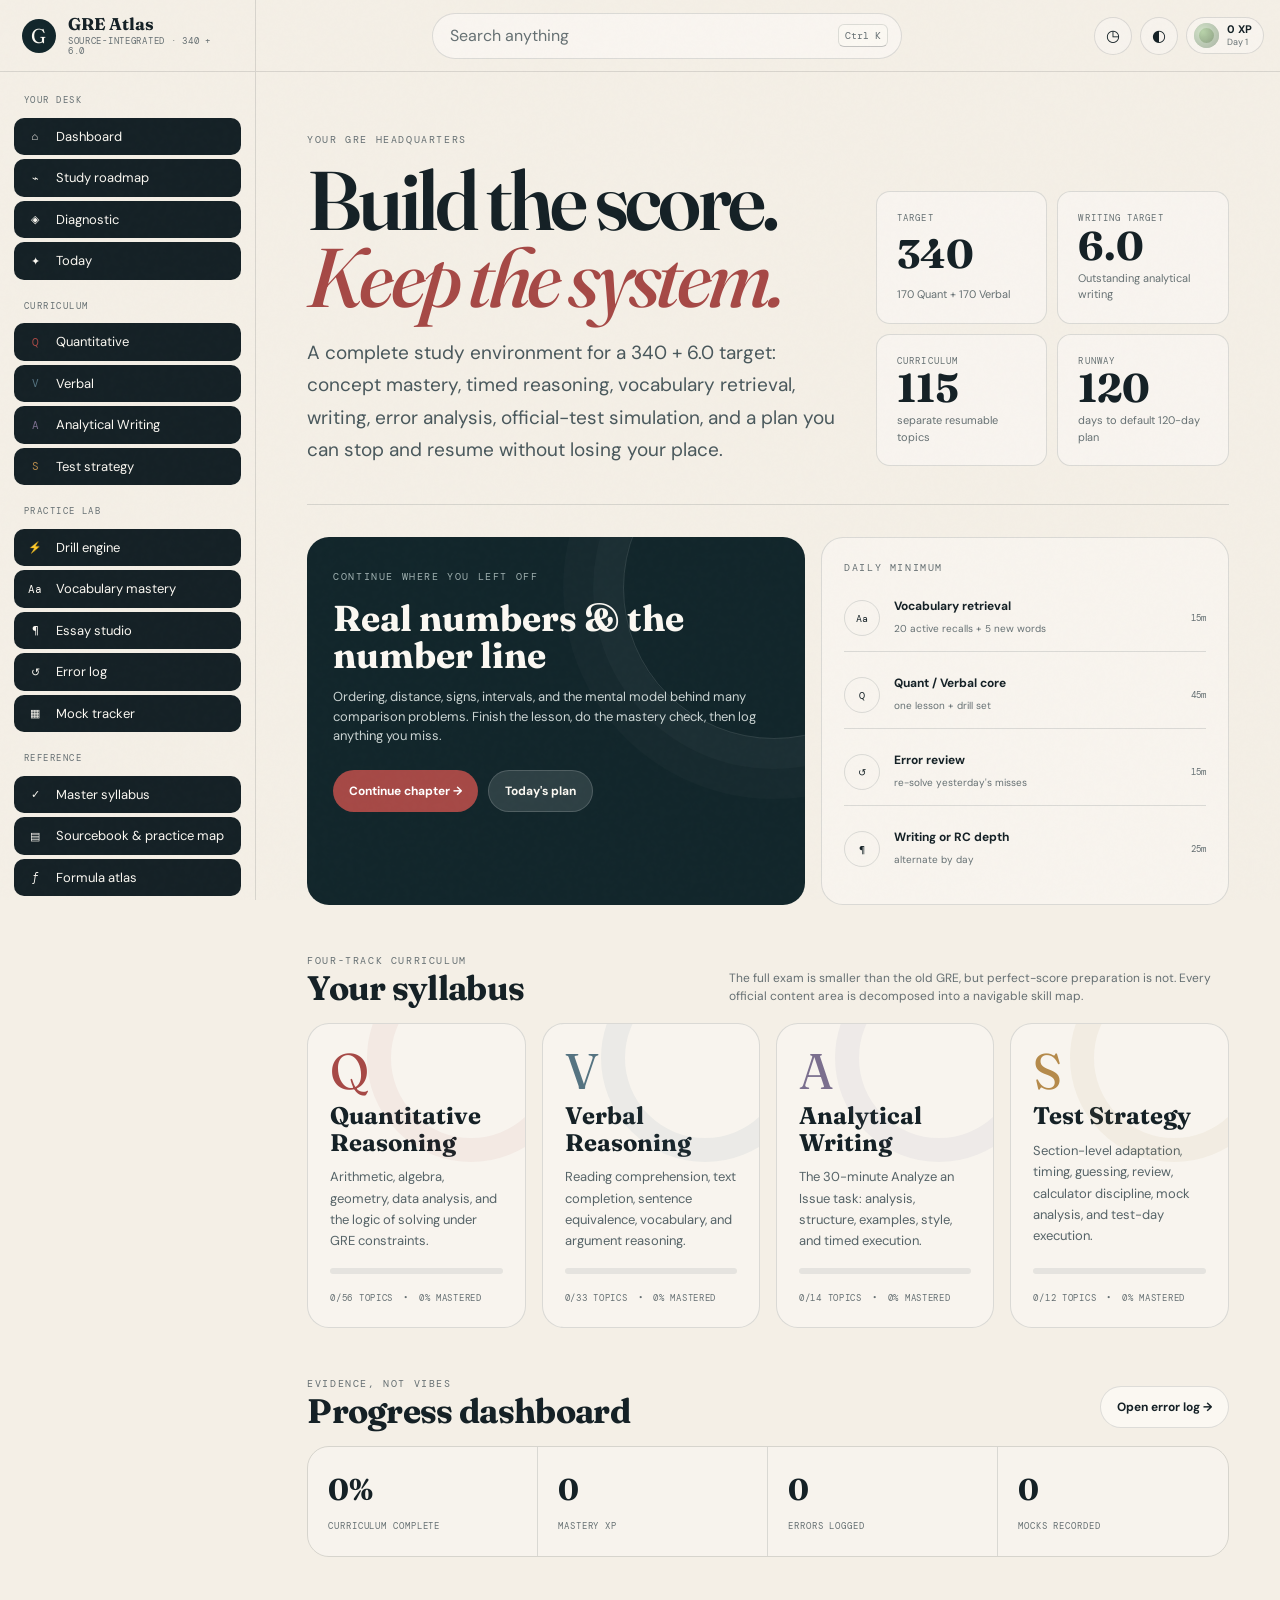
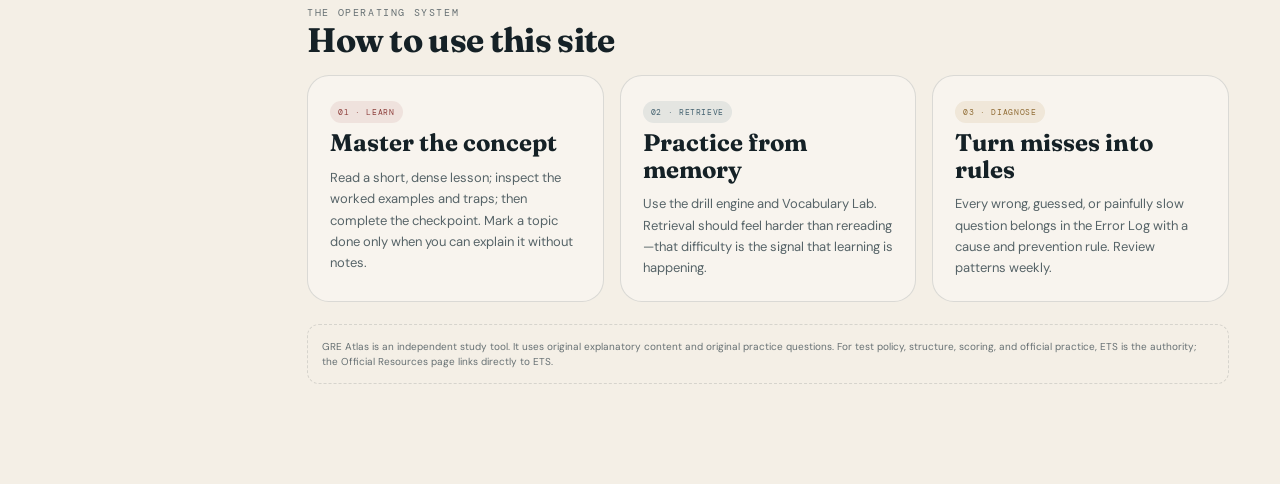
==== commit 4bfbfdeb: "Upgrade GRE Atlas to Sourcebook Edition" ====
--- a/GRE_Atlas_Standalone.html
+++ b/GRE_Atlas_Standalone.html
@@ -5,7 +5,7 @@
   <meta name="viewport" content="width=device-width, initial-scale=1" />
   <meta name="theme-color" content="#f4efe6" />
   <meta name="description" content="A comprehensive, interactive GRE General Test study studio for Quantitative Reasoning, Verbal Reasoning, Analytical Writing, vocabulary, timing, diagnostics, error review, and long-term planning." />
-  <title>GRE Atlas Complete+ Edition — 340 + 6.0 Study Studio</title>
+  <title>GRE Atlas Source-Integrated Edition — 340 + 6.0 Study Studio</title>
   <link rel="preconnect" href="https://fonts.googleapis.com">
   <link rel="preconnect" href="https://fonts.gstatic.com" crossorigin>
   <link href="https://fonts.googleapis.com/css2?family=DM+Mono:wght@300;400;500&family=DM+Sans:opsz,wght@9..40,400;9..40,500;9..40,600;9..40,700&family=Fraunces:opsz,wght@9..144,500;9..144,600;9..144,700&display=swap" rel="stylesheet" media="print" onload="this.media='all'">
@@ -89,6 +89,65 @@
 body.night .toolkit-memory-cue{background:rgba(181,138,75,.08)}
 @media(max-width:900px){.toolkit-columns,.formula-topic-body{grid-template-columns:1fr}.formula-topic-body{padding-left:10px}.formula-topic-detail summary .text-link{display:none}}
 
+/* =========================================================
+   SOURCE-INTEGRATED EDITION · BOOK SYNTHESIS + PRACTICE MAP
+   ========================================================= */
+.source-synthesis-section{position:relative;border-top:2px solid var(--blue)!important}
+.source-synthesis-grid{display:grid;grid-template-columns:1fr 1fr;gap:12px;margin-top:17px}
+.source-anchor-card{border:1px solid var(--line);border-radius:17px;padding:18px;background:linear-gradient(145deg,rgba(75,123,127,.075),rgba(255,255,255,.18))}
+.source-anchor-card.supplement{background:linear-gradient(145deg,rgba(180,139,75,.07),rgba(255,255,255,.18))}
+.source-anchor-card h3{font-family:var(--serif);font-size:23px;margin:8px 0 13px}
+.source-anchor-card p{font-size:11.5px!important;line-height:1.65!important;margin:8px 0!important}
+.source-integrity-note{display:grid;grid-template-columns:auto 1fr;gap:12px;align-items:start;margin-top:12px;padding:13px 15px;border:1px dashed var(--line);border-radius:13px;font-size:11px;line-height:1.6;color:var(--muted)}
+.source-integrity-note b{font-family:var(--mono);font-size:9px;text-transform:uppercase;letter-spacing:.08em;color:var(--ink);padding-top:2px}
+.source-integrity-note.big{margin-top:22px;padding:18px 20px;background:rgba(85,115,129,.045)}
+.sourcebook-page .route-header{margin-bottom:20px}
+.source-book-grid{display:grid;grid-template-columns:repeat(3,minmax(0,1fr));gap:12px}
+.source-book-card{padding:20px!important;display:flex;flex-direction:column;min-height:310px;position:relative;overflow:hidden}
+.source-book-card.current::after{content:"CURRENT";position:absolute;right:-28px;top:18px;transform:rotate(42deg);font:500 8px/1 var(--mono);letter-spacing:.16em;background:rgba(54,126,99,.13);padding:6px 30px;color:#39755d}
+.source-book-card.legacy{background:rgba(120,108,87,.035)}
+.source-book-top{display:flex;justify-content:space-between;gap:10px;align-items:center}
+.source-kind{font-family:var(--mono);font-size:8px;text-transform:uppercase;letter-spacing:.08em;color:var(--muted)}
+.source-book-card h3{font-family:var(--serif);font-size:25px;line-height:1.14;margin:14px 0 6px}
+.source-edition{font-family:var(--mono);font-size:9px!important;color:var(--muted)!important;margin:0 0 15px!important}
+.source-book-rule{border-top:1px solid var(--line);padding-top:12px;margin-top:auto}
+.source-book-rule+.source-book-rule{margin-top:11px}
+.source-book-rule b{font-size:10px;text-transform:uppercase;letter-spacing:.07em}
+.source-book-rule p{font-size:11px!important;line-height:1.55!important;margin:5px 0 0!important}
+.source-book-rule.protect b{color:var(--red)}
+.practice-ladder-grid{display:grid;grid-template-columns:repeat(3,minmax(0,1fr));gap:10px}
+.ladder-card{border:1px solid var(--line);border-radius:16px;padding:17px;background:var(--paper);min-height:160px}
+.ladder-card>span{font-family:var(--mono);font-size:9px;color:var(--accent);letter-spacing:.1em}
+.ladder-card h3{font-family:var(--serif);font-size:23px;margin:7px 0}
+.ladder-card p{font-size:11px;line-height:1.6;margin:0;color:var(--muted)}
+.legacy-table-wrap{padding:0!important;overflow:auto}
+.legacy-filter-table{width:100%;border-collapse:collapse;min-width:720px}
+.legacy-filter-table th,.legacy-filter-table td{text-align:left;padding:14px 16px;border-bottom:1px solid var(--line);font-size:11px;vertical-align:top}
+.legacy-filter-table th{font:500 8px/1.2 var(--mono);text-transform:uppercase;letter-spacing:.08em;color:var(--muted);background:rgba(0,0,0,.025)}
+.legacy-filter-table td:nth-child(1){width:22%}.legacy-filter-table td:nth-child(2){width:16%}
+.source-audit-title{margin-top:34px!important}
+.source-checklist-grid{display:grid;grid-template-columns:repeat(2,minmax(0,1fr));gap:12px}
+.source-checklist-card{padding:0!important;overflow:hidden}
+.source-checklist-card .coverage-head{padding:17px 18px;border-bottom:1px solid var(--line)}
+.source-index-groups{display:grid;grid-template-columns:repeat(2,minmax(0,1fr));gap:13px}
+.source-index-group{padding:0!important;overflow:hidden}
+.source-index-group>.coverage-head{padding:17px 18px;border-bottom:1px solid var(--line)}
+.source-index-list{display:grid}
+.source-index-row{display:grid;grid-template-columns:minmax(180px,.8fr) minmax(0,1.2fr);gap:16px;padding:11px 17px;border-top:1px solid var(--line);align-items:start}
+.source-index-row:first-child{border-top:0}
+.source-topic-link{text-align:left;font-size:11px!important;font-weight:650;text-decoration:none!important;color:var(--ink)!important}
+.source-topic-link:hover{color:var(--accent)!important;text-decoration:underline!important}
+.source-index-row>div{display:grid;gap:5px}
+.source-index-row small{font-size:9px;color:var(--muted);line-height:1.45}
+.source-chip{display:inline-flex;width:max-content;border:1px solid var(--line);border-radius:999px;padding:4px 7px;font:500 8px/1 var(--mono);color:var(--accent);background:rgba(85,115,129,.05)}
+body.night .source-anchor-card,body.night .source-anchor-card.supplement{background:rgba(255,255,255,.025)}
+body.night .ladder-card{background:rgba(255,255,255,.02)}
+body.night .legacy-filter-table th{background:rgba(255,255,255,.025)}
+@media(max-width:1100px){.source-book-grid{grid-template-columns:repeat(2,minmax(0,1fr))}.practice-ladder-grid{grid-template-columns:repeat(2,minmax(0,1fr))}}
+@media(max-width:820px){.source-synthesis-grid,.source-checklist-grid,.source-index-groups,.source-book-grid,.practice-ladder-grid{grid-template-columns:1fr}.source-index-row{grid-template-columns:1fr;gap:6px}.source-integrity-note{grid-template-columns:1fr}.source-book-card{min-height:0}}
+.source-progress-btn{margin-top:10px;width:100%;justify-content:center}.source-progress-btn.source-done{border-color:rgba(53,139,104,.35);background:rgba(53,139,104,.10);color:#2f765b}
+.source-chip-row{display:flex;flex-wrap:wrap;gap:5px}.source-chip.complete{border-color:rgba(53,139,104,.3);background:rgba(53,139,104,.09);color:#2f765b}
+
   </style>
 </head>
 <body>
@@ -98,7 +157,7 @@
   <header class="topbar">
     <button class="brand" data-route="dashboard" aria-label="GRE Atlas home">
       <span class="brand-mark">G</span>
-      <span class="brand-copy"><strong>GRE Atlas</strong><small>Complete+ Edition · 340 + 6.0</small></span>
+      <span class="brand-copy"><strong>GRE Atlas</strong><small>Source-Integrated · 340 + 6.0</small></span>
     </button>
     <div class="topbar-center">
       <button class="search-trigger" id="searchTrigger" aria-label="Search the curriculum"><span>Search anything</span><kbd>Ctrl K</kbd></button>
@@ -140,6 +199,7 @@
       <nav class="nav-section">
         <span class="nav-eyebrow">Reference</span>
         <button class="nav-item" data-route="coverage"><span>✓</span> Master syllabus</button>
+        <button class="nav-item" data-route="sourcebook"><span>▤</span> Sourcebook & practice map</button>
         <button class="nav-item" data-route="formula"><span>ƒ</span> Formula atlas</button>
         <button class="nav-item" data-route="resources"><span>↗</span> Official resources</button>
         <button class="nav-item" data-route="settings"><span>⚙</span> Settings</button>
@@ -2587,6 +2647,272 @@
     ]
   }
 };
+
+  </script>
+  <script>
+/* GRE Atlas Source Synthesis
+ * This file contains original synthesis and source-navigation metadata.
+ * It does not reproduce copyrighted practice questions from ETS/Manhattan materials.
+ */
+(function(){
+  const CATALOG = {
+    guide:{
+      short:'Official Guide 4e',
+      title:'The Official Guide to the GRE General Test, Fourth Edition',
+      publisher:'ETS / McGraw Hill',
+      edition:'2025 · current-format official guide',
+      kind:'Official ETS',
+      badge:'Official',
+      use:'Primary source of truth for the current test; AWA, Verbal and Quant overviews; easy→hard practice; mixed sets; Math Review; two full-length paper practice tests.',
+      protect:'Do not burn the two full tests as casual question banks. Save them for later-stage calibration under realistic timing.',
+      current:true
+    },
+    quant:{
+      short:'Official Quant 3e',
+      title:'Official GRE Quantitative Reasoning Practice Questions, Volume 1, Third Edition',
+      publisher:'ETS / McGraw Hill',
+      edition:'2025 · 150 authentic Quant questions',
+      kind:'Official ETS',
+      badge:'Official',
+      use:'Best content-area calibration for Arithmetic, Algebra, Geometry, Data Analysis, question formats, calculator/conventions, and the complete GRE Math Review.',
+      protect:'Use content-area practice after learning the chapter cluster; save the five mixed sets for timed transfer once several clusters are stable.',
+      current:true
+    },
+    verbal:{
+      short:'Official Verbal 3e',
+      title:'Official GRE Verbal Reasoning Practice Questions, Volume 1, Third Edition',
+      publisher:'ETS / McGraw Hill',
+      edition:'2025 · 150 authentic Verbal questions',
+      kind:'Official ETS',
+      badge:'Official',
+      use:'Best source for current RC, TC and SE wording, easy→medium→hard calibration, five mixed sets, and current Analytical Writing guidance/scored samples.',
+      protect:'Use the type-specific sets while learning; save mixed sets for timed section-like practice. Read ETS explanations even after correct answers when your reasoning differed.',
+      current:true
+    },
+    manhattan:{
+      short:'Manhattan 5 lb 3e',
+      title:'Manhattan Prep 5 lb. Book of GRE Practice Problems, Third Edition',
+      publisher:'Manhattan Prep',
+      edition:'2018 · third-party high-volume practice',
+      kind:'Supplement',
+      badge:'Volume',
+      use:'High-volume drilling by narrow skill: arithmetic, algebra, rates/work, variables-in-choices, stats, probability, DI, geometry, TC/SE/RC, diagnostics, and mixed sections.',
+      protect:'Treat ETS as the authority on current wording/difficulty. Manhattan Advanced Quant is intentionally capable of exceeding real-GRE difficulty, so do not let it distort your time allocation.',
+      current:false
+    },
+    bigbook:{
+      short:'ETS GRE Big Book',
+      title:'GRE General Test Big Book — 27 formerly administered paper tests',
+      publisher:'ETS',
+      edition:'Legacy material · old GRE format',
+      kind:'Legacy official',
+      badge:'Legacy',
+      use:'A large reservoir for transferable reading comprehension, older sentence-completion logic, and selected foundational Quant practice.',
+      protect:'Do NOT study its analogies, antonyms, old section structure/timing, old score conversions, or discontinued analytical formats as though they were on the current GRE.',
+      current:false
+    }
+  };
+
+  const topicSources = {};
+  function assign(ids, data){ids.split(/\s+/).filter(Boolean).forEach(id=>topicSources[id]={...(topicSources[id]||{}),...data});}
+
+  // Quant: official anchors mirror the 2025 ETS Math Review/content chapters.
+  assign('q-number-line q-absolute', {primary:'quant',anchor:'Appendix A · GRE Math Review §1.5 Real Numbers',officialPractice:'Chapter 3 · Arithmetic',supp:'Manhattan Ch 9 / Ch 15',practice:'Learn the rule → do Atlas transfer reps → use several Arithmetic questions where sign, magnitude, absolute value, or ordering is the real constraint.'});
+  assign('q-integers q-factors q-remainders q-integer-constraints', {primary:'quant',anchor:'Appendix A · §1.1 Integers',officialPractice:'Chapter 3 · Arithmetic',supp:'Manhattan Ch 13 Divisibility & Primes + Ch 15 Number Properties',practice:'Use official Arithmetic for calibration; use Manhattan for extra divisibility/prime/remainder/integer-volume reps after you can explain the rules without notes.'});
+  assign('q-fractions', {primary:'quant',anchor:'Appendix A · §1.2 Fractions and §1.4 Decimals',officialPractice:'Chapter 3 · Arithmetic',supp:'Manhattan Ch 11 Fractions and Decimals',practice:'Practice exact fraction arithmetic first, then force estimation/choice-elimination on a second pass so you learn when exact computation is unnecessary.'});
+  assign('q-decimals', {primary:'quant',anchor:'Appendix A · §1.4 Decimals',officialPractice:'Chapter 3 · Arithmetic',supp:'Manhattan Ch 11 Fractions and Decimals',practice:'Drill place value, operations, conversion, and rounding until decimal alignment is automatic; then calibrate with official Arithmetic questions.'});
+  assign('q-ratio q-scaling', {primary:'quant',anchor:'Appendix A · §1.6 Ratio + geometry similarity/scale sections',officialPractice:'Chapters 3 and 5 · Arithmetic / Geometry',supp:'Manhattan Ch 20 Ratios + geometry chapters',practice:'Separate part:part from part:whole. Do ratio-only reps first; then mix ratios into similar figures, rates, mixtures, and DI.'});
+  assign('q-percent-growth', {primary:'quant',anchor:'Appendix A · §1.7 Percent',officialPractice:'Chapter 3 · Arithmetic',supp:'Manhattan Ch 12 Percents',practice:'Do forward %, reverse %, successive %, and percent-change items as different templates. The original/base denominator must become automatic.'});
+  assign('q-rates q-work-combined', {primary:'quant',anchor:'Appendix A · §2.7 Applications · Rate and Work Problems',officialPractice:'Chapters 3–4 · Arithmetic / Algebra',supp:'Manhattan Ch 18 Rates and Work',practice:'Write units with every rate. For work, convert completion times to job/time rates before combining.'});
+  assign('q-mixtures', {primary:'quant',anchor:'Appendix A · §2.7 Applications · Mixture Problems',officialPractice:'Chapter 4 · Algebra',supp:'Manhattan Ch 16–17 Word Problems',practice:'Track the amount of the pure component, not just total volume. Follow with weighted-average reasoning so both representations are available.'});
+  assign('q-interest', {primary:'quant',anchor:'Appendix A · §2.7 Applications · Interest',officialPractice:'Chapter 4 · Algebra',supp:'Manhattan word-problem chapters for algebraic modeling',practice:'Know simple vs compound growth and be able to solve backward for principal/rate/time. Use calculator only after the algebraic model is correct.'});
+  assign('q-units', {primary:'quant',anchor:'Appendix A · arithmetic/algebra applications + Chapter 2 problem-solving',officialPractice:'Arithmetic and Algebra sets',supp:'Manhattan Word Problems / Rates and Work',practice:'Keep units attached until cancellation is visible. Convert once, preferably before substituting into a formula.'});
+  assign('q-exponents', {primary:'quant',anchor:'Appendix A · §1.3 Exponents and Roots + §2.2 Rules of Exponents',officialPractice:'Chapters 3–4',supp:'Manhattan Ch 14 Exponents and Roots',practice:'Mix numeric and algebraic exponent rules; include 0<base<1, negative bases, and root-domain cases.'});
+  assign('q-sequences', {primary:'quant',anchor:'Arithmetic content · sequences; Appendix A algebra patterns',officialPractice:'Chapter 3 · Arithmetic',supp:'Manhattan Ch 10 Functions, Formulas, and Sequences',practice:'Train term-finding, recursive pattern recognition, sums when appropriate, and remainders/cycles. Do not assume every sequence is arithmetic/geometric.'});
+  assign('q-expressions', {primary:'quant',anchor:'Appendix A · §2.1 Algebraic Expressions',officialPractice:'Chapter 4 · Algebra',supp:'Manhattan Ch 8 Algebra',practice:'Factor/simplify before substituting. Always preserve domain restrictions when cancellation removes a denominator factor.'});
+  assign('q-linear q-systems', {primary:'quant',anchor:'Appendix A · §2.3 Solving Linear Equations',officialPractice:'Chapter 4 · Algebra',supp:'Manhattan Ch 8 Algebra + Ch 17 Two-Variable Word Problems',practice:'Choose substitution/elimination based on structure; when the question asks for a combination such as x+y, solve only what is needed.'});
+  assign('q-inequalities', {primary:'quant',anchor:'Appendix A · §2.5 Solving Linear Inequalities',officialPractice:'Chapter 4 · Algebra',supp:'Manhattan Ch 9 Inequalities and Absolute Values',practice:'Control sign before multiplying/dividing. For non-linear expressions, sign-chart intervals instead of solving the equality and stopping.'});
+  assign('q-quadratics', {primary:'quant',anchor:'Appendix A · §2.4 Solving Quadratic Equations',officialPractice:'Chapter 4 · Algebra',supp:'Manhattan Ch 8 Algebra',practice:'Factoring first when clean; discriminant/Vieta for root-count and root-relation questions; quadratic formula as the universal fallback.'});
+  assign('q-functions', {primary:'quant',anchor:'Appendix A · §2.6 Functions',officialPractice:'Chapter 4 · Algebra',supp:'Manhattan Ch 10 Functions, Formulas, and Sequences',practice:'Drill evaluation/composition/domain/piecewise behavior. Treat f(x) as an output rule, never as multiplication.'});
+  assign('q-function-graphs', {primary:'quant',anchor:'Appendix A · §2.9 Graphs of Functions',officialPractice:'Chapter 4 · Algebra',supp:'Manhattan Ch 10 + Ch 28 Coordinate Geometry',practice:'Translate among equation, table and graph. Intersections solve equal-output equations; intercepts and transformations should be readable without over-computation.'});
+  assign('q-coordinate', {primary:'quant',anchor:'Appendix A · §2.8 Coordinate Geometry',officialPractice:'Chapters 4–5',supp:'Manhattan Ch 28 Coordinate Geometry',practice:'Drill slope, distance, midpoint, line equations, intersections, and graph scale. Remember coordinate figures are drawn to scale on GRE.'});
+  assign('q-translation', {primary:'quant',anchor:'Chapter 2 · General Problem-solving Steps + Appendix A §2.7 Applications',officialPractice:'Arithmetic / Algebra practice',supp:'Manhattan Ch 16–17 Word Problems',practice:'Before solving, write what each variable means and translate one relationship per line. Then estimate the expected magnitude before choosing an answer.'});
+  assign('q-answer-choice-methods', {primary:'quant',anchor:'Chapter 2 · strategies: trial and error, try variable values, estimation, simplify',officialPractice:'Across all Quant question types',supp:'Manhattan Ch 19 Variables-in-the-Choices Problems',practice:'Use backsolving when numeric choices encode the solution; use smart numbers when variables are unconstrained. Avoid degenerate picks such as 0 or 1 when they erase distinctions.'});
+  assign('q-strategy-repertoire', {primary:'quant',anchor:'Chapter 2 · General Problem-solving Steps and 14 ETS strategies',officialPractice:'Apply across Chapters 3–7',supp:'Manhattan diagnostic + mixed practice',practice:'Name the strategy after every reviewed problem until representation choice becomes automatic: translate, simplify, pattern, estimate, test cases, counterexample, sufficiency, etc.'});
+  assign('q-angles q-triangles q-special-triangles', {primary:'quant',anchor:'Appendix A · §3.1 Lines and Angles + §3.3 Triangles',officialPractice:'Chapter 5 · Geometry',supp:'Manhattan Ch 27 Triangles + Ch 29 Mixed Geometry',practice:'Redraw/annotate figures, add auxiliary lines only when justified, and never infer unstated lengths/angles from visual appearance.'});
+  assign('q-polygons q-area', {primary:'quant',anchor:'Appendix A · §3.2 Polygons + §3.4 Quadrilaterals',officialPractice:'Chapter 5 · Geometry',supp:'Manhattan Ch 25 Polygons and Rectangular Solids',practice:'Know angle sums and area/perimeter formulas, but prioritize decomposition and scaling relationships over brute-force formula use.'});
+  assign('q-circles', {primary:'quant',anchor:'Appendix A · §3.5 Circles',officialPractice:'Chapter 5 · Geometry',supp:'Manhattan Ch 26 Circles and Cylinders',practice:'Separate radius/diameter/circumference/area; use central-angle fraction of 360° for arcs/sectors.'});
+  assign('q-similarity', {primary:'quant',anchor:'Geometry content · congruent and similar figures',officialPractice:'Chapter 5 · Geometry',supp:'Manhattan Ch 27 / Ch 29',practice:'Match corresponding sides before writing proportions; square the scale factor for area and cube it for volume.'});
+  assign('q-solids', {primary:'quant',anchor:'Appendix A · §3.6 Three-Dimensional Figures',officialPractice:'Chapter 5 · Geometry',supp:'Manhattan Ch 25–26',practice:'Translate diagrams into base-area × height models. Track whether the prompt asks volume, surface area, edge length, or a ratio.'});
+  assign('q-mean q-median q-quartiles q-sd', {primary:'quant',anchor:'Appendix A · §4.2 Numerical Methods for Describing Data',officialPractice:'Chapter 6 · Data Analysis',supp:'Manhattan Ch 21–22',practice:'Use the statistic that the question actually changes. For mean, track total sum; for median/quartiles, sort; for SD, reason about distance from the mean.'});
+  assign('q-graphs q-scatter q-frequency q-di-hard', {primary:'quant',anchor:'Appendix A · §4.1 Methods for Presenting Data + §4.6 Data Interpretation Examples',officialPractice:'Chapter 6 · Data Analysis / DI sets',supp:'Manhattan Ch 24 Data Interpretation',practice:'Read title/axes/units/legend first. Write the denominator before any percent calculation and reuse display work across a set.'});
+  assign('q-sets', {primary:'quant',anchor:'Appendix A · §4.3 Counting Methods · sets/lists + Venn diagrams',officialPractice:'Chapter 6 · Data Analysis',supp:'Manhattan Ch 23 Probability, Combinatorics, and Overlapping Sets',practice:'Draw Venn regions and start with the intersection when totals overlap. Distinguish “only,” “both,” “at least one,” and “neither.”'});
+  assign('q-counting', {primary:'quant',anchor:'Appendix A · §4.3 Counting Methods',officialPractice:'Chapter 6 · Data Analysis',supp:'Manhattan Ch 23',practice:'Decide whether order matters and whether repetition is allowed before choosing multiplication, permutation, or combination.'});
+  assign('q-probability q-conditional', {primary:'quant',anchor:'Appendix A · §4.4 Probability',officialPractice:'Chapter 6 · Data Analysis',supp:'Manhattan Ch 23',practice:'Define the sample space explicitly. For conditional probability, replace the denominator with the condition set; for “at least one,” try the complement first.'});
+  assign('q-distributions q-normal', {primary:'quant',anchor:'Appendix A · §4.5 Distributions, Random Variables, and Probability Distributions',officialPractice:'Chapter 6 · Data Analysis',supp:'Manhattan Ch 22 Standard Deviation and Normal Distribution',practice:'Separate distribution shape, center and spread. Use z-distance/68–95–99.7 only when normality is actually given or justified.'});
+  assign('q-qc q-qc-adversarial', {primary:'quant',anchor:'Chapter 2 · Quantitative Comparison directions/tips',officialPractice:'QC blocks in Chapters 3–6',supp:'Manhattan QC throughout Quant chapters',practice:'Simplify first, then attack uncertainty with legal counterexamples. Test sign, zero, fractions, equality/boundaries, parity, and extremes when variables are not fixed.'});
+  assign('q-estimation', {primary:'quant',anchor:'Chapter 2 · Strategy 9 Estimate',officialPractice:'Across Quant; especially DI and numeric choices',supp:'Manhattan arithmetic/DI',practice:'Estimate before exact calculation whenever answer choices are well separated. Use estimation again as a reasonableness check after computing.'});
+  assign('q-conventions', {primary:'quant',anchor:'Appendix B · Mathematical Conventions for the Quantitative Reasoning Measure',officialPractice:'Review before all official Quant practice',supp:'No third-party source supersedes ETS conventions',practice:'Memorize the legal assumptions: real numbers; ordinary geometry not necessarily to scale; coordinate/data graphics to scale; standard notation unless redefined.'});
+  assign('q-formats', {primary:'quant',anchor:'Chapter 2 · QC, select-one, select-one-or-more, Numeric Entry, DI',officialPractice:'Read directions before each official question-type block',supp:'Manhattan mixed Quant after format rules are stable',practice:'Know the response rule before solving. Multi-select gives no partial credit; numeric entry may require an exact fraction or decimal format.'});
+
+  // Verbal: ETS question type chapters are the primary calibration source.
+  assign('v-rc-map v-main v-detail v-inference v-tone v-longrc v-rhetorical-role v-rc-inference-hard v-science-passages v-humanities-passages v-social-passages v-reading-lab', {primary:'verbal',anchor:'Chapter 2 · Reading Comprehension overview + Chapter 3 RC easy/medium/hard',officialPractice:'Chapter 3 RC sets; then Chapter 6 mixed sets',supp:'Manhattan Ch 5 Reading Comprehension; Big Book RC for additional transfer',practice:'Map role and viewpoint before choices. Answer only from passage evidence; use Big Book RC as extra reading volume, not as a current-format timing model.'});
+  assign('v-rc-formats', {primary:'verbal',anchor:'Chapter 2 · RC single-answer, select-one-or-more, and select-in-passage directions',officialPractice:'Chapter 3 RC sets',supp:'Use current ETS material to calibrate formats',practice:'Multi-answer: judge each choice independently and select all-and-only correct. Select-in-passage: match the whole requested role, not a sentence that only partially fits.'});
+  assign('v-logic v-connectors v-scope v-syntax-spine v-reference', {primary:'verbal',anchor:'Chapter 2 · TC/SE advice: structural words, coherent whole, own-word prediction',officialPractice:'Chapters 4–5 + mixed sets',supp:'Manhattan Ch 3–4',practice:'Read for logical relationship before vocabulary. Mark contrast, continuation, cause, concession, degree, and referents; then predict the blank/role.'});
+  assign('v-tc v-tc-one v-tc-multi', {primary:'verbal',anchor:'Chapter 2 · Text Completion description/tips + Chapter 4 easy/medium/hard',officialPractice:'Chapter 4; then Chapter 6 mixed sets',supp:'Manhattan Ch 3 Text Completions; Big Book sentence completions only as legacy single-blank logic practice',practice:'Do not brute-force combinations. Start with the most constrained blank, prephrase, and verify the completed text is logically, grammatically, and stylistically coherent.'});
+  assign('v-se v-se-pairing', {primary:'verbal',anchor:'Chapter 2 · Sentence Equivalence description/tips + Chapter 5 easy/medium/hard',officialPractice:'Chapter 5; then Chapter 6 mixed sets',supp:'Manhattan Ch 4 Sentence Equivalence',practice:'Predict sentence meaning first. The correct pair must each fit and must produce completed sentences alike in meaning; a synonym pair alone is not sufficient.'});
+  assign('v-vocab-strategy v-morphology v-polysemy v-connotation', {primary:'verbal',anchor:'TC/SE and RC in-context word meaning',officialPractice:'Use official explanations to collect recurring words and secondary senses',supp:'Atlas SRS + Manhattan TC/SE; Big Book antonym lists may supply vocabulary only, never current-format practice',practice:'Learn word + polarity + degree + register + secondary sense + synonym neighborhood. Retrieval in sentences beats memorizing isolated glosses.'});
+  assign('v-elimination v-trap-taxonomy', {primary:'verbal',anchor:'Chapter 2 · RC/TC/SE answer-choice guidance',officialPractice:'All official Verbal sets',supp:'Manhattan diagnostics and practice',practice:'Label why every tempting wrong choice fails: scope, reversal, outside knowledge, partial truth, unsupported strength, wrong blank logic, or non-equivalent SE meaning.'});
+  assign('v-cr v-assumption v-strengthen-weaken v-paradox', {primary:'verbal',anchor:'RC abilities: assumptions, strengths/weaknesses, alternative explanations, inference',officialPractice:'RC questions across Chapters 3 and 6',supp:'Manhattan Ch 6 Logic-Based Reading Comprehension',practice:'Reduce argument to evidence → conclusion. For assumption, ask what must bridge the gap; for weaken/strengthen, change the support link; for paradox, reconcile both facts.'});
+
+  // Writing.
+  assign('a-format a-task', {primary:'guide',anchor:'Chapter 2 · GRE Analytical Writing; one 30-minute Issue task with specific instructions',officialPractice:'Official published Issue pool + sample tasks',supp:'Official Verbal 3e Chapter 7',practice:'Before writing, rewrite the exact instruction in your own words. A good essay on the general topic can still underperform if it answers the wrong task.'});
+  assign('a-rubric a-nuance', {primary:'guide',anchor:'Chapter 2 · GRE Scoring Guide and score-level descriptions',officialPractice:'Compare 5/6 samples and reader commentary',supp:'Official Verbal 3e pp. 193–end of AWA chapter',practice:'Audit complexity, position, development, organization and language. Nuance means meaningful conditions/limitations, not indecision.'});
+  assign('a-structure a-reasoning a-counter a-examples a-example-depth', {primary:'guide',anchor:'Chapter 2 · strategies + scored sample essays/reader commentary',officialPractice:'Write from the published Issue pool, then self-score against ETS rubric',supp:'Manhattan Ch 31 Essays for extra prompts/structure practice',practice:'Each paragraph needs claim → reason/mechanism → example/evidence → explicit link. Use concession only when it changes or sharpens the thesis.'});
+  assign('a-style a-revision', {primary:'guide',anchor:'AWA scoring: standard written English, clarity/control; no spelling/grammar checker',officialPractice:'Timed essays + final 2–4 minute revision pass',supp:'Official Verbal 3e scored samples',practice:'Prioritize clarity and logical control over ornate vocabulary. Build a personal last-three-minutes error checklist.'});
+  assign('a-timing a-practice a-idea-bank', {primary:'guide',anchor:'AWA general strategies: plan, compose, save time to check obvious errors',officialPractice:'Published Issue pool under 30-minute timing',supp:'Official Verbal 3e Chapter 7',practice:'Use repeatable planning lenses and timed cycles. Review the essay after a delay and rewrite the weakest paragraph rather than only scoring it.'});
+
+  // Strategy / meta.
+  assign('s-structure s-adaptive-deep', {primary:'guide',anchor:'Chapter 1 · test structure, section-level adaptation, scoring',officialPractice:'Use official Test Preview/POWERPREP to learn the interface',supp:'Official Quant/Verbal overview chapters',practice:'Know the exact current timing and section behavior, but never try to game perceived item difficulty. Maximize correct answers.'});
+  assign('s-timing s-review s-scratch s-calculator', {primary:'guide',anchor:'Chapter 1 test-taking strategies + Quant Chapter 2 calculator guidance',officialPractice:'Timed official mixed sets',supp:'Manhattan mixed sections only after strategy is stable',practice:'Use mark/review, answer every item, keep scratchwork legible, and treat the calculator as a tool—not the default solution method.'});
+  assign('s-mocks s-final-calibration', {primary:'guide',anchor:'Chapters 10–11 · two full-length tests + official POWERPREP',officialPractice:'Full simulations late in prep under realistic conditions',supp:'Manhattan practice sections for additional timing reps',practice:'Preserve scarce official full tests. After each, classify misses by content/reasoning/execution/time and train the pattern before spending another official test.'});
+  assign('s-error-budget s-masterygates s-testday', {primary:'guide',anchor:'Chapter 1 strategies + official scoring/test-day guidance',officialPractice:'Evidence from timed official sets and mocks',supp:'Atlas Error Log / delayed retesting',practice:'A chapter is stable only after delayed mixed timed accuracy. Test day is execution of practiced routines, not a place to invent new ones.'});
+  assign('s-source-practice-system', {primary:'guide',anchor:'How to Use This Book + Official Guide practice/mixed/full-test sequence',officialPractice:'Use all official sources in increasing fidelity',supp:'Manhattan 5 lb for volume; Big Book only through the legacy filter',practice:'Learn → original Atlas drills → focused third-party volume → official type/content calibration → official mixed sets → full simulations. Review before adding more volume.'});
+
+  const officialChecklist = [
+    {group:'Quant · Math Review exact sections',items:[
+      ['1.1 Integers','q-integers q-factors q-remainders q-integer-constraints'],['1.2 Fractions','q-fractions'],['1.3 Exponents and Roots','q-exponents'],['1.4 Decimals','q-decimals q-fractions'],['1.5 Real Numbers','q-number-line q-absolute'],['1.6 Ratio','q-ratio'],['1.7 Percent','q-percent-growth'],
+      ['2.1 Algebraic Expressions','q-expressions'],['2.2 Rules of Exponents','q-exponents'],['2.3 Solving Linear Equations','q-linear q-systems'],['2.4 Solving Quadratic Equations','q-quadratics'],['2.5 Solving Linear Inequalities','q-inequalities'],['2.6 Functions','q-functions'],['2.7 Applications: average, mixture, rate, work, interest','q-mean q-mixtures q-rates q-work-combined q-interest q-translation'],['2.8 Coordinate Geometry','q-coordinate'],['2.9 Graphs of Functions','q-function-graphs'],
+      ['3.1 Lines and Angles','q-angles'],['3.2 Polygons','q-polygons q-area'],['3.3 Triangles','q-triangles q-special-triangles'],['3.4 Quadrilaterals','q-polygons q-area'],['3.5 Circles','q-circles'],['3.6 Three-Dimensional Figures','q-solids q-scaling'],
+      ['4.1 Methods for Presenting Data','q-graphs q-scatter q-frequency q-di-hard'],['4.2 Numerical Methods for Describing Data','q-mean q-median q-quartiles q-sd'],['4.3 Counting Methods','q-counting q-sets'],['4.4 Probability','q-probability q-conditional'],['4.5 Distributions / random variables / probability distributions','q-distributions q-normal'],['4.6 Data Interpretation Examples','q-di-hard q-graphs']
+    ]},
+    {group:'Quant · method & format',items:[
+      ['Understand → strategy → check','q-strategy-repertoire q-translation q-estimation'],['ETS problem-solving repertoire / representation choice','q-strategy-repertoire q-answer-choice-methods'],['Quantitative Comparison','q-qc q-qc-adversarial'],['Select one / select one-or-more / Numeric Entry / DI','q-formats q-di-hard'],['Calculator judgment','s-calculator'],['Mathematical conventions','q-conventions']
+    ]},
+    {group:'Verbal · Reading Comprehension abilities',items:[
+      ['word/sentence/paragraph/whole-text meaning','v-rc-map v-syntax-spine v-reference'],['minor vs major points and summary','v-main v-rc-map'],['draw conclusions / infer missing information','v-inference v-rc-inference-hard'],['text structure and relations among parts','v-rhetorical-role v-connectors v-rc-map'],['author perspective and commitment','v-tone v-scope'],['author assumptions','v-assumption'],['strengths, weaknesses, alternative explanations','v-cr v-strengthen-weaken v-paradox'],['single-answer / multi-answer / select-in-passage','v-rc-formats'],['domain variety and long passages','v-science-passages v-humanities-passages v-social-passages v-longrc']
+    ]},
+    {group:'Verbal · Text Completion & Sentence Equivalence',items:[
+      ['TC overall sense + structural signals + own-word prediction','v-tc v-logic v-connectors'],['one blank','v-tc-one'],['two / three blanks and solve most constrained first','v-tc-multi'],['logical + grammatical + stylistic coherence','v-syntax-spine v-reference v-connotation'],['SE exactly two choices; completed sentences alike in meaning','v-se v-se-pairing'],['vocabulary relationships / secondary meanings','v-vocab-strategy v-polysemy v-connotation v-morphology']
+    ]},
+    {group:'Analytical Writing',items:[
+      ['one 30-minute Issue task + specific instruction','a-format a-task'],['consider complexities / take and support a position','a-nuance a-reasoning'],['relevant reasons/examples and explicit development','a-examples a-example-depth'],['organization and coherent discussion','a-structure'],['counterpressure and qualification','a-counter'],['standard written English / language control','a-style a-revision'],['timed plan-draft-revise routine','a-timing a-practice'],['ETS scoring guide / reader commentary','a-rubric']
+    ]},
+    {group:'Execution',items:[
+      ['current 1h58 structure; AWA first','s-structure'],['section-level adaptation','s-adaptive-deep'],['mark/review/change answers within section','s-review'],['answer every V/Q question; no wrong-answer penalty','s-timing'],['scratch materials and calculator discipline','s-scratch s-calculator'],['official calibration and full-test use','s-mocks s-final-calibration s-source-practice-system']
+    ]}
+  ];
+
+  const legacyFilter = [
+    ['Big Book Reading Comprehension','USE','Highly transferable for passage structure, inference, main idea, tone, evidence discipline and stamina. Do not use its section timing as current GRE pacing.'],
+    ['Big Book Sentence Completion','USE SELECTIVELY','Useful for single-blank logic, prephrasing and vocabulary in context. Current TC also includes multi-blank formats, so pair with modern ETS material.'],
+    ['Big Book Quant','USE SELECTIVELY','Good extra fundamentals and reasoning volume; screen for old wording/format and calibrate difficulty/response types with 2025 ETS books.'],
+    ['Big Book Analogies','SKIP AS FORMAT','Not a current GRE question type. Any vocabulary encountered can be added to SRS, but do not train analogy mechanics.'],
+    ['Big Book Antonyms','SKIP AS FORMAT','Not a current GRE question type. Mine only genuinely useful vocabulary; do not spend timed practice on antonym questions.'],
+    ['Old Analytical/logic sections','DO NOT TREAT AS CURRENT','Some reasoning may transfer, but the current GRE has one AWA Issue task plus modern Verbal/Quant formats.'],
+    ['Old timing / scoring / section structure','IGNORE','Use the 2025 ETS books and current ETS site for all format, timing, scoring and policy decisions.']
+  ];
+
+  const awaInstructionTypes = [
+    ['Claim + challenge','Take a position on a claim, then confront the strongest reasons or examples that could challenge your position.'],
+    ['Recommendation + circumstances','Evaluate a recommendation and explain when adopting it would or would not be advantageous.'],
+    ['Two competing views','Choose which view is closer to your position, explain why, and address both views rather than ignoring the weaker one.'],
+    ['Claim + supporting reason','Evaluate both the claim and the reason offered for that claim; they can succeed or fail independently.'],
+    ['Policy + consequences','Evaluate a policy while explicitly considering likely consequences and how those consequences shape your position.']
+  ];
+
+  const manhattanMap = [
+    ['Verbal','Ch 3 Text Completions · Ch 4 Sentence Equivalence · Ch 5 Reading Comprehension · Ch 6 Logic-Based RC'],
+    ['Arithmetic','Ch 7 Arithmetic · Ch 11 Fractions/Decimals · Ch 12 Percents · Ch 13 Divisibility/Primes · Ch 14 Exponents/Roots · Ch 15 Number Properties'],
+    ['Algebra / word problems','Ch 8 Algebra · Ch 9 Inequalities/Absolute Value · Ch 10 Functions/Formulas/Sequences · Ch 16–18 Word Problems/Rates/Work · Ch 19 Variables-in-the-Choices'],
+    ['Stats / probability / DI','Ch 21 Averages/Median/Mode · Ch 22 SD/Normal · Ch 23 Probability/Combinatorics/Overlapping Sets · Ch 24 Data Interpretation'],
+    ['Geometry','Ch 25 Polygons/Rectangular Solids · Ch 26 Circles/Cylinders · Ch 27 Triangles · Ch 28 Coordinate Geometry · Ch 29 Mixed Geometry'],
+    ['Stretch only','Ch 30 Advanced Quant — intentionally can exceed real-GRE difficulty; use sparingly after normal hard questions are reliable']
+  ];
+
+  window.GRE_SOURCE_GUIDE={catalog:CATALOG,topicSources,officialChecklist,legacyFilter,manhattanMap,awaInstructionTypes};
+
+  // Deep-content extensions for source-audit gaps discovered in the 2025 ETS Math Review and the 5 lb. drill taxonomy.
+  window.GRE_DEEP_CONTENT=window.GRE_DEEP_CONTENT||{};
+  Object.assign(window.GRE_DEEP_CONTENT,{
+    'q-decimals':[
+      'Decimal notation is place value. Multiplying/dividing by powers of 10 moves the decimal point because each place is ten times the next; do not rely on vague “move it” rules without tracking direction.',
+      'For addition/subtraction, align decimal points; for multiplication, multiply as integers then restore the total number of decimal places. For division, scale both dividend and divisor by the same power of 10 until the divisor is convenient.',
+      'Terminating decimals are rational; repeating decimals are rational. The GRE may move freely among fraction, decimal and percent representations, so convert to the representation that makes comparison easiest.',
+      'Rounding is decided by the first discarded digit: 0–4 keep, 5–9 increase the retained digit by 1. Distinguish “nearest hundredth” from “two significant figures” unless the question explicitly uses significant figures.',
+      'For magnitude, leading zeros after the decimal do not change place-value naming but do change size dramatically: 0.04 is ten times 0.004. Write zeros deliberately under time pressure.',
+      'Estimate before calculator entry. If a decimal computation produces a result outside the plausible interval, suspect decimal placement, percent conversion, or a key-entry error.'
+    ],
+    'q-interest':[
+      'Interest is just growth modeling. Simple interest repeatedly adds the same amount based on the original principal; compound interest repeatedly multiplies by a growth factor because prior interest becomes part of the new principal.',
+      'Translate an annual rate r percent to decimal r/100 before using formulas. For compounding n times per year, each period uses rate r/n and there are nt periods.',
+      'Simple-interest value after t years is P(1+rt) when r is decimal. Compound value with n compounding periods per year is P(1+r/n)^(nt). Annual compounding is the special case P(1+r)^t.',
+      'Reverse problems are common: if the final value is known, divide by the accumulated growth factor to recover principal. Do not subtract the final percentage from the final amount.',
+      'Compare simple vs compound without overcomputing: with positive rate and multiple compounding periods, compound growth exceeds simple growth because interest earns interest.',
+      'Calculator use belongs at the final numerical stage. Set up the exponent and parentheses first; a perfectly keyed calculator cannot repair an incorrect growth model.'
+    ],
+    'q-function-graphs':[
+      'A graph of y=f(x) is the set of input-output pairs (x,f(x)). Reading a graph is function evaluation in visual form: the y-coordinate at x=a is f(a).',
+      'x-intercepts solve f(x)=0; the y-intercept is f(0) when defined. Intersections of y=f(x) and y=g(x) are exactly the x-values where f(x)=g(x).',
+      'For linear graphs, slope is constant and intercepts can often answer a problem faster than solving an equation. For quadratics, vertex, opening direction and zeros organize the entire graph.',
+      'Transformations are relative: f(x)+k shifts vertically; f(x−h) shifts right by h; af(x) scales outputs; f(ax) changes horizontal scale. GRE questions are usually qualitative rather than notation-heavy.',
+      'Piecewise graphs require checking which rule/segment owns the input, especially at open/closed endpoints. Do not assume an endpoint is included because a line visually reaches it.',
+      'ETS coordinate systems are drawn to scale, unlike ordinary geometry sketches. Visual estimation from a coordinate graph is legal when the problem permits it, but exact labels/relations still dominate when supplied.'
+    ],
+    'q-answer-choice-methods':[
+      'Backsolving treats numeric answer choices as candidate solutions. It is strongest when the equation/model is easier to verify than to derive and when choices are ordered so a middle choice can eliminate half the field.',
+      'Smart-number substitution is valid when variables are deliberately unspecified and the target is invariant across legal choices. Choose numbers that preserve every condition and expose, rather than erase, differences.',
+      'Avoid degenerate picks such as 0, 1, equal values, or values already present in the prompt when those choices collapse expressions and make multiple options accidentally coincide. A second legal test can confirm uniqueness.',
+      'For percentage/ratio word problems, picking a total of 100 or the least common multiple of denominators can turn fractions into integers and reveal the structure immediately.',
+      'For variables-in-the-choices, substitute a convenient legal value into the prompt and every answer choice. The correct symbolic choice must reproduce the target for that value; if several survive, use a second value.',
+      'These are decision tools, not rituals. If algebra is one clean line, do algebra. Use backsolving/substitution when they reduce cognitive load and preserve logical certainty.'
+    ],
+    'q-strategy-repertoire':[
+      'ETS begins with a three-stage loop: understand the problem, carry out a strategy, check the answer. Treat this as a control system—representation errors occur before calculation, and reasonableness checks occur after it.',
+      'Translation strategies convert words↔algebra, words→diagram, algebra→graph, and figure→algebra. A large share of “hard” GRE Quant is choosing the representation in which the relationship becomes obvious.',
+      'Structure strategies include simplifying, adding useful lines to geometry, finding a pattern, and searching for a relationship. These reduce the problem before computation.',
+      'Testing strategies include estimation, trial/refinement, substituting multiple legal values, and dividing into cases. They are especially valuable in QC and constrained-variable questions.',
+      'Proof-style reasoning on GRE is lightweight but crucial: a single counterexample can disprove a universal conclusion; conversely, several examples cannot prove one. This distinction is a 170-level QC habit.',
+      'Sufficiency thinking asks what missing information would force a unique answer. Even when the GRE is not a data-sufficiency test, recognizing what remains undetermined prevents unjustified assumptions.'
+    ],
+    's-source-practice-system':[
+      'Not all practice is equally valuable. Official current-format ETS questions are the highest-fidelity calibration material; third-party material is best used for volume, isolation of weak skills, and deliberate overtraining.',
+      'Protect scarce official full simulations. Learning a concept from the answer explanation of a full test is an expensive way to discover a basic gap that a chapter drill could have exposed first.',
+      'Use sources in an increasing-fidelity ladder: Atlas concept/retrieval → targeted volume → official type/content set → official mixed set → POWERPREP/full simulation. Move up only when the previous layer is stable.',
+      'Review is part of practice, not an optional afterthought. For every miss and lucky guess, classify the cause, reconstruct the correct reasoning, write a prevention cue, and retest after delay.',
+      'Legacy materials require a transfer filter. The Big Book is excellent for some RC and foundational practice but contains obsolete formats; old timing and scoring must never overwrite current ETS rules.',
+      'Difficulty is a training variable, not a status symbol. Manhattan explicitly includes “Advanced Quant” that may exceed real-GRE difficulty; use it to stretch only after normal hard-GRE accuracy is reliable.'
+    ]
+  });
+
+  window.GRE_TOPIC_TOOLKIT=window.GRE_TOPIC_TOOLKIT||{};
+  Object.assign(window.GRE_TOPIC_TOOLKIT,{
+    'q-decimals':{
+      tricks:['Align decimal points for +/−; count decimal places for ×; scale both numbers equally for ÷.','Convert awkward decimals to fractions when structure is clearer, especially repeating/simple terminating values.','Rounding trap: identify the requested place first, then inspect exactly one digit to its right.','Magnitude check: estimate order of magnitude before accepting a calculator result.'],
+      formulas:['p% = p/100','decimal → percent: ×100%','percent → decimal: ÷100','round to place d: inspect the next smaller place']
+    },
+    'q-interest':{
+      tricks:['Simple interest adds the same dollar interest each period; compound interest multiplies the balance.','Reverse-growth problems divide by the growth factor; they do not subtract a percent from the final value.','Convert rate percent to decimal before the formula, and divide by compounding frequency only after that.','Estimate first: positive compounding for multiple periods should exceed simple interest at the same nominal positive rate.'],
+      formulas:['Simple: V = P(1 + rt)','Annual compound: V = P(1+r)^t','n times/year: V = P(1+r/n)^(nt)','Principal from final: P = V / growth factor']
+    },
+    'q-function-graphs':{
+      tricks:['At x=a, read the graph vertically to get f(a).','Graph intersections solve f(x)=g(x); x-intercepts solve f(x)=0.','Open circle = endpoint excluded; closed circle = endpoint included.','Coordinate graphs are drawn to scale on GRE, unlike ordinary geometry figures.'],
+      formulas:['x-intercept: f(x)=0','y-intercept: (0,f(0))','intersection: f(x)=g(x)','line: y=mx+b; m=Δy/Δx']
+    },
+    'q-answer-choice-methods':{
+      tricks:['Backsolve ordered numeric choices from the middle when monotonicity lets you eliminate half the options.','For symbolic choices, pick a legal easy number and test every choice; use a second value if multiple choices survive.','Avoid 0/1/equal values when they make terms vanish or become indistinguishable.','Pick 100 for percent problems and common multiples for ratio/fraction problems when legal.'],
+      formulas:['Backsolve: choice → original conditions → accept/reject','Smart numbers: legal input → target value → compare choices','Invariant test: correct symbolic option must work for every legal input','Second-test rule: if >1 choice survives, choose a structurally different legal value']
+    },
+    'q-strategy-repertoire':{
+      tricks:['Ask “what representation makes this easiest?” before asking “what formula?”','Use estimation both as a solving method and as a post-computation error detector.','In QC, search deliberately for a counterexample instead of trying to prove equality from a few examples.','When stuck for ~20–30 seconds, change representation or strategy rather than repeating the same algebra.'],
+      formulas:['ETS loop: Understand → Strategy → Check','Translation: words ↔ algebra/diagram/graph','Testing: estimate → guess/refine → multiple values → cases','Proof/sufficiency: counterexample disproves; determine what extra fact would force an answer']
+    },
+    's-source-practice-system':{
+      tricks:['Spend high-fidelity official questions only when you are ready to learn from their wording/difficulty, not while relearning basic arithmetic.','Third-party volume is for repetitions; ETS is for calibration. When they conflict about format or convention, ETS wins.','Do not take a new mock until the previous mock has generated concrete repairs that you have retested.','Use Big Book through a legacy filter: RC and selected fundamentals yes; analogies/antonyms/current timing no.'],
+      formulas:['Practice ladder = Learn → Retrieve → Targeted volume → Official calibration → Mixed timed → Full simulation','Review loop = Miss/lucky guess → classify → repair rule → targeted reps → delayed mixed retest','Official-test preservation: fewer well-reviewed simulations > many casually consumed simulations','Difficulty ROI: master common/hard GRE patterns before beyond-GRE challenge work']
+    }
+  });
+})();
 
   </script>
   <script>
@@ -3269,6 +3595,37 @@
   ['Parity/mod constraints',`If one side must be even, odd, or a particular remainder class, eliminate impossible cases immediately.`],
   ['Bounds',`Positive integer restrictions plus a fixed sum/product often make extreme values easy to identify. Always use the domain information the GRE gives you.`]
  ],{difficulty:'Advanced',quiz:[['If positive integers x and y satisfy xy=12, how many ordered pairs (x,y) exist?',['3','4','6','12'],2,'Positive divisors x=1,2,3,4,6,12 each determine y, giving 6 ordered pairs.']]}),
+ topic('q-decimals','quant','Decimals: place value, operations & rounding','Master decimal magnitude, fraction/percent conversion, arithmetic, repeating/terminating forms, and rounding without placement errors',[
+  ['Place value is the model',`Every place to the right of the decimal is one tenth of the place before it: tenths, hundredths, thousandths, and so on. Leading zeros matter for magnitude: 0.004 is one tenth of 0.04. Write aligned place values instead of trusting visual intuition.`],
+  ['Arithmetic',`For addition/subtraction, align decimal points. For multiplication, multiply as integers then restore the combined number of decimal places. For division, multiply both dividend and divisor by the same power of 10 until the divisor is convenient.`],
+  ['Convert strategically',`A terminating decimal is a fraction with denominator a power of 10 and can be reduced. Decimal ↔ percent is a ×100 or ÷100 relationship. Choose the representation—fraction, decimal, percent—that makes comparison or cancellation easiest.`],
+  ['Rounding and checking',`Identify the requested place, inspect the next digit only, and round once at the end unless the prompt instructs otherwise. Before accepting a calculator result, estimate its order of magnitude; decimal-key errors are common and easy to catch.`]
+ ],{quiz:[['0.0375 expressed as a percent is:',['0.375%','3.75%','37.5%','375%'],1,'Multiply a decimal by 100 to express it as a percent: 0.0375×100%=3.75%.']]}),
+ topic('q-interest','quant','Simple & compound interest','Model financial growth as GRE algebra: simple interest, compounding, reverse growth, and calculator-safe setup',[
+  ['Simple interest',`Simple interest is computed from the original principal throughout. With decimal annual rate r and time t years, the final value is P(1+rt). The dollar interest alone is Prt.`],
+  ['Compound interest',`With annual compounding, each period multiplies the previous balance by 1+r, giving P(1+r)^t. If interest is compounded n times per year, the per-period rate is r/n and the number of periods is nt.`],
+  ['Reverse growth',`If the final amount is known, divide by the accumulated growth factor to find the original principal. This is the same reverse-percent logic used elsewhere: undo multiplication by dividing.`],
+  ['GRE execution',`Separate modeling from calculator work. Convert the percent to decimal, write the full expression with parentheses/exponent, estimate the expected direction and size, and only then calculate.`]
+ ],{quiz:[['$2,000 earns simple interest at 5% per year for 3 years. Final value?',['$2,100','$2,200','$2,300','$2,315.25'],2,'Simple value = 2000(1+0.05×3)=2000(1.15)=$2,300.']]}),
+ topic('q-function-graphs','quant','Graphs of functions','Read functions visually: intercepts, intersections, transformations, piecewise endpoints, and scale',[
+  ['Graph as input-output map',`The graph y=f(x) consists of points (x,f(x)). To read f(a), go to x=a and read the corresponding y-value. An x-intercept is a solution to f(x)=0; the y-intercept is f(0), if defined.`],
+  ['Intersections solve equations',`Where y=f(x) and y=g(x) intersect, both functions have the same output, so f(x)=g(x). A graph can therefore solve or estimate equations without symbolic manipulation.`],
+  ['Transformations',`Adding k outside a function shifts outputs vertically. Replacing x by x−h shifts the graph right by h. Multiplying outputs by a changes vertical scale. GRE questions usually test the relationship qualitatively rather than requiring advanced function theory.`],
+  ['Piecewise and scale',`Check open versus closed endpoints and which rule owns a boundary input. ETS coordinate systems are drawn to scale, so visual estimation can be legitimate there; ordinary geometry figures follow different rules.`]
+ ],{quiz:[['If graphs y=f(x) and y=g(x) intersect at x=4, which must be true?',['f(4)=0','g(4)=0','f(4)=g(4)','f(4)+g(4)=4'],2,'At an intersection the two graphs share the same y-value, so f(4)=g(4).']]}),
+ topic('q-answer-choice-methods','quant','Backsolving, smart numbers & variables in choices','Use the answer choices as information when verification is easier than forward algebra',[
+  ['Backsolving',`When choices are candidate numeric solutions, substitute a choice into the original conditions. If choices are ordered and the relationship is monotonic, starting near the middle can eliminate several choices at once.`],
+  ['Smart numbers',`When variables remain deliberately unspecified, choose legal values that make the relationships easy. Percent problems often welcome 100; fraction/ratio problems often welcome a common multiple of denominators.`],
+  ['Avoid degenerate picks',`Values such as 0, 1, equal quantities, or numbers already embedded in the problem can make distinct expressions collapse to the same value. If more than one symbolic answer survives, choose a second structurally different legal value.`],
+  ['Decision rule',`These techniques are not mandatory shortcuts. Use them when they reduce work while preserving certainty. If one line of algebra solves the problem cleanly, algebra is usually safer and faster.`]
+ ],{difficulty:'Advanced',quiz:[['When testing symbolic answer choices by picking numbers, why can x=0 or x=1 be poor choices?',['They are never real numbers','They can make different expressions accidentally become equal or vanish','The GRE forbids them','They always make arithmetic harder'],1,'Degenerate values can erase distinctions, leaving multiple choices apparently correct.']]}),
+ topic('q-strategy-repertoire','quant','The ETS problem-solving repertoire','Turn the official 3-step process and 14 strategy families into an automatic decision system',[
+  ['The control loop',`ETS frames Quant problem solving as three stages: understand the problem, carry out a strategy, and check the answer. Most avoidable errors can be located at one of those stages: representation, execution, or verification.`],
+  ['Translate representations',`Practice moving words→algebra, words→diagram, algebra→graph, and figure→algebra. Many difficult-looking problems become routine once represented in the form that exposes the relationship.`],
+  ['Simplify and search structure',`Simplify expressions, add useful geometric lines, find patterns, and search for mathematical relationships before calculating. The goal is to reduce the problem, not perform more operations.`],
+  ['Test, divide, disprove, verify sufficiency',`Estimate; guess and refine; try multiple legal values; divide into cases; use a counterexample to destroy a universal claim; and ask what missing fact would make an answer determinate. These habits are especially powerful in QC.`],
+  ['The full 14-strategy checklist',`1) words→arithmetic/algebra; 2) words→figure/diagram; 3) algebra→graph; 4) figure→arithmetic/algebra; 5) simplify the representation; 6) add useful structure to a geometric figure; 7) find a pattern; 8) search for a mathematical relationship; 9) estimate; 10) trial and error—guess/refine or test multiple legal values; 11) divide into cases; 12) adapt a solution from a related problem; 13) test whether a conclusion necessarily follows, often by seeking a counterexample; 14) determine what additional information would be sufficient to force an answer.`]
+ ],{difficulty:'Advanced',quiz:[['You suspect a statement is not always true for all allowed x. The fastest rigorous GRE move is often to:',['compute ten random examples','find one legal counterexample','assume the graph is to scale','use the calculator'],1,'One legal counterexample disproves an “always” claim; many confirming examples cannot prove it.']]}),
 // WRITING — additional 6.0-specific drills
  topic('a-nuance','writing','Nuance without mush: qualify a thesis','Take a clear position while identifying the exact conditions under which the opposite view has force',[
   ['Qualification is not indecision',`A nuanced thesis still answers the prompt. State the general rule, then specify a boundary: “Generally X because A and B; however, when condition C holds, Y becomes preferable.”`],
@@ -3318,7 +3675,13 @@
   ['Replicate conditions',`Same start time when possible, normal breaks/rules, no pausing, no answer checking mid-test, realistic scratch setup, and no phone interruptions.`],
   ['Taper',`In the final days, prioritize stable sleep, light retrieval, error-log review, familiar pacing, and logistics. Avoid introducing dozens of new tricks or exhausting marathon sessions.`],
   ['After each mock',`Separate content gap from process failure. The next week’s plan should be driven by repeated evidence across questions, not emotion about one scaled score.`]
- ],{difficulty:'Advanced',quiz:[['The best use of an official full simulation is to:',['take it casually for extra questions','replicate test conditions and diagnose pacing/process/content','pause whenever tired','look up answers during sections'],1,'Calibration requires realistic conditions and disciplined post-test analysis.']]})
+ ],{difficulty:'Advanced',quiz:[['The best use of an official full simulation is to:',['take it casually for extra questions','replicate test conditions and diagnose pacing/process/content','pause whenever tired','look up answers during sections'],1,'Calibration requires realistic conditions and disciplined post-test analysis.']]}),
+ topic('s-source-practice-system','strategy','Source practice system: use every book without wasting it','Sequence Atlas, ETS official material, Manhattan volume, legacy Big Book practice, mixed sets, and full tests for maximum learning per question',[
+  ['A source has a job',`Current ETS material is the calibration authority: format, wording, difficulty, conventions, scoring, and full-test behavior. Manhattan is a high-volume supplement. The Big Book is legacy official material whose transferable parts must be filtered.`],
+  ['Increase fidelity gradually',`Learn the concept here, retrieve it without notes, do targeted original/third-party volume, then spend current official questions on calibration. After several topics are stable, move to official mixed sets; use full simulations later for pacing/adaptation/stamina.`],
+  ['Review before consuming more',`A missed or lucky-guessed question should produce a diagnosis, a replacement rule, targeted repetitions, and a delayed mixed retest. Doing 100 more questions without repairing the pattern creates familiarity, not mastery.`],
+  ['Protect scarce high-value material',`Do not casually burn full official tests or all current mixed sets early. Big Book RC can supply large extra reading volume; obsolete analogies/antonyms/timing are not current-GRE practice. Extremely hard third-party Quant is optional stretch work, not the foundation of a high score.`]
+ ],{difficulty:'Advanced',quiz:[['Which sequence best protects learning value?',['Full official test → learn basics → review','Learn → targeted reps → official calibration → mixed timed sets → full simulation','Big Book analogies → Manhattan Advanced Quant only → test','Only read explanations without solving'],1,'Increase fidelity as mastery improves and review each layer before spending the next one.']]})
 ]);
 
 const topicMap = Object.fromEntries(TOPICS.map(t=>[t.id,t]));
@@ -3412,6 +3775,8 @@
 
 const FORMULAS = [
  ['Arithmetic',['percent change = (new−old)/old ×100%','average = sum/count','weighted mean = Σ(wx)/Σw','distance = rate×time','work rates add: 1/T = 1/a + 1/b','GCF(a,b)×LCM(a,b)=ab for positive integers']],
+ ['Growth & interest',['simple interest value = P(1+rt)','compound annually = P(1+r)^t','compound n times/year = P(1+r/n)^(nt)','reverse growth: original = final / growth factor']],
+ ['Functions & graphs',['x-intercepts solve f(x)=0','intersections solve f(x)=g(x)','y-intercept = f(0)','f(x−h) shifts right h; f(x)+k shifts up k']],
  ['Exponents & algebra',['a^m·a^n=a^(m+n)','a^m/a^n=a^(m−n)','(a^m)^n=a^(mn)','a^(−n)=1/a^n','a²−b²=(a−b)(a+b)','quadratic: x=[−b±√(b²−4ac)]/(2a)']],
  ['Lines & coordinates',['slope=(y₂−y₁)/(x₂−x₁)','y=mx+b','distance=√[(x₂−x₁)²+(y₂−y₁)²]','midpoint=((x₁+x₂)/2,(y₁+y₂)/2)']],
  ['Triangles',['angle sum=180°','area=½bh','a²+b²=c² for right triangles','45-45-90 → 1:1:√2','30-60-90 → 1:√3:2']],
@@ -3452,6 +3817,7 @@
   else if(route==='errors') app.innerHTML=renderErrors();
   else if(route==='mocks') app.innerHTML=renderMocks();
   else if(route==='coverage') app.innerHTML=renderCoverage();
+  else if(route==='sourcebook') app.innerHTML=renderSourcebook();
   else if(route==='formula') app.innerHTML=renderFormula();
   else if(route==='resources') app.innerHTML=renderResources();
   else if(route==='settings') app.innerHTML=renderSettings();
@@ -3538,6 +3904,13 @@
   const k=topicToolkit(t), labels=toolkitLabels(t); if(!k.tricks.length&&!k.formulas.length)return '';
   return `<section class="lesson-section toolkit-section"><span class="eyebrow">GRE quick-reference layer · chapter-specific</span><h2>Tricks, formulas & things worth memorizing</h2><p class="section-intro">This is the compact layer to revisit before timed practice. It is deliberately specific to <b>${esc(t.title)}</b>: shortcuts that save time, rules that prevent classic GRE traps, and the formulas/frameworks that should be instantly retrievable.</p><div class="toolkit-columns"><div class="toolkit-panel tricks-panel"><div class="toolkit-panel-head"><span class="toolkit-icon">⚡</span><div><span class="eyebrow">${esc(labels[0])}</span><h3>Shortcut & trap deck</h3></div></div><div class="toolkit-list">${k.tricks.map((x,i)=>`<div class="toolkit-item trick-item"><span class="toolkit-num">${String(i+1).padStart(2,'0')}</span><p>${esc(x)}</p></div>`).join('')}</div></div><div class="toolkit-panel formula-panel"><div class="toolkit-panel-head"><span class="toolkit-icon">ƒ</span><div><span class="eyebrow">${esc(labels[1])}</span><h3>Formula / framework deck</h3></div></div><div class="formula-stack">${k.formulas.map((x,i)=>`<div class="topic-formula"><span>${String(i+1).padStart(2,'0')}</span><code>${esc(x)}</code></div>`).join('')}</div><div class="toolkit-memory-cue"><b>Memory rule</b><p>Do not merely recognize these. Cover the right side and retrieve each line from the chapter title before marking the lesson mastered.</p></div></div></div></section>`;
 }
+function sourceGuide(t){return (window.GRE_SOURCE_GUIDE&&window.GRE_SOURCE_GUIDE.topicSources&&window.GRE_SOURCE_GUIDE.topicSources[t.id])||null}
+function renderSourceSynthesis(t){
+  const g=sourceGuide(t),cat=window.GRE_SOURCE_GUIDE?.catalog||{}; if(!g)return '';
+  const primary=cat[g.primary]||{},pr=state.sourceProgress?.[t.id]||{};
+  return `<section class="lesson-section source-synthesis-section"><span class="eyebrow">Source synthesis · what your books add</span><h2>Where this chapter lives in the source library</h2><p class="section-intro">GRE Atlas consolidates the teaching; your books provide high-fidelity calibration and extra volume. We reference the relevant sections rather than reproducing copyrighted question banks.</p><div class="source-synthesis-grid"><article class="source-anchor-card"><span class="badge green">${esc(primary.badge||'Source')}</span><h3>${esc(primary.short||primary.title||'Primary source')}</h3><p><b>Official anchor</b><br>${esc(g.anchor||'—')}</p><p><b>Practice block</b><br>${esc(g.officialPractice||'—')}</p><button class="pill-btn source-progress-btn ${pr.official?'source-done':''}" data-source-progress="official" data-topic="${t.id}">${pr.official?'✓ Official block reviewed':'Mark official block done'}</button></article><article class="source-anchor-card supplement"><span class="badge">Cross-source</span><h3>Extra repetitions</h3><p><b>Supplement</b><br>${esc(g.supp||'Use Atlas Drill Engine for extra original reps.')}</p><p><b>How to use it</b><br>${esc(g.practice||'Learn, retrieve, then calibrate with official material.')}</p><button class="pill-btn source-progress-btn ${pr.supp?'source-done':''}" data-source-progress="supp" data-topic="${t.id}">${pr.supp?'✓ Supplemental reps reviewed':'Mark supplement reps done'}</button></article></div><div class="source-integrity-note"><b>Practice rule</b><span>Solve before reading explanations. A lucky guess is still a review event. Use the <button class="text-link" data-route="sourcebook">Sourcebook & Practice Map</button> to see which resources to preserve for later mixed/full-test calibration.</span></div></section>`;
+}
+
 function lessonTimeRange(t){
   const raw=[...(t.sections||[]).flatMap(s=>[s[0],s[1]]),...deepPoints(t)].join(' ');
   const words=raw.trim()?raw.trim().split(/\s+/).length:0;
@@ -3676,6 +4049,7 @@
     ${t.sections.map((s,i)=>`<section class="lesson-section"><h2>${esc(s[0])}</h2>${paragraphize(s[1])}${i===0?topicCallout(t):''}</section>`).join('')}
     ${renderDeepDive(t)}
     ${renderTopicToolkit(t)}
+    ${renderSourceSynthesis(t)}
     ${attackSequence(t)}
     ${renderTopicExamples(t)}
     ${renderTopicTraps(t)}
@@ -3762,11 +4136,30 @@
 let drillState={module:'quant',kind:'mixed',q:null,answered:false,correct:0,total:0};
 function newDrillQuestion(){drillState.q=drillState.module==='quant'?genQuant(drillState.kind):genVerbal(drillState.kind);drillState.answered=false}
 function renderDrill(){if(!drillState.q)newDrillQuestion();const q=drillState.q;return `<div class="page"><header class="route-header"><div><span class="eyebrow">Original practice engine</span><h1>Drill lab</h1><p>Generate fresh micro-problems for retrieval and speed. These are original training items, not copied ETS questions. Use official material for final calibration.</p></div><div class="route-stamp"><div><b>${drillState.correct}/${drillState.total}</b><small>session<br>accuracy</small></div></div></header><div class="drill-toolbar"><div class="field"><label>Track</label><select id="drillModule"><option value="quant" ${drillState.module==='quant'?'selected':''}>Quantitative</option><option value="verbal" ${drillState.module==='verbal'?'selected':''}>Verbal</option></select></div><div class="field"><label>Question family</label><select id="drillKind">${drillKinds().map(x=>`<option value="${x[0]}" ${drillState.kind===x[0]?'selected':''}>${x[1]}</option>`).join('')}</select></div><button id="newDrill" class="pill-btn">New question</button></div><section class="card drill-stage"><span class="badge ${drillState.module==='quant'?'red':'blue'}">${q.label}</span><h2 style="font-family:var(--serif);font-size:32px;line-height:1.3">${q.text}</h2>${q.choices?`<div class="diag-options">${q.choices.map((o,i)=>`<button class="diag-option drill-choice" data-i="${i}">${String.fromCharCode(65+i)}. ${o}</button>`).join('')}</div>`:`<input id="drillNumeric" class="numeric-entry" inputmode="decimal" placeholder="Enter answer"><div class="answer-row"><button id="checkNumeric" class="primary-btn">Check answer</button></div>`}<div id="drillFeedback"></div></section></div>`}
-function drillKinds(){return drillState.module==='quant'?[['mixed','Mixed Quant'],['percent','Percent & percent change'],['ratio','Ratio & proportion'],['algebra','Linear algebra'],['remainder','Remainders'],['average','Averages & statistics'],['probability','Probability'],['geometry','Geometry'],['exponents','Exponents & roots'],['divisibility','Divisibility / GCF'],['inequality','Inequalities'],['functions','Functions'],['coordinate','Coordinate geometry'],['counting','Counting'],['sets','Sets / Venn'],['data','Data interpretation'],['qc','Quantitative Comparison']]:[['mixed','Mixed Verbal'],['tc','Text Completion'],['se','Sentence Equivalence'],['logic','Sentence logic'],['vocab','Vocabulary'],['rc','Reading Comprehension'],['inference','Inference'],['argument','Argument reasoning'],['tone','Tone & stance']];}
+function drillKinds(){return drillState.module==='quant'?[['mixed','Mixed Quant'],['decimals','Decimals & rounding'],['percent','Percent & percent change'],['interest','Interest & growth'],['ratio','Ratio & proportion'],['algebra','Linear algebra'],['remainder','Remainders'],['average','Averages & statistics'],['probability','Probability'],['geometry','Geometry'],['exponents','Exponents & roots'],['divisibility','Divisibility / GCF'],['inequality','Inequalities'],['functions','Functions'],['functiongraph','Function graphs'],['answerchoices','Backsolve / smart numbers'],['coordinate','Coordinate geometry'],['counting','Counting'],['sets','Sets / Venn'],['data','Data interpretation'],['qc','Quantitative Comparison']]:[['mixed','Mixed Verbal'],['tc','Text Completion'],['se','Sentence Equivalence'],['logic','Sentence logic'],['vocab','Vocabulary'],['rc','Reading Comprehension'],['inference','Inference'],['argument','Argument reasoning'],['tone','Tone & stance']];}
 function genQuant(kind){
-  if(kind==='mixed')kind=shuffle(['percent','ratio','algebra','remainder','average','probability','geometry','exponents','divisibility','inequality','functions','coordinate','counting','sets','data','qc'])[0];
+  if(kind==='mixed')kind=shuffle(['decimals','percent','interest','ratio','algebra','remainder','average','probability','geometry','exponents','divisibility','inequality','functions','functiongraph','answerchoices','coordinate','counting','sets','data','qc'])[0];
   const ri=(a,b)=>Math.floor(Math.random()*(b-a+1))+a;
   const gcd=(a,b)=>{a=Math.abs(a);b=Math.abs(b);while(b){[a,b]=[b,a%b]}return a};
+  if(kind==='decimals'){
+    const mode=ri(0,2);
+    if(mode===0){const n=ri(1001,9999),d=10**ri(2,4),x=n/d,ans=+(x*100).toFixed(4);return {label:'Decimal → percent',text:`Express ${x} as a percent. Enter the numerical percent value.`,answer:ans,tolerance:.001,explain:`Multiply by 100: ${x}×100=${ans}%.`}}
+    if(mode===1){const a=ri(1,9),b=ri(1,9),x=+(a/100+b/1000).toFixed(3),ans=+x.toFixed(2);return {label:'Rounding',text:`Round ${x} to the nearest hundredth.`,answer:ans,tolerance:.0001,explain:`Look at the thousandths digit and round the hundredths place once.`}}
+    const a=ri(12,98)/10,b=ri(12,98)/100,ans=+(a+b).toFixed(2);return {label:'Decimal arithmetic',text:`Evaluate ${a} + ${b}.`,answer:ans,tolerance:.0001,explain:`Align decimal points: ${a}+${b}=${ans}.`};
+  }
+  if(kind==='interest'){
+    const P=ri(5,30)*100,r=shuffle([2,3,4,5,6,8])[0]/100,t=ri(1,4),mode=ri(0,1);
+    if(mode===0){const ans=+(P*(1+r*t)).toFixed(2);return {label:'Simple interest',text:`$${P} is invested at ${r*100}% simple annual interest for ${t} years. What is the final value?`,answer:ans,tolerance:.01,explain:`V=P(1+rt)=${P}(1+${r}×${t})=${ans}.`}}
+    const ans=+(P*(1+r)**t).toFixed(2);return {label:'Compound interest',text:`$${P} is invested at ${r*100}% annual interest compounded annually for ${t} years. What is the final value? Round to the nearest cent.`,answer:ans,tolerance:.02,explain:`V=P(1+r)^t=${P}(1+${r})^${t}=${ans}.`};
+  }
+  if(kind==='functiongraph'){
+    const mode=ri(0,1);
+    if(mode===0){const x=ri(-4,5),y=ri(-8,10);return {label:'Function graph',text:`The graphs y=f(x) and y=g(x) intersect at the point (${x}, ${y}). Which statement must be true?`,choices:[`f(${x})=0`,`g(${y})=${x}`,`f(${x})=g(${x})=${y}`,`f(${y})=g(${y})=${x}`],answer:2,explain:`At an intersection, both functions have the same output y at the same input x.`}}
+    const h=ri(1,6);return {label:'Graph transformation',text:`Relative to y=f(x), the graph y=f(x−${h}) is shifted:`,choices:[`${h} units left`,`${h} units right`,`${h} units up`,`${h} units down`],answer:1,explain:`Replacing x by x−h shifts the graph right by h.`};
+  }
+  if(kind==='answerchoices'){
+    const x=shuffle([2,3,4,5,6])[0],a=ri(2,5),b=ri(1,9),target=a*x+b;const opts=shuffle([x,x+1,x-1,x+2]);return {label:'Backsolving',text:`Which answer choice satisfies ${a}x + ${b} = ${target}?`,choices:opts.map(String),answer:opts.indexOf(x),explain:`Substitute choices or solve directly: x=(${target}−${b})/${a}=${x}. The method matters: backsolving is useful when verification is cheaper than derivation.`};
+  }
   if(kind==='percent'){
     const mode=ri(0,2),p=shuffle([10,15,20,25,30,40])[0],base=ri(4,20)*20;
     if(mode===0){const ans=base*(1+p/100);return {label:'Percent',text:`A value of ${base} is increased by ${p}%. What is the new value?`,answer:ans,explain:`Multiply by 1+${p}/100 = ${1+p/100}. ${base} × ${1+p/100} = ${ans}.`}}
@@ -4058,20 +4451,50 @@
 }
 function mockRow(r,i){return `<div class="mock-row"><span><b>${esc(r.name)}</b></span><span>${r.q||'—'}</span><span>${r.v||'—'}</span><span>${r.a??'—'}</span><span>${r.date?fmtDate(r.date):'—'}</span><button class="pill-btn remove-mock" data-i="${i}">×</button></div>`}
 
+function renderSourceChecklist(){
+ const G=window.GRE_SOURCE_GUIDE;if(!G)return '';
+ const blocks=G.officialChecklist||[];
+ const rows=blocks.reduce((n,b)=>n+b.items.length,0),ok=blocks.reduce((n,b)=>n+b.items.filter(x=>x[1].split(/\s+/).filter(Boolean).every(id=>topicMap[id])).length,0);
+ return `<div class="section-title source-audit-title"><div><span class="eyebrow">2025 ETS book audit</span><h2>Exact source crosswalk</h2></div><p>${ok}/${rows} source lines have explicit chapter homes. This is finer-grained than the broad GRE content categories above.</p></div><div class="source-checklist-grid">${blocks.map(b=>`<section class="card source-checklist-card"><div class="coverage-head"><div><span class="eyebrow">Source checklist</span><h3>${esc(b.group)}</h3></div><span class="badge green">${b.items.length} mapped</span></div><div class="coverage-list">${b.items.map(([label,ids])=>{const list=ids.split(/\s+/).filter(Boolean);const pass=list.every(id=>topicMap[id]);return `<div class="coverage-row"><span class="coverage-check">${pass?'✓':'!'}</span><div><strong>${esc(label)}</strong><div class="coverage-links">${list.map(id=>`<button class="text-link" data-route="${id}">${esc(topicMap[id]?.title||id)}</button>`).join(' · ')}</div></div></div>`}).join('')}</div></section>`).join('')}</div>`;
+}
+
+function renderSourcebook(){
+ const G=window.GRE_SOURCE_GUIDE||{},cat=G.catalog||{},sources=Object.entries(cat),assigned=TOPICS.filter(t=>G.topicSources?.[t.id]).length;
+ const modules=['quant','verbal','writing','strategy'];
+ const sourceCard=([key,s])=>`<article class="card source-book-card ${s.current?'current':'legacy'}"><div class="source-book-top"><span class="badge ${s.current?'green':''}">${esc(s.badge)}</span><span class="source-kind">${esc(s.kind)}</span></div><h3>${esc(s.title)}</h3><p class="source-edition">${esc(s.edition)}</p><div class="source-book-rule"><b>Use it for</b><p>${esc(s.use)}</p></div><div class="source-book-rule protect"><b>Protect against</b><p>${esc(s.protect)}</p></div></article>`;
+ return `<div class="page sourcebook-page"><header class="route-header"><div><span class="eyebrow">Five-source consolidation · no question-bank copying</span><h1>Sourcebook & Practice Map</h1><p>This is the operating manual for the material you supplied. It tells you which source is authoritative, which one is for repetition, which legacy material still transfers, and exactly where every GRE Atlas chapter plugs into the books.</p><div class="pill-row"><span class="badge green">${sources.length} source families</span><span class="badge green">${assigned}/${TOPICS.length} chapters source-mapped</span><span class="badge">copyright-safe synthesis</span></div></div><div class="route-stamp"><div><b>${assigned}</b><small>chapter<br>assignments</small></div></div></header>
+ <div class="callout"><b>Core rule: fidelity rises as you improve</b>Learn and retrieve first. Use high-volume drills to stabilize a weakness. Spend current official ETS questions when you are ready to calibrate wording, traps and difficulty. Save mixed sets and full simulations until they can measure something meaningful.</div>
+ <div class="section-title"><div><span class="eyebrow">The library</span><h2>Each book has a different job</h2></div><p>No single book should dictate the entire plan.</p></div><div class="source-book-grid">${sources.map(sourceCard).join('')}</div>
+ <div class="section-title"><div><span class="eyebrow">The sequence</span><h2>Six-layer practice ladder</h2></div><p>Do not confuse question volume with learning.</p></div><div class="practice-ladder-grid">${[
+  ['01','Learn','Read the Atlas chapter, deep notes, tricks/formulas and worked reasoning. Build the mental model before speed.'],
+  ['02','Retrieve','Close the notes. Do the six-rep mastery workout and the cold checkpoint. Explain restrictions and traps aloud.'],
+  ['03','Targeted volume','Use Atlas Drill Lab and the mapped Manhattan chapter for narrow repetitions. Stop when the error pattern is understood—not when you are merely tired.'],
+  ['04','Official calibration','Use the mapped current ETS content/type set. Solve cold, then study explanations and compare your reasoning with ETS.'],
+  ['05','Mixed timed transfer','Once a cluster is stable, use official mixed sets under section-like timing. Log misses, lucky guesses and slow wins.'],
+  ['06','Full simulation','Use POWERPREP and the Official Guide full tests later. Replicate conditions and spend substantial time reviewing before taking another.']
+ ].map(x=>`<article class="ladder-card"><span>${x[0]}</span><h3>${x[1]}</h3><p>${x[2]}</p></article>`).join('')}</div>
+ <div class="section-title"><div><span class="eyebrow">AWA task compliance</span><h2>Know the Issue instruction families</h2></div><p>The topic changes, but the instruction determines what your essay must actually do.</p></div><div class="grid grid-3">${(G.awaInstructionTypes||[]).map((r,i)=>`<article class="card"><span class="eyebrow">Instruction ${i+1}</span><h3>${esc(r[0])}</h3><p>${esc(r[1])}</p></article>`).join('')}</div>
+ <div class="section-title"><div><span class="eyebrow">Legacy filter</span><h2>What to do with the GRE Big Book</h2></div><p>It is valuable precisely when you use the transferable parts and refuse to learn obsolete formats.</p></div><section class="card legacy-table-wrap"><table class="legacy-filter-table"><thead><tr><th>Big Book material</th><th>Verdict</th><th>How to use it</th></tr></thead><tbody>${(G.legacyFilter||[]).map(r=>`<tr><td><b>${esc(r[0])}</b></td><td><span class="badge ${r[1]==='USE'?'green':r[1].startsWith('SKIP')?'red':''}">${esc(r[1])}</span></td><td>${esc(r[2])}</td></tr>`).join('')}</tbody></table></section>
+ <div class="section-title"><div><span class="eyebrow">High-volume map</span><h2>Manhattan 5 lb. → Atlas clusters</h2></div><p>Use these chapters as repetitions after the corresponding concepts are understood.</p></div><div class="grid grid-2">${(G.manhattanMap||[]).map(r=>`<article class="card"><span class="eyebrow">${esc(r[0])}</span><h3>${esc(r[1])}</h3></article>`).join('')}</div>
+ ${renderSourceChecklist()}
+ <div class="section-title"><div><span class="eyebrow">Every chapter</span><h2>Source assignment index</h2></div><p>Open a chapter directly from the table; its lesson includes the same assignment in context.</p></div><div class="source-index-groups">${modules.map(m=>`<section class="card source-index-group"><div class="coverage-head"><div><span class="eyebrow">${esc(MODULES[m].name)}</span><h3>${byModule(m).length} chapters</h3></div></div><div class="source-index-list">${byModule(m).map(t=>{const g=G.topicSources?.[t.id],p=g?cat[g.primary]:null,pr=state.sourceProgress?.[t.id]||{},n=(pr.official?1:0)+(pr.supp?1:0);return `<div class="source-index-row"><button class="text-link source-topic-link" data-route="${t.id}">${esc(t.title)}</button><div><div class="source-chip-row"><span class="source-chip">${esc(p?.short||'Unmapped')}</span><span class="source-chip ${n===2?'complete':''}">${n}/2 practice</span></div><small>${esc(g?.anchor||'No source anchor')}</small></div></div>`}).join('')}</div></section>`).join('')}</div>
+ <div class="source-integrity-note big"><b>Copyright & learning design</b><span>The site does not republish the copyrighted official or Manhattan question banks. It consolidates their tested skills, strategies, source locations and study sequence, then uses original Atlas teaching/drills. Use your lawful copies for the authentic questions and ETS explanations.</span></div></div>`;
+}
+
 function renderCoverage(){
  const groups=[
   {k:'Quant · Arithmetic',src:'ETS Quantitative Reasoning',items:[
    ['Integer properties: divisibility, factors, primes, remainders, odd/even',['q-integers','q-factors','q-remainders','q-integer-constraints']],
    ['Arithmetic operations, exponents and roots',['q-fractions','q-exponents']],
-   ['Estimation, percent, ratio, rate, absolute value, number line, decimals, sequences',['q-estimation','q-percent-growth','q-ratio','q-rates','q-work-combined','q-absolute','q-number-line','q-fractions','q-sequences']],
+   ['Estimation, percent, ratio, rate, absolute value, number line, decimals, sequences',['q-estimation','q-percent-growth','q-ratio','q-rates','q-work-combined','q-absolute','q-number-line','q-decimals','q-sequences']],
    ['Units, scaling, mixtures and applied arithmetic',['q-units','q-scaling','q-mixtures']]
   ]},
   {k:'Quant · Algebra',src:'ETS Quantitative Reasoning',items:[
    ['Expressions, factoring and simplifying',['q-expressions']],
-   ['Relations, functions, equations and inequalities',['q-functions','q-linear','q-inequalities']],
+   ['Relations, functions, equations and inequalities',['q-functions','q-function-graphs','q-linear','q-inequalities']],
    ['Linear/quadratic equations and inequalities; simultaneous systems',['q-linear','q-quadratics','q-systems']],
-   ['Word-problem modeling',['q-translation']],
-   ['Coordinate geometry, graphs, slopes and intercepts',['q-coordinate']]
+   ['Word-problem modeling, rates/work/mixtures and interest applications',['q-translation','q-rates','q-work-combined','q-mixtures','q-interest']],
+   ['Coordinate geometry, graphs of functions, slopes and intercepts',['q-coordinate','q-function-graphs']]
   ]},
   {k:'Quant · Geometry',src:'ETS Quantitative Reasoning',items:[
    ['Parallel/perpendicular lines and angle relationships',['q-angles']],
@@ -4092,7 +4515,7 @@
    ['Quantitative Comparison',['q-qc','q-qc-adversarial']],
    ['Select-one, select-one-or-more, Numeric Entry and Data Interpretation sets',['q-formats','q-di-hard']],
    ['Mathematical conventions and what figures may/may not be assumed to scale',['q-conventions']],
-   ['Calculator discipline and section execution',['s-calculator','s-timing']]
+   ['Calculator discipline, answer-choice methods and official strategy repertoire',['s-calculator','q-answer-choice-methods','q-strategy-repertoire','s-timing']]
   ]},
   {k:'Verbal · Reading Comprehension',src:'ETS Verbal Reasoning',items:[
    ['Meaning of words, sentences, paragraphs and whole passages',['v-rc-map','v-syntax-spine','v-reference']],
@@ -4134,13 +4557,15 @@
    ['Scratchwork and calculator use',['s-scratch','s-calculator']],
    ['Mock-test analysis and official calibration',['s-mocks','s-final-calibration']],
    ['170-level reliability and mastery gates',['s-error-budget','s-masterygates']],
+   ['Source practice sequencing and preservation',['s-source-practice-system']],
    ['Test day and final week',['s-testday']]
   ]}
  ];
  const total=groups.reduce((n,g)=>n+g.items.length,0),mapped=groups.reduce((n,g)=>n+g.items.filter(x=>x[1].every(id=>topicMap[id])).length,0);
- return `<div class="page"><header class="route-header"><div><span class="eyebrow">Official-scope audit · Complete+ Edition</span><h1>Master Syllabus</h1><p>This page exists for one reason: you should never have to wonder whether a GRE skill vanished between broad chapter titles. It maps the current ETS content/skill descriptions to specific GRE Atlas chapters. A green map means the skill has an explicit home; it does <em>not</em> mean you personally have mastered it yet.</p></div><div class="route-stamp"><div><b>${mapped}/${total}</b><small>scope lines<br>mapped</small></div></div></header>
+ return `<div class="page"><header class="route-header"><div><span class="eyebrow">Official-scope audit · Source-Integrated Edition</span><h1>Master Syllabus</h1><p>This page exists for one reason: you should never have to wonder whether a GRE skill vanished between broad chapter titles. It maps the current ETS content/skill descriptions to specific GRE Atlas chapters. A green map means the skill has an explicit home; it does <em>not</em> mean you personally have mastered it yet.</p></div><div class="route-stamp"><div><b>${mapped}/${total}</b><small>scope lines<br>mapped</small></div></div></header>
  <div class="callout"><b>Important boundary</b>ETS says Quant is high-school mathematics/statistics at roughly no higher than a second algebra course. Trigonometry, calculus, other higher mathematics, inferential statistics, and formal geometric proof construction are not tested. GRE Atlas therefore does not waste your study time pretending those are hidden requirements.</div>
  <div class="coverage-grid">${groups.map(g=>`<section class="card coverage-card"><div class="coverage-head"><div><span class="eyebrow">${g.src}</span><h3>${g.k}</h3></div><span class="badge green">${g.items.length} mapped</span></div><div class="coverage-list">${g.items.map(([label,ids])=>`<div class="coverage-row"><span class="coverage-check">✓</span><div><strong>${label}</strong><div class="coverage-links">${ids.map(id=>`<button class="text-link" data-route="${id}">${esc(topicMap[id]?.title||id)}</button>`).join(' · ')}</div></div></div>`).join('')}</div></section>`).join('')}</div>
+ ${renderSourceChecklist()}
  <div class="section-title"><div><span class="eyebrow">What “complete” means here</span><h2>Coverage ≠ mastery</h2></div></div><div class="grid grid-3"><div class="card"><h3>1 · Learn</h3><p>Understand the concept, strategy, edge cases, and why common shortcuts work.</p></div><div class="card"><h3>2 · Retrieve</h3><p>Explain it without notes and solve representative items without being cued.</p></div><div class="card"><h3>3 · Transfer</h3><p>Recognize it inside mixed, timed, unfamiliar-looking GRE questions.</p></div></div>
  <div class="source-note" style="margin-top:20px">Audit basis: current ETS GRE General Test content pages for Quantitative Reasoning, Verbal Reasoning, Analytical Writing, question formats, mathematical conventions, and test strategy. Use Official Resources for the source-of-truth links and re-check ETS before test day.</div></div>`;
 }
@@ -4157,6 +4582,7 @@
  return `<div class="page"><header class="route-header"><div><span class="eyebrow">Source of truth</span><h1>Official resources</h1><p>GRE Atlas teaches and organizes; ETS defines the exam. Use these links for current policy, official sample material, POWERPREP, and test-day details.</p></div><div class="route-stamp"><div><b>ETS</b><small>verify<br>here</small></div></div></header><div class="grid grid-3">${cards.map(c=>`<div class="card resource-card"><span class="badge green">Official ETS</span><h3>${c[0]}</h3><p>${c[1]}</p><div class="meta"><a href="${c[2]}" target="_blank" rel="noopener">Open official page ↗</a></div></div>`).join('')}</div>
  <div class="section-title"><div><span class="eyebrow">Current format snapshot</span><h2>What this site is built for</h2></div></div><div class="grid grid-3"><div class="card"><h3>Analytical Writing</h3><p>1 section · one Analyze an Issue task · 30 minutes · always first.</p></div><div class="card"><h3>Verbal</h3><p>2 sections · 12 questions in 18 minutes, then 15 in 23 minutes · section-level adaptive.</p></div><div class="card"><h3>Quant</h3><p>2 sections · 12 questions in 21 minutes, then 15 in 26 minutes · section-level adaptive · on-screen calculator.</p></div></div>
  <div class="source-note" style="margin-top:20px">Test rules can change. Before scheduling and again shortly before test day, re-check ETS for registration, ID, at-home/test-center procedures, and any format updates.</div>
+ <div class="section-title"><div><span class="eyebrow">Your study library</span><h2>Books are now mapped into the curriculum</h2></div></div><div class="grid grid-3"><div class="card resource-card"><span class="badge green">Official ETS · 2025</span><h3>Official Guide, Fourth Edition</h3><p>Current structure, AWA, Verbal/Quant overview, practice by difficulty, mixed sets, Math Review, and two full tests. Save the full tests for later calibration.</p><button class="pill-btn" data-route="sourcebook">See source map →</button></div><div class="card resource-card"><span class="badge green">Official ETS · 2025</span><h3>Official Quant + Verbal Practice, Third Edition</h3><p>150 authentic questions in each book, plus explanations and targeted practice. Every Atlas chapter now points to its relevant official anchor.</p><button class="pill-btn" data-route="sourcebook">Open assignments →</button></div><div class="card resource-card"><span class="badge">Supplement + legacy</span><h3>Manhattan 5 lb + GRE Big Book</h3><p>Use Manhattan for high-volume skill drilling and the Big Book through a legacy filter. Current ETS material always wins on format, timing, difficulty calibration and conventions.</p><button class="pill-btn" data-route="sourcebook">Open legacy filter →</button></div></div>
  <div class="section-title"><div><span class="eyebrow">Vocabulary methodology</span><h2>Why the vocabulary system is layered</h2></div></div><div class="grid grid-2"><div class="card resource-card"><span class="badge blue">2026 prep research</span><h3>High-frequency first</h3><p>Magoosh’s 2026 review recommends a focused ~1,000-word high-frequency core rather than brute-forcing sprawling 3,500+ lists. GRE Atlas follows that principle, then adds a Deep Vault as optional insurance.</p><div class="meta"><a href="https://magoosh.com/gre/best-and-worst-gre-word-lists/" target="_blank" rel="noopener">Read methodology ↗</a></div></div><div class="card resource-card"><span class="badge">Public data</span><h3>Word coverage + open definitions</h3><p>The supplemental study words and Deep Vault are seeded from a public cross-list GRE collection. Definitions for supplemental words are fetched on demand from Open Dictionary’s Wiktionary-derived JSON rather than copying commercial flashcard definitions.</p><div class="meta"><a href="https://github.com/Xatta-Trone/gre-words-collection" target="_blank" rel="noopener">Word-list collection ↗</a> &nbsp; <a href="https://github.com/mhollingshead/open-dictionary" target="_blank" rel="noopener">Open Dictionary ↗</a></div></div></div></div>`
 }
 
@@ -4171,6 +4597,7 @@
   if($('#topicNote')) $('#topicNote').addEventListener('input',e=>{state.notes[e.target.dataset.topic]=e.target.value;saveState()});
   if($('#focusLesson')) $('#focusLesson').onclick=openFocus;
   if($('#focusToday')) $('#focusToday').onclick=openFocus;
+  $$('.source-progress-btn').forEach(btn=>btn.onclick=()=>{const id=btn.dataset.topic,key=btn.dataset.sourceProgress;state.sourceProgress=state.sourceProgress||{};state.sourceProgress[id]=state.sourceProgress[id]||{};state.sourceProgress[id][key]=!state.sourceProgress[id][key];saveState();toast(state.sourceProgress[id][key]?'Source practice marked complete':'Source practice reopened');render()});
   $$('.quiz-card').forEach(card=>bindQuiz(card));
   if(route==='roadmap')bindRoadmap();
   if(route==='diagnostic')bindDiagnostic();
@@ -4286,6 +4713,7 @@
   ...TOPICS.map(t=>({title:t.title,sub:`${MODULES[t.module].name} · ${t.summary}`,route:t.id,terms:`${t.title} ${t.summary} ${t.sections.map(s=>s.join(' ')).join(' ')} ${deepPoints(t).join(' ')} ${topicToolkit(t).tricks.join(' ')} ${topicToolkit(t).formulas.join(' ')}`})),
   {title:'Vocabulary Mastery System',sub:'SRS, high-frequency lists, semantic groups, roots, secondary meanings',route:'vocab',terms:'vocabulary words synonyms SRS flashcards Magoosh GregMAT roots polysemy semantic groups'},
   {title:'Master Syllabus',sub:'Official ETS coverage audit mapped to GRE Atlas chapters',route:'coverage',terms:'coverage syllabus audit ETS quant verbal writing all topics'},
+  {title:'Sourcebook & Practice Map',sub:'Official Guide, Official Quant/Verbal, Manhattan 5 lb, Big Book legacy filter, and source assignments for every chapter',route:'sourcebook',terms:'books official guide quant verbal Manhattan 5 lb big book practice source map legacy assignments'},
   {title:'Formula Atlas',sub:'Quant formulas and relationships',route:'formula',terms:'formula geometry algebra probability statistics'},
   {title:'Error Log',sub:'Classify and repair misses',route:'errors',terms:'wrong answers mistakes review'},
   {title:'Essay Studio',sub:'30-minute Analyze an Issue practice',route:'essay',terms:'writing analytical issue essay AWA'},
